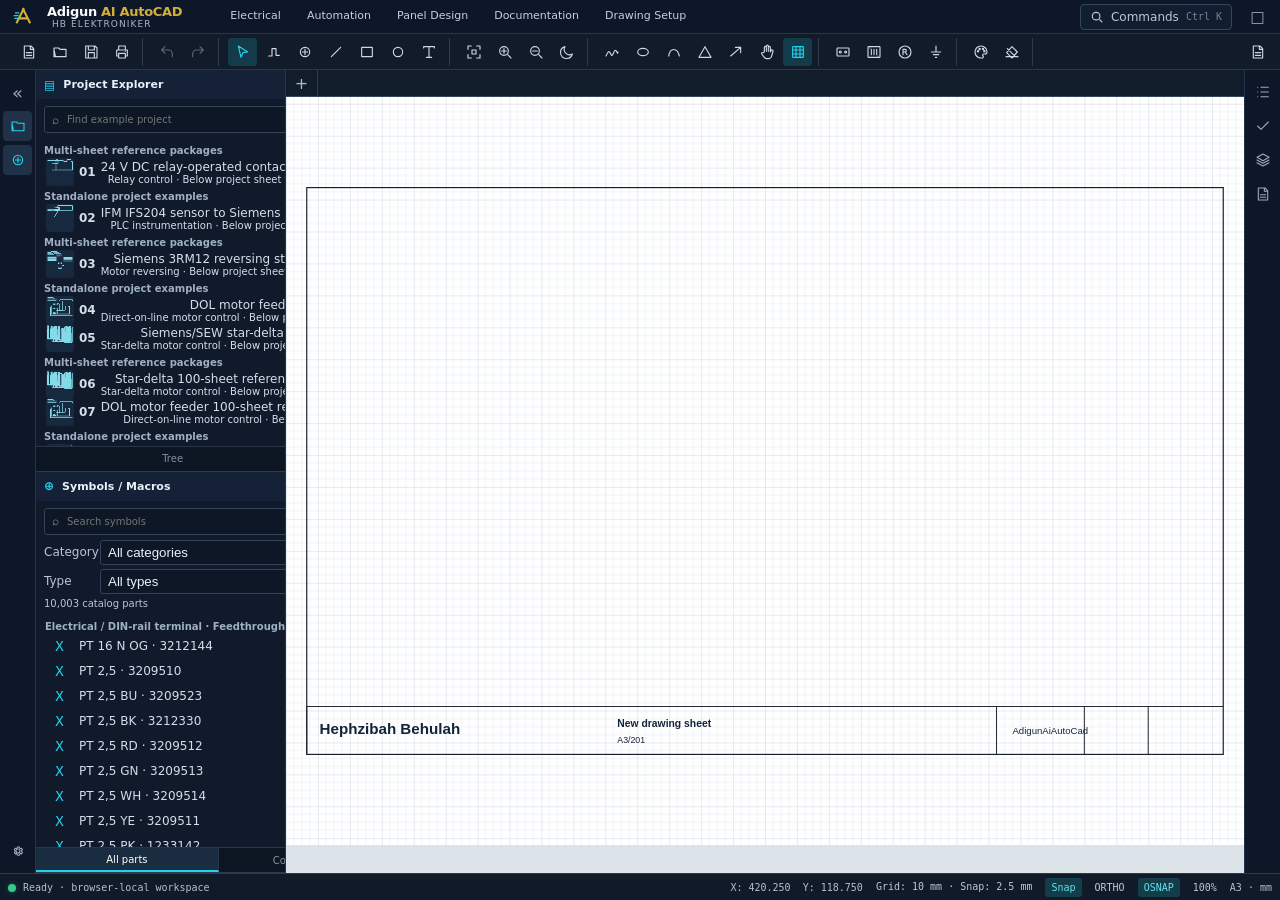
==== index.html @ 91661162 "Wire top menus to actionable CAD commands" ====
<!doctype html>
<html lang="en">
<head>
  <meta charset="utf-8">
  <meta name="viewport" content="width=device-width, initial-scale=1">
  <meta name="theme-color" content="#0b1220">
  <meta name="description" content="Adigun AI AutoCAD — an electrical engineering drawing workspace by HB Elektroniker.">
  <title>Adigun AI AutoCAD — Electrical CAD Workspace</title>
  <style>
    :root{color-scheme:dark;--navy:#0b1220;--navy-2:#111c2d;--navy-3:#17253a;--line:#28384d;--cyan:#22d3ee;--gold:#d4af37;--paper:#fff;--ink:#17212f;--muted:#78869a;--panel:#101a2a;--panel-2:#142136;--focus:#67e8f9;--shadow:0 12px 36px #02061766;font-family:Inter,ui-sans-serif,system-ui,-apple-system,"Segoe UI",sans-serif;font-size:12px}
    *{box-sizing:border-box}html,body{height:100%;margin:0;overflow:hidden}body{background:var(--navy);color:#e9f2fa}button,input{font:inherit}button{color:inherit;border:0;background:none;cursor:pointer}button:focus-visible,input:focus-visible,[tabindex]:focus-visible{outline:2px solid var(--focus);outline-offset:2px}button:disabled{cursor:not-allowed;opacity:.4}.app{height:100dvh;min-height:480px;display:grid;grid-template-rows:34px 36px minmax(0,1fr) 27px;overflow:hidden;background:var(--navy)}
    .topbar{position:relative;z-index:100;display:flex;align-items:center;gap:12px;padding:0 9px 0 13px;border-bottom:1px solid #26364b;background:#0d1727;white-space:nowrap;overflow:visible}.brandmark{width:22px;height:22px;display:grid;place-items:center;flex:none}.brandmark svg{width:22px;height:22px}.brandname{font-size:13px;font-weight:720;letter-spacing:-.3px;color:#f8fafc}.brandname span{color:var(--gold)}.brand-meta{font-size:9px;color:#aab7c8;letter-spacing:.12em;text-transform:uppercase;margin-left:5px}.topnav{display:flex;align-items:stretch;height:100%;margin-left:24px;gap:2px}.topnav button{padding:0 12px;color:#c3d0df;font-size:11px;border-bottom:2px solid transparent}.topnav button:hover,.topnav button[aria-expanded="true"]{color:white;border-color:var(--cyan);background:#152337}.grow{flex:1}.search-command{display:flex;align-items:center;gap:7px;padding:5px 9px;border:1px solid #34465c;background:#111e30;border-radius:4px;color:#b9c8d8;min-width:148px;text-align:left}.search-command kbd{margin-left:auto;color:#74849a;font:10px ui-monospace,monospace}.window-control{height:26px;width:27px;border-radius:3px;color:#9dadbf;font-size:15px}.window-control:hover{background:#203148;color:white}.toolbar{display:flex;align-items:center;gap:3px;padding:0 8px;border-bottom:1px solid #29394d;background:#111b2a;overflow-x:auto;scrollbar-width:none}.toolbar::-webkit-scrollbar{display:none}.tool-group{display:flex;align-items:center;gap:2px;padding:0 6px;border-right:1px solid #2b3b50;flex:none}.tool-group:last-child{border:0}.tool{position:relative;width:29px;height:28px;border-radius:3px;display:grid;place-items:center;color:#ccd8e6;flex:none}.tool svg{width:16px;height:16px;stroke:currentColor;fill:none;stroke-width:1.7;stroke-linecap:round;stroke-linejoin:round}.tool:hover{background:#24364b;color:white}.tool[aria-pressed="true"],.tool.active{background:#143b4a;color:var(--cyan)}.tool[data-tip]:hover::after,.tool[data-tip]:focus-visible::after{content:attr(data-tip);position:absolute;z-index:20;top:32px;left:50%;transform:translateX(-50%);padding:5px 7px;background:#020817;color:white;border:1px solid #34465c;border-radius:3px;white-space:nowrap;font-size:10px;pointer-events:none}.divider{width:1px;height:20px;background:#2b3b50;margin:0 3px;flex:none}.toolbar{position:relative}.color-palette{position:fixed;z-index:220;width:250px;padding:9px;border:1px solid #3a506a;border-radius:5px;background:#101a29;box-shadow:0 14px 36px #020617aa;color:#e8f1fa}.color-palette[hidden]{display:none}.palette-head{display:flex;align-items:center;gap:5px;margin-bottom:8px}.palette-head strong{font-size:11px}.palette-mode{padding:4px 6px;border:1px solid #30445b;border-radius:3px;color:#9fb1c5;font-size:10px}.palette-mode.active{background:#133b48;border-color:#22d3ee;color:#dffbff}.palette-swatches{display:grid;grid-template-columns:repeat(8,1fr);gap:6px;padding:3px 0 8px}.palette-swatch{width:22px;height:22px;border:1px solid #718399;border-radius:3px;box-shadow:inset 0 0 0 1px #07111e}.palette-swatch:hover,.palette-swatch:focus-visible{outline:2px solid #e6edf5;outline-offset:2px}.palette-custom,.palette-fill{display:flex;align-items:center;justify-content:space-between;gap:8px;padding:5px 0;color:#b5c5d6;font-size:10px}.palette-fill{justify-content:flex-start}.palette-custom input[type=color]{width:34px;height:23px;padding:1px;border:1px solid #344960;border-radius:3px;background:#0b1220}.rail button[data-tip]:hover::after,.rail button[data-tip]:focus-visible::after{content:attr(data-tip);position:absolute;z-index:30;top:50%;left:calc(100% + 7px);transform:translateY(-50%);padding:5px 7px;background:#020817;color:#fff;border:1px solid #34465c;border-radius:3px;white-space:nowrap;font-size:10px;pointer-events:none}.rail.right button[data-tip]:hover::after,.rail.right button[data-tip]:focus-visible::after{left:auto;right:calc(100% + 7px)}
    .workspace{min-height:0;display:grid;grid-template-columns:36px minmax(210px,250px) minmax(0,1fr) 36px;overflow:hidden}.rail{background:#0d1727;display:flex;flex-direction:column;align-items:center;gap:4px;padding:7px 3px;border-right:1px solid #24344a;z-index:3}.rail.right{border-right:0;border-left:1px solid #24344a}.rail button{width:29px;height:30px;display:grid;place-items:center;border-radius:4px;color:#9cacc0;position:relative}.rail button svg{width:16px;height:16px;stroke:currentColor;fill:none;stroke-width:1.6;stroke-linecap:round;stroke-linejoin:round}.rail button:hover,.rail button[aria-pressed="true"]{background:#203248;color:var(--cyan)}.rail .rail-spacer{flex:1}.sidepanel{min-width:0;min-height:0;display:grid;grid-template-rows:minmax(230px,1.2fr) minmax(155px,.8fr);background:var(--panel);border-right:1px solid #26364b;overflow:hidden}.panel-section{min-height:0;display:flex;flex-direction:column;border-bottom:1px solid #2b3c51}.panel-head{height:29px;display:flex;align-items:center;padding:0 8px;gap:8px;background:var(--panel-2);color:#e9f2fa;font-size:11px;font-weight:640;flex:none}.panel-head .head-icon{color:var(--cyan);font-size:12px}.panel-head .grow{flex:1}.panel-head button{color:#9aabbe;padding:3px 5px}.panel-head button:hover{color:white}.panel-search{margin:7px 8px 5px;height:27px;display:flex;align-items:center;gap:6px;padding:0 7px;border:1px solid #32445a;border-radius:3px;background:#0d1726;color:#8da0b7;flex:none}.panel-search input{min-width:0;width:100%;border:0;outline:0;background:transparent;color:#e9f2fa;font-size:10px}.tree{overflow:auto;padding:2px 6px 8px;scrollbar-color:#344961 transparent;scrollbar-width:thin}.tree-row{height:22px;display:flex;align-items:center;gap:5px;padding:0 4px;border-radius:3px;color:#d4dfeb;white-space:nowrap;cursor:pointer}.tree-row:hover,.tree-row.selected{background:#1c2c41;color:#fff}.tree-row .caret{color:#72849a;font-size:9px;width:9px}.tree-row .folder{color:var(--gold)}.tree-row .file{color:#83dbea}.tree-row .detail{margin-left:auto;color:#8395aa;font:9px ui-monospace,monospace}.tree-child{padding-left:14px}.tree-grand{padding-left:29px}.panel-tabs{height:25px;display:flex;align-items:stretch;border-top:1px solid #26364b;background:#0c1522;flex:none}.panel-tabs button{flex:1;color:#8292a7;font-size:10px;border-right:1px solid #24344a}.panel-tabs button.active{color:white;background:#1a2c40;border-bottom:2px solid var(--cyan)}.symbol-list{overflow:auto;padding:3px 7px 8px}.library-group{padding:5px 2px 2px;color:#9fb0c4;font-size:10px;font-weight:600}.symbol-row{display:flex;align-items:center;gap:8px;height:25px;padding:2px 5px;color:#d2deea;border-radius:3px;cursor:pointer}.symbol-row:hover{background:#1c2c41}.symbol-glyph{width:23px;text-align:center;color:var(--cyan);font-family:ui-monospace,monospace;font-size:14px}.workspace.maximized{grid-template-columns:0 minmax(0,1fr) 0 0}.workspace.maximized .rail,.workspace.maximized .sidepanel{visibility:hidden;pointer-events:none}.editor{min-width:0;min-height:0;display:grid;grid-template-rows:27px minmax(0,1fr) 28px;position:relative;background:#dce3e9;overflow:hidden}.editor-tabs{display:flex;align-items:stretch;background:#121d2c;border-bottom:1px solid #33465b;overflow-x:auto;overflow-y:hidden;scrollbar-width:thin}.document-tab{height:27px;min-width:125px;max-width:220px;padding:0 10px;display:flex;align-items:center;gap:7px;border-right:1px solid #2c3d51;color:#a8b8ca;font-size:10px;white-space:nowrap}.document-tab[aria-current="page"]{background:#1b2b40;color:#f5f8fb;border-top:2px solid var(--cyan)}.document-tab .tab-close{margin-left:auto;color:#7f90a5;cursor:pointer;padding:0 3px;border-radius:3px}.document-tab .tab-close:hover,.document-tab .tab-close:focus-visible{color:#fff;background:#263a52;outline:none}.document-tab.add-sheet{min-width:32px;width:32px;justify-content:center;font-size:16px}.canvas-stage{position:relative;min-width:0;min-height:0;overflow:hidden;display:grid;place-items:center;padding:16px;background-color:#cbd4dd;background-image:radial-gradient(#9eaebe 0.7px,transparent .7px);background-size:10px 10px}.drawing-wrap{height:min(100%,calc((100vw - 330px)*.70));width:min(100%,calc((100vh - 145px)*1.42));aspect-ratio:1.414;max-width:100%;max-height:100%;background:white;box-shadow:0 3px 14px #1020333b;overflow:hidden;transition:background .18s}.drawing-wrap.dark-paper{background:#17202a}.drawing{width:100%;height:100%;display:block;background:white;touch-action:none;user-select:none}.dark-paper .drawing{background:#17202a}.drawing text{font-family:Arial,Helvetica,sans-serif;fill:#13243a}.dark-paper .drawing text{fill:#dce8f4}.drawing .sheet-border{fill:none;stroke:#4a835c;stroke-width:1.2}.drawing .gridline{stroke:#e7edf2;stroke-width:.55}.dark-paper .drawing .gridline{stroke:#26323c}.drawing .wire{fill:none;stroke:#ed3f38;stroke-width:2.4;stroke-linecap:square;stroke-linejoin:round}.drawing .wire-blue{fill:none;stroke:#1856b4;stroke-width:2.1}.drawing .wire-dark{fill:none;stroke:#293c53;stroke-width:2}.drawing .device-outline{fill:#fff;stroke:#2456a4;stroke-width:1.5;stroke-dasharray:5 3}.dark-paper .drawing .device-outline{fill:#1a2833}.drawing .device-label{font-size:13px;fill:#164eaa;font-weight:700}.drawing .ref-label{font-size:9px;fill:#16704a;font-weight:600}.drawing .small{font-size:8px}.drawing .tiny{font-size:6.6px}.drawing .medium{font-size:10px}.drawing .pin{font-size:7px;fill:#253951}.drawing .accent{fill:#a20c98;font-size:10px;font-weight:600}.drawing .blue{fill:#174eac;font-weight:600}.drawing .green{fill:#116b3d;font-weight:600}.drawing .junction{fill:#e13d36;stroke:white;stroke-width:.7}.drawing .rail-line{stroke:#1d3653;stroke-width:1.3;stroke-dasharray:5 3}.drawing .symbol-line{fill:none;stroke:#12243b;stroke-width:1.7}.drawing .symbol-fill{fill:white;stroke:#12243b;stroke-width:1.5}.dark-paper .drawing .symbol-fill{fill:#1b2b3c;stroke:#d4e0ed}.dark-paper .drawing .symbol-line{stroke:#d4e0ed}.drawing .construction{stroke:#a9b7c4;stroke-width:.7;stroke-dasharray:2 4}.drawing .drawing-object{cursor:pointer}.drawing .drawing-object:hover{filter:drop-shadow(0 0 2px #20b8d0)}.drawing .selected-object{filter:drop-shadow(0 0 3px #0ea5b7)}.canvas-status{height:28px;display:flex;align-items:center;gap:7px;padding:0 8px;background:#101a29;color:#b2c0d0;border-top:1px solid #2a3a4e;font:10px ui-monospace,monospace;white-space:nowrap;overflow:hidden}.ready-dot{width:8px;height:8px;border-radius:50%;background:#33cb88;box-shadow:0 0 5px #33cb8855}.canvas-status .grow{flex:1}.status-chip{height:19px;padding:3px 6px;border-radius:3px;color:#bbc9d8}.status-chip.toggle{cursor:pointer}.status-chip.toggle[aria-pressed="true"]{background:#123d49;color:#65e2f2}.status-chip:hover{background:#24364b}.rightpanel{position:absolute;right:36px;top:36px;bottom:28px;width:270px;background:#101a29ed;backdrop-filter:blur(8px);border:1px solid #30435a;box-shadow:var(--shadow);z-index:5;display:none;grid-template-rows:30px 1fr;min-height:0}.rightpanel.open{display:grid}.inspector-content{padding:10px;overflow:auto}.inspector-block{padding:8px 0;border-bottom:1px solid #29394d}.inspector-title{color:#e5eef8;font-weight:650;margin-bottom:7px}.property-row{display:flex;justify-content:space-between;gap:8px;padding:4px 0;color:#95a6ba;font-size:10px}.property-row strong{color:#d9e4ef;font-weight:500;text-align:right}.empty-selection{color:#a5b4c5;line-height:1.55}.assistant-state{display:flex;align-items:flex-start;gap:8px;padding:9px;background:#17263a;border:1px solid #30465c;border-radius:4px;line-height:1.5;color:#bdcada}.assistant-state b{color:#fff}.notice{font-size:10px;color:#8fa1b6;line-height:1.5}.toast{position:absolute;left:50%;bottom:42px;transform:translate(-50%,15px);padding:8px 12px;border-radius:4px;background:#101a29;border:1px solid #3b536d;color:#edf5fc;box-shadow:var(--shadow);z-index:9;opacity:0;pointer-events:none;transition:.16s}.toast.show{opacity:1;transform:translate(-50%,0)}dialog{padding:0;border:1px solid #40546d;border-radius:6px;background:#101a29;color:#edf5fc;box-shadow:0 18px 55px #020617b3;width:min(430px,calc(100vw - 36px));max-height:min(70vh,600px)}dialog::backdrop{background:#020617aa;backdrop-filter:blur(2px)}.dialog-head{height:40px;padding:0 13px;display:flex;align-items:center;border-bottom:1px solid #2b3e53;font-weight:650}.dialog-head .grow{flex:1}.dialog-body{padding:12px}.command-list{max-height:50vh;overflow:auto}.command-item{display:flex;align-items:center;gap:10px;width:100%;padding:9px;border-radius:4px;text-align:left;color:#d9e6f2}.command-item:hover,.command-item:focus{background:#1d2f45}.command-item kbd{margin-left:auto;color:#8295aa;font:10px ui-monospace,monospace}.dialog-footer{padding:9px 12px;border-top:1px solid #2b3e53;color:#8395a9;font-size:10px}.palette-search{width:100%;padding:9px 10px;margin-bottom:8px;background:#0a1320;border:1px solid #344960;border-radius:4px;color:white;outline:none}.sr-only{position:absolute;width:1px;height:1px;padding:0;margin:-1px;overflow:hidden;clip:rect(0,0,0,0);white-space:nowrap;border:0}.mobile-note{display:none}
    @media(max-width:850px){.topnav{margin-left:4px}.topnav button{padding:0 7px}.brand-meta{display:none}.workspace{grid-template-columns:34px 210px minmax(0,1fr) 34px}.sidepanel{grid-template-rows:minmax(210px,1.2fr) minmax(135px,.8fr)}.search-command{min-width:110px}.drawing-wrap{width:100%;height:auto}.rightpanel{right:34px}}
    @media(max-width:640px){:root{font-size:11px}.app{grid-template-rows:34px 34px minmax(0,1fr) 25px}.topnav{display:none}.brand-meta{display:inline}.workspace{grid-template-columns:0 minmax(0,1fr) 0 0}.workspace .rail,.workspace .sidepanel{visibility:hidden;pointer-events:none}.workspace .rail.left{width:0}.workspace.mobile-tools{grid-template-columns:34px minmax(0,1fr) 34px 0}.workspace.mobile-tools .rail{visibility:visible;pointer-events:auto}.workspace.mobile-tools .sidepanel{display:none}.workspace.mobile-tools .rail.right{display:none}.toolbar{padding:0 4px}.tool{width:27px}.search-command{min-width:96px;padding:4px 6px}.search-command kbd{display:none}.window-control{width:22px}.editor{grid-template-rows:26px minmax(0,1fr) 27px}.canvas-stage{padding:8px 4px;align-items:center}.drawing-wrap{width:100%;height:auto;max-height:100%;aspect-ratio:1.414}.canvas-status{padding:0 4px;gap:3px}.canvas-status .desktop-only{display:none}.rightpanel{left:34px;right:0;top:34px;width:auto}.mobile-note{display:block;position:absolute;top:6px;left:50%;transform:translateX(-50%);padding:3px 7px;background:#101a29d9;border-radius:3px;font-size:9px;color:#d6e2ed;z-index:1}}
    @media(prefers-reduced-motion:reduce){*,*::before,*::after{scroll-behavior:auto!important;transition:none!important;animation:none!important}}
    @media print{html,body,.app{height:auto;min-height:0;overflow:visible;background:white}.topbar,.toolbar,.rail,.sidepanel,.editor-tabs,.canvas-status,.toast,.rightpanel{display:none!important}.workspace{display:block}.editor{display:block;background:white}.canvas-stage{display:block;padding:0;background:white;overflow:visible}.drawing-wrap{width:100%;height:auto;max-width:none;box-shadow:none}.drawing{width:100%;height:auto}.drawing text{fill:#13243a!important}.dark-paper .drawing{background:white}.dark-paper .drawing text{fill:#13243a!important}}
  .module-menu{position:absolute;z-index:200;top:calc(100% + 1px);left:0;width:min(260px,calc(100vw - 16px));max-height:calc(100dvh - 48px);overflow-y:auto;overscroll-behavior:contain;padding:8px;border:1px solid #34465c;border-top:2px solid var(--cyan);border-radius:5px;background:#111c2d;color:#e9f2fa;box-shadow:0 14px 34px #02061799}.module-menu[hidden]{display:none}.module-menu-head{font-size:12px;font-weight:700;padding:3px 5px 8px;border-bottom:1px solid #28384d;margin-bottom:6px}.module-menu-actions{display:grid;grid-template-columns:minmax(0,1fr);gap:2px}.module-menu-actions button{display:flex;align-items:center;width:100%;min-height:34px;gap:8px;padding:6px 8px;text-align:left;border-radius:4px;color:#d7e6f2;background:#142136}.module-menu-actions button:hover,.module-menu-actions button:focus-visible{background:#203148;color:white}
  .workspace.inspector-open .editor{grid-template-columns:minmax(0,1fr)}.workspace.inspector-open .editor-tabs{grid-column:1}.workspace.inspector-open .canvas-stage{grid-column:1;display:grid;grid-template-columns:minmax(0,1fr) minmax(220px,270px);grid-template-rows:minmax(0,1fr);align-items:stretch;justify-items:stretch}.workspace.inspector-open .drawing-wrap{grid-column:1;grid-row:1;justify-self:center;align-self:center}.workspace.inspector-open .rightpanel{position:relative;inset:auto;width:auto;min-width:0;grid-column:2;grid-row:1;z-index:1;backdrop-filter:none;box-shadow:none;border-top:0;border-bottom:0}.workspace.inspector-open .rightpanel.open{display:grid}@media(max-width:850px){.workspace.inspector-open .canvas-stage{grid-template-columns:minmax(0,1fr) minmax(200px,230px)}}@media(max-width:640px){.workspace.inspector-open .canvas-stage{grid-template-columns:minmax(0,1fr);grid-template-rows:minmax(0,1fr) minmax(0,38%)}.workspace.inspector-open .rightpanel.open{grid-column:1;grid-row:2;align-self:stretch}}
  </style>
  <style>
    /* Keep sheet names and their designations inside the project tree at narrow panel widths. */
    .tree-row{min-width:0}
    .tree-row .caret,.tree-row .folder,.tree-row .file,.tree-row .detail{flex:none}
    .tree-row>span:not(.caret):not(.folder):not(.file),.tree-row>b{min-width:0;overflow:hidden;text-overflow:ellipsis}
    .tree-row .detail{margin-left:auto}
  </style>
<style>.drawing-wrap.blank-start #sheetDesign>:not(:first-child):not(#userDrawings):not(#customSheetFrame){display:none}.drawing-wrap.blank-sheet #sheetDesign>:not(:first-child):not(#userDrawings):not(#customSheetFrame){display:none}.drawing-wrap.blank-sheet #customSheetFrame{display:block!important}</style>
<style>
    .sidepanel{grid-template-rows:none;grid-auto-rows:minmax(0,1fr)}
    .sidepanel[hidden],.sidepanel .panel-section[hidden],.catalog-filters[hidden]{display:none}
    .workspace.sidebar-collapsed:not(.maximized){grid-template-columns:36px 0 minmax(0,1fr) 36px}
    .workspace.maximized .rightpanel{display:none}
    #toggleSidebar{font-size:18px}
    .catalog-filters{display:grid;gap:4px;padding:0 8px}
    .catalog-filters label{display:grid;grid-template-columns:52px minmax(0,1fr);align-items:center;gap:4px;color:#b7c6d8}
    .catalog-filters select{color:#e9f2fa;background:#0d1726;border:1px solid #32445a;border-radius:3px;padding:3px}
    .symbol-count{padding:4px 8px;margin:0;color:#b7c6d8;font-size:10px}
    .symbol-list{flex:1}
    .symbol-row{text-align:left;width:100%;min-height:25px;height:auto}
    @media(max-width:640px){
      .workspace.mobile-tools:not(.maximized){grid-template-columns:34px minmax(0,1fr) 34px}
      .workspace.mobile-tools .sidepanel:not([hidden]){display:grid;visibility:visible;pointer-events:auto;position:absolute;left:34px;top:68px;bottom:25px;width:min(245px,calc(100% - 68px));z-index:6}
      .workspace.mobile-tools.maximized .sidepanel{visibility:hidden;pointer-events:none}
    }
    .zoom-menu{position:fixed;z-index:300;display:grid;grid-template-columns:repeat(2,minmax(58px,1fr));gap:3px;padding:6px;width:142px;border:1px solid #34465c;border-radius:4px;background:#101a29;box-shadow:0 10px 25px #02061799}.zoom-menu[hidden]{display:none}.zoom-menu button{padding:6px 8px;border-radius:3px;text-align:center;color:#dbe7f3;background:#142136}.zoom-menu button:hover,.zoom-menu button:focus-visible{background:#173c4b;color:white}</style>
<style>.component-edit{box-sizing:border-box;min-width:0;width:100%;max-width:100%;background:#fff;border:1px solid #94a3b8;border-radius:4px;padding:4px 6px;color:#0b1220;font:inherit}.component-source{display:inline-block;margin-top:7px;color:#0891b2;overflow-wrap:anywhere}.component-specs{font-size:11px}</style><style>.resize-controls{pointer-events:none}.resize-outline{fill:none;stroke:#0891b2;stroke-dasharray:3 2;pointer-events:none}.resize-handle{fill:#22d3ee;stroke:#0b1220;cursor:nwse-resize;pointer-events:all}.resize-handle:focus{stroke:#fbbf24;outline:none}@media print{.resize-controls{display:none!important}}#svgPreviewDialog{width:min(900px,calc(100vw - 32px))}#svgPreviewImage{display:block;max-width:100%;max-height:68vh;margin:auto;background:white}#svgPreviewImage[hidden]{display:none}</style><style>@media screen{#canvasStage{padding:0}#drawingWrap{width:100%;height:100%;aspect-ratio:auto;box-shadow:none}#sheetBackground{fill:none}.drawing-wrap.free-drafting #customSheetFrame{display:none!important}}</style>
</head>
<body>
<svg class="sr-only" aria-hidden="true" focusable="false" xmlns="http://www.w3.org/2000/svg"><symbol id="i-file" viewBox="0 0 24 24"><path d="M5 3h10l4 4v14H5zM14 3v5h5M8 13h8M8 17h8"/></symbol><symbol id="i-folder" viewBox="0 0 24 24"><path d="M3 6h7l2 2h9v11H3zM3 8l2 10"/></symbol><symbol id="i-save" viewBox="0 0 24 24"><path d="M4 3h14l3 3v15H4zM8 3v6h9V3M8 21v-8h9v8"/></symbol><symbol id="i-print" viewBox="0 0 24 24"><path d="M7 8V3h10v5M6 18H4V9h16v9h-2M7 14h10v7H7zM17 11h.01"/></symbol><symbol id="i-undo" viewBox="0 0 24 24"><path d="M9 14 4 9l5-5M5 9h9a6 6 0 0 1 6 6v4"/></symbol><symbol id="i-redo" viewBox="0 0 24 24"><path d="m15 14 5-5-5-5M19 9h-9a6 6 0 0 0-6 6v4"/></symbol><symbol id="i-pointer" viewBox="0 0 24 24"><path d="m5 3 14 9-7 1-3 7z"/></symbol><symbol id="i-wire" viewBox="0 0 24 24"><path d="M4 18h5V7h6v10h5M4 18h.01M20 17h.01"/></symbol><symbol id="i-symbol" viewBox="0 0 24 24"><circle cx="12" cy="12" r="7"/><path d="M8 12h8M12 8v8"/></symbol><symbol id="i-line" viewBox="0 0 24 24"><path d="M5 19 19 5M5 19h.01M19 5h.01"/></symbol><symbol id="i-rect" viewBox="0 0 24 24"><rect x="4" y="5" width="16" height="14" rx=".5"/></symbol><symbol id="i-circle" viewBox="0 0 24 24"><circle cx="12" cy="12" r="7"/></symbol><symbol id="i-text" viewBox="0 0 24 24"><path d="M4 6V4h16v2M12 4v16M8 20h8"/></symbol><symbol id="i-fit" viewBox="0 0 24 24"><path d="M8 3H3v5M16 3h5v5M3 16v5h5M21 16v5h-5M9 9h6v6H9z"/></symbol><symbol id="i-zoom-in" viewBox="0 0 24 24"><circle cx="10.5" cy="10.5" r="6.5"/><path d="m16 16 5 5M10.5 7v7M7 10.5h7"/></symbol><symbol id="i-grid" viewBox="0 0 24 24"><rect x="4" y="4" width="16" height="16" rx="1"/><path d="M9 4v16M15 4v16M4 9h16M4 15h16"/></symbol><symbol id="i-layers" viewBox="0 0 24 24"><path d="m12 3 9 5-9 5-9-5zM3 12l9 5 9-5M3 16l9 5 9-5"/></symbol><symbol id="i-check" viewBox="0 0 24 24"><path d="m4 12 5 5L20 6"/></symbol><symbol id="i-list" viewBox="0 0 24 24"><path d="M9 5h11M9 12h11M9 19h11M4 5h.01M4 12h.01M4 19h.01"/></symbol><symbol id="i-settings" viewBox="0 0 24 24"><circle cx="12" cy="12" r="3"/><path d="m19.4 15 .1.1 1.2.9-1.4 2.4-1.4-.6a8 8 0 0 1-1.7 1l-.2 1.5h-2.8l-.2-1.5a8 8 0 0 1-1.7-1l-1.4.6-1.4-2.4 1.2-.9a8 8 0 0 1 0-2l-1.2-.9 1.4-2.4 1.4.6a8 8 0 0 1 1.7-1l.2-1.5h2.8l.2 1.5a8 8 0 0 1 1.7 1l1.4-.6 1.4 2.4-1.2.9a8 8 0 0 1 0 2z" transform="translate(-2 -2)"/></symbol><symbol id="i-freehand" viewBox="0 0 24 24"><path d="M3 18c3-7 4-8 6-5s2 6 4 3 3-8 5-6 2 7 3 2"/></symbol><symbol id="i-ellipse" viewBox="0 0 24 24"><ellipse cx="12" cy="12" rx="8" ry="5.5"/></symbol><symbol id="i-curve" viewBox="0 0 24 24"><path d="M4 18C6 5 17 5 20 18M4 18h.01M20 18h.01"/></symbol><symbol id="i-triangle" viewBox="0 0 24 24"><path d="m12 4 9 16H3z"/></symbol><symbol id="i-arrow" viewBox="0 0 24 24"><path d="M4 18 19 5M11 5h8v8"/></symbol><symbol id="i-pan" viewBox="0 0 24 24"><path d="M8 12V5a1.5 1.5 0 0 1 3 0v6-8a1.5 1.5 0 0 1 3 0v8-6a1.5 1.5 0 0 1 3 0v7l1-2a1.5 1.5 0 0 1 3 1l-2 7a5 5 0 0 1-5 4h-2a5 5 0 0 1-4-2l-4-5a1.5 1.5 0 0 1 2-2z"/></symbol><symbol id="i-zoom-out" viewBox="0 0 24 24"><circle cx="10.5" cy="10.5" r="6.5"/><path d="m16 16 5 5M7 10.5h7"/></symbol><symbol id="i-palette" viewBox="0 0 24 24"><path d="M12 3a9 9 0 1 0 0 18h1.5a2 2 0 0 0 1.4-3.4 1.5 1.5 0 0 1 1.1-2.6H18a3 3 0 0 0 3-3A9 9 0 0 0 12 3Z"/><circle cx="7.5" cy="11" r="1"/><circle cx="10" cy="7.5" r="1"/><circle cx="15" cy="7.5" r="1"/><circle cx="17" cy="11" r="1"/></symbol><symbol id="i-fill" viewBox="0 0 24 24"><path d="m4 13 8-9 8 8-8 9zM3 19h18M5 7l12 12"/></symbol><symbol id="i-terminal" viewBox="0 0 24 24"><rect x="3" y="6" width="18" height="12" rx="1"/><circle cx="8" cy="12" r="1.5"/><circle cx="16" cy="12" r="1.5"/></symbol><symbol id="i-plc" viewBox="0 0 24 24"><rect x="3" y="4" width="18" height="16" rx="1"/><path d="M8 8v8m4-8v8m4-8v8M6 6h.01M18 18h.01"/></symbol><symbol id="i-motor" viewBox="0 0 24 24"><circle cx="12" cy="12" r="9"/><path d="M9 16V8h3a2 2 0 0 1 0 4H9m3 0 3 4"/></symbol><symbol id="i-ground" viewBox="0 0 24 24"><path d="M12 3v9m-7 0h14m-11 4h8m-5 4h2"/></symbol></svg>
<main class="app" id="app" aria-label="Adigun AI AutoCAD workspace">
  <header class="topbar">
    <div class="brandmark" aria-hidden="true"><svg viewBox="0 0 32 32"><path d="M5 25 15 5l10 20M9 18h13" fill="none" stroke="#d4af37" stroke-width="3"/><path d="M3 10h6M1 14h7M2 18h6" stroke="#22d3ee" stroke-width="1.5"/><circle cx="15" cy="5" r="2" fill="#d4af37"/></svg></div>
    <div><div class="brandname">Adigun <span>AI AutoCAD</span></div><div class="brand-meta">HB Elektroniker</div></div>
    <nav class="topnav" aria-label="Workspace modules"><button aria-haspopup="menu" aria-expanded="false" aria-controls="moduleMenu" data-module="Electrical">Electrical</button><button aria-haspopup="menu" aria-expanded="false" aria-controls="moduleMenu" data-module="Automation">Automation</button><button aria-haspopup="menu" aria-expanded="false" aria-controls="moduleMenu" data-module="Panel Design">Panel Design</button><button aria-haspopup="menu" aria-expanded="false" aria-controls="moduleMenu" data-module="Documentation">Documentation</button><button aria-haspopup="menu" aria-expanded="false" aria-controls="moduleMenu" data-module="Drawing Setup">Drawing Setup</button></nav>
    <div class="module-menu" id="moduleMenu" hidden role="menu" aria-labelledby="moduleMenuTitle"><div class="module-menu-head" id="moduleMenuTitle">Electrical</div><div class="module-menu-actions" id="moduleMenuActions"></div></div>
    <div class="grow"></div><button class="search-command" id="openCommands" aria-label="Open command palette (Control K)"><svg width="14" height="14" viewBox="0 0 24 24" fill="none" stroke="currentColor" stroke-width="2"><circle cx="10.5" cy="10.5" r="6.5"/><path d="m16 16 5 5"/></svg><span>Commands</span><kbd>Ctrl K</kbd></button><button class="window-control" id="maximize" aria-label="Toggle compact canvas" aria-pressed="false">□</button>
  </header>
  <div class="toolbar" role="toolbar" aria-label="Drawing commands">
    <div class="tool-group"><button class="tool" data-action="new" data-tip="New project" aria-label="New project"><svg><use href="#i-file"/></svg></button><button class="tool" data-action="open" data-tip="Open project file" aria-label="Open project file"><svg><use href="#i-folder"/></svg></button><button class="tool" data-action="save" data-tip="Save project locally" aria-label="Save project locally"><svg><use href="#i-save"/></svg></button><button class="tool" data-action="print" data-tip="Print drawing" aria-label="Print drawing"><svg><use href="#i-print"/></svg></button></div>
    <div class="tool-group"><button class="tool" data-action="undo" data-tip="Undo drawing command · Ctrl Z" aria-label="Undo" disabled><svg><use href="#i-undo"/></svg></button><button class="tool" data-action="redo" data-tip="Redo drawing command · Ctrl Shift Z" aria-label="Redo" disabled><svg><use href="#i-redo"/></svg></button></div>
    <div class="tool-group" role="group" aria-label="Drawing tools"><button class="tool active" data-draw="select" data-tip="Select and move · V" aria-label="Select and move" aria-pressed="true"><svg><use href="#i-pointer"/></svg></button><button class="tool" data-draw="wire" data-tip="Draw orthogonal wire · W" aria-label="Draw wire" aria-pressed="false"><svg><use href="#i-wire"/></svg></button><button class="tool" data-draw="symbol" data-tip="Insert electrical symbol · S" aria-label="Insert symbol" aria-pressed="false"><svg><use href="#i-symbol"/></svg></button><button class="tool" data-draw="line" data-tip="Draw line · L" aria-label="Draw line" aria-pressed="false"><svg><use href="#i-line"/></svg></button><button class="tool" data-draw="rect" data-tip="Draw rectangle · R" aria-label="Draw rectangle" aria-pressed="false"><svg><use href="#i-rect"/></svg></button><button class="tool" data-draw="circle" data-tip="Draw circle · C" aria-label="Draw circle" aria-pressed="false"><svg><use href="#i-circle"/></svg></button><button class="tool" data-draw="text" data-tip="Add drawing note · T" aria-label="Add text note" aria-pressed="false"><svg><use href="#i-text"/></svg></button></div>
    <div class="tool-group"><button class="tool" data-action="fit" data-tip="Fit drawing to view · F" aria-label="Fit drawing to view"><svg><use href="#i-fit"/></svg></button><button class="tool" data-action="zoom-in" data-tip="Zoom in" aria-label="Zoom in"><svg><use href="#i-zoom-in"/></svg></button><button class="tool" data-action="zoom-out" data-tip="Zoom out" aria-label="Zoom out"><svg><use href="#i-zoom-out"/></svg></button><button class="tool" data-action="theme" data-tip="Toggle drawing paper" aria-label="Toggle drawing paper theme" aria-pressed="false"><svg viewBox="0 0 24 24"><path d="M20 15a8 8 0 0 1-11-11 9 9 0 1 0 11 11z"/></svg></button></div>
    <div class="tool-group" role="group" aria-label="Vector drawing tools"><button class="tool" data-draw="freehand" data-tip="Freehand pencil" aria-label="Freehand pencil" aria-pressed="false"><svg><use href="#i-freehand"/></svg></button><button class="tool" data-draw="ellipse" data-tip="Draw ellipse" aria-label="Draw ellipse" aria-pressed="false"><svg><use href="#i-ellipse"/></svg></button><button class="tool" data-draw="curve" data-tip="Draw Bézier curve" aria-label="Draw Bézier curve" aria-pressed="false"><svg><use href="#i-curve"/></svg></button><button class="tool" data-draw="triangle" data-tip="Draw triangle" aria-label="Draw triangle" aria-pressed="false"><svg><use href="#i-triangle"/></svg></button><button class="tool" data-draw="arrow" data-tip="Draw arrow" aria-label="Draw arrow" aria-pressed="false"><svg><use href="#i-arrow"/></svg></button><button class="tool" data-draw="pan" data-tip="Pan sheet" aria-label="Pan sheet" aria-pressed="false"><svg><use href="#i-pan"/></svg></button><button class="tool" data-toggle="grid" data-tip="Toggle drawing grid" aria-label="Toggle drawing grid" aria-pressed="true"><svg><use href="#i-grid"/></svg></button></div><div class="tool-group" role="group" aria-label="Electrical insertion tools"><button class="tool" data-insert-tool="terminal" data-tip="Insert Phoenix Contact PT 16 N OG · 3212144" aria-label="Insert Phoenix Contact PT 16 N OG feed-through terminal"><svg><use href="#i-terminal"/></svg></button><button class="tool" data-insert-tool="plc" data-tip="Insert Siemens CPU 1212C · 6ES7212-1AE40-0XB0" aria-label="Insert Siemens SIMATIC S7-1200 CPU 1212C"><svg><use href="#i-plc"/></svg></button><button class="tool" data-insert-tool="motor" data-tip="Insert SEW-EURODRIVE DRN63MS4 motor" aria-label="Insert SEW-EURODRIVE DRN63MS4 motor"><svg><use href="#i-motor"/></svg></button><button class="tool" data-insert-tool="ground" data-tip="Insert Phoenix Contact PT 2,5-PE · 3209536" aria-label="Insert Phoenix Contact PT 2,5-PE terminal"><svg><use href="#i-ground"/></svg></button></div><div class="tool-group" role="group" aria-label="Color and fill tools"><button class="tool" data-action="palette" data-tip="Open color palette" aria-label="Open color palette" aria-expanded="false"><svg><use href="#i-palette"/></svg></button><button class="tool" data-action="fill-toggle" data-tip="Toggle shape fill" aria-label="Toggle shape fill" aria-pressed="false"><svg><use href="#i-fill"/></svg></button></div><div class="grow"></div><button class="tool" data-action="export-drawing-svg" data-tip="Export drawing as SVG" aria-label="Export drawing as SVG"><svg><use href="#i-file"/></svg></button>
  </div>
  <div class="color-palette" id="colorPalette" role="dialog" aria-label="Color palette" hidden><div class="palette-head"><strong>Color palette</strong><span class="grow"></span><button type="button" class="palette-mode active" data-palette-mode="stroke" aria-pressed="true">Stroke</button><button type="button" class="palette-mode" data-palette-mode="fill" aria-pressed="false">Fill</button></div><div class="palette-swatches" id="paletteSwatches"></div><label class="palette-custom">Custom color <input id="customColor" type="color" value="#164eac" aria-label="Custom drawing color"></label><label class="palette-fill"><input id="paletteFillEnabled" type="checkbox"> Fill closed shapes</label></div>
  <div class="workspace" id="workspace">
    <aside class="rail left" aria-label="Project navigation"><button id="toggleSidebar" type="button" aria-label="Collapse sidebar" aria-expanded="true" aria-controls="sidepanel" data-tip="Collapse sidebar"><span aria-hidden="true">«</span></button><button data-tip="Project explorer" aria-label="Project explorer" aria-pressed="true" aria-controls="projectPanel" data-panel="project"><svg><use href="#i-folder"/></svg></button><button data-tip="Symbol library" aria-label="Symbol library" aria-pressed="true" aria-controls="symbolsPanel" data-panel="symbols"><svg><use href="#i-symbol"/></svg></button><div class="rail-spacer"></div><button data-tip="Workspace settings" aria-label="Workspace settings" data-action="settings"><svg><use href="#i-settings"/></svg></button></aside>
    <aside class="sidepanel" id="sidepanel" aria-label="Project and symbol panels">
      <section class="panel-section" id="projectPanel"><div class="panel-head"><span class="head-icon">▤</span><span>Project Explorer</span><span class="grow"></span><button aria-label="Collapse project explorer" id="collapseProject">−</button></div><label class="panel-search"><span>⌕</span><input id="projectSearch" type="search" placeholder="Find sheet or device" aria-label="Find sheet or device"></label><div class="tree" id="projectTree">
        <div class="tree-row selected" data-sheet="overview"><span class="caret">▾</span><span class="folder">▰</span><b>Z0010000</b><span>Control cabinet</span></div>
        <div class="tree-row tree-child"><span class="caret">▾</span><span class="folder">▰</span><b>A1</b><span>Overview</span></div>
        <div class="tree-row tree-grand" data-sheet="title"><span class="file">▱</span><span>000 · Title page</span><span class="detail">A1/000</span></div>
        <div class="tree-row tree-grand" data-sheet="contents"><span class="file">▱</span><span>001 · Contents</span><span class="detail">A1/001</span></div>
        <div class="tree-row tree-grand" data-sheet="device"><span class="file">▱</span><span>005 · Device list</span><span class="detail">A1/005</span></div>
        <div class="tree-row tree-child"><span class="caret">▾</span><span class="folder">▰</span><b>A2</b><span>Electrical</span></div>
        <div class="tree-row tree-grand" data-sheet="power"><span class="file">▱</span><span>010 · Power supply</span><span class="detail">A1/010</span></div>
        <div class="tree-row tree-grand selected" data-sheet="control"><span class="file">▱</span><span>020 · Control circuit</span><span class="detail">A1/020</span></div>
        <div class="tree-row tree-grand" data-sheet="plc"><span class="file">▱</span><span>030 · PLC / I/O</span><span class="detail">A2/030</span></div>
        <div class="tree-row tree-grand" data-sheet="drive"><span class="file">▱</span><span>040 · Drive interface</span><span class="detail">A2/040</span></div>
        <div class="tree-row tree-grand" data-sheet="safety"><span class="file">▱</span><span>050 · Safety circuit</span><span class="detail">A2/050</span></div>
        <div class="tree-row tree-child"><span class="caret">▾</span><span class="folder">▰</span><b>A3</b><span>Panel design</span></div>
        <div class="tree-row tree-grand" data-sheet="layout"><span class="file">▱</span><span>100 · Enclosure layout</span><span class="detail">A3/100</span></div>
        <div class="tree-row tree-grand" data-sheet="terminals"><span class="file">▱</span><span>120 · Terminal strip</span><span class="detail">A3/120</span></div>
        <div class="tree-row tree-grand" data-sheet="bom"><span class="file">▱</span><span>200 · Bill of materials</span><span class="detail">A3/200</span></div>
      </div><div class="tree project-library-list" id="editableExampleProjects" role="list" aria-label="Editable example projects" style="display:none"></div><div class="notice" hidden><button type="button" id="recoverBrowserDraft">Recover browser draft</button></div><div class="panel-tabs"><button class="active" data-tree-view="tree">Tree</button><button data-tree-view="list">List</button></div></section>
      <section class="panel-section" id="symbolsPanel"><div class="panel-head"><span class="head-icon">⊕</span><span>Symbols / Macros</span><span class="grow"></span><button aria-label="Search symbols" id="focusSymbols">⌕</button></div><label class="panel-search"><span>⌕</span><input id="symbolSearch" type="search" placeholder="Search symbols" aria-label="Search symbols"></label><div class="catalog-filters" id="catalogFilters"><label>Category <select id="symbolCategory" aria-label="Component category"></select></label><label>Type <select id="symbolType" aria-label="Component type"></select></label></div><p id="symbolCount" class="symbol-count" aria-live="polite"></p><div class="symbol-list" id="symbolList"></div><div class="panel-tabs" role="group" aria-label="Component collection"><button class="active" aria-pressed="true" data-symbol-view="library">All parts</button><button aria-pressed="false" data-symbol-view="common">Common parts</button><button aria-pressed="false" data-symbol-view="project">Project symbols</button></div></section>
    </aside>
    <section class="editor" aria-label="Electrical drawing editor">
      <div class="editor-tabs" id="sheetTabs" role="tablist" aria-label="Open drawing sheets"><button class="document-tab" role="tab" data-sheet="power" aria-selected="false">A1/010 · Power supply <span class="tab-close" role="button" tabindex="0" data-close-sheet="power" aria-label="Close Power supply tab">×</span></button><button class="document-tab" role="tab" data-sheet="control" aria-selected="true">A1/020 · Control circuit <span class="tab-close" role="button" tabindex="0" data-close-sheet="control" aria-label="Close Control circuit tab">×</span></button><button class="document-tab" role="tab" data-sheet="plc" aria-selected="false">A2/030 · PLC / I/O <span class="tab-close" role="button" tabindex="0" data-close-sheet="plc" aria-label="Close PLC / I/O tab">×</span></button><button class="document-tab add-sheet" id="newSheet" aria-label="Add sheet">+</button></div>
      <div class="canvas-stage" id="canvasStage"><span class="mobile-note">Viewer · rotate device for drawing detail</span><div class="drawing-wrap" id="drawingWrap"><svg class="drawing" id="drawing" xmlns="http://www.w3.org/2000/svg" role="img" aria-label="Sample electrical control cabinet schematic with PLC, relay, sensor and terminal connections" viewBox="0 0 1200 760" preserveAspectRatio="xMidYMid meet">
        <defs><pattern id="paperGrid" width="10" height="10" patternUnits="userSpaceOnUse"><path d="M10 0H0V10" class="gridline" fill="none"/></pattern></defs><rect id="viewportGrid" fill="url(#paperGrid)" pointer-events="none"/><rect id="sheetBackground" width="1200" height="760" fill="url(#paperGrid)"/><g id="sheetDesign"><g id="customSheetFrame" style="display:none"><rect x="26" y="25" width="1148" height="710" fill="none" stroke="#17212f" stroke-width="1.5"/><path d="M26 675H1174M26 675V735M890 675V735M1000 675V735M1080 675V735" fill="none" stroke="#17212f" stroke-width="1.2"/><text x="42" y="710" fill="#17212f" font-size="19" font-weight="700">Hephzibah Behulah</text><text x="415" y="701" fill="#17212f" font-size="13" font-weight="700" id="customSheetName">New drawing sheet</text><text x="415" y="721" fill="#17212f" font-size="11" id="customSheetNumber">A3/201</text><text x="910" y="710" fill="#17212f" font-size="12">AdigunAiAutoCad</text></g>
        <rect x="26" y="25" width="1148" height="710" class="sheet-border"/><path d="M98 25v14M170 25v14M242 25v14M314 25v14M386 25v14M458 25v14M530 25v14M602 25v14M674 25v14M746 25v14M818 25v14M890 25v14M962 25v14M1034 25v14M1106 25v14M98 721v14M170 721v14M242 721v14M314 721v14M386 721v14M458 721v14M530 721v14M602 721v14M674 721v14M746 721v14M818 721v14M890 721v14M962 721v14M1034 721v14M1106 721v14" class="construction"/>
        <g class="small green"><text x="92" y="20">1</text><text x="164" y="20">2</text><text x="236" y="20">3</text><text x="308" y="20">4</text><text x="380" y="20">5</text><text x="452" y="20">6</text><text x="524" y="20">7</text><text x="596" y="20">8</text><text x="668" y="20">9</text><text x="736" y="20">10</text><text x="808" y="20">11</text><text x="880" y="20">12</text><text x="952" y="20">13</text><text x="1024" y="20">14</text><text x="1096" y="20">15</text></g>
        <g class="medium green"><text x="42" y="70">L1 / 24V+</text><text x="42" y="87">L2 / 0V</text><text x="42" y="104">PE / 2K</text><text x="1092" y="70">24V+ / 10.0</text><text x="1092" y="87">0V / 10.0</text></g>
        <path d="M135 65H1090M135 82H1090" class="wire"/><path d="M135 100H1090" class="wire-dark"/><path d="M133 62l-8 3 8 3M1092 62l8 3-8 3M1092 79l8 3-8 3" fill="#ed3f38"/>
        <g class="drawing-object" data-object="fuse"><rect x="166" y="157" width="52" height="75" class="device-outline"/><path d="M183 174v40m18-40v40M182 193h20" class="symbol-line"/><text x="168" y="146" class="device-label">-F1</text><text x="174" y="246" class="small">2 A</text><text x="169" y="260" class="tiny ref-label">24V SUPPLY</text></g>
        <g class="drawing-object" data-object="relay"><rect x="326" y="172" width="72" height="83" class="device-outline"/><path d="M347 190c23 0 23 31 0 31s-23-31 0-31M376 185v18m0 10v28" class="symbol-line"/><text x="332" y="159" class="device-label">-K1</text><text x="331" y="272" class="small ref-label">24 VDC RELAY</text></g>
        <g class="drawing-object" data-object="plc"><rect x="554" y="166" width="414" height="95" class="device-outline"/><text x="565" y="156" class="device-label">+A2.0 · PLC INPUT MODULE</text><path d="M574 185v58m46-58v58m46-58v58m46-58v58m46-58v58m46-58v58m46-58v58m46-58v58" class="rail-line"/><g class="tiny blue"><text x="569" y="202">I0.0</text><text x="615" y="202">I0.1</text><text x="661" y="202">I0.2</text><text x="707" y="202">I0.3</text><text x="753" y="202">I0.4</text><text x="799" y="202">I0.5</text><text x="845" y="202">I0.6</text><text x="891" y="202">I0.7</text><text x="569" y="237">24V</text><text x="615" y="237">0V</text><text x="661" y="237">DI</text><text x="707" y="237">DI</text><text x="753" y="237">DI</text><text x="799" y="237">DI</text><text x="845" y="237">DI</text><text x="891" y="237">DI</text></g><g class="small"><text x="565" y="276">Generic 8-point digital input module · 24 V DC</text></g></g>
        <g class="drawing-object" data-object="sensor"><path d="M1010 185h64v48h-64z" class="symbol-fill"/><path d="M1021 197h14v24h-14m24-12h18" class="symbol-line"/><text x="1010" y="171" class="device-label">-B1</text><text x="1010" y="248" class="small ref-label">PROXIMITY SENSOR</text><text x="1024" y="216" class="tiny">PNP</text></g>
        <path d="M192 100V155M192 234V306H574V243M361 100V170M361 257V320H620V243M1043 82V185M1043 233V340H800V243" class="wire"/><path d="M192 306V444H574V243M361 320V444H620V243M1043 340V390H800V243" class="wire-blue"/><circle cx="192" cy="306" r="3.4" class="junction"/><circle cx="361" cy="320" r="3.4" class="junction"/><circle cx="1043" cy="340" r="3.4" class="junction"/>
        <g class="small"><text x="203" y="299">+24 VDC</text><text x="368" y="314">K1 / 13-14</text><text x="1049" y="333">I0.0</text></g>
        <text x="58" y="355" class="device-label">-X1</text><text x="58" y="370" class="small ref-label">FIELD TERMINALS</text><path d="M90 378H1050" class="rail-line"/><g class="drawing-object" data-object="terminals"><g class="symbol-fill"><rect x="162" y="367" width="45" height="29"/><rect x="262" y="367" width="45" height="29"/><rect x="362" y="367" width="45" height="29"/><rect x="462" y="367" width="45" height="29"/><rect x="562" y="367" width="45" height="29"/><rect x="662" y="367" width="45" height="29"/><rect x="762" y="367" width="45" height="29"/><rect x="862" y="367" width="45" height="29"/></g><g class="tiny blue"><text x="180" y="385">1</text><text x="280" y="385">2</text><text x="380" y="385">3</text><text x="480" y="385">4</text><text x="580" y="385">5</text><text x="680" y="385">6</text><text x="780" y="385">7</text><text x="880" y="385">8</text></g></g>
        <path d="M184 396V444M284 396V466M384 396V444M484 396V466M584 396V444M684 396V466M784 396V444M884 396V466" class="wire-blue"/>
        <g class="drawing-object" data-object="motor"><circle cx="421" cy="541" r="34" class="symbol-fill"/><text x="412" y="547" class="device-label">M</text><text x="396" y="590" class="small ref-label">-M1 · 0.37 kW</text><path d="M421 507V467H384V396M421 507V467H484V396M421 507V467H584V396" class="wire-dark"/></g>
        <g class="drawing-object" data-object="drive"><rect x="758" y="492" width="148" height="98" class="device-outline"/><path d="M775 508h114M775 515h114" class="construction"/><text x="784" y="542" class="device-label">-U1</text><text x="784" y="559" class="small">MOTOR DRIVE</text><text x="784" y="575" class="tiny ref-label">3 × 400 V · 0.37 kW</text></g>
        <path d="M906 538h61v-32h104" class="wire-dark"/><path d="M906 554h83v32h82" class="wire-dark"/><text x="989" y="494" class="small green">DE.2 / 14.4</text><text x="989" y="601" class="small green">DE.4 / 13.2</text>
        <path d="M120 640H770" class="construction"/><g class="accent"><text x="153" y="626">SENSOR INPUT · I0.0</text><text x="577" y="626">DRIVE ENABLE · Q0.2</text></g><path d="M184 466H230V619H153M884 466H812V619H770" stroke="#b122a7" stroke-width="1.3" stroke-dasharray="4 3" fill="none"/>
        <g transform="translate(783 654)"><rect width="365" height="64" fill="#fbfcfd" stroke="#8795a3" stroke-width=".8"/><path d="M0 37H365M230 0v64M296 0v64" stroke="#a8b3be" stroke-width=".8"/><text x="9" y="14" class="medium" font-weight="700">HB ELEKTRONIKER · ENGINEERING DOCUMENT</text><text x="9" y="29" class="small">Project: Control cabinet · 24 V DC field controls</text><text x="9" y="53" class="small">SHEET A1/020 · CONTROL CIRCUIT</text><text x="239" y="15" class="tiny">REVISION</text><text x="239" y="31" class="medium">A</text><text x="305" y="15" class="tiny">SCALE</text><text x="305" y="31" class="medium">NTS</text><text x="305" y="53" class="tiny">SAMPLE PROJECT</text></g>
        <g id="userDrawings" aria-label="User drawing objects"></g></g></svg></div>
      <aside class="rightpanel" id="rightPanel" aria-label="Inspector panel"><div class="panel-head"><span id="rightPanelTitle">Properties</span><span class="grow"></span><button id="closeRightPanel" aria-label="Close panel">×</button></div><div class="inspector-content" id="inspectorContent"><div class="inspector-block"><div class="inspector-title">Current sheet</div><div class="property-row"><span>Designation</span><strong id="sheetDesignation">A1/020</strong></div><div class="property-row"><span>Function</span><strong>Control circuit</strong></div><div class="property-row"><span>Format</span><strong>A3 landscape</strong></div><div class="property-row"><span>Units</span><strong>mm</strong></div></div><div class="inspector-block" id="selectionDetails"><div class="inspector-title">Selection</div><div class="empty-selection">Select an electrical object on the sheet to inspect its drawing designation.</div></div><div class="inspector-block"><div class="inspector-title">Workspace</div><div class="property-row"><span>Grid spacing</span><strong>2.50 mm</strong></div><div class="property-row"><span>Snap</span><strong>Enabled</strong></div><div class="property-row"><span>Save mode</span><strong>Browser local storage</strong></div></div></div></aside>
      <div class="toast" id="toast" role="status" aria-live="polite"></div>
      <input class="sr-only" type="file" id="openFile" accept=".svg,image/svg+xml,.json,application/json,.dxf" aria-label="Open project, SVG, or DXF drawing">
    </section>
    <aside class="rail right" aria-label="Inspector tools"><button data-tip="Properties" aria-label="Properties" aria-pressed="false" data-inspector="Properties"><svg><use href="#i-list"/></svg></button><button data-tip="Electrical checks" aria-label="Electrical checks" aria-pressed="false" data-inspector="Electrical checks"><svg><use href="#i-check"/></svg></button><button data-tip="Layers and visibility" aria-label="Layers and visibility" aria-pressed="false" data-inspector="Layers and visibility"><svg><use href="#i-layers"/></svg></button><button data-tip="Bill of materials" aria-label="Bill of materials" aria-pressed="false" data-inspector="Bill of materials"><svg><use href="#i-file"/></svg></button></aside>
  </div>
  <footer class="canvas-status"><span class="ready-dot" aria-hidden="true"></span><span id="statusText">Ready · browser-local workspace</span><span class="grow"></span><span class="desktop-only" id="coordinates">X: 420.250&nbsp; Y: 118.750</span><span class="status-chip desktop-only" id="gridSpacing">Grid</span><button class="status-chip toggle" data-toggle="snap" aria-pressed="true">Snap</button><button class="status-chip toggle" data-toggle="ortho" aria-pressed="false">ORTHO</button><button class="status-chip toggle" data-toggle="osnap" aria-pressed="true">OSNAP</button><button class="status-chip" id="zoomValue" aria-label="Current zoom" aria-haspopup="true" aria-expanded="false" title="Choose zoom level">100%</button><div id="zoomMenu" class="zoom-menu" hidden role="menu" aria-label="Zoom presets"><button data-zoom-preset="10">10%</button><button data-zoom-preset="20">20%</button><button data-zoom-preset="50">50%</button><button data-zoom-preset="100">100%</button><button data-zoom-preset="150">150%</button><button data-zoom-preset="250">250%</button><button data-zoom-preset="fit">Fit sheet</button></div><span class="desktop-only">A3 · mm</span></footer>
</main>
<dialog id="commands" aria-label="Command palette"><div class="dialog-head"><span>Command palette</span><span class="grow"></span><button id="closeCommands" aria-label="Close command palette">Esc</button></div><div class="dialog-body"><input class="palette-search" id="commandSearch" placeholder="Type a command…" aria-label="Search commands"><div class="command-list" id="commandList"></div></div><div class="dialog-footer">Use ↑ ↓ to move · Enter to run · Esc to close</div></dialog>
<dialog id="newProjectDialog" aria-label="Create project"><div class="dialog-head"><span>New project</span><span class="grow"></span><button id="closeNewProject" aria-label="Close dialog">×</button></div><div class="dialog-body"><label class="property-row" style="display:grid;gap:6px">Project or editable copy name<input id="newProjectName" class="palette-search" value="Control cabinet" maxlength="80" aria-label="Project or editable copy name"></label><button class="command-item" id="createProject"><span>＋</span><span>Create project</span></button><p class="notice">A new browser-local drawing is created on this device. No cloud account or sync service is connected.</p><div class="inspector-title" style="margin-top:12px">Blank engineering project template</div><div class="notice" id="blankProjectTemplate" aria-label="Blank engineering project template">A1 · General information<br>A2 · Electrical design<br>A3 · Panel layout and installation<br>A4 · Final documentation</div><p class="notice">Creates the project sections only. Add each editable sheet with that section’s + button.</p></div></dialog>
<dialog id="svgPreviewDialog" aria-labelledby="svgPreviewTitle">
  <div class="dialog-head"><span id="svgPreviewTitle">SVG preview</span><span class="grow"></span><form method="dialog"><button aria-label="Close SVG preview" autofocus>×</button></form></div>
  <div class="dialog-body"><p class="notice" id="svgPreviewStatus" role="status"></p><img id="svgPreviewImage" alt="" hidden></div>
</dialog>
<dialog id="sheetDialog" aria-label="Add drawing sheet"><div class="dialog-head"><span>New drawing sheet</span><span class="grow"></span><button id="closeSheetDialog" aria-label="Close dialog">×</button></div><div class="dialog-body"><p class="notice">Choose a section and drawing type.</p><label class="property-row"><span>Project section</span><select id="newSheetSection" aria-label="Project section"></select></label><button class="command-item" data-new-sheet="Power supply"><span>＋</span><span>Power supply · IEC A3</span></button><button class="command-item" data-new-sheet="Control circuit"><span>＋</span><span>Control circuit · IEC A3</span></button><button class="command-item" data-new-sheet="PLC / I/O"><span>＋</span><span>PLC / I/O · IEC A3</span></button></div></dialog>
<script src="./terminal-catalog.js"></script>
<script src="./cad-engine.js"></script>
<script src="./vendor/dxf-parser-1.1.2.js"></script>
<script src="./cad-dxf.js"></script>
<script>(()=>{
  const $=(s,root=document)=>root.querySelector(s), $$=(s,root=document)=>Array.from(root.querySelectorAll(s));
  const app=$('#app'), workspace=$('#workspace'), drawing=$('#drawing'), wrap=$('#drawingWrap'), stage=$('#canvasStage'), userDrawings=$('#userDrawings'), toast=$('#toast'), status=$('#statusText');
  const state={projectModel:null,projectName:'Control cabinet',sheet:'control',zoom:100,theme:'light',grid:true,snap:true,ortho:false,osnap:true,tool:'select',selected:null,selectedObjectIds:[],pendingComponentId:null,pendingMoveObjectId:null,objects:[],undo:[],redo:[],drawing:false,pan:null,strokeColor:'#164eac',fillColor:'#f8fafc',fillEnabled:false,layerVisibility:{connections:true,devices:true,annotations:true},view:{x:0,y:0,w:1200,h:760},sheets:[],sheetLabels:Object.create(null),crossSheetConnections:[],clipboardObject:null,sheetObjects:Object.create(null),sheetViews:Object.create(null)};
  let dirty=false,initializing=true,projectSaveHandle=null;
  let exampleSource=null;
  let wireStart=null,wirePreview=null,wireReconnection=null,wireClick=null,wireBends=[];
  const objectContextMenu=document.createElement('div');objectContextMenu.id='objectContextMenu';objectContextMenu.setAttribute('role','menu');objectContextMenu.setAttribute('aria-label','Drawing object actions');objectContextMenu.hidden=true;Object.assign(objectContextMenu.style,{position:'fixed',zIndex:'100000',minWidth:'196px',maxHeight:'min(70vh,420px)',overflowY:'auto',padding:'5px',border:'1px solid #34465e',borderRadius:'8px',background:'#101a2a',color:'#e9f2fa',boxShadow:'0 14px 34px #02061799',font:'13px Inter,system-ui,sans-serif'});document.body.append(objectContextMenu);
  function closeObjectContextMenu(){objectContextMenu.hidden=true;objectContextMenu.replaceChildren();objectContextMenu.setAttribute('aria-label','Drawing object actions');}
  function openCanvasContextMenu(event){closeObjectContextMenu();objectContextMenu.setAttribute('aria-label','Canvas actions');objectContextMenu.replaceChildren();[['select-all','Select all objects'],['invert-selection','Invert selection'],['deselect-all','Deselect all'],['paste','Paste'],['show-hidden','Show hidden objects']].forEach(function(entry){if(entry[0]==='paste'&&!state.clipboardObject)return;if(entry[0]==='show-hidden'&&!state.objects.some(function(obj){return obj.hidden;}))return;const button=document.createElement('button');button.type='button';button.dataset.canvasCommand=entry[0];button.setAttribute('role','menuitem');button.textContent=entry[1];Object.assign(button.style,{display:'block',width:'100%',padding:'8px 10px',borderRadius:'5px',textAlign:'left',color:'#e9f2fa',background:'transparent',font:'inherit',cursor:'pointer'});objectContextMenu.append(button);});if(!objectContextMenu.children.length){closeObjectContextMenu();return;}objectContextMenu.hidden=false;objectContextMenu.style.left=Math.max(4,Math.min(event.clientX,innerWidth-objectContextMenu.offsetWidth-4))+'px';objectContextMenu.style.top=Math.max(4,Math.min(event.clientY,innerHeight-objectContextMenu.offsetHeight-4))+'px';}
  function openSheetContextMenu(id,event){const label=sheetLabel(id),custom=state.sheets.some(function(sheet){return sheet.id===id;});closeObjectContextMenu();objectContextMenu.setAttribute('aria-label','Sheet actions');state.contextSheetId=id;objectContextMenu.replaceChildren();const title=document.createElement('div');title.textContent=label[0]+' · '+label[1];Object.assign(title.style,{padding:'8px 10px',fontWeight:'700',color:'#67e8f9',borderBottom:'1px solid #28384d'});objectContextMenu.append(title);[['rename','Rename sheet…'],['duplicate','Duplicate sheet'],...(custom?[['move','Move to position…'],['delete','Delete sheet']]:[])].forEach(function(entry){const button=document.createElement('button');button.type='button';button.dataset.sheetCommand=entry[0];button.setAttribute('role','menuitem');button.textContent=entry[1];Object.assign(button.style,{display:'block',width:'100%',padding:'8px 10px',borderRadius:'5px',textAlign:'left',color:entry[0]==='delete'?'#fca5a5':'#e9f2fa',background:'transparent',font:'inherit',cursor:'pointer'});button.addEventListener('mouseenter',function(){button.style.background='#21334b';});button.addEventListener('mouseleave',function(){button.style.background='transparent';});objectContextMenu.append(button);});objectContextMenu.hidden=false;objectContextMenu.style.left=Math.max(4,Math.min(event.clientX,innerWidth-objectContextMenu.offsetWidth-4))+'px';objectContextMenu.style.top=Math.max(4,Math.min(event.clientY,innerHeight-objectContextMenu.offsetHeight-4))+'px';}
  function openObjectContextMenu(obj,event){if(!state.selectedObjectIds.includes(obj.id)){const ids=obj.groupId?state.objects.filter(function(item){return item.groupId===obj.groupId;}).map(function(item){return item.id;}):[obj.id];setSelection(ids,true);}state.selected=obj.id;objectContextMenu.replaceChildren();const title=document.createElement('div');title.textContent=(obj.ref?obj.ref+' · ':'')+(obj.kind==='component-instance'?(window.AdigunCADEngine.component(obj.componentId)?.name||'Component'):obj.kind);Object.assign(title.style,{padding:'8px 10px',fontWeight:'700',color:'#67e8f9',borderBottom:'1px solid #28384d'});objectContextMenu.append(title);(state.selectedObjectIds.length>1?[['copy-selection','Copy selection'],['cut-selection','Cut selection'],['duplicate-selection','Duplicate selection'],...(state.clipboardObject?[['paste','Paste']]:[]),['group','Group selection'],...(state.objects.some(function(item){return state.selectedObjectIds.includes(item.id)&&item.groupId;})?[['ungroup','Ungroup selection']]:[]),...(selectionCanAlign()?[['align-left','Align left'],['align-center-x','Align horizontal centers'],['align-right','Align right'],['align-top','Align top'],['align-center-y','Align vertical centers'],['align-bottom','Align bottom'],['distribute-horizontal','Distribute horizontally'],['distribute-vertical','Distribute vertically']]:[]),['delete-selection','Delete selection']]:[['properties','Properties'],...(obj.kind==='component-instance'?[['rename-component','Rename component reference'],['select-layer','Select objects on same layer'],['select-type','Select all components on sheet'],['select-similar','Select similar components'],['select-connected','Select connected components'],['zoom-component','Zoom to component'],['center-component','Center component']]:[]),...(obj.kind==='wire'?[['select-wire-net','Select wires on this net']]:[]),['copy','Copy'],['cut','Cut'],...(state.clipboardObject?[['paste','Paste']]:[]),['move','Move to point…'],['rotate','Rotate 90° clockwise'],['duplicate','Duplicate'],['send-front','Bring to front'],['bring-forward','Bring forward'],['send-backward','Send backward'],['send-back','Send to back'],['lock',obj.locked?'Unlock object':'Lock object'],['hide',obj.hidden?'Show object':'Hide object'],...(obj.kind!=='component-instance'?[['flip-horizontal','Flip horizontal'],['flip-vertical','Flip vertical']]:[]),['delete','Delete']]).forEach(function(entry){const button=document.createElement('button');button.type='button';button.dataset.objectCommand=entry[0];button.setAttribute('role','menuitem');button.textContent=entry[1];Object.assign(button.style,{display:'block',width:'100%',padding:'8px 10px',borderRadius:'5px',textAlign:'left',color:entry[0]==='delete'?'#fca5a5':'#e9f2fa',background:'transparent',font:'inherit',cursor:'pointer'});button.addEventListener('mouseenter',function(){button.style.background='#21334b';});button.addEventListener('mouseleave',function(){button.style.background='transparent';});objectContextMenu.append(button);});objectContextMenu.hidden=false;objectContextMenu.style.left=Math.max(4,Math.min(event.clientX,innerWidth-objectContextMenu.offsetWidth-4))+'px';objectContextMenu.style.top=Math.max(4,Math.min(event.clientY,innerHeight-objectContextMenu.offsetHeight-4))+'px';}
  objectContextMenu.addEventListener('click',function(event){const button=event.target.closest('[data-object-command]');if(!button)return;const id=state.selected,command=button.dataset.objectCommand;closeObjectContextMenu();if(command==='copy-selection')copyObject(id);else if(command==='cut-selection')cutObject(id);else if(command==='duplicate-selection')duplicateObject(id);else if(command==='properties'){const obj=state.objects.find(function(item){return item.id===id;});if(obj){showObject(obj);openInspector('Properties');}}else if(command==='rename-component')renameComponent(id);else if(command==='select-layer')selectObjectsOnSameLayer(id);else if(command==='select-type')selectComponentsByType(id);else if(command==='select-similar')selectSimilarObjects(id);else if(command==='select-connected')selectConnectedComponents(id);else if(command==='select-wire-net')selectWireNet(id);else if(command==='zoom-component')focusObjectInView(state.objects.find(function(item){return item.id===id;}),true);else if(command==='center-component')focusObjectInView(state.objects.find(function(item){return item.id===id;}),false);else if(command==='move'){state.pendingMoveObjectId=id;state.tool='select';notify('Move mode: click the destination on the sheet · Esc to cancel.');}else if(command==='rotate')rotateObject(id);else if(command==='duplicate')duplicateObject(id);else if(command==='copy')copyObject(id);else if(command==='cut')cutObject(id);else if(command==='paste')pasteObject();else if(command==='send-front')changeObjectOrder(id,true);else if(command==='bring-forward')stepObjectOrder(id,1);else if(command==='send-backward')stepObjectOrder(id,-1);else if(command==='send-back')changeObjectOrder(id,false);else if(command==='lock')toggleObjectLock(id);else if(command==='hide')toggleObjectHidden(id);else if(command==='flip-horizontal')flipObject(id,'x');else if(command==='flip-vertical')flipObject(id,'y');else if(command==='group')groupSelection();else if(command==='ungroup')ungroupSelection();else if(command==='delete-selection')deleteSelection();else if(command==='align-left')alignSelection('left');else if(command==='align-center-x')alignSelection('center-x');else if(command==='align-right')alignSelection('right');else if(command==='align-top')alignSelection('top');else if(command==='align-center-y')alignSelection('center-y');else if(command==='align-bottom')alignSelection('bottom');else if(command==='distribute-horizontal')distributeSelection('horizontal');else if(command==='distribute-vertical')distributeSelection('vertical');else if(command==='delete')deleteObject(id);});
  objectContextMenu.addEventListener('click',function(event){const canvasButton=event.target.closest('[data-canvas-command]');if(canvasButton){const command=canvasButton.dataset.canvasCommand;closeObjectContextMenu();if(command==='select-all'){const ids=state.objects.map(function(obj){return obj.id;});setSelection(ids,true);notify(ids.length+' drawing objects selected.');}else if(command==='invert-selection')invertSelection();else if(command==='deselect-all'){setSelection([],true);notify('Selection cleared.');}else if(command==='paste')pasteObject();else if(command==='show-hidden'){pushUndo();state.objects.forEach(function(obj){obj.hidden=false;});renderObjects();persist();notify('Hidden objects are visible again.');}return;}const button=event.target.closest('[data-sheet-command]');if(!button)return;const id=state.contextSheetId,command=button.dataset.sheetCommand;closeObjectContextMenu();if(command==='rename')renameSheet(id);else if(command==='duplicate')duplicateSheet(id);else if(command==='move')moveSheetToPosition(id);else if(command==='delete')deleteSheet(id);});document.addEventListener('pointerdown',function(event){if(!objectContextMenu.hidden&&!objectContextMenu.contains(event.target)&&!(event.target.closest&&event.target.closest('[data-object]')))closeObjectContextMenu();});document.addEventListener('keydown',function(event){if(event.defaultPrevented||event.isComposing)return;if(event.key==='Escape'&&!objectContextMenu.hidden)closeObjectContextMenu();else if(event.key==='Escape'&&state.selectedObjectIds.length){setSelection([],true);}if(event.target?.closest?.('input,textarea,select,[contenteditable]:not([contenteditable=false])'))return;const modifier=event.ctrlKey||event.metaKey;const nudgeDirection={ArrowLeft:{x:-1,y:0},ArrowRight:{x:1,y:0},ArrowUp:{x:0,y:-1},ArrowDown:{x:0,y:1}}[event.key];if(nudgeDirection&&state.selectedObjectIds.length&&!modifier){event.preventDefault();const selectedIds=state.selectedObjectIds.slice();if(selectedIds.some(function(id){const obj=state.objects.find(function(item){return item.id===id;});return obj&&obj.locked;})){if(!event.repeat)notify('Unlock every selected object before moving the selection.');return;}const step=event.shiftKey?10:2.5,snapshot=drawingHistoryEntry();translateObjectSet(selectedIds,nudgeDirection.x*step,nudgeDirection.y*step);if(rejectNewComponentOverlap(snapshot,selectedIds))return;pushUndo(snapshot);renderObjects();refreshSelectedProperties();persist();return;}if(modifier&&event.key.toLowerCase()==='a'){event.preventDefault();setSelection(state.objects.map(function(obj){return obj.id;}),true);}else if(modifier&&event.key.toLowerCase()==='c'&&state.selected){event.preventDefault();copyObject(state.selected);}else if(modifier&&event.key.toLowerCase()==='x'&&state.selected){event.preventDefault();cutObject(state.selected);}else if(modifier&&event.key.toLowerCase()==='v'&&state.clipboardObject){event.preventDefault();pasteObject();}});
  $('#inspectorContent').addEventListener('click',function(event){
    const finding=event.target.closest('[data-finding-object]');
    if(!finding)return;
    const {findingSheet,findingObject}=finding.dataset;
    openInspector('Properties');
    if(!setSheet(findingSheet))return;
    const object=state.objects.find(item=>item.id===findingObject);
    if(!object)return;
    setSelection([object.id],true);
    focusObjectInView(object,true);
    showObject(object);
  });
  $('#inspectorContent').addEventListener('click',function(event){if(event.target.closest('[data-export-bom]'))exportBillOfMaterialsCsv();if(event.target.closest('[data-export-wire-list]'))exportWireListCsv();if(event.target.closest('[data-export-terminal-list]'))exportTerminalListCsv();if(event.target.closest('[data-export-plc-io]'))exportConnectionCsv('plcIoListCsv','plc-io-list','PLC I/O list');if(event.target.closest('[data-export-cable-schedule]'))exportConnectionCsv('cableScheduleCsv','cable-schedule','Cable schedule');if(event.target.closest('[data-export-device-index]'))exportConnectionCsv('deviceIndexCsv','device-index','Device index');if(event.target.closest('[data-export-sheet-index]'))exportConnectionCsv('sheetIndexCsv','sheet-index','Sheet index');if(event.target.closest('[data-export-electrical-report]'))exportElectricalReport();});
  $('#inspectorContent').addEventListener('change',function(event){const input=event.target.closest('[data-layer]');if(!input)return;const layer=input.dataset.layer;if(!Object.prototype.hasOwnProperty.call(state.layerVisibility,layer))return;state.layerVisibility[layer]=input.checked;if(!input.checked){const hiddenIds=new Set(state.objects.filter(function(obj){return drawingLayerForObject(obj)===layer;}).map(function(obj){return obj.id;}));state.selectedObjectIds=state.selectedObjectIds.filter(function(id){return !hiddenIds.has(id);});if(hiddenIds.has(state.selected))state.selected=state.selectedObjectIds[0]||null;}renderObjects();const legacyLayers={connections:'.wire,.wire-blue,.wire-dark,.cross-sheet-connector',devices:'.drawing-object[data-object]',annotations:'.accent,.small,.medium,.tiny'};drawing.querySelectorAll(legacyLayers[layer]).forEach(node=>{if(!userDrawings.contains(node))node.style.display=input.checked?'':'none';});refreshSelectedProperties();persist();notify(layer[0].toUpperCase()+layer.slice(1)+' layer '+(input.checked?'shown.':'hidden.'));});
  const sheetNames={overview:['Z0010000','Control cabinet'],title:['A1/000','Title page'],contents:['A1/001','Contents'],device:['A1/005','Device list'],power:['A1/010','Power supply'],control:['A1/020','Control circuit'],plc:['A2/030','PLC / I/O'],drive:['A2/040','Drive interface'],safety:['A2/050','Safety circuit'],layout:['A3/100','Enclosure layout'],terminals:['A3/120','Terminal strip'],bom:['A3/200','Bill of materials']};
  const symbolNames={terminal:'Terminal · 2-pin',relay:'Relay coil · K',contact:'NO contact · 13 / 14',breaker:'Protective switch',sensor:'Sensor · 3-wire',motor:'Three-phase motor',plc:'PLC I/O module · 8-point',ground:'Protective earth'};
  const symbolCatalog=window.AdigunCADEngine.catalog();
  function projectCatalogItem(symbol){
    return {id:symbol.id,componentId:symbol.id,name:symbol.name,tag:'X',family:'user-authored',category:'Project symbols',customSymbol:symbol};
  }
  function catalogItemById(id){
    const symbol=state.projectModel?.userSymbols?.find(item=>item.id===id);
    return symbol?projectCatalogItem(symbol):window.AdigunCADEngine.catalogItem(id);
  }
  function catalogItems(query=''){
    const filter=String(query).trim().toLowerCase();
    const local=(state.projectModel?.userSymbols||[]).filter(symbol=>symbol.name.toLowerCase().includes(filter))
      .map(projectCatalogItem);
    return [...local,...window.AdigunCADEngine.catalog(query)];
  }
  function catalogItemForObject(object){
    return object.customSymbol?projectCatalogItem(object.customSymbol):window.AdigunCADEngine.catalogItem(object.componentId);
  }
  function createSymbolFromSelection(){
    if(!state.projectModel){notify('Open a project to create a symbol.');return;}
    const shapes=state.objects.filter(object=>state.selectedObjectIds.includes(object.id));
    if(!shapes.length||shapes.some(object=>!['line','rect','circle'].includes(object.kind)||object.rotation||object.flipX||object.flipY)){
      notify('Select straight lines, rectangles, or circles without rotation to define a symbol.');return;
    }
    const bounds=shapes.map(objectBounds).reduce((a,b)=>({left:Math.min(a.left,b.left),right:Math.max(a.right,b.right),top:Math.min(a.top,b.top),bottom:Math.max(a.bottom,b.bottom)}));
    const center={x:(bounds.left+bounds.right)/2,y:(bounds.top+bounds.bottom)/2};
    const name=window.prompt('Project symbol name');
    if(name===null)return;
    const terminals=window.prompt('Terminals relative to the selection center (mm). Enter number,x,y for each, separated by semicolons.');
    if(terminals===null)return;
    const pins=terminals.split(';').map(spec=>{
      const [number,x,y,...extra]=spec.split(',').map(value=>value.trim());
      return extra.length||!x||!y?null:{number,x:Number(x),y:Number(y)};
    });
    const geometry=shapes.map(shape=>({kind:shape.kind,x:(shape.kind==='line'?shape.x1:shape.x)-center.x,
      y:(shape.kind==='line'?shape.y1:shape.y)-center.y,x2:shape.x2-center.x,y2:shape.y2-center.y}));
    const symbol={id:'user-symbol-'+crypto.randomUUID(),name:name.trim(),geometry,pins};
    if(!window.AdigunCADEngine.customSymbolDefinition(symbol)){notify('Enter a name and unique terminal numbers with valid X/Y coordinates.');return;}
    pushUndo();
    (state.projectModel.userSymbols??=[]).push(symbol);
    renderSymbolSidebar();
    persist();
    notify('Saved '+symbol.name+' to Project symbols.');
  }
  for(const symbol of symbolCatalog)symbolNames[symbol.id]=symbol.name;
  const menuCommands=[['Copy source example sheet link','copy-example-link',''],['Save project locally','save','Ctrl S'],['Save project as…','save-as','Ctrl Shift S'],['Open project or drawing','open','Ctrl O'],['Export print frame as SVG','export-svg',''],['Export full drawing as SVG','export-drawing-svg',''],['Export selection as SVG','export-selection-svg',''],['Export region as SVG','export-region-svg',''],['Export current sheet as DXF','export-dxf',''],['Print drawing','print','Ctrl P'],['Print project set','print-project-set',''],['Fit drawing to view','fit','F'],['Fit selection','fit-selection',''],['Fit print frame','fit-frame',''],['Go to origin','origin',''],['Toggle print frame','print-frame',''],['Toggle dark drawing paper','theme',''],['Toggle compact canvas','maximize',''],['Insert electrical symbol','symbol-picker','S'],['Create project symbol from selection','create-project-symbol',''],['Draw distance dimension','dimension',''],['Show object properties','inspector','']];
  function notify(message){toast.textContent=message;toast.classList.add('show');clearTimeout(notify.timer);notify.timer=setTimeout(()=>toast.classList.remove('show'),2600);status.textContent=message;}
  function persist(){if(initializing)return;dirty=true;scheduleBrowserDraft();}
  function projectTitleBlockHeight(height){return Math.min(62,height*.21);}
  function activeCanvasSize(){const sheet=state.projectModel&&state.projectModel.sheets.find(function(item){return item.id===state.sheet;});return sheet?{width:sheet.paperWidthMm||420,height:sheet.paperHeightMm||297}:{width:1200,height:760};}
  function applyProjectSheetFormat(resetView){const sheet=state.projectModel&&state.projectModel.sheets.find(function(item){return item.id===state.sheet;});if(!sheet)return;let dimensions;try{dimensions=window.AdigunCADEngine.setProjectSheetPaperFormat(sheet,sheet.paperSize||'A3',sheet.orientation||'landscape');}catch(error){notify('Sheet format was not changed: '+error.message);return;}const width=dimensions.width,height=dimensions.height,background=$('#sheetBackground'),frame=$('#customSheetFrame');if(background){background.setAttribute('width',String(width));background.setAttribute('height',String(height));}if(frame){const rect=frame.querySelector(':scope > rect'),outline=frame.querySelector(':scope > path'),texts=frame.querySelectorAll(':scope > text');if(rect)setFrameBounds(frame,sheet,width,height);if(outline)outline.setAttribute('d','M10 '+(height-60)+'H'+(width-10)+'M10 '+(height-60)+'V'+(height-10)+'M'+(width-140)+' '+(height-60)+'V'+(height-10)+'M'+(width-95)+' '+(height-60)+'V'+(height-10)+'M'+(width-50)+' '+(height-60)+'V'+(height-10));if(texts[0]){texts[0].setAttribute('x','20');texts[0].setAttribute('y',String(height-14));texts[0].setAttribute('font-size','4.5');}const sheetName=$('#customSheetName'),sheetNumber=$('#customSheetNumber');if(sheetName){sheetName.setAttribute('x',String(width-135));sheetName.setAttribute('y',String(height-53));sheetName.setAttribute('font-size','3.5');}if(sheetNumber){sheetNumber.setAttribute('x',String(width-135));sheetNumber.setAttribute('y',String(height-43));sheetNumber.setAttribute('font-size','3.2');}if(texts[3]){texts[3].setAttribute('x',String(width-62));texts[3].setAttribute('y',String(height-14));texts[3].setAttribute('font-size','3');}}if(resetView||!state.view||!Number.isFinite(state.view.w)){state.view={x:0,y:0,w:width,h:height};}state.sheetViews[sheet.id]=state.view;applyView();applyProjectDrawingTransform(resetView);renderProjectTitleBlock();}
  function setZoom(value){state.zoom=Math.max(10,Math.min(500,Math.round(value/5)*5));$('#zoomValue').textContent=`${state.zoom}%`;const size=activeCanvasSize(),scale=100/state.zoom;const w=size.width*scale,h=size.height*scale,cx=state.view.x+state.view.w/2,cy=state.view.y+state.view.h/2;state.view={x:cx-w/2,y:cy-h/2,w,h};applyView();persist();}
  let printingSheet=false,spacePan=false,guideDrag=null;
  const draftingRulers=document.createElementNS('http://www.w3.org/2000/svg','g');
  draftingRulers.id='draftingRulers';
  draftingRulers.setAttribute('pointer-events','none');
  draftingRulers.setAttribute('aria-hidden','true');
  drawing.append(draftingRulers);
  function currentDraftingSheet(){return state.projectModel?.sheets.find(item=>item.id===state.sheet);}
  function setFrameBounds(frame,sheet,width,height){
    const margins=window.AdigunCADEngine.projectSheetMargins(sheet);
    const border=frame?.querySelector(':scope > rect');
    if(!border)return;
    for(const [attribute,value] of [['x',margins.left],['y',margins.top],['width',width-margins.left-margins.right],['height',height-margins.top-margins.bottom]])border.setAttribute(attribute,value);
  }
  function snapInterval(){return currentDraftingSheet()?.snapIntervalMm??2.5;}
  function displayUnit(){return currentDraftingSheet()?.displayUnits==='in'?'in':'mm';}
  function displayUnitScale(){return displayUnit()==='in'?25.4:1;}
  function updateDraftingGrid(view,sheet){
    const transform=state.drawingTransform||{scale:1,x:0,y:0};
    const base=(sheet?.gridIntervalMm??10)*transform.scale;
    const pixel=view.w/Math.max(1,drawing.clientWidth);
    const minor=base*4**Math.max(0,Math.ceil(Math.log(5*pixel/base)/Math.log(4))),major=minor*4;
    const pattern=$('#paperGrid');
    pattern.setAttribute('width',major);
    pattern.setAttribute('height',major);
    pattern.setAttribute('x',transform.x);
    pattern.setAttribute('y',transform.y);
    const lines=[1,2,3].map(index=>'M'+minor*index+' 0V'+major+'M0 '+minor*index+'H'+major).join('');
    pattern.innerHTML='<path d="'+lines+'" stroke="#e7edf2" stroke-width="'+0.65*pixel+'" fill="none"/>'
      +'<path d="M'+major+' 0H0V'+major+'" stroke="#ccd8e4" stroke-width="'+pixel+'" fill="none"/>';
    $('#gridSpacing').textContent='Grid: '+(sheet?.gridIntervalMm??10)+' mm · Snap: '+snapInterval()+' mm';
  }
  function renderDraftingRulers(view){
    if(printingSheet||!state.sheet||!drawing.clientWidth){draftingRulers.replaceChildren();return;}
    const pixel=view.w/drawing.clientWidth;
    const band=19*pixel,transform=state.drawingTransform||{scale:1,x:0,y:0};
    const unit=displayUnitScale();
    const rawStep=66*pixel/(transform.scale*unit);
    const power=10**Math.floor(Math.log10(rawStep));
    const step=([1,2,5,10].find(value=>value*power>=rawStep)||10)*power;
    let markup='';
    const savedGuides=currentDraftingSheet()?.guides||[];
    const guides=savedGuides.map((guide,index)=>index===guideDrag?.index?guideDrag:guide);
    if(guideDrag&&guideDrag.index===undefined)guides.push(guideDrag);
    for(const guide of guides){
      if(guide.hidden)continue;
      const at=guide.position*transform.scale+transform[guide.axis];
      const route=guide.axis==='x'?'M'+at+' '+view.y+'v'+view.h:'M'+view.x+' '+at+'h'+view.w;
      markup+='<path d="'+route+'" stroke="#0891b2" stroke-width="'+pixel+'" stroke-dasharray="'+5*pixel+' '+4*pixel+'"/>';
    }
    markup+='<rect data-guide-ruler="y" pointer-events="all" x="'+view.x+'" y="'+view.y+'" width="'+view.w+'" height="'+band+'" fill="#e9f0f5"/>'
      +'<rect data-guide-ruler="x" pointer-events="all" x="'+view.x+'" y="'+(view.y+band)+'" width="'+band+'" height="'+(view.h-band)+'" fill="#e9f0f5"/>';
    const mark=(horizontal,axisStart,axisLength,offset)=>{
      const spacing=step*transform.scale*unit;
      const first=Math.ceil((axisStart+band-offset)/spacing);
      const last=Math.floor((axisStart+axisLength-offset)/spacing);
      for(let index=first;index<=last;index+=1){
        const tick=index*step,at=offset+index*spacing,label=Number(tick.toPrecision(10));
        const path=horizontal?'M'+at+' '+(view.y+band)+'v'+(-4*pixel):'M'+(view.x+band)+' '+at+'h'+(-4*pixel);
        const x=horizontal?at+2*pixel:view.x+11*pixel,y=horizontal?view.y+11*pixel:at-2*pixel;
        markup+='<path d="'+path+'" stroke="#53677d" stroke-width="'+pixel+'"/>'
          +'<text x="'+x+'" y="'+y+'" font-size="'+9*pixel+'"'+(horizontal?'':' transform="rotate(-90 '+x+' '+y+')"')+'>'+label+'</text>';
      }
    };
    mark(true,view.x,view.w,transform.x);
    mark(false,view.y,view.h,transform.y);
    guides.forEach((guide,index)=>{
      if(guide.hidden||index>=savedGuides.length)return;
      const at=guide.position*transform.scale+transform[guide.axis];
      const horizontal=guide.axis==='x',start=horizontal?view.x:view.y,end=start+(horizontal?view.w:view.h);
      if(at<start+band+5*pixel||at>end-5*pixel)return;
      const x=horizontal?at:view.x+band-4*pixel,y=horizontal?view.y+band-4*pixel:at;
      markup+='<rect data-guide-handle="'+index+'" pointer-events="all" x="'+(x-5*pixel)+'" y="'+(y-4*pixel)+'" width="'+10*pixel+'" height="'+8*pixel+'" rx="'+2*pixel+'" fill="'+(guide.locked?'#526477':'#06798f')+'" style="cursor:'+(guide.locked?'default':horizontal?'ew-resize':'ns-resize')+'"><title>'+ (guide.locked?'Locked guide':'Drag to move guide')+'</title></rect>';
    });
    markup+='<text x="'+(view.x+2*pixel)+'" y="'+(view.y+11*pixel)+'" font-size="'+8*pixel+'">'+displayUnit()+'</text>';
    draftingRulers.innerHTML=markup;
  }
  function applyView(){
    const view=printingSheet?state.view:window.AdigunCADEngine.viewportViewBox(state.view,drawing.clientWidth,drawing.clientHeight);
    drawing.setAttribute('viewBox',`${view.x} ${view.y} ${view.w} ${view.h}`);
    const grid=$('#viewportGrid');
    for(const [attribute,value] of [['x',view.x],['y',view.y],['width',view.w],['height',view.h]])grid.setAttribute(attribute,value);
    grid.style.display=state.grid&&!printingSheet?'':'none';
    const sheet=currentDraftingSheet();
    wrap.classList.toggle('free-drafting',!printingSheet&&sheet?.showPrintFrame===false);
    updateDraftingGrid(view,sheet);
    renderDraftingRulers(view);
    $('#zoomValue').textContent=`${state.zoom}%`;
  }
  function fitDraftingView(mode){
    const paper=activeCanvasSize();
    let view={x:0,y:0,w:paper.width,h:paper.height};
    if(mode==='origin'){
      view={...state.view,x:-state.view.w/2,y:-state.view.h/2};
    }else if(mode!=='frame'){
      const boxes=state.objects.filter(object=>drawingObjectVisible(object)
        && (mode!=='selection'||state.selectedObjectIds.includes(object.id))).map(objectBounds).filter(Boolean);
      if(!boxes.length&&mode==='selection'){notify('Select drawing objects before fitting the selection.');return;}
      if(boxes.length){
        const bounds=boxes.reduce((a,b)=>({left:Math.min(a.left,b.left),right:Math.max(a.right,b.right),top:Math.min(a.top,b.top),bottom:Math.max(a.bottom,b.bottom)}));
        const transform=state.drawingTransform||{scale:1,x:0,y:0};
        const width=Math.max(20,(bounds.right-bounds.left)*transform.scale);
        const height=Math.max(20,(bounds.bottom-bounds.top)*transform.scale);
        const pad=Math.max(width,height)*0.08;
        view={x:(bounds.left+bounds.right)*transform.scale/2+transform.x-width/2-pad,
          y:(bounds.top+bounds.bottom)*transform.scale/2+transform.y-height/2-pad,w:width+2*pad,h:height+2*pad};
      }
    }
    if(mode!=='origin')state.zoom=100;
    state.view=view;
    applyView();
    persist();
  }
  const componentFootprints=new Map();
  const footprintSurface=document.createElementNS('http://www.w3.org/2000/svg','svg');
  footprintSurface.setAttribute('aria-hidden','true');
  footprintSurface.style.cssText='position:absolute;width:0;height:0;visibility:hidden;pointer-events:none';
  document.body.append(footprintSurface);
  function componentBounds(object){
    const definition=window.AdigunCADEngine.component(object.componentId,object.customSymbol);
    const item=catalogItemForObject(object);
    if(!definition||!item)return null;
    const reference=object.ref||item.tag,key=definition.id+'\n'+reference;
    let local=componentFootprints.get(key);
    if(!local){
      const glyph=buildCatalogGlyph({id:'footprint',x:0,y:0,ref:reference},item,'#164eac',1);
      markComponentPins(glyph,definition);
      footprintSurface.append(glyph);
      try{
        const bounds=glyph.getBBox();
        local={x:bounds.x,y:bounds.y,width:bounds.width,height:bounds.height};
      }finally{glyph.remove();}
      componentFootprints.set(key,local);
    }
    const scale=object.symbolScale??1;
    const matrix=new DOMMatrix().translate(object.x,object.y).rotate(object.rotation||0).scale(scale);
    const stroke=(object.strokeWidth||1.8)*scale/2;
    const corners=[[local.x,local.y],[local.x+local.width,local.y],[local.x,local.y+local.height],[local.x+local.width,local.y+local.height]]
      .map(([x,y])=>new DOMPoint(x,y).matrixTransform(matrix));
    const left=Math.min(...corners.map(point=>point.x))-stroke,right=Math.max(...corners.map(point=>point.x))+stroke;
    const top=Math.min(...corners.map(point=>point.y))-stroke,bottom=Math.max(...corners.map(point=>point.y))+stroke;
    return {left,right,top,bottom,width:right-left,height:bottom-top,cx:(left+right)/2,cy:(top+bottom)/2};
  }
  function togglePrintFrame(){
    const sheet=state.projectModel?.sheets.find(item=>item.id===state.sheet);
    if(!sheet){notify('Open a drawing sheet first.');return;}
    sheet.showPrintFrame=sheet.showPrintFrame===false;
    applyView();
    persist();
    notify(sheet.showPrintFrame?'Print frame shown.':'Print frame hidden.');
  }
  function appendDraftingProperties(panel,sheet){
    const block=document.createElement('section');
    block.className='inspector-block';
    const guideRows=(sheet.guides||[]).map((guide,index)=>
      '<div class="property-row"><span>'+guide.axis.toUpperCase()+' guide</span>'
      +'<input type="number" aria-label="Guide '+(index+1)+' position (mm)" data-guide-position="'+index+'" value="'+guide.position+'"'+(guide.locked?' disabled':'')+'>'
      +'<button type="button" data-guide-action="locked" data-guide-index="'+index+'">'+(guide.locked?'Unlock':'Lock')+'</button>'
      +'<button type="button" data-guide-action="hidden" data-guide-index="'+index+'">'+(guide.hidden?'Show':'Hide')+'</button>'
      +'<button type="button" data-guide-action="delete" data-guide-index="'+index+'"'+(guide.locked?' disabled':'')+'>Delete</button></div>').join('');
    const margins=window.AdigunCADEngine.projectSheetMargins(sheet);
    const marginFields=Object.keys(margins).filter(edge=>['top','right','bottom','left'].includes(edge)).map(edge=>
      '<label class="property-row"><span>'+edge[0].toUpperCase()+edge.slice(1)+' margin (mm)</span><input type="number" min="0" step="any" data-paper-margin="'+edge+'" value="'+margins[edge]+'"></label>').join('');
    const customPaper=sheet.paperSize==='Custom'?[
      ['Paper width', 'width', sheet.paperWidthMm], ['Paper height', 'height', sheet.paperHeightMm]
    ].map(([label,axis,value])=>'<label class="property-row"><span>'+label+' (mm)</span><input type="number" step="any" data-custom-paper="'+axis+'" value="'+value+'"></label>').join(''):'';
    block.innerHTML='<div class="inspector-title">Drafting settings</div>'
      +'<label class="property-row"><span>Display units</span><select aria-label="Display units" data-drafting-units><option value="mm">Millimetres</option><option value="in"'+(displayUnit()==='in'?' selected':'')+'>Inches</option></select></label>'
      +'<label class="property-row"><span>Grid interval (mm)</span><input type="number" step="any" data-drafting-interval="gridIntervalMm" value="'+(sheet.gridIntervalMm??10)+'"></label>'
      +'<label class="property-row"><span>Snap interval (mm)</span><input type="number" step="any" data-drafting-interval="snapIntervalMm" value="'+snapInterval()+'"></label>'
      +'<div class="inspector-title">Guides</div><div class="property-row"><select aria-label="Guide axis" data-guide-axis><option value="x">Vertical · X</option><option value="y">Horizontal · Y</option></select>'
      +'<input type="number" step="any" aria-label="New guide position (mm)" data-new-guide-position value="0"><button type="button" data-add-guide>Add guide</button></div>'+guideRows
      +customPaper+'<div class="inspector-title">Paper margins</div>'+marginFields;
    panel.prepend(block);
  }
  function commitGuideChange(change){
    const sheet=currentDraftingSheet();
    if(!sheet)return;
    pushUndo();
    if(!sheet.guides)sheet.guides=[];
    change(sheet.guides);
    applyView();
    renderProjectMetadataEditor();
    persist();
  }
  $('#rightPanel').addEventListener('change',event=>{
    const sheet=currentDraftingSheet(),field=event.target;
    if(!sheet)return;
    const interval=field.dataset.draftingInterval;
    const value=field.valueAsNumber;
    if(field.hasAttribute('data-custom-paper')&&sheet.paperSize==='Custom'){
      const dimensions={width:sheet.paperWidthMm,height:sheet.paperHeightMm,[field.dataset.customPaper]:value};
      try{window.AdigunCADEngine.setProjectSheetPaperFormat(sheet,'Custom',sheet.orientation,dimensions);}
      catch(error){field.value=field.dataset.customPaper==='width'?sheet.paperWidthMm:sheet.paperHeightMm;notify(error.message);return;}
      applyProjectSheetFormat(false);
      const orientation=$('[data-title-metadata-field="orientation"]');
      if(orientation)orientation.value=sheet.orientation;
      persist();
    }else if(field.hasAttribute('data-paper-margin')){
      try{window.AdigunCADEngine.setProjectSheetMargin(sheet,field.dataset.paperMargin,value);}
      catch(error){renderProjectMetadataEditor();notify(error.message);return;}
      applyProjectSheetFormat(false);
      persist();
    }else if(field.hasAttribute('data-drafting-units')){
      sheet.displayUnits=field.value==='in'?'in':'mm';
      renderObjects();
      refreshSelectedProperties();
      applyView();
      persist();
    }else if(interval==='gridIntervalMm'||interval==='snapIntervalMm'){
      if(!Number.isFinite(value)||value<0.001||value>10000){renderProjectMetadataEditor();notify('Enter an interval between 0.001 and 10000 mm.');return;}
      sheet[interval]=value;
      applyView();
      persist();
    }else if(field.hasAttribute('data-guide-position')){
      const index=Number(field.dataset.guidePosition),guide=sheet.guides?.[index];
      if(guide&&!guide.locked&&Number.isFinite(value)&&guide.position!==value)commitGuideChange(guides=>{guides[index].position=value;});
    }
  });
  $('#rightPanel').addEventListener('click',event=>{
    const sheet=currentDraftingSheet(),button=event.target.closest('button');
    if(!sheet||!button)return;
    if(button.hasAttribute('data-add-guide')){
      const axis=$('[data-guide-axis]').value,position=$('[data-new-guide-position]').valueAsNumber;
      if(Number.isFinite(position))commitGuideChange(guides=>guides.push({axis,position}));
      return;
    }
    const action=button.dataset.guideAction,index=Number(button.dataset.guideIndex),guide=sheet.guides?.[index];
    if(!guide)return;
    if(action==='locked'||action==='hidden')commitGuideChange(guides=>{guides[index][action]=!guide[action];});
    else if(action==='delete'&&!guide.locked)commitGuideChange(guides=>guides.splice(index,1));
  });
  let sheetIdSequence=0;
  function sheetLabel(id){const meta=state.sheets.find(function(sheet){return sheet.id===id;});if(state.projectModel&&meta)return[meta.number,meta.name||'New sheet'];const base=sheetNames[id]||[meta?.number||id,meta?.name||id],override=state.sheetLabels[id];return override?[base[0],override]:base;}
  function ensureSheetTab(id){let tab=$$('#sheetTabs .document-tab[data-sheet]').find(function(item){return item.dataset.sheet===id;});if(tab)return tab;const label=sheetLabel(id),isCustom=!!state.sheets.find(function(sheet){return sheet.id===id;});tab=document.createElement('button');tab.type='button';tab.className='document-tab';tab.setAttribute('role','tab');tab.dataset.sheet=id;tab.dataset.generatedSheet='true';tab.setAttribute('aria-selected','false');const text=document.createElement('span');text.textContent=label[0]+' · '+label[1];const close=document.createElement('span');close.className='tab-close';close.setAttribute('role','button');close.setAttribute('tabindex','0');close.dataset.closeSheet=id;close.setAttribute('aria-label','Close '+label[1]+' tab');close.textContent='×';tab.append(text,close);$('#newSheet').before(tab);return tab;}
  function appendProjectDiagnostics(tree){
    const issues=(state.projectModel.diagnostics||[]).filter(issue=>issue?.type==='unresolved-cross-sheet-reference');
    if(!issues.length)return;
    const details=document.createElement('details'),summary=document.createElement('summary'),list=document.createElement('ul');
    details.className='notice';details.dataset.projectDiagnostics='true';
    summary.textContent='Unresolved cross-sheet references ('+issues.length+')';
    for(const issue of issues){const item=document.createElement('li');item.textContent=issue.message;list.append(item);}
    details.append(summary,list);tree.append(details);
  }
  function renderProjectSectionNavigation(){setProjectExplorerView('tree');const tree=$('#projectTree');tree.replaceChildren();const root=document.createElement('div');root.className='tree-row';root.setAttribute('aria-label',state.projectModel.name);const folder=document.createElement('span');folder.className='folder';folder.textContent='▰';const name=document.createElement('span');name.textContent=state.projectModel.name;const addSection=document.createElement('button');addSection.type='button';addSection.textContent='+';addSection.dataset.addProjectSection='true';addSection.setAttribute('aria-label','Add section');Object.assign(addSection.style,{marginLeft:'auto',width:'22px',height:'22px',padding:'0',lineHeight:'18px',border:'1px solid #44546a',borderRadius:'4px',background:'transparent',color:'inherit',cursor:'pointer'});root.append(folder,name,addSection);tree.append(root);appendProjectDiagnostics(tree);for(const section of state.projectModel.sections){const row=document.createElement('div');row.className='tree-row tree-child';row.dataset.sectionRow=section.id;const toggle=document.createElement('button');toggle.type='button';toggle.textContent=section.collapsed?'▸':'▾';toggle.dataset.toggleSection=section.id;toggle.setAttribute('aria-label',(section.collapsed?'Expand ':'Collapse ')+section.id);Object.assign(toggle.style,{width:'18px',padding:'0',border:0,background:'transparent',color:'inherit',cursor:'pointer'});const folderIcon=document.createElement('span');folderIcon.className='folder';folderIcon.textContent='▰';const code=document.createElement('b');code.textContent=section.id;const title=document.createElement('span');title.textContent=section.name;const add=document.createElement('button');add.type='button';add.textContent='+';add.dataset.addProjectSheet=section.id;add.setAttribute('aria-label','Add sheet to '+section.id);Object.assign(add.style,{marginLeft:'auto',width:'22px',height:'22px',padding:'0',lineHeight:'18px',border:'1px solid #44546a',borderRadius:'4px',background:'transparent',color:'inherit',cursor:'pointer'});row.append(toggle,folderIcon,code,title,add);tree.append(row);if(section.collapsed)continue;for(const sheet of state.projectModel.sheets.filter(function(item){return item.sectionId===section.id;})){const fileIcon=document.createElement('span');fileIcon.className='file';fileIcon.textContent='▱';const sheetRow=document.createElement('div');sheetRow.className='tree-row tree-grand';sheetRow.dataset.sheet=sheet.id;sheetRow.dataset.generatedSheet='true';sheetRow.draggable=true;sheetRow.setAttribute('aria-label',sheetLabel(sheet.id)[0]);sheetRow.title='Select to open this sheet';const sheetTitle=document.createElement('span');sheetTitle.textContent=sheetLabel(sheet.id)[0];sheetTitle.dataset.sheetName='true';const detail=document.createElement('span');detail.className='detail';detail.textContent=sheet.number;sheetRow.append(fileIcon,sheetTitle,detail);tree.append(sheetRow);}}}
function renderCustomSheetNavigation(){if(state.projectModel){$('#newSheet').hidden=true;renderProjectSectionNavigation();$$('#sheetTabs .document-tab[data-sheet]').forEach(function(el){el.remove();});state.projectModel.openTabs=state.projectModel.openTabs.filter(function(id){return state.projectModel.sheets.some(function(sheet){return sheet.id===id;});});state.projectModel.openTabs.forEach(function(id){const tab=ensureSheetTab(id);tab.dataset.generatedCustomSheet='true';});updateSheetNavigationLabels();return;}$('#newSheet').hidden=false;$$('#sheetTabs [data-generated-custom-sheet]').forEach(function(el){el.remove();});$$('#projectTree [data-generated-sheet]').forEach(function(el){el.remove();});for(const sheet of state.sheets){if(sheetNames[sheet.id])continue;const tab=ensureSheetTab(sheet.id);tab.dataset.generatedCustomSheet='true';const row=document.createElement('div');row.className='tree-row tree-grand';row.dataset.sheet=sheet.id;row.dataset.generatedSheet='true';row.draggable=true;row.setAttribute('aria-label',sheet.number+' · '+sheet.name);row.title='Right-click for sheet actions · drag to reorder';const file=document.createElement('span');file.className='file';file.textContent='▱';const title=document.createElement('span');title.textContent=sheet.number+' · '+sheet.name;const detail=document.createElement('span');detail.className='detail';detail.textContent=sheet.number;row.append(file,title,detail);$('#projectTree').append(row);}}
  function setSheet(id){const checksOpen=$('#rightPanel').classList.contains('open')&&$('#rightPanelTitle').textContent==='Electrical checks';const meta=state.sheets.find(function(sheet){return sheet.id===id;});if(!sheetNames[id]&&!meta)return false;if(state.sheet!==id){guideDrag=null;cancelRegionExport();clearWireDraft();if(state.sheet){state.sheetObjects[state.sheet]=state.objects;state.sheetViews[state.sheet]=state.view;}state.sheet=id;state.objects=state.sheetObjects[id]||[];state.sheetObjects[id]=state.objects;state.view=state.sheetViews[id]||{x:0,y:0,w:state.projectModel?(state.projectModel.sheets.find(function(sheet){return sheet.id===id;})?.paperWidthMm||420):1200,h:state.projectModel?(state.projectModel.sheets.find(function(sheet){return sheet.id===id;})?.paperHeightMm||297):760};}const label=sheetLabel(id),tab=ensureSheetTab(id);if(state.projectModel){if(!state.projectModel.openTabs.includes(id))state.projectModel.openTabs.push(id);state.projectModel.activeSheetId=id;wrap.classList.remove('blank-start');}state.selected=null;state.selectedObjectIds=[];$$('[data-sheet]').forEach(function(el){const active=el.dataset.sheet===id;if(el.classList.contains('document-tab')){el.hidden=false;el.setAttribute('aria-selected',String(active));if(active)el.setAttribute('aria-current','page');else el.removeAttribute('aria-current');}else el.classList.toggle('selected',active);});const designation=$('#sheetDesignation'),selectionDetails=$('#selectionDetails');if(designation)designation.textContent=label[0];if(selectionDetails)$('#rightPanelTitle').textContent='Properties';if(selectionDetails)selectionDetails.innerHTML='<div class="inspector-title">Selection</div><div class="empty-selection">Select an electrical object on the sheet to inspect its drawing designation.</div>';drawing.setAttribute('aria-label','Electrical drawing · '+label[1]);wrap.classList.toggle('blank-sheet',Boolean(state.projectModel)||id!=='control'||wrap.classList.contains('blank-start'));const sheetName=$('#customSheetName'),sheetNumber=$('#customSheetNumber');if(sheetName)sheetName.textContent=label[1];if(sheetNumber)sheetNumber.textContent=state.projectModel?(state.sheets.find(function(sheet){return sheet.id===id;})?.number||label[0]):label[0];if(state.projectModel)applyProjectSheetFormat(false);renderProjectTitleBlock();renderProjectMetadataEditor();applyView();renderObjects();tab.scrollIntoView({block:'nearest',inline:'nearest'});if(checksOpen)openInspector('Electrical checks');persist();return true;}
  function addSheet(name,sectionId){if(state.projectModel){let sheet;try{sheet=window.AdigunCADEngine.addProjectSheet(state.projectModel,sectionId,name,'sheet-'+Date.now()+'-'+(++sheetIdSequence));}catch(error){notify('Sheet was not added: '+error.message);return null;}sheet.showPrintFrame=false;sheet.gridIntervalMm=2.5;state.sheets=state.projectModel.sheets;state.sheetObjects[sheet.id]=[];state.sheetViews[sheet.id]={x:0,y:0,w:sheet.paperWidthMm||420,h:sheet.paperHeightMm||297};renderCustomSheetNavigation();renderProjectTitleBlock();persist();notify('New sheet added to '+sectionId+'. Select it in the sidebar to open it.');return sheet.id;}if(state.sheets.length>=200){notify('This project has reached the 200-sheet limit.');return;}const safeName=String(name||'New sheet').trim().slice(0,80)||'New sheet';const used=state.sheets.map(function(sheet){const match=/^A3\/(\d+)$/.exec(sheet.number);return match?Number(match[1]):200;});const number='A3/'+String(Math.max(200,...used)+1).padStart(3,'0'),id='custom-'+Date.now()+'-'+(++sheetIdSequence);state.sheets.push({id,name:safeName,number});state.sheetObjects[id]=[];state.sheetViews[id]={x:0,y:0,w:1200,h:760};renderCustomSheetNavigation();updateSheetNavigationLabels();setSheet(id);notify(number+' · '+safeName+' added as a blank drawing sheet.');persist();}
  function closeSheetTab(id){const tab=$$('#sheetTabs .document-tab[data-sheet]').find(function(item){return item.dataset.sheet===id;});if(!tab)return;const wasActive=id===state.sheet;tab.remove();if(state.projectModel){state.projectModel.openTabs=state.projectModel.openTabs.filter(function(item){return item!==id;});if(wasActive){const fallback=state.projectModel.openTabs[state.projectModel.openTabs.length-1];if(fallback)setSheet(fallback);else{if(state.sheet){state.sheetObjects[state.sheet]=state.objects;state.sheetViews[state.sheet]=state.view;}state.sheet=null;state.projectModel.activeSheetId=null;state.objects=[];wrap.classList.add('blank-start');renderObjects();}}persist();return;}if(wasActive){const others=$$('#sheetTabs .document-tab[data-sheet]');const fallback=others.find(function(item){return item.dataset.sheet==='control';})||others[others.length-1];setSheet(fallback?fallback.dataset.sheet:'control');}else persist();}
  function deleteSheet(id){if(state.projectModel){const sheet=state.projectModel.sheets.find(function(item){return item.id===id;});if(!sheet)return;const affected=state.crossSheetConnections.filter(function(connection){return connection.endpoints.some(function(endpoint){return endpoint.sheetId===id||endpoint.connector&&endpoint.connector.targetSheetId===id;});});const detail=affected.length?' This will leave '+affected.length+' electrical reference'+(affected.length===1?'':'s')+' unresolved and visible in diagnostics.':'';if(!window.confirm('Delete '+sheet.number+' · '+sheet.name+' and its drawing objects?'+detail))return;state.projectModel.crossSheetConnections=state.crossSheetConnections;const wasActive=state.sheet===id;if(wasActive){state.sheetObjects[id]=state.objects;state.sheetViews[id]=state.view;}window.AdigunCADEngine.deleteProjectSheet(state.projectModel,id);state.undo=[];state.redo=[];updateHistoryButtons();state.crossSheetConnections=state.projectModel.crossSheetConnections;state.sheets=state.projectModel.sheets;delete state.sheetObjects[id];delete state.sheetViews[id];if(wasActive){state.sheet=null;state.objects=[];state.projectModel.activeSheetId=null;}renderCustomSheetNavigation();if(wasActive){const fallback=state.projectModel.openTabs[state.projectModel.openTabs.length-1];if(fallback)setSheet(fallback);else{wrap.classList.add('blank-start');renderObjects();}}else renderObjects();persist();notify(sheet.number+' · '+sheet.name+' deleted.'+(affected.length?' '+affected.length+' unresolved connection diagnostic'+(affected.length===1?'':'s')+' retained.':''));return;}const sheet=state.sheets.find(function(item){return item.id===id;});if(!sheet){notify('Only project-created sheets can be deleted.');return;}if(!window.confirm('Delete '+sheet.number+' · '+sheet.name+' and all drawing objects on that sheet?'))return;state.undo=[];state.redo=[];updateHistoryButtons();if(state.sheet===id)setSheet('control');state.sheets=state.sheets.filter(function(item){return item.id!==id;});state.crossSheetConnections=state.crossSheetConnections.filter(function(connection){return connection.endpoints.every(function(endpoint){return endpoint.sheetId!==id&&(!endpoint.connector||endpoint.connector.targetSheetId!==id);});});delete state.sheetObjects[id];delete state.sheetViews[id];renderCustomSheetNavigation();if(state.sheet===id)setSheet('control');persist();notify(sheet.number+' · '+sheet.name+' deleted.');}
  function beginInlineSheetRename(id){if(!state.projectModel)return;const row=$$('#projectTree [data-sheet]').find(function(item){return item.dataset.sheet===id;});const label=row&&row.querySelector('[data-sheet-name]');if(!row||!label||row.querySelector('[data-inline-sheet-rename]'))return;const input=document.createElement('input');input.type='text';input.maxLength=80;input.value=state.projectModel.sheets.find(function(sheet){return sheet.id===id;})?.name||'';input.dataset.inlineSheetRename='true';input.setAttribute('aria-label','Rename sheet');Object.assign(input.style,{minWidth:'0',width:'100%',height:'19px',padding:'0 3px',border:'1px solid #4ba6bc',borderRadius:'3px',background:'#0d1726',color:'inherit',font:'inherit'});label.replaceWith(input);let finished=false;function finish(save){if(finished)return;finished=true;const value=input.value.trim();if(save&&value){try{window.AdigunCADEngine.renameProjectSheet(state.projectModel,id,value);}catch(error){notify('Sheet was not renamed: '+error.message);}}renderCustomSheetNavigation();updateSheetNavigationLabels();if(state.sheet===id)setSheet(id);else persist();}input.addEventListener('keydown',function(event){if(event.key==='Enter'){event.preventDefault();input.blur();}else if(event.key==='Escape'){event.preventDefault();finish(false);}});input.addEventListener('blur',function(){finish(true);});input.focus();input.select();}
  function renameSheet(id){if(state.projectModel){beginInlineSheetRename(id);return;}const label=sheetLabel(id),name=window.prompt('Rename sheet',label[1]);if(name===null)return;const safeName=name.trim().slice(0,80);if(!safeName){notify('Sheet name must contain at least one character.');return;}const custom=state.sheets.find(function(sheet){return sheet.id===id;});if(custom)custom.name=safeName;else state.sheetLabels[id]=safeName;renderCustomSheetNavigation();updateSheetNavigationLabels();if(state.sheet===id)setSheet(id);persist();notify(label[0]+' renamed to '+safeName+'.');}
  function renderProjectTitleBlock(){
  const frame=$('#customSheetFrame');
  if(!frame)return;
  let group=$('#projectTitleBlockDynamic');
  if(!group){group=document.createElementNS('http://www.w3.org/2000/svg','g');group.id='projectTitleBlockDynamic';frame.append(group);}
  group.replaceChildren();
  const legacyPath=frame.querySelector(':scope > path');
  if(legacyPath)legacyPath.setAttribute('display','none');
  frame.querySelectorAll(':scope > text').forEach(function(node){node.setAttribute('display','none');});
  if(!state.projectModel)return;
  const model=state.projectModel,meta=model.metadata||{},sheet=model.sheets.find(function(item){return item.id===state.sheet;});
  if(!sheet)return;
  const size=activeCanvasSize(),w=size.width,h=size.height,margins=window.AdigunCADEngine.projectSheetMargins(sheet);
  const boxWidth=Math.min(w-margins.left-margins.right,170,Math.max(95,w*.405)),boxHeight=Math.min(h-margins.top-margins.bottom,projectTitleBlockHeight(h));
  const x=w-margins.right-boxWidth,y=h-margins.bottom-boxHeight,fontSize=Math.min(boxHeight/13,Math.max(1.65,Math.min(2.35,h/126))),topInset=fontSize*2.2,bottomInset=fontSize*1.3,lineHeight=(boxHeight-topInset-bottomInset)/8;
  const ns='http://www.w3.org/2000/svg',box=document.createElementNS(ns,'rect');
  box.setAttribute('x',String(x));box.setAttribute('y',String(y));box.setAttribute('width',String(boxWidth));box.setAttribute('height',String(boxHeight));box.setAttribute('fill','#fff');box.setAttribute('stroke','#17212f');box.setAttribute('stroke-width','.35');box.setAttribute('data-title-block','frame');group.append(box);
  function addLine(key,value,index,bold){
    const node=document.createElementNS(ns,'text');
    node.setAttribute('x',String(x+2.4));node.setAttribute('y',String(y+topInset+index*lineHeight));node.setAttribute('fill','#17212f');node.setAttribute('font-size',String(bold?fontSize+.25:fontSize));node.setAttribute('font-family','Arial, sans-serif');node.setAttribute('data-title-block-row',key);if(bold)node.setAttribute('font-weight','700');
    node.textContent=String(value||'—').replace(/\s+/g,' ').slice(0,150);group.append(node);
    const available=boxWidth-4.8;if(node.getComputedTextLength&&node.getComputedTextLength()>available){node.setAttribute('textLength',String(available));node.setAttribute('lengthAdjust','spacingAndGlyphs');}
  }
  addLine('branding','Hephzibah Behulah · AdigunAiAutoCad',0,true);
  addLine('project','Project: '+(meta.title||model.name),1,false);
  addLine('job-manager','Job: '+(meta.jobNumber||'—')+'    Manager: '+(meta.manager||'—'),2,false);
  addLine('customer-site','Customer: '+(meta.customer||'—')+'    Site: '+(meta.site||'—'),3,false);
  addLine('sheet','Sheet: '+(sheet.number||'—')+' · '+(sheet.name||'—'),4,false);
  addLine('drawing','Drawing: '+(sheet.description||sheet.name||'—')+'    Revision: '+(sheet.revision||'—')+'    Scale: '+(sheet.scale||'—'),5,false);
  addLine('approvals','Drawn: '+(sheet.drawnBy||meta.drawnBy||meta.designer||'—')+'    Checked: '+(sheet.checkedBy||meta.checkedBy||'—')+'    Approved: '+(sheet.approvedBy||meta.approvedBy||'—'),6,false);
  addLine('date-status','Date: '+(sheet.revisionDate||meta.drawingDate||'—')+'    Status: '+(sheet.issueStatus||meta.issueStatus||'—'),7,false);
  addLine('notes','Notes: '+(sheet.notes||meta.notes||'—'),8,false);
}
  function renderProjectMetadataEditor(){let panel=$('#projectTitleBlockEditor');if(!panel){panel=document.createElement('div');panel.id='projectTitleBlockEditor';panel.className='inspector-block';const selection=$('#selectionDetails');if(!selection)return;selection.before(panel);}panel.replaceChildren();panel.hidden=!state.projectModel;if(!state.projectModel)return;const model=state.projectModel,sheet=model.sheets.find(function(item){return item.id===state.sheet;});function section(title){const heading=document.createElement('div');heading.className='inspector-title';heading.textContent=title;panel.append(heading);}function field(label,scope,key,value,disabled){const row=document.createElement('label');row.className='property-row';row.style.display='grid';row.style.gap='3px';row.textContent=label;const choices=key==='paperSize'?['A4','A3','A2','A1','A0','Custom']:key==='orientation'?['landscape','portrait']:null;const input=choices?document.createElement('select'):document.createElement('input');if(choices){choices.forEach(function(choice){const option=document.createElement('option');option.value=choice;option.textContent=choice;input.append(option);});}else input.type='text';input.value=value||'';input.disabled=!!disabled;input.dataset.titleMetadataScope=scope;input.dataset.titleMetadataField=key;input.setAttribute('aria-label',label);Object.assign(input.style,{minWidth:'0',width:'100%',height:'24px',padding:'2px 5px',border:'1px solid #32445a',borderRadius:'3px',background:'#0d1726',color:'#e9f2fa',font:'10px system-ui,sans-serif'});row.append(input);panel.append(row);}section('Project title block');const shared=model.metadata||{};[['Project title','title'],['Project / job number','jobNumber'],['Project manager','manager'],['Customer','customer'],['Installation location','site'],['Drawn by','drawnBy'],['Designer','designer'],['Checked by','checkedBy'],['Approved by','approvedBy'],['Drawing date','drawingDate'],['Issue status','issueStatus'],['Project notes','notes']].forEach(function(entry){field(entry[0],'project',entry[1],shared[entry[1]],false);});section('Current sheet');if(!sheet){const empty=document.createElement('div');empty.className='empty-selection';empty.textContent='Select a project sheet to edit its drawing title block.';panel.append(empty);return;}[['Description','description'],['Revision','revision'],['Revision date','revisionDate'],['Drawn by','drawnBy'],['Checked by','checkedBy'],['Approved by','approvedBy'],['Scale','scale'],['Paper size','paperSize'],['Orientation','orientation'],['Issue status','issueStatus'],['Sheet notes','notes']].forEach(function(entry){field(entry[0],'sheet',entry[1],sheet[entry[1]],false);});appendDraftingProperties(panel,sheet);}
  $('#inspectorContent').addEventListener('input',function(event){const input=event.target.closest('[data-title-metadata-field]');if(!input||!state.projectModel)return;const target=input.dataset.titleMetadataScope==='project'?state.projectModel.metadata:state.projectModel.sheets.find(function(sheet){return sheet.id===state.sheet;});const key=input.dataset.titleMetadataField;if(!target||key==='scale')return;if(input.dataset.titleMetadataScope==='sheet'&&(key==='paperSize'||key==='orientation')){
      try{window.AdigunCADEngine.setProjectSheetPaperFormat(target,key==='paperSize'?input.value:target.paperSize||'A3',key==='orientation'?input.value:target.orientation||'landscape');}
      catch(error){input.value=target[key]||'';notify(error.message);return;}
      applyProjectSheetFormat(true);renderProjectMetadataEditor();persist();return;
    }target[key]=input.value;if(input.dataset.titleMetadataScope==='project'&&input.dataset.titleMetadataField==='title'){state.projectModel.name=input.value||'New project';renderProjectSectionNavigation();}renderProjectTitleBlock();persist();});
  $('#inspectorContent').addEventListener('change',function(event){
    const input=event.target.closest('[data-title-metadata-field=scale]');
    const sheet=state.projectModel?.sheets.find(item=>item.id===state.sheet);
    if(!input||!sheet)return;
    try{input.value=window.AdigunCADEngine.setProjectSheetDrawingScale(sheet,input.value);}
    catch(error){input.value=sheet.scale||'';notify(error.message);return;}
    renderObjects();renderProjectTitleBlock();persist();
  });
  function updateSheetNavigationLabels(){ $$('#projectTree [data-sheet]').forEach(function(row){const label=sheetLabel(row.dataset.sheet),detail=row.querySelector('.detail'),file=row.querySelector('.file'),bold=row.querySelector('b');row.setAttribute('aria-label',label[0]+' · '+label[1]);row.title=label[0]+' · '+label[1];if(detail){detail.textContent=label[0];const title=Array.from(row.children).find(function(child){return child!==detail&&child!==file;});if(title)title.textContent=label[0]+' · '+label[1];}else if(bold){bold.textContent=label[0];const title=Array.from(row.children).find(function(child){return child.tagName==='SPAN'&&child!==file;});if(title)title.textContent=label[1];}});$$('#sheetTabs .document-tab[data-sheet]').forEach(function(tab){const label=sheetLabel(tab.dataset.sheet),text=tab.querySelector('span:not(.tab-close)');if(text)text.textContent=state.projectModel?label[0]:label[0]+' · '+label[1];});if(state.sheet){const number=sheetLabel(state.sheet)[0];const designation=$('#sheetDesignation');if(designation)designation.textContent=number;$('#customSheetNumber').textContent=number;renderObjects();}renderProjectTitleBlock();}
  function nextSheetNumber(){const used=state.sheets.map(function(sheet){const match=/^A3\/(\d+)$/.exec(sheet.number);return match?Number(match[1]):200;});return 'A3/'+String(Math.max(200,...used)+1).padStart(3,'0');}
  function duplicateSheet(id){if(state.sheets.length>=200){notify('This project has reached the 200-sheet limit.');return;}const source=state.sheets.find(function(sheet){return sheet.id===id;});const label=sheetLabel(id),copy={id:'custom-'+Date.now()+'-'+(++sheetIdSequence),name:'Copy of '+label[1],number:nextSheetNumber()};state.sheetObjects[state.sheet]=state.objects;state.sheets.splice(source?state.sheets.indexOf(source)+1:state.sheets.length,0,copy);const occupiedRefs=new Set(collectProjectObjects().filter(function(object){return object.kind==='component-instance';}).map(function(object){return object.ref;}));let nextObjectId=0;const sourceObjects=state.sheetObjects[id]||[];state.sheetObjects[copy.id]=JSON.parse(JSON.stringify(sourceObjects)).map(function(object){object.id='obj-copy-'+Date.now()+'-'+(++nextObjectId);if(object.kind==='component-instance'){const definition=window.AdigunCADEngine.component(object.componentId),prefix=definition&&definition.referencePrefix||'X';let number=1;while(occupiedRefs.has(prefix+number))number++;object.ref=prefix+number;occupiedRefs.add(object.ref);}return object;});remapCopiedWireAttachments(sourceObjects,state.sheetObjects[copy.id]);state.sheetViews[copy.id]=JSON.parse(JSON.stringify(state.sheetViews[id]||{x:0,y:0,w:1200,h:760}));renderCustomSheetNavigation();setSheet(copy.id);persist();notify(copy.number+' · '+copy.name+' duplicated with its drawing objects.');}
  function moveSheetToPosition(id){const index=state.sheets.findIndex(function(sheet){return sheet.id===id;});if(index<0){notify('Built-in sheets keep their standard engineering order; project-created sheets can be reordered.');return;}const answer=window.prompt('Move '+sheetLabel(id)[1]+' to position (1–'+state.sheets.length+')',String(index+1));if(answer===null)return;const position=Number(answer);if(!Number.isInteger(position)||position<1||position>state.sheets.length){notify('Enter a position from 1 to '+state.sheets.length+'.');return;}const moved=state.sheets.splice(index,1)[0];state.sheets.splice(position-1,0,moved);renderCustomSheetNavigation();updateSheetNavigationLabels();persist();notify(moved.name+' moved to project sheet position '+position+'.');}
  function reorderSheetBefore(sourceId,targetId){if(sourceId===targetId)return;if(state.projectModel){const target=state.projectModel.sheets.find(function(sheet){return sheet.id===targetId;});if(!target)return;const siblings=state.projectModel.sheets.filter(function(sheet){return sheet.sectionId===target.sectionId&&sheet.id!==sourceId;}).sort(function(a,b){return a.sectionOrder-b.sectionOrder;});const position=siblings.findIndex(function(sheet){return sheet.id===targetId;});try{window.AdigunCADEngine.moveProjectSheet(state.projectModel,sourceId,target.sectionId,position);}catch(error){notify('Sheet was not moved: '+error.message);return;}state.sheets=state.projectModel.sheets;renderCustomSheetNavigation();updateSheetNavigationLabels();persist();return;}const source=state.sheets.findIndex(function(sheet){return sheet.id===sourceId;}),target=state.sheets.findIndex(function(sheet){return sheet.id===targetId;});if(source<0||target<0)return;const moved=state.sheets.splice(source,1)[0];state.sheets.splice(target-(source<target?1:0),0,moved);renderCustomSheetNavigation();updateSheetNavigationLabels();persist();}
  function collectProjectObjects(){state.sheetObjects[state.sheet]=state.objects;return Object.keys(state.sheetObjects).flatMap(function(sheetId){return(state.sheetObjects[sheetId]||[]).map(function(object){return Object.assign({},object,{sheetId:sheetId});});});}

  function setTool(tool){cancelRegionExport();if(state.pendingMoveObjectId){state.pendingMoveObjectId=null;notify('Move cancelled.');}if(state.pendingComponentId&&tool!=='component-placement'){state.pendingComponentId=null;if(placementPreview){placementPreview.remove();placementPreview=null;}if($('#rightPanel').classList.contains('open')&&$('#rightPanelTitle').textContent==='Properties')openInspector('Properties');}clearWireDraft();state.tool=tool;$$('[data-draw]').forEach(b=>{const on=b.dataset.draw===tool;b.classList.toggle('active',on);b.setAttribute('aria-pressed',String(on));});drawing.style.cursor=tool==='select'?'default':tool==='pan'?'grab':'crosshair';const names={freehand:'Freehand pencil',ellipse:'Ellipse',curve:'Bézier curve',triangle:'Triangle',arrow:'Arrow',pan:'Pan'};notify(tool==='wire'?'Click a terminal to start wiring. Click another terminal to connect, or the sheet to add bends.':(names[tool]||tool[0].toUpperCase()+tool.slice(1))+' tool selected · drag on the sheet to draw.');}

  function drawingHistoryEntry(objects){
    return {sheetId:state.sheet,objects:objects||JSON.stringify(state.objects),guides:JSON.stringify(currentDraftingSheet()?.guides),userSymbols:JSON.stringify(state.projectModel?.userSymbols),links:JSON.stringify(state.crossSheetConnections),diagnostics:JSON.stringify(state.projectModel?.diagnostics||[])};
  }
  function restoreDrawingHistory(entry){
    state.objects=JSON.parse(entry.objects);
    const guideSheet=currentDraftingSheet();
    if(guideSheet&&entry.guides!==JSON.stringify(guideSheet.guides)){if(entry.guides===undefined)delete guideSheet.guides;else guideSheet.guides=JSON.parse(entry.guides);applyView();renderProjectMetadataEditor();}
    state.crossSheetConnections=JSON.parse(entry.links);
    if(state.projectModel){
      const changed=JSON.stringify(state.projectModel.diagnostics||[])!==entry.diagnostics;
      state.projectModel.crossSheetConnections=state.crossSheetConnections;
      if(entry.userSymbols!==JSON.stringify(state.projectModel.userSymbols)){if(entry.userSymbols===undefined)delete state.projectModel.userSymbols;else state.projectModel.userSymbols=JSON.parse(entry.userSymbols);renderSymbolSidebar($('#symbolSearch').value);}
      state.projectModel.diagnostics=JSON.parse(entry.diagnostics);
      if(changed)renderCustomSheetNavigation();
    }
  }
  function pushUndo(snapshot){state.undo.push(snapshot&&typeof snapshot==='object'?snapshot:drawingHistoryEntry(snapshot));if(state.undo.length>40)state.undo.shift();state.redo=[];updateHistoryButtons();}
  function updateHistoryButtons(){$('[data-action="undo"]').disabled=!state.undo.length;$('[data-action="redo"]').disabled=!state.redo.length;}
  function refreshSelectedProperties(){if(state.pendingComponentId||$('#rightPanelTitle').textContent!=='Properties'||!state.selected)return;const selected=state.objects.find(function(obj){return obj.id===state.selected;});if(selected)showObject(selected);}
  function applyDrawingHistory(from,to,message){
    const entry=from.at(-1);
    if(!entry)return;
    if(entry.sheetId!==state.sheet&&!setSheet(entry.sheetId))return;
    to.push(drawingHistoryEntry());
    restoreDrawingHistory(from.pop());
    renderObjects();
    refreshSelectedProperties();
    updateHistoryButtons();
    persist();
    if($('#rightPanel').classList.contains('open')&&$('#rightPanelTitle').textContent==='Electrical checks')openInspector('Electrical checks');
    notify(message);
  }
  function undo(){applyDrawingHistory(state.undo,state.redo,'Drawing command undone.');}
  function redo(){applyDrawingHistory(state.redo,state.undo,'Drawing command restored.');}
  let renderedWirePins=[],wirePinsSorted=false;
  function nearbyWirePin(point,radius=state.osnap?12:0){
    if(!(radius>0)||!renderedWirePins.length)return null;
    const screen=userDrawings.getScreenCTM();
    if(!screen)return null;
    const determinant=Math.abs(screen.a*screen.d-screen.b*screen.c);
    if(!determinant)return null;
    const extentX=radius*Math.hypot(screen.d,screen.c)/determinant;
    const extentY=radius*Math.hypot(screen.b,screen.a)/determinant;
    if(!wirePinsSorted){renderedWirePins.sort((a,b)=>a.x-b.x);wirePinsSorted=true;}
    let first=0,last=renderedWirePins.length;
    while(first<last){
      const middle=Math.floor((first+last)/2);
      if(renderedWirePins[middle].x<point.x-extentX)first=middle+1;else last=middle;
    }
    let nearest=null,best=radius*radius;
    for(let index=first;index<renderedWirePins.length;index++){
      const anchor=renderedWirePins[index];
      const x=anchor.x-point.x,y=anchor.y-point.y;
      if(x>extentX)break;
      if(Math.abs(y)>extentY)continue;
      const screenX=screen.a*x+screen.c*y,screenY=screen.b*x+screen.d*y;
      const distance=screenX*screenX+screenY*screenY;
      if(distance<best||distance===best&&(!nearest||anchor.order>nearest.order)){
        nearest=anchor;best=distance;
      }
    }
    return nearest;
  }
  function snapDrawingPoint(point){
    const pin=nearbyWirePin(point);
    if(pin)return pin;
    return snapObjectPoint(point);
  }
  function wirePinPoint(event){
    // Pointer capture retargets pointerup to the canvas, so inspect the actual hit.
    const marker=document.elementFromPoint(event.clientX,event.clientY)?.closest('[data-component-pin]');
    if(marker&&userDrawings.contains(marker)){
      const id=marker.closest('[data-object]')?.dataset.object;
      const component=state.objects.find(object=>object.id===id&&object.kind==='component-instance');
      if(component&&drawingObjectVisible(component)){
        const pin=window.AdigunCADEngine.worldPins(component).find(pin=>pin.id===marker.dataset.componentPin);
        if(pin)return {x:pin.x,y:pin.y,attachment:{instanceId:component.id,pinId:pin.id}};
      }
    }
    return nearbyWirePin(svgPoint(event),event.pointerType==='touch'?16:state.osnap?14:10);
  }
  let lastWirePointerEvent=null,lastWirePointerPoint=null;
  function wirePointerPoint(event){
    if(event!==lastWirePointerEvent){
      lastWirePointerEvent=event;
      lastWirePointerPoint=wirePinPoint(event)||snapObjectPoint(svgPoint(event));
    }
    return lastWirePointerPoint;
  }
  function svgViewPoint(evt){const p=drawing.createSVGPoint();p.x=evt.clientX;p.y=evt.clientY;return p.matrixTransform(drawing.getScreenCTM().inverse());}
  function svgPoint(evt){const point=svgViewPoint(evt),transform=state.drawingTransform||{scale:1,x:0,y:0};return window.AdigunCADEngine.invertDrawingTransform({x:point.x,y:point.y},transform);}
  function applyProjectDrawingTransform(forceFit){const sheet=state.projectModel&&state.projectModel.sheets.find(function(item){return item.id===state.sheet;});if(!sheet||!sheet.drawingFitToPage){const scale=window.AdigunCADEngine.projectSheetDrawingScaleFactor(sheet);state.drawingTransform={scale,x:0,y:0};if(scale===1)userDrawings.removeAttribute('transform');else userDrawings.setAttribute('transform',`scale(${scale})`);return;}let transform=sheet.drawingTransform;if(forceFit||!transform||![transform.scale,transform.x,transform.y].every(Number.isFinite)||transform.scale<=0){const bounds=state.objects.map(objectBounds).filter(Boolean).reduce(function(result,item){return result?{left:Math.min(result.left,item.left),top:Math.min(result.top,item.top),right:Math.max(result.right,item.right),bottom:Math.max(result.bottom,item.bottom)}:item;},null);if(!bounds){state.drawingTransform={scale:1,x:0,y:0};userDrawings.removeAttribute('transform');return;}const page=activeCanvasSize();transform=window.AdigunCADEngine.fitDrawingToPage(bounds,page.width,page.height,10,projectTitleBlockHeight(page.height));sheet.drawingTransform=transform;}state.drawingTransform=transform;userDrawings.setAttribute('transform',`matrix(${transform.scale} 0 0 ${transform.scale} ${transform.x} ${transform.y})`);}
  function snapObjectPoint(point){
    const grid=snapInterval(),snap={};
    const radius=state.osnap?7/Math.abs(userDrawings.getScreenCTM()?.a||1):0;
    const guides=currentDraftingSheet()?.guides||[];
    for(const axis of ['x','y']){
      const target=guides.filter(guide=>guide.axis===axis&&!guide.hidden&&Math.abs(guide.position-point[axis])<=radius)
        .sort((a,b)=>Math.abs(a.position-point[axis])-Math.abs(b.position-point[axis]))[0];
      snap[axis]=target?.position??(state.snap?Math.round(point[axis]/grid)*grid:point[axis]);
    }
    return snap;
  }
  function makeObj(kind,x,y,extra={}){const id=`obj-${Date.now()}-${Math.random().toString(36).slice(2,7)}`;return{id,kind,x:Math.round(x/5)*5,y:Math.round(y/5)*5,rotation:0,...extra};}

  function wireEndpointCoordinates(wire){
    return {x1:wire.x1,y1:wire.y1,x2:wire.x2,y2:wire.y2};
  }
  function remapOffPageWireEndpoints(wire,previous){
    if(wire.x1===previous.x1&&wire.y1===previous.y1&&wire.x2===previous.x2&&wire.y2===previous.y2)return;
    const sheetId=wire.sheetId||state.sheet;
    for(const connection of state.crossSheetConnections){
      for(const endpoint of connection.endpoints){
        if(endpoint.sheetId!==sheetId||endpoint.wireId!==wire.id)continue;
        if(endpoint.point.x===previous.x1&&endpoint.point.y===previous.y1)endpoint.point={x:wire.x1,y:wire.y1};
        else if(endpoint.point.x===previous.x2&&endpoint.point.y===previous.y2)endpoint.point={x:wire.x2,y:wire.y2};
      }
    }
  }
  function remapConnectedWireEnds(instanceId,oldPins,newPins){
    state.objects.filter(function(candidate){return candidate.kind==='wire';}).forEach(function(wire){
      const previous=wireEndpointCoordinates(wire);
      for(const [index,end] of [[1,'start'],[2,'end']]){
        const attachment=wire.pinAttachments?.[end];
        if(attachment!==undefined&&attachment?.instanceId!==instanceId)continue;
        const pinId=attachment?.pinId??oldPins.find(pin=>Math.abs(pin.x-wire['x'+index])<1e-6&&Math.abs(pin.y-wire['y'+index])<1e-6)?.id;
        const next=newPins.find(pin=>pin.id===pinId);
        if(!next)continue;
        (wire.pinAttachments??={})[end]={instanceId,pinId};
        wire['x'+index]=next.x;
        wire['y'+index]=next.y;
        if(index===1){wire.x=next.x;wire.y=next.y;}
      }
      remapOffPageWireEndpoints(wire,previous);
    });
  }
  function remapCopiedWireAttachments(sources,copies){
    const replacements=new Map(sources.map((object,index)=>[object.id,copies[index].id]));
    for(const [index,source] of sources.entries()){
      if(source.kind!=='wire'||!source.pinAttachments)continue;
      copies[index].pinAttachments=Object.fromEntries(['start','end'].map(end=>{
        const original=source.pinAttachments[end];
        const id=replacements.get(original?.instanceId);
        return [end,id?{instanceId:id,pinId:original.pinId}:null];
      }));
    }
  }
  function translateObjectGeometry(obj,dx,dy,movedIds){
    if(obj.kind==='component-instance'){
      const oldPins=window.AdigunCADEngine.worldPins(obj);
      window.AdigunCADEngine.moveInstance(obj,obj.x+dx,obj.y+dy);
      remapConnectedWireEnds(obj.id,oldPins,window.AdigunCADEngine.worldPins(obj));
      return;
    }
    const previous=obj.kind==='wire'?wireEndpointCoordinates(obj):null;
    if(previous&&obj.pinAttachments){
      for(const end of ['start','end'])if(!movedIds?.has(obj.pinAttachments[end]?.instanceId))obj.pinAttachments[end]=null;
    }
    if(Number.isFinite(obj.x))obj.x+=dx;
    if(Number.isFinite(obj.y))obj.y+=dy;
    [['x1','y1'],['x2','y2']].forEach(function(keys){if(Number.isFinite(obj[keys[0]]))obj[keys[0]]+=dx;if(Number.isFinite(obj[keys[1]]))obj[keys[1]]+=dy;});
    for(const point of obj.bends||obj.points||[]){point.x+=dx;point.y+=dy;}
    if(previous){obj.x=obj.x1;obj.y=obj.y1;remapOffPageWireEndpoints(obj,previous);}
  }
  function objectCenter(obj){
    if(Array.isArray(obj.points)&&obj.points.length){const xs=obj.points.map(function(point){return point.x;}),ys=obj.points.map(function(point){return point.y;});return{x:(Math.min.apply(null,xs)+Math.max.apply(null,xs))/2,y:(Math.min.apply(null,ys)+Math.max.apply(null,ys))/2};}
    if(Number.isFinite(obj.x1)&&Number.isFinite(obj.y1)&&Number.isFinite(obj.x2)&&Number.isFinite(obj.y2))return{x:(obj.x1+obj.x2)/2,y:(obj.y1+obj.y2)/2};
    return{x:Number(obj.x)||0,y:Number(obj.y)||0};
  }
  function rotateObject(id,degrees=90){
    const obj=state.objects.find(function(item){return item.id===id;});
    if(!obj||obj.locked)return;
    const snapshot=drawingHistoryEntry();
    if(obj.kind==='component-instance'){
      const oldPins=window.AdigunCADEngine.worldPins(obj);
      window.AdigunCADEngine.rotateInstance(obj,degrees);
      remapConnectedWireEnds(obj.id,oldPins,window.AdigunCADEngine.worldPins(obj));
    }else if(['wire','line','arrow','curve'].includes(obj.kind)&&Number.isFinite(obj.x1)&&Number.isFinite(obj.y1)&&Number.isFinite(obj.x2)&&Number.isFinite(obj.y2)){
      const center=objectCenter(obj),rotate=function(x,y){return{x:center.x-(y-center.y),y:center.y+(x-center.x)};},a=rotate(obj.x1,obj.y1),b=rotate(obj.x2,obj.y2);
      const previous=wireEndpointCoordinates(obj);
      obj.x1=a.x;obj.y1=a.y;obj.x2=b.x;obj.y2=b.y;if(obj.kind==='wire'){if(obj.pinAttachments)obj.pinAttachments={start:null,end:null};if(obj.bends)obj.bends=obj.bends.map(point=>rotate(point.x,point.y));obj.x=a.x;obj.y=a.y;remapOffPageWireEndpoints(obj,previous);}
    }else if(obj.kind==='freehand'&&Array.isArray(obj.points)){
      const center=objectCenter(obj);obj.points=obj.points.map(function(point){return{x:center.x-(point.y-center.y),y:center.y+(point.x-center.x)};});
    }else obj.rotation=((obj.rotation||0)+90)%360;
    if(rejectNewComponentOverlap(snapshot,[id],'Rotation'))return;
    pushUndo(snapshot);renderObjects();persist();refreshSelectedProperties();
    notify(obj.kind==='component-instance'?'Symbol rotation set to '+obj.rotation+'°.':'Selected object rotated 90°.');
  }
  function updateObjectCoordinate(id,axis,value){
    const obj=state.objects.find(function(item){return item.id===id;});
    if(!obj||obj.locked||!['x','y'].includes(axis))return;
    const next=Number(value);
    if(!Number.isFinite(next))return;
    const current=Number(obj.kind==='wire'?obj[axis+'1']:obj[axis])||0,delta=next-current;
    if(Math.abs(delta)<1e-9)return;
    const snapshot=drawingHistoryEntry();translateObjectGeometry(obj,axis==='x'?delta:0,axis==='y'?delta:0);
    if(rejectNewComponentOverlap(snapshot,[id]))return;
    pushUndo(snapshot);renderObjects();persist();refreshSelectedProperties();notify('Object position updated.');
  }
  function selectionCanAlign(){return state.selectedObjectIds.length>1&&state.selectedObjectIds.every(function(id){const obj=state.objects.find(function(item){return item.id===id;});return obj&&obj.kind!=='wire';});}
  function objectBounds(obj){if(obj?.kind==='component-instance')return componentBounds(obj);if(obj&&obj.kind==='circle'){const radius=Math.max(2,Math.hypot(obj.x2-obj.x,obj.y2-obj.y));return{left:obj.x-radius,right:obj.x+radius,top:obj.y-radius,bottom:obj.y+radius,width:radius*2,height:radius*2,cx:obj.x,cy:obj.y};}const xs=[],ys=[];[['x','y'],['x1','y1'],['x2','y2']].forEach(function(pair){if(Number.isFinite(obj[pair[0]])&&Number.isFinite(obj[pair[1]])){xs.push(obj[pair[0]]);ys.push(obj[pair[1]]);}});(obj.bends||obj.points||[]).forEach(function(point){if(Number.isFinite(point.x)&&Number.isFinite(point.y)){xs.push(point.x);ys.push(point.y);}});if(!xs.length)return null;const left=Math.min.apply(null,xs),right=Math.max.apply(null,xs),top=Math.min.apply(null,ys),bottom=Math.max.apply(null,ys);return{left:left,right:right,top:top,bottom:bottom,width:right-left,height:bottom-top,cx:(left+right)/2,cy:(top+bottom)/2};}
  function focusObjectInView(obj,zoomToFit){const source=objectBounds(obj);if(!source){notify('This object has no navigable drawing bounds.');return;}const transform=state.drawingTransform||{scale:1,x:0,y:0};const bounds={width:source.width*transform.scale,height:source.height*transform.scale,cx:source.cx*transform.scale+transform.x,cy:source.cy*transform.scale+transform.y};if(zoomToFit){const page=activeCanvasSize(),width=Math.max(30,bounds.width*1.5),height=Math.max(30,bounds.height*1.5),fitZoom=Math.min(500,page.width*100/width,page.height*100/height);state.zoom=Math.max(10,Math.floor(fitZoom/5)*5);const viewWidth=page.width*100/state.zoom,viewHeight=page.height*100/state.zoom;state.view={x:bounds.cx-viewWidth/2,y:bounds.cy-viewHeight/2,w:viewWidth,h:viewHeight};}else state.view={...state.view,x:bounds.cx-state.view.w/2,y:bounds.cy-state.view.h/2};applyView();persist();notify(zoomToFit?'Zoomed to drawing object.':'Drawing object centered in view.');}
  function applyGraphicDeltas(deltas,message){if(!selectionCanAlign())return;const changed=Object.keys(deltas).filter(function(id){return Math.abs(deltas[id].x)>1e-7||Math.abs(deltas[id].y)>1e-7;});if(!changed.length){notify('The selected geometry is already arranged that way.');return;}const snapshot=drawingHistoryEntry();changed.forEach(function(id){const obj=state.objects.find(function(item){return item.id===id;});if(obj)translateObjectGeometry(obj,deltas[id].x,deltas[id].y);});if(rejectNewComponentOverlap(snapshot,changed))return;pushUndo(snapshot);renderObjects();persist();notify(message);}
  function alignSelection(edge){if(!selectionCanAlign()){notify('Align applies to selected objects except wires, which must be routed separately.');return;}const anchor=objectBounds(state.objects.find(function(obj){return obj.id===state.selected;}));if(!anchor)return;const deltas={};state.selectedObjectIds.forEach(function(id){const bounds=objectBounds(state.objects.find(function(obj){return obj.id===id;}));if(!bounds)return;let dx=0,dy=0;if(edge==='left')dx=anchor.left-bounds.left;else if(edge==='center-x')dx=anchor.cx-bounds.cx;else if(edge==='right')dx=anchor.right-bounds.right;else if(edge==='top')dy=anchor.top-bounds.top;else if(edge==='center-y')dy=anchor.cy-bounds.cy;else if(edge==='bottom')dy=anchor.bottom-bounds.bottom;deltas[id]={x:dx,y:dy};});applyGraphicDeltas(deltas,'Selected geometry aligned.');}
  function distributeSelection(axis){if(!selectionCanAlign()){notify('Distribute applies to selected objects except wires, which must be routed separately.');return;}const horizontal=axis==='horizontal',items=state.selectedObjectIds.map(function(id){return{id:id,bounds:objectBounds(state.objects.find(function(obj){return obj.id===id;}))};}).filter(function(item){return item.bounds;}).sort(function(a,b){return horizontal?a.bounds.left-b.bounds.left:a.bounds.top-b.bounds.top;});if(items.length<3){notify('Select at least three drawing objects to distribute.');return;}const extent=horizontal?items[items.length-1].bounds.right-items[0].bounds.left:items[items.length-1].bounds.bottom-items[0].bounds.top,totalSize=items.reduce(function(sum,item){return sum+(horizontal?item.bounds.width:item.bounds.height);},0),gap=(extent-totalSize)/(items.length-1),deltas={};if(gap< -1e-7){notify('Move the outer objects farther apart before distributing this selection.');return;}let cursor=horizontal?items[0].bounds.right+gap:items[0].bounds.bottom+gap;items.slice(1,-1).forEach(function(item){const position=horizontal?item.bounds.left:item.bounds.top,delta=cursor-position;deltas[item.id]=horizontal?{x:delta,y:0}:{x:0,y:delta};cursor+=(horizontal?item.bounds.width:item.bounds.height)+gap;});applyGraphicDeltas(deltas,horizontal?'Selected geometry distributed horizontally.':'Selected geometry distributed vertically.');}
  function setComponentReference(object,value){
    const ref=String(value).trim().slice(0,32);
    if(object.locked||ref===object.ref)return;
    if(!ref){notify('Component reference cannot be blank.');return;}
    const used=collectProjectObjects().some(item=>item.kind==='component-instance'&&item.id!==object.id&&item.ref.toLowerCase()===ref.toLowerCase());
    if(used){notify('That component reference is already used in this project.');return;}
    pushUndo();
    const previous=object.ref,sheetId=object.sheetId||state.sheet;
    object.ref=ref;
    state.crossSheetConnections.forEach(connection=>connection.endpoints.forEach(endpoint=>{
      const target=endpoint.connector;
      if(target?.targetSheetId===sheetId&&target.targetRef===previous)target.targetRef=ref;
    }));
    renderObjects();persist();notify('Component reference changed to '+ref+'.');
  }
  function renameComponent(id){
    const object=state.objects.find(item=>item.id===id&&item.kind==='component-instance');
    if(!object||object.locked)return;
    const value=window.prompt('Rename component reference',object.ref);
    if(value===null)return;
    setComponentReference(object,value);showObject(object);
  }
  function handleObjectDoubleClick(event,id){if(state.tool!=='select')return;event.preventDefault();event.stopPropagation();const current=state.objects.find(function(item){return item.id===id;});if(!current)return;setSelection([current.id],true);openInspector('Properties');}
  function drawingObjectVisible(obj){return !obj.hidden&&state.layerVisibility[drawingLayerForObject(obj)]!==false;}
  function drawingLayerForObject(obj){if(['connections','devices','annotations'].includes(obj.layer))return obj.layer;if(obj.kind==='wire')return 'connections';if(obj.kind==='component-instance'||['terminal','relay','contact','breaker','sensor','motor','plc','ground'].includes(obj.kind))return 'devices';return 'annotations';}
  function dimensionLabel(obj){
    const distance=Math.hypot(obj.x2-obj.x1,obj.y2-obj.y1)/displayUnitScale();
    return Number(distance.toFixed(3))+' '+displayUnit();
  }
  function buildDimension(obj,stroke,width){
    const svg='http://www.w3.org/2000/svg',group=document.createElementNS(svg,'g');
    const line=document.createElementNS(svg,'path'),label=document.createElementNS(svg,'text');
    const {x1,y1,x2,y2}=obj,span=Math.hypot(x2-x1,y2-y1)||1;
    const tx=(y2-y1)*4/span,ty=(x1-x2)*4/span;
    line.setAttribute('d',`M${x1} ${y1}L${x2} ${y2}M${x1-tx} ${y1-ty}L${x1+tx} ${y1+ty}M${x2-tx} ${y2-ty}L${x2+tx} ${y2+ty}`);
    line.setAttribute('stroke',stroke);
    line.setAttribute('stroke-width',width);
    line.setAttribute('fill','none');
    label.setAttribute('x',(x1+x2)/2);
    label.setAttribute('y',(y1+y2)/2-6);
    label.setAttribute('text-anchor','middle');
    label.setAttribute('font-size','8');
    label.setAttribute('fill',stroke);
    label.textContent=dimensionLabel(obj);
    group.setAttribute('class','drawing-object'+(state.selectedObjectIds.includes(obj.id)||obj.id===state.selected?' selected-object':''));
    group.append(line,label);
    return group;
  }
  function selectObjectsOnSameLayer(id){const target=state.objects.find(function(item){return item.id===id;});if(!target)return;const layer=drawingLayerForObject(target),ids=state.objects.filter(function(item){return drawingLayerForObject(item)===layer;}).map(function(item){return item.id;});setSelection(ids,true);notify(ids.length+' objects on the '+layer+' layer selected.');}
  function selectComponentsByType(id){const target=state.objects.find(function(item){return item.id===id&&item.kind==='component-instance';});if(!target)return;const ids=state.objects.filter(function(item){return item.kind==='component-instance';}).map(function(item){return item.id;});setSelection(ids,true);notify(ids.length+' components selected on this sheet.');}
  function selectSimilarObjects(id){const target=state.objects.find(function(item){return item.id===id;});if(!target)return;const ids=state.objects.filter(function(item){return target.kind==='component-instance'?item.kind==='component-instance'&&item.componentId===target.componentId:item.kind===target.kind;}).map(function(item){return item.id;});setSelection(ids,true);notify(ids.length+' similar '+(target.kind==='component-instance'?'components':'objects')+' selected.');}
  function selectConnectedComponents(id){const target=state.objects.find(function(item){return item.id===id&&item.kind==='component-instance';});if(!target)return;const report=window.AdigunCADEngine.analyze(state.objects),hasAnalysisErrors=report.errors.length>0,pins=new Set(window.AdigunCADEngine.worldPins(target).map(function(pin){return pin.id;})),nets=report.nets.filter(function(net){return net.pins.some(function(pin){return pin.instanceId===id&&pins.has(pin.pinId);});}),ids=new Set([id]);nets.forEach(function(net){net.pins.forEach(function(pin){ids.add(pin.instanceId);});});setSelection(Array.from(ids),true);notify(ids.size+' components in the selected component’s direct electrical nets selected.'+(hasAnalysisErrors?' Drawing analysis also reports '+report.errors.length+' error(s); resolve them before relying on complete connectivity.':''));}
  function selectWireNet(id){
    const report=window.AdigunCADEngine.analyze(state.objects);
    const net=report.nets.find(item=>item.wireIds.includes(id));
    if(!net){notify('No electrical net was found for this wire.');return;}
    const wireIds=new Set(net.wireIds);
    const selection=state.objects.filter(object=>wireIds.has(object.id)&&drawingObjectVisible(object)).map(object=>object.id);
    setSelection(selection,true);
    refreshSelectedProperties();
    notify(selection.length+' wire segments on this net selected on the current sheet.');
  }
  function setSelection(ids,render){const available=new Set(state.objects.map(function(obj){return obj.id;}));state.selectedObjectIds=Array.from(new Set(ids)).filter(function(id){return available.has(id);});state.selected=state.selectedObjectIds[state.selectedObjectIds.length-1]||null;if(render!==false)renderObjects();}
  function invertSelection(){const selected=new Set(state.selectedObjectIds),ids=state.objects.filter(function(obj){return !obj.hidden&&!selected.has(obj.id);}).map(function(obj){return obj.id;});setSelection(ids,true);notify('Selection inverted. '+ids.length+' visible objects selected.');}
  function toggleSelection(id){const selected=new Set(state.selectedObjectIds);if(selected.has(id))selected.delete(id);else selected.add(id);setSelection(Array.from(selected),true);}
  function groupSelection(){if(state.selectedObjectIds.length<2){notify('Select at least two objects to group.');return;}pushUndo();const groupId='group-'+Date.now()+'-'+Math.random().toString(36).slice(2,7);state.selectedObjectIds.forEach(function(id){const obj=state.objects.find(function(item){return item.id===id;});if(obj)obj.groupId=groupId;});renderObjects();persist();notify(state.selectedObjectIds.length+' objects grouped.');}
  function ungroupSelection(){const ids=new Set(state.selectedObjectIds),groups=new Set(state.objects.filter(function(obj){return ids.has(obj.id)&&obj.groupId;}).map(function(obj){return obj.groupId;}));if(!groups.size){notify('The selection has no grouped objects.');return;}pushUndo();state.objects.forEach(function(obj){if(groups.has(obj.groupId))delete obj.groupId;});renderObjects();persist();notify('Selected group ungrouped.');}
  function deleteSelection(){return removeDrawingObjects(state.selectedObjectIds);}
  function translateObjectSet(ids,dx,dy){const selected=new Set(ids),objects=state.objects.filter(function(obj){return selected.has(obj.id);});objects.filter(function(obj){return obj.kind!=='component-instance';}).forEach(function(obj){translateObjectGeometry(obj,dx,dy,selected);});objects.filter(function(obj){return obj.kind==='component-instance';}).forEach(function(obj){translateObjectGeometry(obj,dx,dy);});}
  function beginObjectDrag(obj,point,pointerId){
    if(!state.selectedObjectIds.includes(obj.id)){const ids=obj.groupId?state.objects.filter(function(item){return item.groupId===obj.groupId;}).map(function(item){return item.id;}):[obj.id];setSelection(ids,true);}
    if(state.selectedObjectIds.some(function(id){const item=state.objects.find(function(entry){return entry.id===id;});return item&&item.locked;})){notify('Unlock every selected object before moving the selection.');return;}
    state.selected=obj.id;
    objectDrag={id:obj.id,ids:state.selectedObjectIds.slice(),snapshot:drawingHistoryEntry(),pointerStart:point,origin:{x:Number(obj.kind==='wire'?obj.x1:obj.x)||0,y:Number(obj.kind==='wire'?obj.y1:obj.y)||0},moved:false};
    drawing.style.cursor='grabbing';drawing.setPointerCapture(pointerId);
    showObject(obj);
  }
  function removeDrawingObjects(ids){
    const selection=new Set(ids),removed=state.objects.filter(object=>selection.has(object.id));
    if(!removed.length)return false;
    if(removed.some(object=>object.locked)){notify('Unlock the selected objects before deleting them.');return false;}
    pushUndo();
    const project=state.projectModel||{sheets:state.sheets};
    project.crossSheetConnections=state.crossSheetConnections;
    const affected=window.AdigunCADEngine.detachDeletedDrawingObjects(project,state.sheet,removed);
    state.crossSheetConnections=project.crossSheetConnections;
    state.objects=state.objects.filter(object=>!selection.has(object.id));
    for(const wire of state.objects.filter(object=>object.kind==='wire'&&object.pinAttachments)){
      for(const end of ['start','end'])if(selection.has(wire.pinAttachments[end]?.instanceId))wire.pinAttachments[end]=null;
    }
    setSelection(state.selectedObjectIds.filter(id=>!selection.has(id)),false);
    if(affected&&state.projectModel)renderCustomSheetNavigation();
    if($('#rightPanelTitle').textContent==='Electrical checks')openInspector('Electrical checks');
    else if(!state.selected){
      const details=$('#selectionDetails');
      if(details)details.innerHTML='<div class="inspector-title">Selection</div><div class="empty-selection">Select an electrical object on the sheet to inspect its drawing designation.</div>';
    }
    renderObjects();refreshSelectedProperties();persist();
    notify(removed.length+' drawing object'+(removed.length===1?'':'s')+' deleted.'+(affected?' Review unresolved cross-sheet references.':'')+' Undo is available.');
    return true;
  }
  function deleteObject(id){return removeDrawingObjects([id]);}
  function duplicateObject(id){copyObject(id);pasteObject();}
  function copyObject(id){const ids=state.selectedObjectIds.includes(id)&&state.selectedObjectIds.length>1?state.selectedObjectIds:[id],selected=ids.map(function(objectId){return state.objects.find(function(obj){return obj.id===objectId;});}).filter(Boolean);if(!selected.length)return;state.clipboardObject=JSON.parse(JSON.stringify(selected));notify(selected.length+' object'+(selected.length===1?'':'s')+' copied.');}
  function cutObject(id){copyObject(id);if(state.selectedObjectIds.includes(id)&&state.selectedObjectIds.length>1)deleteSelection();else deleteObject(id);}
  function pasteObject(){if(!state.clipboardObject){notify('Clipboard is empty.');return;}const sources=Array.isArray(state.clipboardObject)?state.clipboardObject:[state.clipboardObject],copies=JSON.parse(JSON.stringify(sources)),counts=new Map();copies.forEach(function(obj){if(obj.groupId)counts.set(obj.groupId,(counts.get(obj.groupId)||0)+1);});const groupMap=new Map(),occupiedRefs=new Set(collectProjectObjects().filter(function(obj){return obj.kind==='component-instance';}).map(function(obj){return obj.ref;})),stamp=Date.now();copies.forEach(function(copy,index){copy.id='obj-paste-'+stamp+'-'+index+'-'+Math.random().toString(36).slice(2,7);if(copy.groupId&&counts.get(copy.groupId)>1){if(!groupMap.has(copy.groupId))groupMap.set(copy.groupId,'group-paste-'+stamp+'-'+groupMap.size);copy.groupId=groupMap.get(copy.groupId);}else delete copy.groupId;if(copy.kind==='component-instance'){const definition=window.AdigunCADEngine.component(copy.componentId),prefix=definition&&definition.referencePrefix||'X';let number=1;while(occupiedRefs.has(prefix+number))number++;copy.ref=prefix+number;occupiedRefs.add(copy.ref);copy.x+=50;copy.y+=50;}else translateObjectGeometry(copy,50,50);});remapCopiedWireAttachments(sources,copies);pushUndo();state.objects.push.apply(state.objects,copies);state.selectedObjectIds=copies.map(function(obj){return obj.id;});state.selected=state.selectedObjectIds[state.selectedObjectIds.length-1]||null;renderObjects();persist();refreshSelectedProperties();notify(copies.length+' object'+(copies.length===1?'':'s')+' pasted 50 mm right and down.');}
  function changeObjectOrder(id,front){const index=state.objects.findIndex(function(obj){return obj.id===id;});if(index<0)return;pushUndo();const obj=state.objects.splice(index,1)[0];if(front)state.objects.push(obj);else state.objects.unshift(obj);renderObjects();persist();notify(front?'Object brought to front.':'Object sent to back.');}
  function stepObjectOrder(id,direction){const index=state.objects.findIndex(function(obj){return obj.id===id;}),target=index+direction;if(index<0)return;if((direction!==1&&direction!==-1)||target<0||target>=state.objects.length){notify(direction>0?'Object is already at the front.':'Object is already at the back.');return;}pushUndo();if(!window.AdigunCADEngine.reorderObject(state.objects,id,direction))return;renderObjects();persist();notify(direction>0?'Object brought forward.':'Object sent backward.');}
  function toggleObjectLock(id){const obj=state.objects.find(function(item){return item.id===id;});if(!obj)return;pushUndo();obj.locked=!obj.locked;renderObjects();persist();notify(obj.locked?'Object locked.':'Object unlocked.');}
  function toggleObjectHidden(id){const obj=state.objects.find(function(item){return item.id===id;});if(!obj)return;pushUndo();obj.hidden=!obj.hidden;renderObjects();persist();notify(obj.hidden?'Object hidden. Right-click the blank canvas to show hidden objects.':'Object shown.');}
  function flipObject(id,axis){const obj=state.objects.find(function(item){return item.id===id;});if(!obj||obj.kind==='component-instance')return;pushUndo();if(axis==='x')obj.flipX=!obj.flipX;else obj.flipY=!obj.flipY;renderObjects();persist();notify(axis==='x'?'Object flipped horizontally.':'Object flipped vertically.');}
  function finishObjectMove(id,point){const obj=state.objects.find(function(item){return item.id===id;});if(!obj)return;const destination=snapObjectPoint(point),dx=destination.x-(Number(obj.x)||0),dy=destination.y-(Number(obj.y)||0);state.pendingMoveObjectId=null;if(Math.abs(dx)<1e-6&&Math.abs(dy)<1e-6){notify('Object is already at that point.');return;}const snapshot=drawingHistoryEntry();translateObjectGeometry(obj,dx,dy);if(rejectNewComponentOverlap(snapshot,[id]))return;pushUndo(snapshot);state.selected=id;renderObjects();persist();refreshSelectedProperties();notify('Object moved to the selected point.');}
  function buildCatalogGlyph(obj,item,stroke,width){const ns='http://www.w3.org/2000/svg',g=document.createElementNS(ns,'g');g.setAttribute('transform','translate('+obj.x+' '+obj.y+') rotate('+(obj.rotation||0)+') scale('+(obj.symbolScale??1)+')');g.setAttribute('stroke',stroke);g.setAttribute('stroke-width',width);g.setAttribute('stroke-linecap','round');g.setAttribute('stroke-linejoin','round');g.setAttribute('fill','none');g.setAttribute('class','drawing-object '+(obj.id===state.selected?'selected-object':''));const add=function(tag,a){const e=document.createElementNS(ns,tag);Object.keys(a||{}).forEach(k=>e.setAttribute(k,String(a[k])));g.append(e);return e;},line=function(a,b,c,d){return add('path',{d:'M'+a+' '+b+'L'+c+' '+d});},path=function(d){return add('path',{d:d});},rect=function(x,y,w,h){return add('rect',{x:x,y:y,width:w,height:h});},circle=function(x,y,r){return add('circle',{cx:x,cy:y,r:r});},label=function(v,x,y,z){const t=add('text',{x:x||0,y:y||4,'text-anchor':'middle','font-size':z||9,fill:stroke,stroke:'none','font-family':'Arial, sans-serif','font-weight':'600'});t.textContent=v;};switch(item.family){case'user-authored':{const symbol=obj.customSymbol||item.customSymbol;for(const shape of symbol.geometry){if(shape.kind==='line')line(shape.x,shape.y,shape.x2,shape.y2);else if(shape.kind==='rect')rect(Math.min(shape.x,shape.x2),Math.min(shape.y,shape.y2),Math.abs(shape.x2-shape.x),Math.abs(shape.y2-shape.y));else circle(shape.x,shape.y,Math.hypot(shape.x2-shape.x,shape.y2-shape.y));}for(const pin of symbol.pins){circle(pin.x,pin.y,3);label(pin.number,pin.x,pin.y-6,6);}break;}case'contactor':
        line(-120,-25,-97,-25);line(-120,25,-97,25);circle(-120,-25,2.6);circle(-120,25,2.6);
        rect(-97,-18,28,36);path('M-91 -8a4 8 0 0 1 8 0a4 8 0 0 1 8 0');label('24 V DC',-83,-23,6);
        path('M-40 -32V32').setAttribute('stroke-dasharray','3 3');
        const contactPair=function(x,first,second,normallyClosed){line(x,-55,x,-15);line(x,15,x,55);circle(x,-15,2.6);circle(x,15,2.6);if(normallyClosed)line(x,-15,x,15);else line(x,-15,x+10,6);label(first,x,-65,7);label(second,x,69,7);};
        contactPair(-50,'1/L1','2/T1',false);contactPair(0,'3/L2','4/T2',false);contactPair(50,'5/L3','6/T3',false);contactPair(100,'13','14',false);contactPair(145,'21','22',true);
        label('A1',-120,-32,7);label('A2',-120,35,7);label('KM',-83,4,10);
        break;case'motor-starter-reversing':{
          const definition=window.AdigunCADEngine.component(item.id);
          rect(-82,-86,164,172);
          label('SIRIUS 3RM1',0,-42,10);
          label('Reversing starter',0,-23,8);
          label(obj.ref||item.tag,0,10,11);
          for(const pin of definition.symbol.pins){
            const side=Math.abs(pin.x)===120;
            line(pin.x,pin.y,side?Math.sign(pin.x)*82:pin.x,side?pin.y:Math.sign(pin.y)*86);
            circle(pin.x,pin.y,2.6);
            label(pin.localNumber,side?Math.sign(pin.x)*100:pin.x,pin.y-5,7);
          }
          g.dataset.object=obj.id;
          return g;
        }
        case'three-phase-capacitor': {
          const engine=window.AdigunCADEngine;
          const capacitor=engine.component(item.id);
          const geometry=engine.deltaCapacitorGeometry(capacitor);
          for(const segment of geometry.segments)line(...segment);
          for(const marker of geometry.circles)circle(...marker);
          for(const pin of capacitor.symbol.pins)label(pin.localNumber,pin.x,pin.y+(pin.y>30?10:-5),7);
          break;
        }
        case'nh-fuse-base': {
          const engine=window.AdigunCADEngine;
          const holder=engine.component(item.id);
          const geometry=engine.nhFuseBaseGeometry(holder);
          for(const segment of geometry.segments)line(...segment);
          for(const marker of geometry.circles)circle(...marker);
          for(const pin of holder.symbol.pins)label(pin.localNumber,pin.x,pin.y+(pin.y<0?-5:8),5.5);
          break;
        }
        case'cylindrical-fuse-holder': {
          const holder=window.AdigunCADEngine.component(item.id);
          for(let index=0;index<holder.symbol.pins.length;index+=2){
            const [top,bottom]=holder.symbol.pins.slice(index,index+2);
            rect(top.x-7,-12,14,24);
            line(top.x,top.y,top.x,-12);line(bottom.x,12,bottom.x,bottom.y);
            circle(top.x,-10,1.6);circle(bottom.x,10,1.6);
            label(top.localNumber,top.x+8,top.y+4,6);label(bottom.localNumber,bottom.x+8,bottom.y-2,6);
          }
          break;
        }
        case'semiconductor-fuse-link':
        case'knife-blade-fuse-link':
        case'medium-voltage-fuse-link':
        case'bottle-fuse-link':
        case'cylindrical-fuse-link': {
          const fuse=window.AdigunCADEngine.component(item.id);
          const geometry=window.AdigunCADEngine.fuseLinkGeometry(obj,fuse);
          for(const segment of geometry.segments)line(...segment);
          for(const mark of geometry.circles)circle(...mark);
          label(fuse.specifications.nominalCurrent.value+' A',0,-11,7);
          if(fuse.electricalFunctions?.indicatorContacts)
            for(const pin of fuse.symbol.pins.slice(2))label(pin.localNumber,pin.x,pin.y+8,7);
          break;
        }
        case'rotary-cam-switch': {
          const engine=window.AdigunCADEngine;
          const part=engine.component(item.id);
          const geometry=engine.camSwitchGeometry(obj,part);
          for(const segment of geometry.segments)line(...segment);
          for(const marker of geometry.circles)circle(...marker);
          for(const pin of part.symbol.pins)label(pin.localNumber,pin.x,pin.y<0?-40:44,7);
          break;
        }
        case'modular-step-relay':
        case'industrial-motor-contactor':
        case'modular-contactor': {
          const engine=window.AdigunCADEngine;
          const part=engine.component(item.id);
          const geometry=engine.coilAndContactGeometry(obj,part);
          for(const segment of geometry.segments)line(...segment);
          for(const marker of geometry.circles)circle(...marker);
          for(const pin of part.symbol.pins){
            label(pin.manufacturerMarking||pin.localNumber,pin.x,pin.y<0?-41:46,7);
          }
          break;
        }
        case'surge-protective-device': {
          const engine=window.AdigunCADEngine;
          const device=engine.component(item.id);
          if(device.specifications.surgeTechnology){
            const geometry=engine.modularSurgeGeometry(device);
            for(const segment of geometry.segments)line(...segment);
            for(const marker of geometry.circles)circle(...marker);
            for(const pin of device.symbol.pins)label(pin.localNumber,pin.x,pin.y+(pin.y===-56?-5:9),6);
            break;
          }
          if(device.specifications.localDisconnector){
            const geometry=engine.overheadSurgeArresterGeometry(device);
            for(const segment of geometry.segments)line(...segment);
            for(const marker of geometry.circles)circle(...marker);
            label('L',0,-49,7);label('PE',0,54,7);
            break;
          }
          const pins=new Map(device.symbol.pins.map(pin=>[pin.id,pin]));
          const {surgeBranches,remoteChangeover}=device.electricalFunctions;
          const earth=device.symbol.pins.filter(pin=>pin.id.startsWith('pe'));
          for(const branch of surgeBranches){
            const from=pins.get(branch.from),to=pins.get(branch.to);
            const isGasTube=branch.technology==='Gas discharge tube';
            const top=isGasTube?17:-24,bottom=top+14;
            line(from.x,from.y,from.x,top);
            if(isGasTube){
              circle(from.x,top+7,7);
              line(from.x-4,top+5,from.x+4,top+5);
              line(from.x-4,top+9,from.x+4,top+9);
            }else{
              rect(from.x-4,top,8,14);
              line(from.x-7,bottom,from.x+7,top);
            }
            const busY=to.id.startsWith('pe')?34:3;
            line(from.x,bottom,from.x,busY);
            line(from.x,busY,to.x,busY);
            label(from.localNumber,from.x,-49,7);
          }
          for(const pin of earth){
            line(earth[0].x,34,pin.x,34);
            line(pin.x,34,pin.x,pin.y);
          }
          label(earth[0].localNumber==='PEN'?'PEN':'PE',0,54,7);
          if(remoteChangeover){
            for(const [index,id] of [remoteChangeover.normallyClosed,remoteChangeover.common,remoteChangeover.normallyOpen].entries()){
              const pin=pins.get(id);
              line(51,pin.y,pin.x,pin.y);
              circle(51,pin.y,1.8);
              label(pin.localNumber,pin.x,pin.y-5,6);
              if(index===1)line(51,pin.y,46,pin.y-15);
            }
          }
          break;
        }
        case'single-phase-transformer': {
          const engine=window.AdigunCADEngine;
          const transformer=engine.component(item.id);
          const geometry=engine.transformerGeometry(transformer);
          for(const segment of geometry.segments)line(...segment);
          for(const marker of geometry.circles)circle(...marker);
          for(const pin of transformer.symbol.pins)label(pin.manufacturerMarking,pin.x,pin.y+(pin.y<0?-5:9),7);
          break;
        }
        case'molded-case-circuit-breaker': {
          const engine=window.AdigunCADEngine;
          const breaker=engine.component(item.id);
          const geometry=engine.moldedCaseBreakerGeometry(breaker);
          for(const segment of geometry.segments)line(...segment);
          for(const marker of geometry.circles)circle(...marker);
          label(breaker.specifications.nominalCurrent.value+' A',0,-53,7);
          for(const pin of breaker.symbol.pins)label(pin.localNumber,pin.x,pin.y+(pin.y<0?-4:9),6);
          break;
        }
        case'residual-current-switch':
        case'residual-current-circuit-breaker':
        case'miniature-circuit-breaker': {
          const breaker=window.AdigunCADEngine.component(item.id);
          const rating=breaker.specifications;
          label(rating.tripCurve?rating.tripCurve.value+rating.nominalCurrent.value:rating.nominalCurrent.value+' A',0,-53,7);
          if(rating.ratedResidualCurrent){
            label(rating.residualCurrentType.value+' · '+rating.ratedResidualCurrent.value+' mA'
              +(rating.arcFaultDetection?.value?' · AFDD':''),0,59,7);
          }
          const positionGeometry=breaker.electricalFunctions?.switchingSequence
            ? window.AdigunCADEngine.etimatBreakerGeometry(obj,breaker) : null;
          if(positionGeometry){
            for(const segment of positionGeometry.segments)line(...segment);
            for(const marker of positionGeometry.circles)circle(...marker);
          }
          const hasFactoryLeads=breaker.symbol.pins.some(pin=>pin.id==='lead-FE-white');
          const switchedPinCount=hasFactoryLeads?2:breaker.symbol.pins.length;
          for(let index=0;index<switchedPinCount;index+=2){
            const [top,bottom]=breaker.symbol.pins.slice(index,index+2);
            if(!positionGeometry){
              line(top.x,top.y,top.x,-12);line(bottom.x,12,bottom.x,bottom.y);
              circle(top.x,top.y,2.6);circle(bottom.x,bottom.y,2.6);
              circle(top.x,-12,2);circle(bottom.x,12,2);
              line(bottom.x,12,bottom.x+9,-7);
            }
            label((top.manufacturerMarking||top.localNumber)+(top.polarity||''),top.x,top.y-4,6);
            label((bottom.manufacturerMarking||bottom.localNumber)+(bottom.polarity||''),bottom.x,bottom.y+9,6);
          }
          if(hasFactoryLeads){
            const [, , neutral, blueLead, earthLead]=breaker.symbol.pins;
            if(!positionGeometry){
              line(neutral.x,neutral.y,blueLead.x,blueLead.y);
              rect(earthLead.x-8,-7,16,14);
              line(earthLead.x,7,earthLead.x,earthLead.y);
            }
            label('IΔ',earthLead.x,3,7);
            for(const pin of [neutral,blueLead,earthLead]){
              if(!positionGeometry)circle(pin.x,pin.y,2.6);
              label(pin.manufacturerMarking,pin.x,pin.y+(pin.y<0?-4:9),6);
            }
          }else if(breaker.symbol.pins.length>2){
            const first=breaker.symbol.pins[0],last=breaker.symbol.pins.at(-1);
            add('path',{d:'M'+(first.x+10)+' 0H'+(last.x+10),'stroke-dasharray':'3 3'}).setAttribute('aria-hidden','true');
          }
          break;
        }
        case'relay-module': {
        const relay=window.AdigunCADEngine.component(item.id);
        line(-70,-20,-42,-20);line(-70,20,-42,20);circle(-70,-20,2.6);circle(-70,20,2.6);
        rect(-42,-18,28,36);label('K',-28,4,12);const coil=relay.specifications.nominalCoilVoltage;label(coil.value+' '+coil.unit,-28,-23,6);
        if(relay.symbol.internalConnections.length){
          const pins=new Map(relay.symbol.pins.map(pin=>[pin.id,pin]));
          for(const [first,second] of relay.symbol.internalConnections){
            const a=pins.get(first),b=pins.get(second);
            line(a.x,a.y,b.x,b.y);
            for(const pin of [a,b]){
              circle(pin.x,pin.y,2.6);
              label(pin.localNumber,pin.x,pin.y+(pin.y<0?-5:9),7);
            }
          }
          const {common,normallyClosed,normallyOpen}=relay.electricalFunctions.changeoverContact;
          const a=pins.get(common),b=pins.get(normallyClosed),c=pins.get(normallyOpen);
          line(a.x,15,b.x,-15);
          for(const [x,y] of [[a.x,15],[b.x,-15],[c.x,-15]])circle(x,y,2.6);
          add('path',{d:'M-5 0H16','stroke-dasharray':'3 3'}).setAttribute('aria-hidden','true');
          label('A2'+(relay.symbol.pins.find(pin=>pin.id==='coil-a2')?.polarity||''),-70,-25,7);label('A1'+(relay.symbol.pins.find(pin=>pin.id==='coil-a1')?.polarity||''),-70,31,7);
          break;
        }
        const contacts=relay.electricalFunctions.changeoverContacts||relay.electricalFunctions.normallyOpenContacts
          ||relay.electricalFunctions.normallyClosedContacts||[relay.electricalFunctions.changeoverContact];
        const halfSpan=Math.max(...relay.symbol.pins.map(pin=>Math.abs(pin.y)));
        const mechanical=add('path',{d:'M-5 '+(-halfSpan)+'V'+halfSpan,'stroke-dasharray':'3 3'});mechanical.setAttribute('aria-hidden','true');
        for(const contact of contacts){
          const [common,closed,open]=[contact.common,contact.normallyClosed,contact.normallyOpen]
            .map(id=>relay.symbol.pins.find(pin=>pin.id===id));
          for(const [pin,innerX,labelOffset] of [[common,28,-5],[closed,50,-5],[open,50,9]]){
            if(!pin)continue;
            line(pin.x,pin.y,innerX,pin.y);circle(pin.x,pin.y,2.6);circle(innerX,pin.y,2.6);
            label(pin.localNumber,pin.x,pin.y+labelOffset,7);
          }
          if(closed)line(28,common.y,50,closed.y);
          else line(28,common.y,46,open.y-8);
        }
        label('A2'+(relay.symbol.pins.find(pin=>pin.id==='coil-a2')?.polarity||''),-70,-25,7);label('A1'+(relay.symbol.pins.find(pin=>pin.id==='coil-a1')?.polarity||''),-70,31,7);
        }
        break;case'power-supply-ac-dc':{rect(-55,-58,110,116);label('SITOP PSU100C',0,-24,8);label('24 V DC · 2.5 A',0,1,8);label('AC/DC',0,21,7);const supplyPins=window.AdigunCADEngine.component(item.id).symbol.pins;supplyPins.forEach(function(pin){const left=pin.x<0,x=pin.x,y=pin.y;line(x,y,left?-55:55,y);circle(x,y,2.6);const t=add('text',{x:left?x-5:x+5,y:y+2,'text-anchor':left?'end':'start','font-size':6,fill:stroke,stroke:'none','font-family':'Arial, sans-serif'});t.textContent=pin.localNumber;});label(obj.ref||'PS',0,82,7);break;}case'plc-cpu':{rect(-90,-140,180,280);label('SIMATIC S7-1200',0,-118,10);label('CPU 1212C',0,-103,9);label('DC / DC / DC',0,-88,7);const plcPins=window.AdigunCADEngine.component(item.id).symbol.pins;plcPins.forEach(function(pin){const left=pin.x<0,x=pin.x,y=pin.y;line(x,y,left?-90:90,y);circle(x,y,2.2);const t=add('text',{x:left?x-5:x+5,y:y+2,'text-anchor':left?'end':'start','font-size':5.4,fill:stroke,stroke:'none','font-family':'Arial, sans-serif'});t.textContent=pin.localNumber+' '+pin.name;});label(obj.ref||'A1',0,157,8);break;}case'sensor-inductive-pnp':{rect(-31,-22,62,44);path('M-19 8L-8 -8L3 8Z');line(3,0,19,0);label('IFS204',0,-30,7);label('4 mm',0,17,6);const sensorPins=window.AdigunCADEngine.component(item.id).symbol.pins;sensorPins.forEach(function(pin){line(pin.x,pin.y,pin.x<0?-31:31,pin.y);circle(pin.x,pin.y,2.4);const labelX=pin.x<0?pin.x-5:pin.x+5,t=add('text',{x:labelX,y:pin.y+2,'text-anchor':pin.x<0?'end':'start','font-size':6,fill:stroke,stroke:'none','font-family':'Arial, sans-serif'});t.textContent=pin.localNumber+' '+pin.name;});label(obj.ref||'B1',0,40,7);break;}case'sensor-pressure-analog':{rect(-42,-47,84,94,3);label('PN2070',0,-24,8);label('0–400 bar',0,-7,6);label('OUT2 · analog',0,9,5);label('OUT1 / IO-Link',0,24,5);const pressurePins=window.AdigunCADEngine.component(item.id).symbol.pins;pressurePins.forEach(function(pin){line(pin.x,pin.y,pin.x<0?-42:42,pin.y);circle(pin.x,pin.y,2.4);const labelX=pin.x<0?pin.x-5:pin.x+5,t=add('text',{x:labelX,y:pin.y+2,'text-anchor':pin.x<0?'end':'start','font-size':6,fill:stroke,stroke:'none','font-family':'Arial, sans-serif'});t.textContent=pin.localNumber;});label(obj.ref||'B1',0,64,7);break;}case'protective-earth-terminal':{rect(-15,-11,30,22);const pins=window.AdigunCADEngine.component(item.id).symbol.pins;for(const pin of pins){line(pin.x,pin.y,pin.x<0?-15:15,pin.y);circle(pin.x,pin.y,3);}label('PE',0,3,6);line(0,11,0,18);line(-10,18,10,18);line(-6,22,6,22);line(-2,26,2,26);break;}case'disconnect-terminal':{const geometry=window.AdigunCADEngine.disconnectTerminalGeometry(obj);geometry.segments.forEach(segment=>line(...segment));geometry.circles.forEach(mark=>circle(...mark));label('1',-35,-7,6);label('2',35,-7,6);label(obj.ref||'X',0,17,7);break;}case'feedthrough-terminal':{
  const def=window.AdigunCADEngine.component(item.id);
  const pins=def.symbol.pins;
  if(def.symbol.internalConnections.some(group=>group.length>2)){
    rect(-22,-20,44,40);
    line(0,-13,0,13);
    for(const pin of pins){line(pin.x,pin.y,0,pin.y);circle(pin.x,pin.y,3);label(pin.localNumber,pin.x,pin.y-6,6);}
    for(const y of new Set(pins.map(pin=>pin.y)))circle(0,y,2);
    label(def.model,0,-25,6);
    label(obj.ref||item.tag,0,34,7);
    break;
  }
  const levels=new Set(pins.map(pin=>pin.y));for(const y of levels){rect(-15,y-10,30,20);label(levels.size===1?def.model:String([...levels].indexOf(y)+1),0,y+3,6);}for(const pin of def.symbol.pins){line(pin.x,pin.y,pin.x<0?-15:15,pin.y);circle(pin.x,pin.y,3);label(pin.localNumber,pin.x,pin.y-8,6);}
  label(obj.ref||item.tag,0,levels.size===3?48:34,7);
  break;}case'passive':line(-27,0,-18,0);line(18,0,27,0);if(obj.symbolId.indexOf('capacitor')===0){line(-5,-12,-5,12);line(5,-12,5,12);}else if(obj.symbolId==='inductor')path('M-18 0a4 7 0 0 1 8 0a4 7 0 0 1 8 0a4 7 0 0 1 8 0');else path('M-18 0l5-8 6 16 6-16 6 16 6-8');break;case'contact':line(-27,0,-8,0);line(8,0,27,0);circle(-7,0,2);circle(7,0,2);path('M-5 -2L5 -11');if(obj.symbolId.indexOf('-nc')>=0)line(-11,-13,11,-13);break;case'breaker':line(-27,0,-11,0);line(11,0,27,0);rect(-11,-13,22,26);path('M-7 7L7 -7');circle(-7,7,2);circle(7,-7,2);break;case'coil':line(-27,0,-19,0);line(19,0,27,0);path('M-19 0a5 9 0 0 1 10 0a5 9 0 0 1 10 0a5 9 0 0 1 10 0');break;case'pushbutton':{const normallyOpen=window.AdigunCADEngine.component(item.id)?.electricalFunctions?.pushButton?.normalContactState==='open';line(-55,0,-12,0);line(12,0,55,0);circle(-10,0,2.5);circle(10,0,2.5);if(normallyOpen){path('M-8 -2L8 -14');line(0,-24,0,-16);}else{line(-8,-1,8,-1);line(0,-2,0,-24);}rect(-8,-31,16,5);break;}case'motor-protection-breaker':case'motor-overload-relay':{const xs=[-50,0,50],linePins=['1/L1','3/L2','5/L3'],loadPins=['2/T1','4/T2','6/T3'];xs.forEach(function(x,index){line(x,-90,x,-34);circle(x,-34,2.6);path('M'+x+' -34L'+(x+12)+' -14');circle(x,-14,2.6);line(x,-14,x,30);path('M'+x+' 30L'+(x-5)+' 36L'+(x+5)+' 42L'+(x-5)+' 48L'+x+' 54');line(x,54,x,90);label(linePins[index],x-16,-67,5.5);label(loadPins[index],x-16,82,5.5);label('I>',x+17,47,6);});const link=path('M-50 0H50');link.setAttribute('stroke-dasharray','3 3');break;}case'star-delta-timer':{rect(-48,-34,96,68,4);label('Y / Δ',0,-17,9);circle(-22,8,10);path('M-22 8L-22 1M-22 8L-16 11');label('3–60 s',17,10,7);line(-48,-19,-75,-25);line(-48,19,-75,25);line(48,-19,75,-25);line(48,0,75,0);line(48,19,75,25);label('17',62,-29,5);label('18',62,-4,5);label('28',62,23,5);break;}case'motor-induction':circle(0,0,28);label('M',0,-3,10);label('3~',0,11,7);line(-50,-60,-50,-28);line(0,-60,0,-28);line(50,-60,50,-28);line(-50,28,-50,60);line(0,28,0,60);line(50,28,50,60);line(28,0,60,0);label('U1',-70,-50,6);label('V1',0,-74,6);label('W1',70,-50,6);label('U2',-70,50,6);label('V2',0,74,6);label('W2',70,50,6);label('PE',70,-4,6);break;case'motor':case'fan':circle(0,0,18);if(item.family==='fan')path('M0 -3C-13 -20 -16 -7 -3 -1M3 0C20 -11 11 -18 1 -3M0 3C13 20 16 7 3 1M-3 0C-20 11 -11 18 -1 3');else label(obj.symbolId==='generator'?'G':obj.symbolId.indexOf('1ph')>=0?'1~':obj.symbolId.indexOf('-dc')>=0?'DC':'M',0,4,10);break;case'source':circle(0,0,17);label(obj.symbolId==='ac-source'?'~':obj.symbolId==='battery'?'−':'+',0,4,12);break;case'ground':line(0,-18,0,0);line(-14,0,14,0);line(-9,5,9,5);line(-4,10,4,10);break;case'diode':line(-27,0,-11,0);line(11,0,27,0);path('M-11 -11L11 0L-11 11Z');line(12,-12,12,12);break;case'transformer':line(-27,0,-18,0);line(18,0,27,0);path('M-18 0a5 7 0 0 1 10 0a5 7 0 0 1 10 0');path('M-18 7a5 7 0 0 1 10 0a5 7 0 0 1 10 0');line(3,-15,3,15);break;case'valve':rect(-25,-13,25,26);rect(0,-13,25,26);path('M-20 0L-5 -8L-5 8Z');path('M5 0L20 -8L20 8Z');line(-18,13,-18,21);line(0,13,0,21);line(18,13,18,21);break;case'cylinder':rect(-20,-11,38,22);line(-8,-11,-8,11);line(18,0,28,0);line(-20,-17,-20,-11);line(-20,11,-20,17);break;case'pump':circle(0,0,17);path('M-8 -9L10 0L-8 9Z');line(-27,0,-17,0);line(17,0,27,0);break;case'gauge':circle(0,0,17);path('M-10 7A12 12 0 0 1 10 7');line(0,5,6,-7);break;case'filter':path('M-20 -14L20 -14L7 0V14H-7V0Z');line(0,14,0,21);break;case'gear':circle(0,0,15);circle(0,0,5);for(let n=0;n<8;n++){const a=n*Math.PI/4;line(Math.cos(a)*15,Math.sin(a)*15,Math.cos(a)*21,Math.sin(a)*21);}break;case'antenna':line(0,18,0,-5);path('M-8 -5Q0 -14 8 -5M-14 -9Q0 -24 14 -9');line(-9,19,9,19);break;case'probe':case'sensor':rect(-18,-11,27,22);line(9,0,26,0);path('M-18 -7L-27 0L-18 7');break;case'tank':rect(-18,-12,36,26);path('M-18 -12Q0 -22 18 -12M-18 14Q0 23 18 14');line(0,-22,0,-12);break;case'heat':rect(-19,-15,38,30);path('M-13 10L-5 -10M-5 10L3 -10M3 10L11 -10');line(-27,0,-19,0);line(19,0,27,0);break;case'pipe':line(-27,0,-10,0);line(10,0,27,0);path('M-10 -13L10 0L-10 13Z');break;case'shaft':line(-27,0,27,0);line(-20,-7,-20,7);line(20,-7,20,7);if(obj.symbolId==='coupling')rect(-7,-8,14,16);break;case'belt':line(-22,-10,22,-10);line(-22,10,22,10);circle(-22,0,7);circle(22,0,7);break;case'spring':path('M-27 0L-22 0L-18 -9L-12 9L-6 -9L0 9L6 -9L12 9L18 -9L22 0L27 0');break;case'turbine':circle(0,0,17);path('M0 -15L5 -3L16 0L5 3L0 15L-5 3L-16 0L-5 -3Z');line(-27,0,-17,0);line(17,0,27,0);break;case'propeller':circle(0,0,4);path('M0 -4Q-8 -25 0 -27Q8 -25 4 -4M4 0Q25 -8 27 0Q25 8 4 4M0 4Q8 25 0 27Q-8 25 -4 4M-4 0Q-25 8 -27 0Q-25 -8 -4 -4');break;case'lamp':circle(0,0,13);path('M-8 -8L8 8M8 -8L-8 8');line(-27,0,-13,0);line(13,0,27,0);break;default:rect(-23,-15,46,30);line(-23,-8,-28,-8);line(-23,0,-28,0);line(-23,8,-28,8);line(23,-8,28,-8);line(23,0,28,0);line(23,8,28,8);label(item.tag,0,4,8);}if(!['motor-induction','plc-cpu','sensor-inductive-pnp','sensor-pressure-analog','power-supply-ac-dc','feedthrough-terminal'].includes(item.family))label(obj.ref||item.tag,0,item.family==='contactor'?90:item.family==='motor-protection-breaker'?108:34,7);g.dataset.object=obj.id;return g;}
  function markComponentPins(glyph,definition){
    const existing=new Map([...glyph.querySelectorAll('circle')].map(circle=>[
      circle.getAttribute('cx')+','+circle.getAttribute('cy'),circle
    ]));
    const namespace='http://www.w3.org/2000/svg';
    for(const pin of definition.symbol.pins){
      const key=pin.x+','+pin.y;
      let marker=existing.get(key);
      if(!marker){
        marker=document.createElementNS(namespace,'circle');
        marker.setAttribute('cx',pin.x);
        marker.setAttribute('cy',pin.y);
        marker.setAttribute('r','2.6');
        glyph.append(marker);
      }
      marker.dataset.componentPin=pin.id;
      marker.setAttribute('pointer-events','all');
      const title=document.createElementNS(namespace,'title');
      title.textContent=pin.localNumber+' · '+pin.name+(pin.socketPosition?' · Socket position '+pin.socketPosition:'');
      marker.append(title);
    }
  }
  function insertCatalogSymbol(id,quick=false){
    const item=catalogItemById(id);
    if(!item)return;
    if(placementPreview){placementPreview.remove();placementPreview=null;}
    state.pendingComponentId=id;
    state.pendingPanelEnvelope=false;
    setTool('component-placement');
    if(quick&&state.sheet){
      const point=findQuickInsertPoint(item);
      if(point&&finishComponentPlacement(point))return;
    }
    openInspector('Properties');
    notify('Place '+item.name+' · move the pointer and click the sheet · Esc to cancel.');
  }
  function findQuickInsertPoint(item){
    const viewport=drawing.getBoundingClientRect();
    if(viewport.width<=48||viewport.height<=48)return null;
    const topLeft=svgPoint({clientX:viewport.left+30,clientY:viewport.top+30});
    const bottomRight=svgPoint({clientX:viewport.right-12,clientY:viewport.bottom-12});
    const symbol={componentId:item.componentId,customSymbol:item.customSymbol,ref:nextComponentReference(item.tag),x:0,y:0,rotation:0};
    const footprint=componentBounds(symbol);
    if(!footprint)return null;
    const occupied=state.objects.filter(object=>object.kind==='component-instance'||object.physicalRepresentationId).map(objectBounds);
    const centerX=(topLeft.x+bottomRight.x-footprint.left-footprint.right)/2;
    const centerY=(topLeft.y+bottomRight.y-footprint.top-footprint.bottom)/2;
    for(let ring=0;ring<=12;ring+=1){
      for(let row=-ring;row<=ring;row+=1){
        for(let column=-ring;column<=ring;column+=1){
          if(Math.max(Math.abs(row),Math.abs(column))!==ring)continue;
          const point=snapObjectPoint({x:centerX+column*(footprint.width+5),y:centerY+row*(footprint.height+5)});
          const bounds={left:point.x+footprint.left,right:point.x+footprint.right,top:point.y+footprint.top,bottom:point.y+footprint.bottom};
          if(bounds.left<topLeft.x||bounds.top<topLeft.y||bounds.right>bottomRight.x||bounds.bottom>bottomRight.y)continue;
          if(!occupied.some(other=>componentBoundsOverlap(bounds,other)))return point;
        }
      }
    }
    return null;
  }
  function nextComponentReference(prefix){
    const used=new Set(collectProjectObjects().filter(object=>object.kind==='component-instance')
      .map(object=>object.ref.toUpperCase()));
    let number=1;
    while(used.has((prefix+number).toUpperCase()))number++;
    return prefix+number;
  }
  function pendingPanelEnvelope(item,id,point){
    if(!state.pendingPanelEnvelope)return null;
    return window.AdigunCADEngine.createPanelEnvelope(item.componentId,id,point.x,point.y);
  }
  function updatePlacementPreview(point){
    const id=state.pendingComponentId,item=catalogItemById(id);
    if(!item)return;
    const location=snapObjectPoint(point);
    if(!placementPreview?.isConnected){
      const envelope=pendingPanelEnvelope(item,'placement-preview',location);
      if(envelope){
        placementPreview=document.createElementNS('http://www.w3.org/2000/svg','rect');
        placementPreview.setAttribute('width',envelope.x2-envelope.x1);
        placementPreview.setAttribute('height',envelope.y2-envelope.y1);
        placementPreview.setAttribute('fill','none');
        placementPreview.setAttribute('transform','translate('+location.x+' '+location.y+')');
      }else{
        placementPreview=buildCatalogGlyph({id:'placement-preview',x:location.x,y:location.y,ref:nextComponentReference(item.tag)},item,'#164eac',1.8);
      }
      placementPreview.removeAttribute('data-object');
      placementPreview.setAttribute('data-component-preview','');
      placementPreview.setAttribute('opacity','0.55');
      placementPreview.setAttribute('pointer-events','none');
      userDrawings.append(placementPreview);
    }else placementPreview.setAttribute('transform','translate('+location.x+' '+location.y+')');
    const conflict=componentPlacementConflict(item,location);
    placementPreview.setAttribute('stroke',conflict?'#b42318':'#164eac');
    placementPreview.dataset.placementBlocked=String(Boolean(conflict));
  }
  function componentPlacementConflict(item,point){
    const envelope=pendingPanelEnvelope(item,'placement-preview',point);
    const bounds=objectBounds(envelope||{kind:'component-instance',componentId:item.componentId,customSymbol:item.customSymbol,ref:nextComponentReference(item.tag),x:point.x,y:point.y,rotation:0});
    return state.objects.find(function(object){
      if(object.kind!=='component-instance'&&!object.physicalRepresentationId)return false;
      return componentBoundsOverlap(bounds,objectBounds(object));
    });
  }
  function componentBoundsOverlap(a,b){
    return a&&b&&a.left<b.right&&a.right>b.left&&a.top<b.bottom&&a.bottom>b.top;
  }
  function rejectNewComponentOverlap(snapshot,ids,action='Move',quiet=false){
    const moved=new Set(ids);
    const parts=state.objects.filter(object=>object.kind==='component-instance');
    const movedParts=parts.filter(object=>moved.has(object.id));
    if(!movedParts.length)return false;
    const before=new Map(JSON.parse(snapshot.objects).filter(object=>object.kind==='component-instance')
      .map(object=>[object.id,objectBounds(object)]));
    const after=new Map(parts.map(object=>[object.id,objectBounds(object)]));
    for(const object of movedParts){
      const conflict=parts.find(other=>other.id!==object.id&&componentBoundsOverlap(after.get(object.id),after.get(other.id))
        &&!componentBoundsOverlap(before.get(object.id),before.get(other.id)));
      if(conflict){
        if(quiet)return true;
        restoreDrawingHistory(snapshot);
        renderObjects();
        refreshSelectedProperties();
        notify(action+' would overlap '+conflict.ref+'. Original geometry restored.');
        return true;
      }
    }
    return false;
  }
  function finishObjectDrag(){
    const drag=objectDrag;
    objectDrag=null;
    drawing.style.cursor='default';
    if(!drag.moved){
      if(drag.ids.length===1&&state.objects.some(object=>object.id===drag.id&&['component-instance','wire'].includes(object.kind))){
        openInspector('Properties');
      }
      return;
    }
    if(JSON.stringify(state.objects)===drag.snapshot.objects)return;
    if(rejectNewComponentOverlap(drag.snapshot,drag.ids))return;
    pushUndo(drag.snapshot);
    persist();
    refreshSelectedProperties();
    notify('Object moved. Connected component pins and wire ends were preserved.');
  }
  function finishComponentPlacement(point){
    const item=catalogItemById(state.pendingComponentId);
    if(!item)return false;
    const location=snapObjectPoint(point);
    const conflict=componentPlacementConflict(item,location);
    if(conflict){
      updatePlacementPreview(point);
      notify('Placement overlaps '+(conflict.ref||conflict.manufacturerPartNumber)+'. Choose a clear position.');
      return false;
    }
    const ref=nextComponentReference(item.tag);
    state.pendingComponentId=null;
    if(placementPreview){placementPreview.remove();placementPreview=null;}
    pushUndo();
    const envelope=pendingPanelEnvelope(item,crypto.randomUUID(),location);
    const instance=envelope||window.AdigunCADEngine.createInstance(item.componentId,location.x,location.y,ref,item.customSymbol);
    state.pendingPanelEnvelope=false;
    state.objects.push(instance);
    state.tool='select';
    $$('[data-draw]').forEach(x=>{const on=x.dataset.draw==='select';x.classList.toggle('active',on);x.setAttribute('aria-pressed',String(on));});
    drawing.style.cursor='default';
    setSelection([instance.id],true);
    openInspector('Properties');
    persist();
    notify(envelope?item.name+' panel outline placed.':item.name+' '+ref+' placed with verified pins and part data.');
    return true;
  }
  function cancelComponentPlacement(){
    if(!state.pendingComponentId)return false;
    setTool('select');
    notify('Component placement cancelled.');
    return true;
  }
  function showCatalogPage(host,items,renderItems){
    const pageSize=80;
    function show(offset){
      host.replaceChildren();
      renderItems(items.slice(offset,offset+pageSize));
      if(items.length<=pageSize)return;
      const navigation=document.createElement("div");
      navigation.className="panel-tabs";
      navigation.setAttribute("role","group");
      navigation.setAttribute("aria-label","Component results");
      for(const [label,start,disabled] of [
        ["Previous",offset-pageSize,offset===0],["Next",offset+pageSize,offset+pageSize>=items.length]
      ]){
        const button=document.createElement("button");
        button.type="button";button.textContent=label;button.disabled=disabled;
        button.addEventListener("click",()=>{show(start);host.scrollTop=0;host.querySelector("button")?.focus();});
        navigation.append(button);
      }
      host.append(navigation);
    }
    show(0);
  }
  const nativeSidebarParts = symbolCatalog;
  const sidebarFamilies = Map.groupBy(nativeSidebarParts, item => item.family);
  const commonSidebarIds = new Set();
  // Start with standard cabinet parts, then include representative variants across each family.
  for(const id of [
    'phoenix-contact-3209510', 'phoenix-contact-3209536', 'phoenix-contact-3210567',
    'siemens-sitop-psu100c-6ep1332-5ba00', 'siemens-6es7212-1ae40-0xb0',
    'phoenix-contact-2966171', 'schneider-electric-lc1d09bd', 'siemens-3ru2126-4ab0',
    'siemens-3rv2011-1ja10', 'schneider-electric-xb5aa31', 'schneider-electric-xb5aa42',
    'schneider-electric-xb5avb3', 'ifm-ifs204', 'ifm-pn2070'
  ]){
    if(window.AdigunCADEngine.catalogItem(id))commonSidebarIds.add(id);
  }
  const commonCandidates = [...sidebarFamilies.values()].map(parts => parts.filter(part => !commonSidebarIds.has(part.id)));
  for(let index=0;commonSidebarIds.size<100 && commonCandidates.some(parts=>parts.length>index);index++){
    for(const parts of commonCandidates){
      if(parts[index])commonSidebarIds.add(parts[index].id);
      if(commonSidebarIds.size===100)break;
    }
  }
  let symbolView='library';
  const categoryLabel=category=>category.replace(' · Verified ', ' / ').replace(/^([A-Za-z]+ \/ )([a-z])/,(_,prefix,initial)=>prefix+initial.toUpperCase());
  const typeLabel=family=>family.replaceAll('-', ' ').replace(/^./,letter=>letter.toUpperCase());
  function setCatalogOptions(select, values, label, display){
    const selected=select.value;
    select.replaceChildren(new Option(label,''));
    for(const value of [...new Set(values)].sort((a,b)=>display(a).localeCompare(display(b)))){
      select.add(new Option(display(value),value));
    }
    select.value=[...select.options].some(option=>option.value===selected)?selected:'';
  }
  function renderSymbolSidebar(query){
    const host=$("#symbolList");
    const category=$("#symbolCategory"),type=$("#symbolType");
    const all=symbolView==='common'?nativeSidebarParts.filter(item=>commonSidebarIds.has(item.id)):nativeSidebarParts;
    setCatalogOptions(category,all.map(item=>item.category),'All categories',categoryLabel);
    const categoryParts=category.value?all.filter(item=>item.category===category.value):all;
    setCatalogOptions(type,categoryParts.map(item=>item.family),'All types',typeLabel);
    $("#catalogFilters").hidden=symbolView==='project';
    const filter=String(query??$("#symbolSearch").value).trim();
    let results=catalogItems(filter).filter(item=>{
      const project=item.category==='Project symbols';
      if(symbolView==='project')return project;
      if(project)return symbolView==='library'&&!category.value&&!type.value;
      return (symbolView!=='common'||commonSidebarIds.has(item.id))
        && (!category.value||item.category===category.value)
        && (!type.value||item.family===type.value);
    });
    if(category.value||type.value||symbolView==='common'){
      results.sort((a,b)=>a.category.localeCompare(b.category)||a.family.localeCompare(b.family));
    }
    const allParts=symbolView==='library'&&!filter&&!category.value&&!type.value;
    const count=allParts?nativeSidebarParts.length:results.length;
    const label=symbolView==='project'?'project symbols':symbolView==='common'?'common parts':'catalog parts';
    $("#symbolCount").textContent=count.toLocaleString('en-US')+' '+label;
    showCatalogPage(host,results,items=>{
      let group="";
      for(const item of items){
        const heading=item.family?categoryLabel(item.category)+' · '+typeLabel(item.family):item.category;
        if(heading!==group){
          group=heading;
          const head=document.createElement("div");
          head.className="library-group";head.textContent=group;host.append(head);
        }
        const button=document.createElement("button");
        button.className="symbol-row";button.draggable=true;button.dataset.insert=item.id;
        const glyph=document.createElement("span");
        glyph.className="symbol-glyph";glyph.textContent=item.tag.slice(0,3);
        const label=document.createElement("span");label.textContent=item.name;
        button.append(glyph,label);host.append(button);
      }
      if(!items.length){
        const empty=document.createElement("div");
        empty.className="library-group";
        empty.textContent=symbolView==='project'&&!filter?'No project symbols. Use Create project symbol from selection to add one.':'No parts match the current filters.';
        host.append(empty);
      }
    });
  }
  function componentHoverDescription(obj,definition){const lines=[(obj.ref||'Component')+' · '+definition.name,'Manufacturer: '+definition.manufacturer,'Model: '+definition.model,'Part no.: '+definition.manufacturerPartNumber,'Position: X '+Number(obj.x).toFixed(2)+' mm, Y '+Number(obj.y).toFixed(2)+' mm','Rotation: '+(Number(obj.rotation)||0)+'°','Pins: '+definition.symbol.pins.map(function(pin){return pin.localNumber+' '+pin.name;}).join(' · ')];Object.keys(obj.properties||{}).forEach(function(name){const value=obj.properties[name];if(typeof value==='string'&&value.trim())lines.push(name+': '+value.trim());else if(typeof value==='number'&&Number.isFinite(value))lines.push(name+': '+value);});return lines.join('\n');}
  function canResizeObject(obj){
    if(!obj||obj.locked)return false;
    if(obj.kind==='component-instance')return Boolean(objectBounds(obj));
    return ['rect','ellipse','triangle','circle'].includes(obj.kind)
      && [obj.x,obj.y,obj.x2,obj.y2].every(Number.isFinite)&&!(Number(obj.rotation)||obj.flipX||obj.flipY);
  }
  function resizeCornerPoint(bounds,corner){return{x:corner.endsWith('w')?bounds.left:bounds.right,y:corner.startsWith('n')?bounds.top:bounds.bottom};}
  function setSymbolScale(object,scale){
    const engine=window.AdigunCADEngine;
    const oldPins=engine.worldPins(object);
    object.symbolScale=scale;
    remapConnectedWireEnds(object.id,oldPins,engine.worldPins(object));
  }
  function resizeAtCorner(object,corner,point){
    if(object.kind!=='component-instance')return window.AdigunCADEngine.resizeGraphicObject(object,corner,point);
    const handle=resizeCornerPoint(objectBounds(object),corner);
    const dx=handle.x-object.x,dy=handle.y-object.y;
    const projection=((point.x-object.x)*dx+(point.y-object.y)*dy)/(dx*dx+dy*dy);
    const scale=Math.round(Math.max(0.25,Math.min(4,(object.symbolScale??1)*projection))*1000)/1000;
    if(!Number.isFinite(scale)||scale===(object.symbolScale??1))return false;
    setSymbolScale(object,scale);
    return true;
  }
  function appendComponentRotationHandle(group,object,bounds,radius){
    const namespace='http://www.w3.org/2000/svg';
    const stem=document.createElementNS(namespace,'line');
    const y=bounds.top-radius*3;
    stem.setAttribute('x1',object.x);
    stem.setAttribute('x2',object.x);
    stem.setAttribute('y1',bounds.top);
    stem.setAttribute('y2',y);
    stem.setAttribute('stroke','#0891b2');
    stem.setAttribute('pointer-events','none');
    const handle=document.createElementNS(namespace,'circle');
    handle.setAttribute('class','resize-handle');
    handle.style.cursor='pointer';
    handle.setAttribute('cx',object.x);
    handle.setAttribute('cy',y);
    handle.setAttribute('r',radius);
    handle.setAttribute('data-rotation-handle',object.id);
    handle.setAttribute('role','button');
    handle.setAttribute('tabindex','0');
    handle.setAttribute('aria-label','Rotate '+object.ref+' 90° clockwise');
    handle.addEventListener('pointerdown',event=>event.stopPropagation());
    handle.addEventListener('click',event=>{event.stopPropagation();rotateObject(object.id);});
    handle.addEventListener('keydown',event=>{
      if(event.key!=='Enter'&&event.key!==' ')return;
      event.preventDefault();
      event.stopPropagation();
      rotateObject(object.id);
      userDrawings.querySelector('[data-rotation-handle]')?.focus();
    });
    group.append(stem,handle);
  }
  function renderResizeHandles(){const old=userDrawings.querySelector('.resize-controls');if(old)old.remove();if(state.tool!=='select'||state.selectedObjectIds.length!==1)return;const obj=state.objects.find(function(item){return item.id===state.selectedObjectIds[0];});if(!canResizeObject(obj)||!drawingObjectVisible(obj))return;const bounds=objectBounds(obj);if(!bounds)return;const group=document.createElementNS('http://www.w3.org/2000/svg','g');group.setAttribute('class','resize-controls');group.setAttribute('role','group');group.setAttribute('aria-label','Selected shape resize handles');const scale=state.view.w/Math.max(1,drawing.clientWidth),radius=6*scale,outline=document.createElementNS('http://www.w3.org/2000/svg','rect');outline.setAttribute('class','resize-outline');outline.setAttribute('x',bounds.left);outline.setAttribute('y',bounds.top);outline.setAttribute('width',Math.max(1,bounds.width));outline.setAttribute('height',Math.max(1,bounds.height));outline.setAttribute('stroke-width',scale);outline.setAttribute('stroke-dasharray',(3*scale)+' '+(2*scale));group.append(outline);['nw','ne','sw','se'].forEach(function(corner){const point=resizeCornerPoint(bounds,corner),handle=document.createElementNS('http://www.w3.org/2000/svg','circle');handle.setAttribute('class','resize-handle');handle.setAttribute('cx',point.x);handle.setAttribute('cy',point.y);handle.setAttribute('r',radius);handle.setAttribute('stroke-width',Math.max(.8,scale));handle.setAttribute('data-resize-handle',corner);handle.setAttribute('data-resize-object',obj.id);handle.setAttribute('role','button');handle.setAttribute('tabindex','0');handle.setAttribute('focusable','true');handle.setAttribute('aria-label','Resize '+obj.kind+' from '+({nw:'top left',ne:'top right',sw:'bottom left',se:'bottom right'})[corner]);handle.addEventListener('keydown',function(event){const delta={ArrowLeft:{x:-1,y:0},ArrowRight:{x:1,y:0},ArrowUp:{x:0,y:-1},ArrowDown:{x:0,y:1}}[event.key];if(!delta)return;event.preventDefault();event.stopPropagation();const current=state.objects.find(function(item){return item.id===obj.id;});if(!canResizeObject(current))return;const currentBounds=objectBounds(current),origin=resizeCornerPoint(currentBounds,corner),step=event.shiftKey?20:4,snapshot=drawingHistoryEntry(),point={x:origin.x+delta.x*step,y:origin.y+delta.y*step},next=current.kind==='component-instance'?point:snapObjectPoint(point);if(!resizeAtCorner(current,corner,next)||rejectNewComponentOverlap(snapshot,[current.id],'Resize'))return;if(snapshot.objects===JSON.stringify(state.objects))return;pushUndo(snapshot);renderObjects();persist();refreshSelectedProperties();const nextHandle=Array.from(userDrawings.querySelectorAll('[data-resize-handle]')).find(function(item){return item.dataset.resizeObject===obj.id&&item.dataset.resizeHandle===corner;});if(nextHandle)nextHandle.focus();});group.append(handle);});if(obj.kind==='component-instance')appendComponentRotationHandle(group,obj,bounds,radius);userDrawings.append(group);}
  function beginObjectResize(obj,handle,event){
    const corner=handle.dataset.resizeHandle;
    if(!canResizeObject(obj)||!['nw','ne','sw','se'].includes(corner))return;
    const snapshot=drawingHistoryEntry();
    const pointer=svgPoint(event),origin=resizeCornerPoint(objectBounds(obj),corner);
    resizeDrag={id:obj.id,corner,snapshot,lastValid:snapshot,offset:{x:origin.x-pointer.x,y:origin.y-pointer.y}};
    drawing.style.cursor=corner==='nw'||corner==='se'?'nwse-resize':'nesw-resize';
    drawing.setPointerCapture(event.pointerId);
  }
  function updateObjectResize(point){
    if(!resizeDrag)return;
    const drag=resizeDrag;
    restoreDrawingHistory(drag.snapshot);
    const obj=state.objects.find(item=>item.id===drag.id);
    const target={x:point.x+drag.offset.x,y:point.y+drag.offset.y};
    const next=obj?.kind==='component-instance'?target:snapObjectPoint(target);
    if(!obj||!resizeAtCorner(obj,drag.corner,next)||rejectNewComponentOverlap(drag.snapshot,[drag.id],'Resize',true)){
      restoreDrawingHistory(drag.lastValid);
    }else{
      drag.lastValid=drawingHistoryEntry();
    }
    renderObjects();
  }
  function finishObjectResize(event){
    if(!resizeDrag)return;
    const drag=resizeDrag;
    updateObjectResize(svgPoint(event));
    resizeDrag=null;
    drawing.style.cursor='default';
    if(drag.lastValid.objects===drag.snapshot.objects)return;
    pushUndo(drag.snapshot);
    persist();
    refreshSelectedProperties();
    notify('Object resized. Undo is available.');
  }
  function renderObjects(){renderedWirePins=[];wirePinsSorted=false;userDrawings.replaceChildren();applyProjectDrawingTransform();for(const obj of state.objects){let el;const stroke=obj.stroke||'#164eac',fill=obj.fill||'none',width=obj.strokeWidth||1.8;if(['wire','line','arrow','curve','freehand'].includes(obj.kind)){el=document.createElementNS('http://www.w3.org/2000/svg','path');let d;if(obj.kind==='wire')d=wirePath(obj);else if(obj.kind==='curve'){const cx=(obj.x1+obj.x2)/2,cy=Math.min(obj.y1,obj.y2)-Math.max(22,Math.abs(obj.x2-obj.x1)*.22);d=`M${obj.x1} ${obj.y1} Q${cx} ${cy} ${obj.x2} ${obj.y2}`;}else if(obj.kind==='freehand')d=(obj.points||[]).map((p,i)=>`${i?'L':'M'}${p.x} ${p.y}`).join(' ');else if(obj.kind==='arrow'){const a=Math.atan2(obj.y2-obj.y1,obj.x2-obj.x1),len=10,p1={x:obj.x2-len*Math.cos(a-Math.PI/6),y:obj.y2-len*Math.sin(a-Math.PI/6)},p2={x:obj.x2-len*Math.cos(a+Math.PI/6),y:obj.y2-len*Math.sin(a+Math.PI/6)};d=`M${obj.x1} ${obj.y1}L${obj.x2} ${obj.y2}M${p1.x} ${p1.y}L${obj.x2} ${obj.y2}L${p2.x} ${p2.y}`;}else d=`M${obj.x1} ${obj.y1}L${obj.x2} ${obj.y2}`;el.setAttribute('d',d);el.setAttribute('class',`drawing-object ${state.selectedObjectIds.includes(obj.id)||obj.id===state.selected?'selected-object':''}`);el.setAttribute('fill','none');el.setAttribute('stroke',stroke);el.setAttribute('stroke-width',width);el.setAttribute('stroke-linecap','round');el.setAttribute('stroke-linejoin','round');}
        else if(obj.kind==='rect'||obj.kind==='ellipse'||obj.kind==='triangle'){const x=Math.min(obj.x,obj.x2),y=Math.min(obj.y,obj.y2),w=Math.max(2,Math.abs(obj.x2-obj.x)),h=Math.max(2,Math.abs(obj.y2-obj.y));if(obj.kind==='triangle'){el=document.createElementNS('http://www.w3.org/2000/svg','polygon');el.setAttribute('points',`${x+w/2},${y} ${x+w},${y+h} ${x},${y+h}`);}else{el=document.createElementNS('http://www.w3.org/2000/svg',obj.kind);if(obj.kind==='rect'){el.setAttribute('x',x);el.setAttribute('y',y);el.setAttribute('width',w);el.setAttribute('height',h);}else{el.setAttribute('cx',(x+x+w)/2);el.setAttribute('cy',(y+y+h)/2);el.setAttribute('rx',w/2);el.setAttribute('ry',h/2);}}el.setAttribute('fill',fill);el.setAttribute('stroke',stroke);el.setAttribute('stroke-width',width);el.setAttribute('class',`drawing-object ${state.selectedObjectIds.includes(obj.id)||obj.id===state.selected?'selected-object':''}`);}
        else if(obj.kind==='circle'){el=document.createElementNS('http://www.w3.org/2000/svg','circle');el.setAttribute('cx',obj.x);el.setAttribute('cy',obj.y);el.setAttribute('r',Math.max(2,Math.hypot(obj.x2-obj.x,obj.y2-obj.y)));el.setAttribute('fill',fill);el.setAttribute('stroke',stroke);el.setAttribute('stroke-width',width);el.setAttribute('class',`drawing-object ${state.selectedObjectIds.includes(obj.id)||obj.id===state.selected?'selected-object':''}`);}
        else if(obj.kind==='component-instance'){const validation=window.AdigunCADEngine.validateInstance(obj);if(!validation.valid)continue;const item=catalogItemForObject(obj);if(!item)continue;el=buildCatalogGlyph(obj,item,stroke,width);markComponentPins(el,validation.definition);if(drawingObjectVisible(obj)){for(const pin of window.AdigunCADEngine.worldPins(obj)){renderedWirePins.push({x:pin.x,y:pin.y,order:renderedWirePins.length,attachment:{instanceId:obj.id,pinId:pin.id}});}}const description=componentHoverDescription(obj,validation.definition),title=document.createElementNS('http://www.w3.org/2000/svg','title');title.textContent=description;el.insertBefore(title,el.firstChild);el.setAttribute('aria-label',description);}
        else if(obj.kind==='dimension'){el=buildDimension(obj,stroke,width);}
        else if(obj.kind==='text'){el=document.createElementNS('http://www.w3.org/2000/svg','text');el.setAttribute('x',obj.x);el.setAttribute('y',obj.y);el.setAttribute('font-size',Number.isFinite(obj.fontSize)&&obj.fontSize>0?obj.fontSize:12);el.setAttribute('fill',stroke);el.setAttribute('class',`drawing-object ${state.selectedObjectIds.includes(obj.id)||obj.id===state.selected?'selected-object':''}`);el.textContent=obj.text;}
        else {el=document.createElementNS('http://www.w3.org/2000/svg','g');el.setAttribute('transform',`translate(${obj.x} ${obj.y}) rotate(${obj.rotation||0})`);el.setAttribute('class',`drawing-object ${state.selectedObjectIds.includes(obj.id)||obj.id===state.selected?'selected-object':''}`);const shape=document.createElementNS('http://www.w3.org/2000/svg',obj.kind==='motor'?'circle':'rect');if(obj.kind==='motor'){shape.setAttribute('cx','0');shape.setAttribute('cy','0');shape.setAttribute('r','18');}else{shape.setAttribute('x','-21');shape.setAttribute('y','-14');shape.setAttribute('width','42');shape.setAttribute('height','28');}shape.setAttribute('fill','#fff');shape.setAttribute('stroke',stroke);shape.setAttribute('stroke-width','1.5');el.append(shape);const t=document.createElementNS('http://www.w3.org/2000/svg','text');t.setAttribute('x','0');t.setAttribute('y','4');t.setAttribute('text-anchor','middle');t.setAttribute('font-size','9');t.setAttribute('fill',stroke);t.textContent=({terminal:'X1',relay:'K2',contact:'13/14',breaker:'F2',sensor:'B2',motor:'M2',plc:'I1',ground:'PE'})[obj.kind]||'DEV';el.append(t);}
        if(obj.rotation&&obj.kind!=='component-instance'){const center=objectCenter(obj);el.setAttribute('transform','rotate('+obj.rotation+' '+center.x+' '+center.y+')');}el.dataset.object=obj.id;el.dataset.layer=drawingLayerForObject(obj);el.addEventListener('click',e=>{if(state.tool==='select'){e.stopPropagation();const current=state.objects.find(function(item){return item.id===obj.id;});if(current){state.selected=current.id;renderObjects();showObject(current);}}});el.addEventListener('dblclick',e=>handleObjectDoubleClick(e,obj.id));if(!drawingObjectVisible(obj))el.style.display='none';if(obj.lineType==='dashed')el.setAttribute('stroke-dasharray','8 5');else if(obj.lineType==='dotted')el.setAttribute('stroke-dasharray','1 4');if(obj.locked)el.dataset.locked='true';if(obj.flipX||obj.flipY){const center=objectCenter(obj);el.setAttribute('transform',`translate(${obj.flipX?center.x*2:0} ${obj.flipY?center.y*2:0}) scale(${obj.flipX?-1:1} ${obj.flipY?-1:1})`);}userDrawings.append(el);}renderCrossSheetConnectors();renderResizeHandles();}

  function renderCrossSheetConnectors(){
    const graphics=window.AdigunCADEngine.crossSheetConnectors({sheets:state.sheets,crossSheetConnections:state.crossSheetConnections},state.sheet);
    graphics.forEach(function(connector){
      const sign=connector.direction==='left'?-1:1,x=connector.point.x,y=connector.point.y,end=x+sign*18;
      const group=document.createElementNS('http://www.w3.org/2000/svg','g');
      const destination=connector.targetSheetNumber+(connector.targetRef?' · '+connector.targetRef:'');
      group.setAttribute('class','cross-sheet-connector');group.dataset.layer='connections';group.setAttribute('role','link');group.setAttribute('tabindex','0');group.setAttribute('aria-label','Open '+destination+' · '+connector.name);group.style.cursor='pointer';if(state.layerVisibility.connections===false)group.style.display='none';
      group.addEventListener('pointerdown',function(event){if(event.button!==0||state.tool!=='select'||wireReconnection||wireReroute||regionExport)return;event.preventDefault();event.stopPropagation();openCrossSheetConnector(connector);});
      group.addEventListener('click',function(event){if(event.detail!==0)return;event.stopPropagation();openCrossSheetConnector(connector);});
      group.addEventListener('keydown',function(event){if(event.key==='Enter'||event.key===' '){event.preventDefault();event.stopPropagation();openCrossSheetConnector(connector);}});
      const hitArea=document.createElementNS('http://www.w3.org/2000/svg','path');
      hitArea.setAttribute('d','M'+x+' '+y+'H'+end+'M'+(end-sign*6)+' '+(y-5)+'L'+end+' '+y+'L'+(end-sign*6)+' '+(y+5));hitArea.setAttribute('fill','none');hitArea.setAttribute('stroke','transparent');hitArea.setAttribute('stroke-width','14');hitArea.setAttribute('pointer-events','stroke');group.append(hitArea);
      const path=document.createElementNS('http://www.w3.org/2000/svg','path');
      path.setAttribute('d','M'+x+' '+y+'H'+end+'M'+(end-sign*6)+' '+(y-5)+'L'+end+' '+y+'L'+(end-sign*6)+' '+(y+5));path.setAttribute('fill','none');path.setAttribute('stroke','#164eac');path.setAttribute('stroke-width','2');path.setAttribute('stroke-linecap','round');path.setAttribute('stroke-linejoin','round');path.style.pointerEvents='none';group.append(path);
      const anchor=sign<0?'end':'start',labelX=end+sign*7;
      [[destination,y-5,10],[connector.name,y+10,9]].forEach(function(line){const text=document.createElementNS('http://www.w3.org/2000/svg','text');text.setAttribute('x',labelX);text.setAttribute('y',line[1]);text.setAttribute('text-anchor',anchor);text.setAttribute('font-size',String(line[2]));text.setAttribute('font-weight','600');text.setAttribute('fill','#164eac');text.textContent=line[0];group.append(text);});
      userDrawings.append(group);
    });
  }
  function openCrossSheetConnector(connector){
    if(!setSheet(connector.targetSheetId))return;
    if(!connector.targetRef){
      notify('Opened '+connector.targetSheetNumber+' from '+connector.name+'.');
      return;
    }
    const target=state.objects.find(function(object){return object.kind==='component-instance'&&object.ref===connector.targetRef;});
    if(!target)return;
    setSelection([target.id],true);
    openInspector('Properties');
    notify('Opened '+connector.targetSheetNumber+' · '+connector.targetRef+' from '+connector.name+'.');
  }
  const componentPropertyLabels={terminalStrip:'Terminal strip',position:'Position',marking:'Marking',comment:'Comment',
    overloadSettingA:'Overload setting (A)',delaySeconds:'Transition time (s)',sensingTarget:'Sensing target',
    processPoint:'Process point',signalConfigurationNote:'Signal configuration note',knifePosition:'Knife position',switchingStep:'Switching step'};
  function componentPropertyFields(object,definition){
    return Object.entries(definition.instanceProperties).map(function([name,rule]){
      if(rule.type==='choice'){
        const fieldLabel=name==='switchingStep'
          ? (definition.electricalFunctions?.indicatorContacts?'Indicator state':({'rotary-cam-switch':'Selector position','industrial-motor-contactor':'Coil state',
              'miniature-circuit-breaker':'Breaker position','residual-current-circuit-breaker':'Breaker position','modular-contactor':definition.specifications.manualOverride?.value?'Control position':'Coil state'}[definition.family]||componentPropertyLabels[name]))
          : componentPropertyLabels[name]||name;
        const value=object.properties[name]??rule.default;
        const options=Object.entries(rule.choices).map(([id,label])=>
          '<option value="'+escapeHtml(id)+'"'+(id===value?' selected':'')+'>'+escapeHtml(label)+'</option>').join('');
        return '<label class="property-row"><span>'+escapeHtml(fieldLabel)+'</span>'
          +'<select class="component-edit" aria-label="'+escapeHtml(fieldLabel)+'" data-component-property="'+escapeHtml(name)+'" data-component-object="'+escapeHtml(object.id)+'"'
          +(object.locked?' disabled':'')+'>'+options+'</select></label>';
      }
      const attributes=rule.type==='number'
        ? 'type="number" min="'+escapeHtml(rule.minimum)+'" max="'+escapeHtml(rule.maximum)+'" step="'+escapeHtml(rule.step||'any')+'"'
        : 'maxlength="'+escapeHtml(rule.maximumLength)+'"';
      return '<label class="property-row"><span>'+escapeHtml(componentPropertyLabels[name]||name)+'</span>'
        +'<input class="component-edit" data-component-property="'+escapeHtml(name)+'" data-component-object="'+escapeHtml(object.id)
        +'" value="'+escapeHtml(object.properties[name]??rule.default)+'" '+attributes+(object.locked?' disabled':'')+'></label>';
    }).join('');
  }
  function escapeHtml(value){return String(value==null?'':value).replace(/[&<>"']/g,function(ch){return {'&':'&amp;','<':'&lt;','>':'&gt;','"':'&quot;',"'":'&#39;'}[ch];});}
  function drawingAppearanceFields(object){
    const attrs=' data-style-object="'+escapeHtml(object.id)+'"'+(object.locked?' disabled':'');
    function options(label,key,choices,value){
      return '<label class="property-row"><span>'+label+'</span><select data-drawing-style="'+key+'"'+attrs+'>'
        +choices.map(([id,name])=>'<option value="'+id+'"'+(id===value?' selected':'')+'>'+name+'</option>').join('')+'</select></label>';
    }
    const layer=options('Layer','layer',[['connections','Connections'],['devices','Devices'],['annotations','Annotations']],drawingLayerForObject(object));
    const color=/^#[0-9a-f]{6}$/i.test(object.stroke||'')?object.stroke:'#164eac';
    const colorField='<label class="property-row"><span>Color</span><input type="color" data-drawing-style="stroke"'+attrs+' value="'+escapeHtml(color)+'"></label>';
    if(object.kind==='text')return layer+colorField;
    const strokeWidth='<label class="property-row"><span>Line weight</span><input type="number" min="0.1" max="20" step="0.1" data-drawing-style="strokeWidth"'+attrs+' value="'+escapeHtml(object.strokeWidth||1.8)+'"></label>';
    const lineType=options('Line type','lineType',[['solid','Solid'],['dashed','Dashed'],['dotted','Dotted']],object.lineType||'solid');
    return layer+colorField+strokeWidth+lineType;
  }
    function showObject(obj){
    const host=$('#selectionDetails');
    if(!host){openInspector('Properties');return showObject(obj);}
    const def=obj.kind==='component-instance'?window.AdigunCADEngine.component(obj.componentId,obj.customSymbol):null;
    if(!def){
      host.innerHTML='<div class="inspector-title">Drawing object · '+escapeHtml(symbolNames[obj.symbolId]||symbolNames[obj.kind]||obj.kind)+'</div>'+drawingAppearanceFields(obj)
        +'<label class="property-row"><span>X (mm)</span><input type="number" step="2.5" data-object-coordinate="x" data-object-id="'+escapeHtml(obj.id)+'" value="'+escapeHtml(obj.kind==='wire'?obj.x1:obj.x)+'"></label>'
        +'<label class="property-row"><span>Y (mm)</span><input type="number" step="2.5" data-object-coordinate="y" data-object-id="'+escapeHtml(obj.id)+'" value="'+escapeHtml(obj.kind==='wire'?obj.y1:obj.y)+'"></label>'
        +(obj.physicalRepresentationId?'<div class="property-row"><span>Panel outline · Order code</span><strong>'+escapeHtml(obj.manufacturerPartNumber)+'</strong></div>':'')
        +(obj.kind==='dimension'?'<div class="property-row"><span>Measured distance</span><strong>'+dimensionLabel(obj)+'</strong></div>'+['x1','y1','x2','y2'].map(key=>'<label class="property-row"><span>'+key.toUpperCase()+' (mm)</span><input type="number" step="any" data-dimension-coordinate="'+key+'" data-object-id="'+escapeHtml(obj.id)+'" value="'+obj[key]+'"'+(obj.locked?' disabled':'')+'></label>').join(''):'')
        +(obj.kind==='text'?'<label class="property-row"><span>Text</span><input maxlength="120" data-object-text="'+escapeHtml(obj.id)+'" value="'+escapeHtml(obj.text||'')+'"></label>':'')
        +(obj.kind==='wire'?[['Potential','potential'],['Wire number','wireNumber'],['Cable ID','cableId'],['Core ID','coreId']].map(function(entry){
          return '<label class="property-row"><span>'+entry[0]+'</span><input maxlength="80" data-wire-property="'+entry[1]
            +'" data-object-id="'+escapeHtml(obj.id)+'" value="'+escapeHtml(obj[entry[1]]||'')+'"'+(obj.locked?' disabled':'')+'></label>';
        }).join(''):'')
        +(obj.kind==='wire'&&!obj.locked?['start','end'].map(function(end){
          return '<button type="button" class="command-item" data-reconnect-wire="'+escapeHtml(obj.id)+'" data-wire-end="'+end+'">Reconnect '+end+'</button>';
        }).join(''):'')
        +(obj.kind==='wire'&&!obj.locked?'<button type="button" class="command-item" data-reroute-wire="'+escapeHtml(obj.id)+'">'+(wireReroute===obj.id?'Apply wire route':'Reroute wire')+'</button>':'')
        +'<div class="property-row"><span>Rotation</span><strong>'+escapeHtml((obj.rotation||0)+'°')+'</strong></div>'
        +'<button class="command-item" data-rotate-object="'+escapeHtml(obj.id)+'"><span>↻</span><span>Rotate 90° clockwise</span></button>'
        +'<div class="property-row"><span>Object ID</span><strong>'+escapeHtml(obj.id.slice(0,13))+'</strong></div>'
        +'<button class="command-item" data-delete-object="'+escapeHtml(obj.id)+'"><span>⌫</span><span>Remove selected drawing object</span><kbd>Delete</kbd></button>';
      return;
    }
    const spec=def.specifications;
    const source=def.sources[0];
    const rows=def.family==='user-authored'?[]:def.family==='pushbutton' ? [['Operator profile',spec.operatorProfile.value],['Actuation',spec.operatorType.value],['Contact',spec.contactComposition.value],['Terminal pair',spec.terminalDesignation.value],['Connection',spec.terminalConnection.value],['Mounting diameter',spec.mountingDiameter.value+' '+spec.mountingDiameter.unit],['Positive opening',spec.positiveOpening.value?'Yes':'No']] : def.family==='lamp'
      ? [['Rated supply',spec.ratedSupplyVoltage.value+' '+spec.ratedSupplyVoltage.unit],['Light source',spec.lightSource.value],['Mounting diameter',spec.mountingDiameter.value+' '+spec.mountingDiameter.unit],['Connection',spec.terminalConnection.value]]
      : def.family==='three-phase-capacitor'
      ? [['Configuration',spec.configuration.value],['Winding',spec.winding.value],
        ['Rated voltage',spec.nominalVoltage.value+' V AC'],['Rated frequency',spec.frequency.value+' Hz'],
        ['Reactive power',spec.reactivePower.value+' kVAr'],['Capacitance',spec.phaseCapacitance.value+' µF per branch'],
        ['Line current',spec.lineCurrent.value+' A'],['Phase terminals',spec.terminalType.value],
        ['Dimensions','Ø '+spec.dimensions.width.value+' × '+spec.dimensions.height.value+' mm']]
      : def.family==='nh-fuse-base'
      ? [['Fuse size',spec.cartridgeSize.value],['Poles',String(spec.poles.value)],
        ['Terminal options',spec.terminalOptions.value],['Covers',spec.coverConfiguration.value],
        ['Rated current',spec.nominalCurrent.value+' A'],['Rated voltage',spec.nominalVoltage.value+' V AC'],
        ['Fuse power limit',spec.fusePowerLimit.value+' W'],['Ingress protection',spec.ingressProtection.value],
        ['Mounting',spec.mountingMethod.value],
        ['Dimensions',spec.dimensions.width.value+' × '+spec.dimensions.height.value+' × '+spec.dimensions.depth.value+' mm']]
      : def.family==='cylindrical-fuse-holder'
      ? [['Poles',String(spec.poles.value)],['Cartridge size',spec.cartridgeSize.value+' '+spec.cartridgeSize.unit],
        ['Rated current',spec.nominalCurrent.value+' '+spec.nominalCurrent.unit],['Rated voltage',spec.nominalVoltage.value+' '+spec.nominalVoltage.unit],
        ['Fuse power limit per pole',spec.fusePowerLimit.value+' '+spec.fusePowerLimit.unit],
        ['Indicator',spec.indicator.value],['Adapter',spec.adapter.value?'Yes':'No'],['Mounting',spec.mountingMethod.value]]
      : def.family==='medium-voltage-fuse-link'
      ? [['IEC fitting length',spec.cartridgeSize.value+' '+spec.cartridgeSize.unit],['Utilization category',spec.utilizationCategory.value],
        ['Rated current',spec.nominalCurrent.value+' '+spec.nominalCurrent.unit],['Rated voltage',spec.nominalVoltage.value+' '+spec.nominalVoltage.unit],
        ['Breaking capacity',spec.ratedBreakingCapacity.value+' '+spec.ratedBreakingCapacity.unit],
        ['Minimum breaking current',spec.minimumBreakingCurrent.value+' '+spec.minimumBreakingCurrent.unit],
        ['Striker force',spec.strikerForce.value+' '+spec.strikerForce.unit],['Temperature limiter',spec.thermalStriker.value?'Yes':'No']]
      : def.family==='semiconductor-fuse-link'||def.family==='cylindrical-fuse-link'||def.family==='knife-blade-fuse-link'||def.family==='bottle-fuse-link'
      ? [['Cartridge size',[spec.cartridgeSize.value,spec.cartridgeSize.unit].filter(Boolean).join(' ')],['Utilization category',spec.utilizationCategory.value],
        ...(spec.insulatedGrippingLugs?[['Insulated gripping lugs','Yes']]:[]),
        ...(spec.contactThread?[['Contact thread',spec.contactThread.value]]:[]),
        ...(spec.indicator?[['Indicator',spec.indicator.value]]:[]),
        ...(spec.coverMaterial?[['Cover material',spec.coverMaterial.value]]:[]),
        ...(spec.productBrand?[['Product brand',spec.productBrand.value]]:[]),
        ...(spec.terminationStyle?[['Terminations',spec.terminationStyle.value]]:[]),
        ...(spec.indicatorContactCurrent?[['Indicator contact rating',spec.indicatorContactCurrent.value+' A · '+spec.indicatorContactVoltage.value+' V AC']]:[]),
        ...(spec.ratedTransformerPower?[['Rated transformer power',spec.ratedTransformerPower.value+' '+spec.ratedTransformerPower.unit]]:[]),
        ...(spec.ratedDcTimeConstant?[['Rated DC time constant',spec.ratedDcTimeConstant.value+' '+spec.ratedDcTimeConstant.unit]]:[]),
        ...(spec.fuseBase?[['Fuse base',spec.fuseBase.value]]:[]),
        ...(spec.ratedDcVoltage?[['Rated DC voltage',spec.ratedDcVoltage.value+' '+spec.ratedDcVoltage.unit]]:[]),
        ...(spec.ratedDcBreakingCapacity?[['DC breaking capacity',spec.ratedDcBreakingCapacity.value+' '+spec.ratedDcBreakingCapacity.unit]]:[]),
        ...(spec.gaugeContactDiameter?[['Gauge contact diameter',spec.gaugeContactDiameter.value+' '+spec.gaugeContactDiameter.unit]]:[]),
        ['Rated current',spec.nominalCurrent.value+' '+spec.nominalCurrent.unit],['Rated voltage',spec.nominalVoltage.value+' '+spec.nominalVoltage.unit],
        [spec.nominalVoltage.unit==='V DC'?'DC breaking capacity':'Breaking capacity',spec.ratedBreakingCapacity.value+' '+spec.ratedBreakingCapacity.unit]]
      : def.family==='rotary-cam-switch'
      ? [['Poles',String(spec.poleCount.value)],['Selector sequence',spec.selectorPositions.value],
        ['Rated current',spec.ratedCurrent.value+' A'],
        ['Maximum operating voltage',spec.maximumOperatingVoltage.value+' V AC'],
        ['Mounting',spec.mountingMethod.value],['Padlockable in off position',spec.lockableOff.value?'Yes':'No'],
        ['Dimensions',spec.dimensions.width.value+' × '+spec.dimensions.height.value+' × '+spec.dimensions.depth.value+' mm']]
      : def.family==='modular-step-relay'
      ? [['Coil voltage',spec.nominalCoilVoltage.value+' '+spec.nominalCoilVoltage.unit],
        ['Rated contact current',spec.ratedContactCurrent.value+' A'],['Contact material',spec.contactMaterial.value],
        ['Switching steps',String(spec.stepCount.value)],['Mounting',spec.mountingMethod.value]]
      : def.family==='industrial-motor-contactor'
      ? [['Contact configuration',spec.contactConfiguration.value],
        ['Coil voltage',spec.nominalCoilVoltage.value+' '+spec.nominalCoilVoltage.unit],
        ...(spec.coilFrequency?[['Coil frequency',spec.coilFrequency.value+' '+spec.coilFrequency.unit]]:[]),
        ['AC-1 rated current',spec.ac1RatedCurrent.value+' '+spec.ac1RatedCurrent.unit],
        ['AC-3 rated current',spec.ac3RatedCurrent.value+' '+spec.ac3RatedCurrent.unit],
        ['AC-3 rated power',spec.ac3RatedPower.value+' '+spec.ac3RatedPower.unit],
        ['Rated operational voltage',spec.ratedOperationalVoltage.value+' '+spec.ratedOperationalVoltage.unit],
        ['Dimensions',spec.dimensions.width.value+' × '+spec.dimensions.height.value+' × '+spec.dimensions.depth.value+' mm']]
      : def.family==='modular-contactor'&&spec.nominalCoilVoltage
      ? [['Contact configuration',spec.contactConfiguration.value],
        ['Coil voltage',spec.nominalCoilVoltage.value+' '+spec.nominalCoilVoltage.unit],
        ['AC-1 rated current',spec.ratedContactCurrent.value+' A'],
        ['Rated operational voltage',spec.ratedOperationalVoltage.value+' V AC'],
        ['Mounting',spec.mountingMethod.value],
        ['Dimensions',spec.dimensions.width.value+' × '+spec.dimensions.height.value+' × '+spec.dimensions.depth.value+' mm']]
      : def.family==='modular-contactor'
      ? [['Contact configuration',spec.contactConfiguration.value],['Rated contact current',spec.ratedContactCurrent.value+' A'],
        ['AC coil voltage',spec.coilVoltageAC.value+' V AC'],['DC coil voltage',spec.coilVoltageDC.value+' V DC'],
        ['Contact material',spec.contactMaterial.value],['Option',spec.option.value],
        ...(spec.mirrorContact?[['Mirror contact','Yes']]:[]),['Mounting',spec.mountingMethod.value]]
      : def.family==='surge-protective-device'
      ? [['Protection class',spec.protectionClass.value],['Configuration',spec.protectionConfiguration.value],
        ['Continuous AC voltage',spec.continuousAcVoltage.value+' '+spec.continuousAcVoltage.unit],
        ['Nominal discharge current',spec.nominalDischargeCurrent.value+' '+spec.nominalDischargeCurrent.unit],
        ['Maximum discharge current',spec.maximumDischargeCurrent.value+' '+spec.maximumDischargeCurrent.unit],
        ...(spec.surgeTechnology?[['Line branch technology',spec.surgeTechnology.value]]:[]),
        ...(spec.voltageProtectionLevel?[['Voltage protection level',spec.voltageProtectionLevel.value+' '+spec.voltageProtectionLevel.unit]]:[]),
        ...(spec.lineConnection?[['Line connection',spec.lineConnection.value],['Earth connection',spec.earthConnection.value]]:[]),
        ...(spec.earthLeadLength?[['Earth lead length',spec.earthLeadLength.value+' '+spec.earthLeadLength.unit]]:[]),
        ...(spec.localDisconnector?[['Local disconnector',spec.localDisconnector.value?'Fitted':'None']]:[]),
        ...(spec.impulseCurrent?[['Impulse current',spec.impulseCurrent.value+' '+spec.impulseCurrent.unit]]:[]),
        ['Remote signalling',spec.remoteSignalling.value?'Changeover contact':'None'],['Mounting',spec.mountingMethod.value]]
      : def.family==='residual-current-switch'
      ? [['Rated current',spec.nominalCurrent.value+' '+spec.nominalCurrent.unit],['Rated AC voltage',spec.nominalVoltage.value+' V'],
        ['Residual-current type',spec.residualCurrentType.value],['Rated residual current',spec.ratedResidualCurrent.value+' mA'],
        ['Conditional short-circuit current',spec.conditionalShortCircuitCurrent.value+' kA'],
        ['Switched poles',String(spec.poleCount.value)],['Neutral position',spec.neutralPosition.value],
        ...(spec.tripIndication?[['Trip indication',spec.tripIndication.value]]:[]),
        ...(spec.systemVoltageDesignation?[['System voltage designation',spec.systemVoltageDesignation.value+' V']]:[]),
        ['Mounting',spec.mountingMethod.value],['Built-in depth',spec.builtInDepth.value+' mm']]
      : def.family==='single-phase-transformer'
      ? [['Transformer',spec.transformerClassification.value],['Primary voltage',spec.primaryVoltage.value+' '+spec.primaryVoltage.unit],
        ...(spec.primaryCorrectionTaps?[['Primary correction taps',spec.primaryCorrectionTaps.value+' '+spec.primaryCorrectionTaps.unit]]:[]),
        ['Secondary voltage',spec.secondaryVoltage.value+' '+spec.secondaryVoltage.unit],
        ['Secondary windings',spec.secondaryWindingArrangement.value],
        ['Apparent power',spec.apparentPower.value+' '+spec.apparentPower.unit],
        ['Thermal class',spec.insulationThermalClass.value],['Enclosure',spec.enclosureRating.value],
        ['Mounting',spec.mountingMethod.value],
        ['Dimensions',spec.dimensions.width.value+' × '+spec.dimensions.height.value+' × '+spec.dimensions.depth.value+' mm']]
      : def.family==='molded-case-circuit-breaker'
      ? [['Poles',String(spec.poleCount.value)],['Frame current',spec.ratedFrameCurrent.value+' '+spec.ratedFrameCurrent.unit],
        ['Rated current',spec.nominalCurrent.value+' '+spec.nominalCurrent.unit],['Rated voltage',spec.nominalVoltage.value+' '+spec.nominalVoltage.unit],
        ...(spec.ratedDcVoltage?[['Rated DC voltage',spec.ratedDcVoltage.value+' '+spec.ratedDcVoltage.unit]]:[]),
        ['Ultimate breaking capacity (Icu)',spec.ratedBreakingCapacity.value+' '+spec.ratedBreakingCapacity.unit],
        ['Service breaking capacity (Ics)',spec.ratedServiceBreakingCapacity.value+' '+spec.ratedServiceBreakingCapacity.unit],
        ...(spec.ratedBreakingCapacityAt415?[['Icu/Ics at 415 V AC',spec.ratedBreakingCapacityAt415.value+' kA']]:[]),
        ...(spec.thermalAdjustment?[['Thermal adjustment',spec.thermalAdjustment.value],['Magnetic adjustment',spec.magneticAdjustment.value]]:[]),
        ...(spec.connectionMethod?[['Connection',spec.connectionMethod.value]]:[]),
        ['Dimensions',spec.dimensions.width.value+' × '+spec.dimensions.height.value+' × '+spec.dimensions.depth.value+' mm']]
      : def.family==='miniature-circuit-breaker'||def.family==='residual-current-circuit-breaker'
      ? [['Rated current',spec.nominalCurrent.value+' '+spec.nominalCurrent.unit],['Rated voltage',spec.nominalVoltage.value+' '+spec.nominalVoltage.unit],
        ['Trip curve',spec.tripCurve.value],['Breaking capacity',spec.ratedBreakingCapacity.value+' '+spec.ratedBreakingCapacity.unit],
        ['Protected poles',String(spec.protectedPoles.value)],['Switched neutral',spec.switchedNeutral.value?'Yes':'No'],
        ...(spec.terminalPolarity?[['Terminal polarity',spec.terminalPolarity.value]]:[]),
        ...(spec.connectionMethod?[['Connection',spec.connectionMethod.value]]:[]),
        ...(spec.ratedResidualCurrent?[['Residual current',spec.ratedResidualCurrent.value+' '+spec.ratedResidualCurrent.unit],['Residual release type',spec.residualCurrentType.value]]:[]),
        ...(spec.trippingDelay?[['Trip delay',spec.trippingDelay.value]]:[]),
        ...(spec.arcFaultDetection?[['Arc-fault detection','Yes']]:[]),
        ...(spec.supplyConnection?[['Supply connection',spec.supplyConnection.value]]:[]),
        ['Mounting',spec.mountingMethod.value]]
      : def.family==='motor-protection-breaker'
      ? [['Frame size',spec.frameSize.value],['Trip class',spec.overloadTripClass.value+' '+spec.overloadTripClass.unit],['Adjustable overload release',spec.adjustableOverloadRelease.minimum+'–'+spec.adjustableOverloadRelease.maximum+' '+spec.adjustableOverloadRelease.unit],['Instantaneous N-release',spec.instantaneousShortCircuitRelease.value+' '+spec.instantaneousShortCircuitRelease.unit],['Main poles',spec.mainPoleCount.value],['Rated operational voltage',spec.ratedOperationalVoltage.minimum+'–'+spec.ratedOperationalVoltage.maximum+' '+spec.ratedOperationalVoltage.unit],['Connection',spec.connectionMethod.value]]
      : def.family==='motor-overload-relay'
      ? [['Frame size',spec.frameSize.value],['Trip class',spec.overloadTripClass.value+' '+spec.overloadTripClass.unit],['Adjustable overload release',spec.adjustableOverloadRelease.minimum+'–'+spec.adjustableOverloadRelease.maximum+' '+spec.adjustableOverloadRelease.unit],['Main poles',spec.mainPoleCount.value],['Reset',spec.resetMode.value],['Connection',spec.connectionMethod.value]]
      : def.family==='star-delta-timer'
      ? [['Function',spec.function.value],['Outputs',spec.outputContacts.value],['Time range',spec.timeRangeSeconds.minimum+'–'+spec.timeRangeSeconds.maximum+' '+spec.timeRangeSeconds.unit],['Control supply',spec.controlSupply.minimum+'–'+spec.controlSupply.maximum+' '+spec.controlSupply.unit],['Changeover delay',spec.changeoverDelay.value+' '+spec.changeoverDelay.unit],['Connection',spec.connectionMethod.value]]
      : def.family==='protective-earth-terminal'
      ? [['Connection count',spec.connectionCount.value],['Rated cross-section',spec.ratedCrossSection.value+' '+spec.ratedCrossSection.unit],['Conductor range',spec.rigidConductorRange.minimum+'–'+spec.rigidConductorRange.maximum+' '+spec.rigidConductorRange.unit],['Connection',spec.connectionMethod.value],['Product standard',spec.productStandard.value],['Grounding foot',spec.groundingFoot.value?'Yes':'No'],['Mounting rails',spec.mountingRails.value.join(' · ')],['Color',spec.color.value]]
      : ['feedthrough-terminal','disconnect-terminal'].includes(def.family)
      ? [['Rated voltage',spec.nominalVoltage.value+' '+spec.nominalVoltage.unit],['Rated current',spec.nominalCurrent.value+' '+spec.nominalCurrent.unit],['Rated cross-section',spec.ratedCrossSection.value+' '+spec.ratedCrossSection.unit],['Conductor range',spec.rigidConductorRange.minimum+'–'+spec.rigidConductorRange.maximum+' '+spec.rigidConductorRange.unit],['Dimensions',spec.dimensions.width.value+' × '+spec.dimensions.height.value+' × '+spec.dimensions.depthOnNS35_7_5.value+' mm (NS 35/7.5)']]
      : def.family==='contactor'
      ? [['Main contacts',spec.poles.value],['AC-3 rated current',spec.ac3RatedCurrent.value+' '+spec.ac3RatedCurrent.unit],['AC-3 rated voltage',spec.ac3RatedOperationalVoltage.value+' '+spec.ac3RatedOperationalVoltage.unit],['Coil voltage',spec.nominalCoilVoltage.value+' '+spec.nominalCoilVoltage.unit],['Auxiliary contacts',spec.auxiliaryContactComposition.value],['Coil suppressor',spec.coilSuppressor.value],['Dimensions',spec.dimensions.width.value+' × '+spec.dimensions.height.value+' × '+spec.dimensions.depth.value+' mm']]
      : def.family==='motor-starter-reversing'
      ? [['Rated voltage',spec.maximumRatedOperationalVoltage.value+' '+spec.maximumRatedOperationalVoltage.unit],['Motor power at 400 V',spec.ratedMotorPowerAt400V.value+' '+spec.ratedMotorPowerAt400V.unit],['Adjustable current',spec.adjustableRatedOperationalCurrent.minimum+'–'+spec.adjustableRatedOperationalCurrent.maximum+' '+spec.adjustableRatedOperationalCurrent.unit],['Control supply',spec.controlSupplyVoltage.value+' '+spec.controlSupplyVoltage.unit],['Connection',spec.connectionMethod.value]]
      : def.family==='power-supply-ac-dc'
      ? [['AC input range',spec.acInputVoltage.minimum+'–'+spec.acInputVoltage.maximum+' '+spec.acInputVoltage.unit],['DC input range',spec.dcInputVoltage.minimum+'–'+spec.dcInputVoltage.maximum+' '+spec.dcInputVoltage.unit],['Rated output',spec.outputVoltage.value+' '+spec.outputVoltage.unit],['Rated output current',spec.ratedOutputCurrent.value+' '+spec.ratedOutputCurrent.unit],['Input terminals',spec.inputConnections.value],['Output terminals',spec.outputConnections.value]]
      : def.family==='plc-cpu'
      ? [['Digital inputs',spec.onboardDigitalInputs.value+' × 24 V DC'],['Digital outputs',spec.onboardDigitalOutputs.value+' × 24 V DC transistor'],['Analog inputs',spec.onboardAnalogInputs.value+' × 0–10 V DC'],['Supply',spec.supplyVoltage.minimum+'–'+spec.supplyVoltage.maximum+' '+spec.supplyVoltage.unit],['Program/data memory',spec.programDataMemory.value+' '+spec.programDataMemory.unit]]
      : def.family==='sensor-inductive-pnp'
      ? [['Output',spec.outputFunction.value],['Sensing range',spec.nominalSensingRange.value+' '+spec.nominalSensingRange.unit],['Supply',spec.operatingVoltage.minimum+'–'+spec.operatingVoltage.maximum+' '+spec.operatingVoltage.unit],['Maximum output current',spec.maximumOutputCurrent.value+' '+spec.maximumOutputCurrent.unit],['Connector',spec.connection.value],['Protection',spec.protection.value]]
      : def.family==='sensor-pressure-analog'
      ? [['Measuring range',spec.measuringRange.minimum+'–'+spec.measuringRange.maximum+' '+spec.measuringRange.unit],['Supply',spec.operatingVoltage.minimum+'–'+spec.operatingVoltage.maximum+' '+spec.operatingVoltage.unit],['Current consumption',spec.currentConsumption.value+' '+spec.currentConsumption.unit],['Process connection',spec.processConnection.value],['Electrical connection',spec.electricalConnection.value]]
      : def.family==='motor-induction'
      ? [['Frame',spec.frame.value],['Rated output',spec.ratedOutputPower.value+' '+spec.ratedOutputPower.unit],['Rated current at 400 V / 50 Hz',spec.ratedLineCurrentAt400V50Hz.value+' '+spec.ratedLineCurrentAt400V50Hz.unit],['Rated voltage',spec.ratedVoltage.value],['Frequency',spec.ratedFrequency.value+' '+spec.ratedFrequency.unit],['Rated speed',spec.ratedSpeed.value+' '+spec.ratedSpeed.unit],['Mounting',spec.mountingMethod.value],['Connection',spec.supplyConnectionAt400V.value]]
      : def.family==='relay-module'&&spec.ratedContactCurrent
      ? [['Coil nominal voltage',spec.nominalCoilVoltage.value+' '+spec.nominalCoilVoltage.unit],
        ['Contact configuration',(spec.normallyOpenContactCount||spec.normallyClosedContactCount||spec.changeoverContactCount).value+' '+(spec.normallyOpenContactCount||spec.normallyClosedContactCount||spec.changeoverContactCount).unit],
        ...(spec.normallyClosedRatedCurrent
          ? [['Normally open contact rating',spec.normallyOpenRatedCurrent.value+' '+spec.normallyOpenRatedCurrent.unit],
             ['Normally closed contact rating',spec.normallyClosedRatedCurrent.value+' '+spec.normallyClosedRatedCurrent.unit]]
          : [['Catalog contact current',spec.ratedContactCurrent.value+' '+spec.ratedContactCurrent.unit]]),
        ...(spec.socketContactCurrentLimit ? [['Socket current limit',spec.socketContactCurrentLimit.value+' '+spec.socketContactCurrentLimit.unit]] : []),
        ['Contact material',spec.contactMaterial.value],
        ...(spec.enclosureVersion ? [['Enclosure',spec.enclosureVersion.value]] : []),
        ...(spec.environmentalProtection ? [['Environmental protection',spec.environmentalProtection.value]] : []),
        ...(spec.options ? [['Options',spec.options.value]] : []),
        ...(spec.mountingMethod ? [['Mounting',spec.mountingMethod.value]] : []),
        ...(spec.coilPolarity ? [['Coil polarity',spec.coilPolarity.value]] : []),
        ...(spec.contactConstruction ? [['Contact construction',spec.contactConstruction.value]] : []),
        ...(spec.minimumContactGap ? [['Minimum contact gap',spec.minimumContactGap.value+' '+spec.minimumContactGap.unit]] : []),
        ...(spec.coilContactSeparator ? [['Coil/contact insulation',spec.coilContactSeparator.value]] : []),
        ...(spec.terminalPinLength ? [['Terminal pin length',spec.terminalPinLength.value+' '+spec.terminalPinLength.unit]] : []),
        ...(spec.contactPinPitch ? [['Contact pin pitch',spec.contactPinPitch.value+' '+spec.contactPinPitch.unit]] : []),
        ...(spec.coilOperation ? [['Coil operation',spec.coilOperation.value],['Minimum set/reset pulse',spec.minimumSetResetPulse.value+' '+spec.minimumSetResetPulse.unit]] : []),
        ...(spec.socketWiringAbove10A ? [['Socket wiring above 10 A',spec.socketWiringAbove10A.value]] : []),
        ['Dimensions',spec.dimensions.width.value+' × '+spec.dimensions.height.value+' × '+spec.dimensions.depth.value+' mm']]
      : [['Coil nominal voltage',spec.nominalCoilVoltage.value+' '+spec.nominalCoilVoltage.unit],['Coil input range at 20 °C',spec.coilInputRangeAt20C.minimum+'–'+spec.coilInputRangeAt20C.maximum+' '+spec.coilInputRangeAt20C.unit],['Contact configuration',spec.changeoverContactCount.value+' '+spec.changeoverContactCount.unit],['Limiting continuous current',spec.limitingContinuousCurrent.value+' '+spec.limitingContinuousCurrent.unit],['Maximum switching voltage',spec.maximumSwitchingVoltage.value+' '+spec.maximumSwitchingVoltage.unit],['Screw conductor range',spec.rigidConductorRange.minimum+'–'+spec.rigidConductorRange.maximum+' '+spec.rigidConductorRange.unit],['Dimensions',spec.dimensions.width.value+' × '+spec.dimensions.height.value+' × '+spec.dimensions.depth.value+' mm']];
    const specRows=rows.map(function(row){return '<div class="property-row"><span>'+escapeHtml(row[0])+'</span><strong>'+escapeHtml(row[1])+'</strong></div>';}).join('');
    const pinSummary=def.symbol.pins.map(function(pin){return pin.localNumber+' '+pin.name;}).join(' · ');
    const behaviorNote=def.electricalFunctions?(def.electricalFunctions.simulationNote||(def.electricalFunctions.changeoverContact&&def.electricalFunctions.changeoverContact.simulation)||(def.electricalFunctions.output&&def.electricalFunctions.output.simulation)):'Pin connectivity follows the manufacturer circuit diagram.';
    host.innerHTML='<div class="inspector-title">'+(def.family==='user-authored'?'Project symbol · ':'Verified component · ')+escapeHtml(def.model)+'</div>'+drawingAppearanceFields(obj)
    
      +'<div class="property-row"><span>Part number</span><strong>'+escapeHtml(def.manufacturerPartNumber)+'</strong></div>'
      +specRows
      +'<div class="property-row"><span>External terminals</span><strong>'+escapeHtml(def.symbol.pins.length+' · '+pinSummary)+'</strong></div>'
      +'<label class="property-row"><span>Rotation</span><select data-symbol-rotation="'+escapeHtml(obj.id)+'"'+(obj.locked?' disabled':'')+'>'+[0,90,180,270].map(degrees=>'<option value="'+degrees+'"'+(obj.rotation===degrees?' selected':'')+'>'+degrees+'°</option>').join('')+'</select></label>'
      +'<label class="property-row"><span>Symbol scale</span><input type="number" min="0.25" max="4" step="0.05" data-symbol-scale="'+escapeHtml(obj.id)+'" value="'+(obj.symbolScale??1)+'"'+(obj.locked?' disabled':'')+'></label>'
      +'<div class="property-row"><span>Symbol size (mm)</span><strong>'+Number((def.symbol.width*(obj.symbolScale??1)).toFixed(2))+' × '+Number((def.symbol.height*(obj.symbolScale??1)).toFixed(2))+'</strong></div>'
      +'<label class="property-row"><span>X (mm)</span><input type="number" step="2.5" data-object-coordinate="x" data-object-id="'+escapeHtml(obj.id)+'" value="'+escapeHtml(obj.x)+'"></label>'
      +'<label class="property-row"><span>Y (mm)</span><input type="number" step="2.5" data-object-coordinate="y" data-object-id="'+escapeHtml(obj.id)+'" value="'+escapeHtml(obj.y)+'"></label>'
      +'<button class="command-item" data-rotate-object="'+escapeHtml(obj.id)+'"><span>↻</span><span>Rotate 90° clockwise</span></button>'
      +'<label class="property-row"><span>Reference</span><input class="component-edit" data-component-property="ref" data-component-object="'+escapeHtml(obj.id)+'" maxlength="32" value="'+escapeHtml(obj.ref)+'"></label>'
      +componentPropertyFields(obj,def)
      +(source?'<a class="component-source" href="'+escapeHtml(source.url)+'" target="_blank" rel="noopener noreferrer">Manufacturer source · '+escapeHtml(source.retrievedAt)+'</a>':'')
      +'<p class="notice component-specs">'+escapeHtml(def.family==='user-authored'?'Project-defined geometry and terminal anchors.':[def.symbol.numberingNote,behaviorNote,'Manufacturer ratings remain read-only.'].filter(Boolean).join(' '))+'</p>'
      +'<button class="command-item" data-delete-object="'+escapeHtml(obj.id)+'"><span>⌫</span><span>Remove verified component</span><kbd>Delete</kbd></button>';
  }
  let activeComponentEdit=null;
  $('#inspectorContent').addEventListener('change',function(event){
    const field=event.target.closest('[data-symbol-rotation]');
    if(!field)return;
    const object=state.objects.find(item=>item.id===field.dataset.symbolRotation);
    const degrees=Number(field.value);
    if(object&&[0,90,180,270].includes(degrees)&&degrees!==object.rotation)rotateObject(object.id,degrees-object.rotation);
  });
  $('#inspectorContent').addEventListener('change',function(event){
    const field=event.target.closest('[data-symbol-scale]');
    if(!field)return;
    const object=state.objects.find(item=>item.id===field.dataset.symbolScale);
    if(!object||object.locked)return;
    const current=object.symbolScale??1,scale=field.valueAsNumber;
    if(!Number.isFinite(scale)||scale<0.25||scale>4){
      field.value=current;
      notify('Symbol scale must be between 0.25 and 4.');
      return;
    }
    if(scale===current)return;
    const snapshot=drawingHistoryEntry();
    setSymbolScale(object,scale);
    if(rejectNewComponentOverlap(snapshot,[object.id],'Resize'))return;
    pushUndo(snapshot);
    renderObjects();
    refreshSelectedProperties();
    persist();
  });
  $('#inspectorContent').addEventListener('focusin',function(e){
    const field=e.target.closest('[data-component-property]');
    if(field)activeComponentEdit={field:field,snapshot:JSON.stringify(state.objects),historyRecorded:false};
  });
  $('#inspectorContent').addEventListener('focusout',function(e){
    if(activeComponentEdit&&activeComponentEdit.field===e.target)activeComponentEdit=null;
  });
  $('#inspectorContent').addEventListener('input',function(e){
    const field=e.target.closest('[data-component-property]');
    if(!field)return;
    const obj=state.objects.find(function(item){return item.id===field.dataset.componentObject;});
    if(!obj||obj.kind!=='component-instance')return;
    const name=field.dataset.componentProperty;
    if(name==='ref'||obj.locked)return;
    const rule=window.AdigunCADEngine.component(obj.componentId)?.instanceProperties[name];
    if(!rule)return;
    const currentValue=obj.properties[name]??rule.default;
    let nextValue;
    if(rule.type==='number'){
      nextValue=field.value===''?null:field.valueAsNumber;
      if(nextValue!==null&&(!Number.isFinite(nextValue)||nextValue<rule.minimum||nextValue>rule.maximum)){
        field.setCustomValidity('Enter a setting from '+rule.minimum+' to '+rule.maximum+'.');
        return;
      }
      field.setCustomValidity('');
    }else if(rule.type==='choice'){
      if(!Object.hasOwn(rule.choices,field.value))return;
      nextValue=field.value;
    }else nextValue=field.value.slice(0,rule.maximumLength);
    if(Object.is(currentValue,nextValue))return;
    if(!activeComponentEdit||activeComponentEdit.field!==field)activeComponentEdit={field:field,snapshot:JSON.stringify(state.objects),historyRecorded:false};
    if(!activeComponentEdit.historyRecorded){pushUndo(activeComponentEdit.snapshot);activeComponentEdit.historyRecorded=true;}
    obj.properties[name]=nextValue;
    renderObjects();
    persist();
  });

  $('#inspectorContent').addEventListener('change',function(event){
    const field=event.target.closest('[data-component-property=ref]');
    if(!field)return;
    const object=state.objects.find(item=>item.id===field.dataset.componentObject&&item.kind==='component-instance');
    if(!object)return;
    setComponentReference(object,field.value);field.value=object.ref;
  });

  let drawStart=null,freehandPoints=null,placementPreview=null,objectDrag=null,resizeDrag=null,selectionBox=null;
  let wirePinIndicator=null,wireReroute=null,regionExport=false;
  function showWirePin(pin){
    if(!pin?.attachment){wirePinIndicator?.remove();return;}
    const screen=userDrawings.getScreenCTM();
    if(!screen||!screen.a)return;
    if(!wirePinIndicator?.isConnected){
      wirePinIndicator=document.createElementNS('http://www.w3.org/2000/svg','circle');
      wirePinIndicator.setAttribute('data-wire-preview','');
      wirePinIndicator.setAttribute('data-wire-pin-target','');
      wirePinIndicator.setAttribute('fill','none');
      wirePinIndicator.setAttribute('stroke','#007e92');
      wirePinIndicator.setAttribute('stroke-width','2');
      wirePinIndicator.setAttribute('vector-effect','non-scaling-stroke');
      wirePinIndicator.setAttribute('pointer-events','none');
      userDrawings.append(wirePinIndicator);
    }
    wirePinIndicator.setAttribute('cx',pin.x);
    wirePinIndicator.setAttribute('cy',pin.y);
    wirePinIndicator.setAttribute('r',7/Math.abs(screen.a));
    wirePinIndicator.dataset.wirePinTarget=pin.attachment.pinId;
  }
  function clearWireDraft(){
    const rerouting=wireReroute!==null;
    wireReroute=null;
    wireStart=null;
    wireClick=null;
    wireBends=[];
    wireReconnection=null;
    if(wirePreview)wirePreview.remove();
    wirePreview=null;
    showWirePin(null);
    if(rerouting)refreshSelectedProperties();
  }
  function cancelRegionExport(){
    if(!regionExport)return;
    regionExport=false;
    cancelSelectionBox();
    drawing.style.cursor='default';
  }
  function wirePath(wire){
    return window.AdigunCADEngine.wireRoutePoints(wire).map((point,index)=>(index?'L':'M')+point.x+' '+point.y).join('');
  }
  function drawingObjectAtPointer(event){
    const hit=event.target.closest?.('[data-object]');
    if(hit)return state.objects.find(object=>object.id===hit.dataset.object);
    if(state.tool!=='select'||event.target.closest?.('.cross-sheet-connector,.resize-controls,[data-guide-ruler]'))return;
    const scale=userDrawings.getScreenCTM()?.a;
    if(!scale)return;
    const point=svgPoint(event),tolerance=5/Math.abs(scale);
    for(let index=state.objects.length-1;index>=0;index--){
      const wire=state.objects[index];
      if(wire.kind!=='wire'||!drawingObjectVisible(wire))continue;
      const route=window.AdigunCADEngine.wireRoutePoints(wire);
      const matches=route.some((end,index)=>{
        if(index===0)return false;
        const start=route[index-1];
        const dx=Math.max(Math.min(start.x,end.x)-point.x,point.x-Math.max(start.x,end.x),0);
        const dy=Math.max(Math.min(start.y,end.y)-point.y,point.y-Math.max(start.y,end.y),0);
        return Math.hypot(dx,dy)<=tolerance;
      });
      if(matches)return wire;
    }
  }
  function previewWire(start,end,color,bends){
    if(!wirePreview?.isConnected){
      wirePreview=document.createElementNS('http://www.w3.org/2000/svg','path');
      wirePreview.setAttribute('fill','none');
      wirePreview.setAttribute('stroke-dasharray','5 3');
      wirePreview.setAttribute('pointer-events','none');
      wirePreview.setAttribute('data-wire-preview','');
      userDrawings.append(wirePreview);
    }
    wirePreview.setAttribute('stroke',color);
    wirePreview.setAttribute('d',wirePath({x1:start.x,y1:start.y,x2:end.x,y2:end.y,bends}));
  }
  function previewWireReroute(wire,point){
    const bends=point?[...wireBends,point]:wireBends;
    previewWire({x:wire.x1,y:wire.y1},{x:wire.x2,y:wire.y2},wire.stroke||state.strokeColor,bends.length?bends:undefined);
  }
  function finishWireReroute(){
    const wire=state.objects.find(object=>object.id===wireReroute);
    if(wire&&!wire.locked&&JSON.stringify(wire.bends||[])!==JSON.stringify(wireBends)){
      pushUndo();
      if(wireBends.length)wire.bends=wireBends.slice();else delete wire.bends;
      renderObjects();
      persist();
      notify('Wire route updated.');
    }
    clearWireDraft();
    drawing.style.cursor='default';
  }
  function finishWire(end,bends=wireBends.length?wireBends:undefined){
    if(!wireStart)return;
    if(!bends?.length&&Math.hypot(end.x-wireStart.x,end.y-wireStart.y)<1e-7)return;
    const wire=makeStyledObject('wire',wireStart,end,bends?{bends:bends.slice()}:{});
    wire.pinAttachments={start:wireStart.attachment||null,end:end.attachment||null};
    pushUndo();
    state.objects.push(wire);
    clearWireDraft();
    renderObjects();
    persist();
    notify('Wire added to the active sheet.');
  }
  function handleWirePointerUp(event,origin){
    const click=wireClick;
    wireClick=null;
    const clicked=click&&Math.hypot(event.clientX-click.x,event.clientY-click.y)<(event.pointerType==='touch'?10:6);
    const terminal=clicked?click.pin||wirePinPoint(event):wirePinPoint(event);
    const end=terminal||snapDrawingPoint(svgPoint(event));
    if(!wireStart){
      const start=clicked&&terminal?terminal:origin;
      wireStart={...start,fromPin:Boolean(start.attachment)};
      if(clicked){
        showWirePin(wireStart);
        notify(wireStart.fromPin?'Click a terminal to connect, or click the sheet to add a bend.':'Click another point to finish the wire.');
        return;
      }
    }else if(clicked&&wireStart.fromPin&&!terminal){
      const previous=wireBends.at(-1)||wireStart;
      if(Math.hypot(end.x-previous.x,end.y-previous.y)<1e-7)return;
      wireBends.push(end);
      previewWire(wireStart,end,state.strokeColor,wireBends);
      notify('Bend added. Click another bend or a terminal. Enter finishes an open end.');
      return;
    }
    finishWire(end);
  }
  function reconnectWireAt(next){
    const {id,end}=wireReconnection;
    const wire=state.objects.find(object=>object.id===id);
    if(!wire||wire.locked){clearWireDraft();return;}
    const index=end==='start'?1:2,other=index===1?2:1;
    if(next.x===wire['x'+other]&&next.y===wire['y'+other]){
      notify('Pick a different point for this wire end.');
      return;
    }
    const previous=wireEndpointCoordinates(wire);
    const oldAttachment=wire.pinAttachments?.[end];
    if(previous['x'+index]!==next.x||previous['y'+index]!==next.y||oldAttachment?.instanceId!==next.attachment?.instanceId||oldAttachment?.pinId!==next.attachment?.pinId){
      pushUndo();
      wire['x'+index]=next.x;
      wire['y'+index]=next.y;
      (wire.pinAttachments??={})[end]=next.attachment||null;
      if(index===1){wire.x=next.x;wire.y=next.y;}
      remapOffPageWireEndpoints(wire,previous);
      persist();
    }
    clearWireDraft();
    drawing.style.cursor='default';
    renderObjects();
    refreshSelectedProperties();
    notify('Wire endpoint updated.');
  }
  function beginSelectionBox(event){const point=svgPoint(event),rect=document.createElementNS('http://www.w3.org/2000/svg','rect');rect.setAttribute('class','selection-window');rect.setAttribute('fill','#22d3ee22');rect.setAttribute('stroke','#22d3ee');rect.setAttribute('stroke-width','1.5');rect.setAttribute('stroke-dasharray','6 4');rect.setAttribute('pointer-events','none');userDrawings.append(rect);selectionBox={start:point,rect:rect,screenX:event.clientX,screenY:event.clientY,extend:event.shiftKey||event.ctrlKey||event.metaKey};drawing.setPointerCapture(event.pointerId);}
  function updateSelectionBox(point){if(!selectionBox)return;const x=Math.min(selectionBox.start.x,point.x),y=Math.min(selectionBox.start.y,point.y);selectionBox.rect.setAttribute('x',x);selectionBox.rect.setAttribute('y',y);selectionBox.rect.setAttribute('width',Math.abs(point.x-selectionBox.start.x));selectionBox.rect.setAttribute('height',Math.abs(point.y-selectionBox.start.y));}
  function finishSelectionBox(event){if(!selectionBox)return;const box=selectionBox,p=svgPoint(event),left=Math.min(box.start.x,p.x),right=Math.max(box.start.x,p.x),top=Math.min(box.start.y,p.y),bottom=Math.max(box.start.y,p.y);box.rect.remove();selectionBox=null;if(regionExport){
    if(Math.abs(event.clientX-box.screenX)<3||Math.abs(event.clientY-box.screenY)<3){notify('Drag a rectangle with width and height.');return;}
    cancelRegionExport();
    const {scale,x,y}=state.drawingTransform||{scale:1,x:0,y:0};
    exportSvg('region',{x:left*scale+x,y:top*scale+y,w:(right-left)*scale,h:(bottom-top)*scale});
    return;
  }const found=state.objects.filter(function(obj){if(!drawingObjectVisible(obj))return false;const bounds=objectBounds(obj);return bounds&&bounds.right>=left&&bounds.left<=right&&bounds.bottom>=top&&bounds.top<=bottom;}).map(function(obj){return obj.id;});setSelection(box.extend?state.selectedObjectIds.concat(found):found,true);}
  function cancelSelectionBox(){if(!selectionBox)return;selectionBox.rect.remove();selectionBox=null;}
  function makeStyledObject(kind,a,b,extra={}){return makeObj(kind,a.x,a.y,{...(kind==='wire'?{x:a.x,y:a.y}:{}),x1:a.x,y1:a.y,x2:b.x,y2:b.y,stroke:state.strokeColor,fill:state.fillEnabled?state.fillColor:'none',...extra});}
  drawing.addEventListener('contextmenu',e=>{const obj=drawingObjectAtPointer(e);e.preventDefault();if(obj)openObjectContextMenu(obj,e);else openCanvasContextMenu(e);});
  $('#projectTree').addEventListener('contextmenu',function(event){const row=event.target.closest('[data-sheet]');if(!row)return;event.preventDefault();openSheetContextMenu(row.dataset.sheet,event);});
  $('#projectTree').addEventListener('dragstart',function(event){const row=event.target.closest('[data-generated-sheet]');if(!row)return;event.dataTransfer.setData('text/adigun-sheet',row.dataset.sheet);event.dataTransfer.effectAllowed='move';});
  $('#projectTree').addEventListener('dragover',function(event){if(event.target.closest('[data-generated-sheet],[data-section-row]')){event.preventDefault();event.dataTransfer.dropEffect='move';}});
  $('#projectTree').addEventListener('drop',function(event){
    const row=event.target.closest('[data-generated-sheet]'),sectionRow=event.target.closest('[data-section-row]');
    if(!row&&!sectionRow)return;
    const source=event.dataTransfer.getData('text/adigun-sheet');
    if(!source)return;
    event.preventDefault();
    if(row){reorderSheetBefore(source,row.dataset.sheet);return;}
    if(!state.projectModel||!state.projectModel.sheets.some(sheet=>sheet.id===source))return;
    try{window.AdigunCADEngine.moveProjectSheet(state.projectModel,source,sectionRow.dataset.sectionRow);}
    catch(error){notify('Sheet was not moved: '+error.message);return;}
    state.sheets=state.projectModel.sheets;renderCustomSheetNavigation();updateSheetNavigationLabels();persist();
  });
  drawing.addEventListener('pointerdown',e=>{const handle=e.target.closest?.('[data-guide-handle]');if(handle&&e.button===0&&!spacePan&&!e.altKey&&!regionExport){
    const index=Number(handle.dataset.guideHandle),guide=currentDraftingSheet()?.guides?.[index];
    if(guide&&!guide.locked){guideDrag={...guide,index,offset:guide.position-svgPoint(e)[guide.axis]};drawing.setPointerCapture(e.pointerId);}
    e.preventDefault();return;
  }const ruler=e.target.closest?.('[data-guide-ruler]');if(ruler&&e.button===0&&!spacePan&&!e.altKey&&currentDraftingSheet()){const axis=ruler.dataset.guideRuler;guideDrag={axis,position:svgPoint(e)[axis]};drawing.setPointerCapture(e.pointerId);e.preventDefault();return;}if(e.button===0&&!objectContextMenu.hidden)closeObjectContextMenu();if(e.button===2){const obj=drawingObjectAtPointer(e);e.preventDefault();if(obj)openObjectContextMenu(obj,e);else openCanvasContextMenu(e);return;}if(wireReroute&&e.button===0&&!e.altKey&&!spacePan){e.preventDefault();const wire=state.objects.find(object=>object.id===wireReroute);if(!wire||wire.locked){clearWireDraft();return;}const point=snapObjectPoint(svgPoint(e));const previous=wireBends.at(-1)||{x:wire.x1,y:wire.y1};if(Math.hypot(point.x-previous.x,point.y-previous.y)>1e-7&&Math.hypot(point.x-wire.x2,point.y-wire.y2)>1e-7)wireBends.push(point);previewWireReroute(wire);return;}if(wireReconnection&&e.button===0&&!e.altKey&&!spacePan){e.preventDefault();reconnectWireAt(wirePointerPoint(e));return;}if(state.pendingMoveObjectId&&!spacePan){if(e.button===0){e.preventDefault();finishObjectMove(state.pendingMoveObjectId,svgPoint(e));}return;}if(e.button===1||e.altKey||spacePan||state.tool==='pan'){state.pan={x:e.clientX,y:e.clientY,view:{...state.view},unitsPerPixel:1/drawing.getScreenCTM().a};drawing.style.cursor='grabbing';drawing.setPointerCapture(e.pointerId);return;}if(e.button===0&&regionExport){e.preventDefault();beginSelectionBox(e);return;}if(e.button===0&&state.tool==='select'){const handle=e.target.closest&&e.target.closest('[data-resize-handle]');if(handle){const obj=state.objects.find(function(item){return item.id===handle.dataset.resizeObject;});if(obj&&state.selectedObjectIds.length===1){e.preventDefault();beginObjectResize(obj,handle,e);return;}}}if(state.pendingComponentId){if(e.button===0){e.preventDefault();finishComponentPlacement(svgPoint(e));}return;}if(state.tool==='select'){const obj=drawingObjectAtPointer(e);if(obj){e.preventDefault();if(e.shiftKey||e.ctrlKey||e.metaKey){toggleSelection(obj.id);return;}if(!state.selectedObjectIds.includes(obj.id)){const ids=obj.groupId?state.objects.filter(function(item){return item.groupId===obj.groupId;}).map(function(item){return item.id;}):[obj.id];setSelection(ids,true);}if(obj.locked){state.selected=obj.id;showObject(obj);notify('Object is locked. Right-click to unlock it.');}else beginObjectDrag(obj,svgPoint(e),e.pointerId);}else{e.preventDefault();beginSelectionBox(e);return;}return;}if(state.tool==='wire'){const pin=wirePinPoint(e);wireClick={x:e.clientX,y:e.clientY,pin};drawStart=wireStart||pin||snapDrawingPoint(svgPoint(e));}else drawStart=state.tool==='freehand'?svgPoint(e):snapDrawingPoint(svgPoint(e));if(state.tool==='freehand')freehandPoints=[drawStart];drawing.setPointerCapture(e.pointerId);});
  drawing.addEventListener('pointerup',e=>{if(guideDrag){const {axis,index,offset=0}=guideDrag,position=svgPoint(e)[axis]+offset;guideDrag=null;if(index===undefined)commitGuideChange(guides=>guides.push({axis,position}));else if(Math.abs(position-currentDraftingSheet().guides[index].position)>1e-7)commitGuideChange(guides=>{guides[index].position=position;});else applyView();return;}if(state.pan){state.pan=null;drawing.style.cursor=state.tool==='pan'?'grab':'crosshair';return;}if(resizeDrag){finishObjectResize(e);return;}if(objectDrag){finishObjectDrag();return;}if(selectionBox){finishSelectionBox(e);return;}if(!drawStart)return;const a=drawStart;drawStart=null;if(state.tool==='wire'){handleWirePointerUp(e,a);return;}const end=state.tool==='freehand'?svgPoint(e):snapDrawingPoint(svgPoint(e));let obj;if(state.tool==='freehand'){freehandPoints.push(end);if(freehandPoints.length<2){freehandPoints=null;return;}pushUndo();obj=makeObj('freehand',a.x,a.y,{points:freehandPoints.map(p=>({x:p.x,y:p.y})),stroke:state.strokeColor,fill:'none'});freehandPoints=null;}else if(state.tool==='dimension'){clearWireDraft();if(a.x===end.x&&a.y===end.y){notify('Drag between two distinct points to create a dimension.');return;}pushUndo();obj=makeStyledObject('dimension',a,end,{x:a.x,y:a.y});}else if(['wire','line','arrow','curve'].includes(state.tool)){pushUndo();obj=makeStyledObject(state.tool,a,end);}else if(['rect','circle','ellipse','triangle'].includes(state.tool)){pushUndo();obj=makeStyledObject(state.tool,a,end);}else if(state.tool==='text'){const text=prompt('Drawing note text:','Field note');if(!text){notify('Text note cancelled.');return;}pushUndo();obj=makeObj('text',a.x,a.y,{text:text.slice(0,120),stroke:state.strokeColor});}else if(state.tool==='symbol'){openSymbolPicker();return;}if(obj){state.objects.push(obj);renderObjects();persist();notify(`${obj.kind} added to ${sheetNames[state.sheet]?.[0]||'the active sheet'}.`);}});
  drawing.addEventListener('pointermove',e=>{if(guideDrag){guideDrag.position=svgPoint(e)[guideDrag.axis]+(guideDrag.offset||0);applyView();return;}if(state.pan){const dx=(e.clientX-state.pan.x)*state.pan.unitsPerPixel,dy=(e.clientY-state.pan.y)*state.pan.unitsPerPixel;state.view.x=state.pan.view.x-dx;state.view.y=state.pan.view.y-dy;applyView();}else if(resizeDrag){updateObjectResize(svgPoint(e));}else if(objectDrag){const current=svgPoint(e),location=snapObjectPoint({x:objectDrag.origin.x+current.x-objectDrag.pointerStart.x,y:objectDrag.origin.y+current.y-objectDrag.pointerStart.y}),dx=location.x-objectDrag.origin.x,dy=location.y-objectDrag.origin.y;if(objectDrag.moved||Math.abs(dx)>1e-6||Math.abs(dy)>1e-6){restoreDrawingHistory(objectDrag.snapshot);translateObjectSet(objectDrag.ids||[objectDrag.id],dx,dy);objectDrag.moved=true;renderObjects();const moved=state.objects.find(function(item){return item.id===objectDrag.id;});showObject(moved);}}else if(selectionBox){updateSelectionBox(svgPoint(e));}else if(state.pendingComponentId){updatePlacementPreview(svgPoint(e));}else if(freehandPoints&&drawStart){const p=svgPoint(e),last=freehandPoints[freehandPoints.length-1];if(Math.hypot(p.x-last.x,p.y-last.y)>2)freehandPoints.push(p);}else{const p=svgPoint(e);const cursor=state.tool==='wire'?wirePointerPoint(e):p;$('#coordinates').textContent=`X: ${(cursor.x/displayUnitScale()).toFixed(3)}  Y: ${(cursor.y/displayUnitScale()).toFixed(3)} ${displayUnit()}${cursor.x!==p.x||cursor.y!==p.y?' · Snapped':''}`;}});
  drawing.addEventListener('pointermove',e=>{
    if(state.pan||e.altKey)return;
    const start=wireStart||drawStart;
    if(state.tool==='dimension'&&drawStart)previewWire(drawStart,snapDrawingPoint(svgPoint(e)),state.strokeColor,[]);
    if(state.tool==='wire'){
      const next=wirePointerPoint(e);
      if(start)previewWire(start,next,state.strokeColor,wireBends.length?wireBends:undefined);
      showWirePin(next);
    }
    if(wireReroute){
      const wire=state.objects.find(object=>object.id===wireReroute);
      if(wire)previewWireReroute(wire,snapObjectPoint(svgPoint(e)));
    }
    if(wireReconnection){
      const wire=state.objects.find(object=>object.id===wireReconnection.id);
      if(!wire)return;
      const next=wirePointerPoint(e);
      showWirePin(next);
      const first=wireReconnection.end==='start';
      previewWire(first?next:{x:wire.x1,y:wire.y1},first?{x:wire.x2,y:wire.y2}:next,wire.stroke||state.strokeColor,wire.bends);
    }
  });
  drawing.addEventListener('pointerleave',()=>showWirePin(null));
  drawing.addEventListener('pointercancel',()=>{if(guideDrag){guideDrag=null;applyView();}drawStart=null;clearWireDraft();cancelRegionExport();cancelSelectionBox();if(resizeDrag){restoreDrawingHistory(resizeDrag.snapshot);resizeDrag=null;renderObjects();refreshSelectedProperties();drawing.style.cursor='default';}if(objectDrag){restoreDrawingHistory(objectDrag.snapshot);objectDrag=null;renderObjects();refreshSelectedProperties();drawing.style.cursor='default';}if(state.pendingComponentId)cancelComponentPlacement();});
  drawing.addEventListener('wheel',e=>{e.preventDefault();const unitsPerPixel=1/drawing.getScreenCTM().a,shift=e.shiftKey,deltaX=e.deltaX||(shift?e.deltaY:0),deltaY=shift?0:e.deltaY;if(deltaX!==0||shift){state.view.x+=deltaX*unitsPerPixel;state.view.y+=deltaY*unitsPerPixel;applyView();persist();return;}const anchor=svgViewPoint(e),oldView=state.view,requestedZoom=state.zoom*Math.pow(1.1,-e.deltaY/100),nextZoom=Math.max(10,Math.min(500,Math.round(requestedZoom/5)*5));if(nextZoom===state.zoom)return;state.view=window.AdigunCADEngine.zoomViewAt(oldView,anchor,state.zoom/nextZoom);state.zoom=nextZoom;applyView();persist();},{passive:false});
  function printProjectSet(onlySheetId){
    const sheets=(state.projectModel?.sheets||[]).filter(sheet=>!onlySheetId||sheet.id===onlySheetId);
    if(!sheets.length){notify('Open a project with sheets to print a set.');return;}
    if($('#projectPrintSet'))return;
    const source={sheet:state.sheet,objects:state.objects,selected:state.selected,selectedObjectIds:state.selectedObjectIds};
    const pack=document.createElement('div');
    pack.id='projectPrintSet';
    const style=document.createElement('style');
    const pageRules=[];
    try{
      state.selected=null;
      state.selectedObjectIds=[];
      sheets.forEach(function(sheet,index){
        state.sheet=sheet.id;
        state.objects=sheet.id===source.sheet?source.objects:(state.sheetObjects[sheet.id]||[]);
        const transform=sheet.drawingTransform;
        try{renderObjects();renderProjectTitleBlock();}
        finally{if(transform===undefined)delete sheet.drawingTransform;else sheet.drawingTransform=transform;}
        const {width,height}=activeCanvasSize();
        const pageName='adigunSheet'+index;
        pageRules.push('@page '+pageName+'{size:'+width+'mm '+height+'mm;margin:0}');
        const page=document.createElement('section');
        page.dataset.printSheet=sheet.id;
        page.style.page=pageName;
        const svg=drawing.cloneNode(true);
        svg.querySelectorAll('#sheetDesign > *').forEach(node=>{if(!['sheetBackground','customSheetFrame','userDrawings'].includes(node.id))node.remove();});
        svg.querySelectorAll('#viewportGrid,#draftingRulers,.resize-controls,[data-wire-preview],[data-component-preview],.selection-window').forEach(node=>node.remove());
        const background=svg.querySelector('#sheetBackground');
        background.setAttribute('width',String(width));
        background.setAttribute('height',String(height));
        background.setAttribute('fill','#fff');
        const frame=svg.querySelector('#customSheetFrame');
        frame.style.display='block';
        setFrameBounds(frame,sheet,width,height);
        svg.removeAttribute('class');
        svg.removeAttribute('style');
        svg.setAttribute('width',width+'mm');
        svg.setAttribute('height',height+'mm');
        svg.setAttribute('viewBox','0 0 '+width+' '+height);
        svg.querySelectorAll('[id]').forEach(node=>node.removeAttribute('id'));
        svg.removeAttribute('id');
        page.append(svg);
        pack.append(page);
      });
    }catch(error){notify('Could not prepare the project print set: '+error.message);return;}
    finally{
      Object.assign(state,source);
      renderObjects();
      renderProjectTitleBlock();
    }
    style.textContent='#projectPrintSet{display:none}@media print{body.print-project-set>:not(#projectPrintSet){display:none!important}'+
      'body.print-project-set{margin:0;padding:0}#projectPrintSet{display:block}#projectPrintSet section{break-after:page;break-inside:avoid}'+
      '#projectPrintSet section:last-child{break-after:auto}#projectPrintSet svg{display:block;max-width:none}'+pageRules.join('')+'}';
    document.head.append(style);
    document.body.append(pack);
    document.body.classList.add('print-project-set');
    function cleanup(){pack.remove();style.remove();document.body.classList.remove('print-project-set');}
    window.addEventListener('afterprint',cleanup,{once:true});
    try{window.print();}catch(error){window.removeEventListener('afterprint',cleanup);cleanup();notify('Printing failed: '+error.message);}
  }
  function printActiveSheet(){
    if(!currentDraftingSheet()){notify('Open a project sheet before printing.');return;}
    if(confirmFrameClipping(draftObjectBounds(),activeCanvasSize()))printProjectSet(state.sheet);
  }
  function prepareProjectSave(silent){const payload={product:'AdigunAiAutoCad',project:state.projectModel?state.projectModel.name:(state.projectName||'Untitled electrical project'),projectModel:state.projectModel?Object.assign({},state.projectModel,{activeSheetId:state.sheet,openTabs:state.projectModel.openTabs.slice(),crossSheetConnections:state.crossSheetConnections}):null,savedAt:new Date().toISOString(),activeSheet:state.sheet,theme:state.theme,layerVisibility:{...state.layerVisibility},zoom:state.zoom,view:state.view,sheetViews:state.sheetViews,objects:collectProjectObjects(),sheets:state.sheets,sheetLabels:state.sheetLabels,crossSheetConnections:state.crossSheetConnections};let serialized;try{serialized=window.AdigunCADEngine.serializeProject(payload);}catch(error){if(!silent)notify('Project was not saved: '+error.message);return null;}const fileBase=(state.projectModel?state.projectModel.name:(state.projectName||'Adigun-AutoCAD-project')).replace(/[<>:"/\\|?*\x00-\x1f]/g,'-').replace(/\s+/g,'-').slice(0,80)||'Adigun-AutoCAD-project';return{serialized,fileName:fileBase+'.adigun.json'};}
    function downloadProjectFile(saved){const blob=new Blob([saved.serialized],{type:'application/json'});const a=document.createElement('a');a.href=URL.createObjectURL(blob);a.download=saved.fileName;a.click();setTimeout(()=>URL.revokeObjectURL(a.href),1000);dirty=false;notify('Project downloaded with verified component data. Reopen it with Open project file.');}
    async function saveLocal(){const saved=prepareProjectSave();if(!saved)return;if(projectSaveHandle){try{const writable=await projectSaveHandle.createWritable();await writable.write(saved.serialized);await writable.close();dirty=false;notify('Project saved locally to '+projectSaveHandle.name+'.');}catch(error){notify('Project was not saved: '+error.message);}return;}downloadProjectFile(saved);}
    async function saveProjectAs(){const saved=prepareProjectSave();if(!saved)return;if(typeof window.showSaveFilePicker!=='function'){downloadProjectFile(saved);return;}try{const handle=await window.showSaveFilePicker({suggestedName:saved.fileName,types:[{description:'Adigun AI AutoCAD project',accept:{'application/json':['.adigun.json']}}]});const writable=await handle.createWritable();await writable.write(saved.serialized);await writable.close();projectSaveHandle=handle;dirty=false;notify('Project saved locally as '+handle.name+'.');}catch(error){if(error&&error.name==='AbortError')return;notify('Project was not saved: '+error.message);}}
  function exportBillOfMaterialsCsv(){try{const csv=window.AdigunCADEngine.billOfMaterialsCsv(state.projectModel?collectProjectObjects():state.objects),blob=new Blob([csv],{type:'text/csv;charset=utf-8'}),url=URL.createObjectURL(blob),anchor=document.createElement('a');anchor.href=url;anchor.download='adigun-ai-autocad-bom-'+new Date().toISOString().slice(0,10)+'.csv';document.body.append(anchor);anchor.click();anchor.remove();setTimeout(function(){URL.revokeObjectURL(url);},1000);notify('BOM CSV exported with manufacturer sources and retrieval dates.');}catch(error){notify(error.message||'BOM CSV export failed.');}}
  function exportWireListCsv(){try{const csv=window.AdigunCADEngine.wireListCsv(state.projectModel?electricalProject():state.objects),blob=new Blob([csv],{type:'text/csv;charset=utf-8'}),url=URL.createObjectURL(blob),anchor=document.createElement('a');anchor.href=url;anchor.download='adigun-ai-autocad-wire-list-'+new Date().toISOString().slice(0,10)+'.csv';document.body.append(anchor);anchor.click();anchor.remove();setTimeout(function(){URL.revokeObjectURL(url);},1000);notify('Wire list CSV exported from authored model geometry.');}catch(error){notify(error.message||'Wire list CSV export failed.');}}
  function retainSelectedDrawingObjects(geometry,selected){
    for(const node of [...geometry.children])if(!selected.has(node.dataset.object))node.remove();
  }
  function draftObjectBounds(selected){
    const geometry=userDrawings.cloneNode(true);
    geometry.removeAttribute('id');
    geometry.removeAttribute('transform');
    geometry.querySelectorAll('.resize-controls,.selection-window,[data-wire-preview],[data-component-preview]').forEach(node=>node.remove());
    if(selected)retainSelectedDrawingObjects(geometry,selected);
    footprintSurface.append(geometry);
    try{
      const box=geometry.getBBox(), transform=state.drawingTransform||{scale:1,x:0,y:0};
      return {x:box.x*transform.scale+transform.x,y:box.y*transform.scale+transform.y,w:box.width*transform.scale,h:box.height*transform.scale};
    }finally{geometry.remove();}
  }
  function confirmFrameClipping(bounds,paper){
    const clips=(bounds.w>0||bounds.h>0)&&(bounds.x<0||bounds.y<0||bounds.x+bounds.w>paper.width||bounds.y+bounds.h>paper.height);
    return !clips||window.confirm('Objects extend outside the print frame and will be clipped. Continue with frame-only output?');
  }
  function exportSvg(mode='frame',region){
    const selected=mode==='selection'?new Set(state.objects.filter(object=>
      (state.selectedObjectIds.includes(object.id)||object.id===state.selected)&&drawingObjectVisible(object)).map(object=>object.id)):null;
    if(selected&&!selected.size){notify('Select visible drawing objects to export.');return;}
    const paper=activeCanvasSize(),bounds=region||draftObjectBounds(selected);
    if(mode==='frame'&&!confirmFrameClipping(bounds,paper))return;
    if(mode==='drawing'&&!state.objects.some(drawingObjectVisible)){notify('There is no visible drawing geometry to export.');return;}
    const clone=drawing.cloneNode(true);
    clone.querySelectorAll('#viewportGrid,#draftingRulers,.resize-controls,.selection-window,[data-wire-preview],[data-component-preview]').forEach(node=>node.remove());
    clone.querySelectorAll('.selected-object').forEach(node=>node.classList.remove('selected-object'));
    const native=state.projectModel||state.sheet!=='control'||wrap.classList.contains('blank-start');
    if(native||selected||region)clone.querySelectorAll('#sheetDesign > *').forEach(node=>{if(!['userDrawings','customSheetFrame'].includes(node.id))node.remove();});
    if(selected)retainSelectedDrawingObjects(clone.querySelector('#userDrawings'),selected);
    const frame=clone.querySelector('#customSheetFrame');
    const background=clone.querySelector('#sheetBackground');
    const margin=4;
    const view=region||(mode!=='frame'?{x:bounds.x-margin,y:bounds.y-margin,w:bounds.w+2*margin,h:bounds.h+2*margin}:{x:0,y:0,w:paper.width,h:paper.height});
    if(region)clone.setAttribute('overflow','hidden');
    if(mode!=='frame'){frame?.remove();background?.remove();}
    else if(frame&&native){frame.style.display='block';if(background)background.setAttribute('fill','#fff');}
    clone.setAttribute('width',view.w+'mm');
    clone.setAttribute('height',view.h+'mm');
    clone.setAttribute('viewBox',[view.x,view.y,view.w,view.h].join(' '));
    clone.setAttribute('xmlns','http://www.w3.org/2000/svg');
    clone.removeAttribute('role');
    clone.removeAttribute('aria-label');
    const xml=new XMLSerializer().serializeToString(clone);
    const blob=new Blob(['<?xml version="1.0" encoding="UTF-8"?>\n',xml],{type:'image/svg+xml'});
    const anchor=document.createElement('a');
    anchor.href=URL.createObjectURL(blob);
    const name=String(sheetLabel(state.sheet)[0]||'sheet').replace(/[^a-z0-9_.-]/gi,'-');
    anchor.download=name+'-'+mode+'.svg';
    anchor.click();
    setTimeout(()=>URL.revokeObjectURL(anchor.href),1000);
    notify(region?'Drawing region SVG exported.':mode==='selection'?'Selected geometry SVG exported.':mode==='drawing'?'Full drawing SVG exported.':'Print frame SVG exported.');
  }
  function beginRegionExport(){
    if(!currentDraftingSheet()){notify('Open a drawing sheet to export a region.');return;}
    setTool('select');
    regionExport=true;
    drawing.style.cursor='crosshair';
    notify('Drag a rectangle to export that region as SVG. Esc cancels.');
  }
  const openSidebarPanels = new Set(['project', 'symbols']);
  let sidebarExpanded = !matchMedia('(max-width:640px)').matches;
  function syncSidebar(){
    const visible = sidebarExpanded && openSidebarPanels.size > 0;
    $('#sidepanel').hidden = !visible;
    workspace.classList.toggle('sidebar-collapsed', !visible);
    const toggle = $('#toggleSidebar');
    const label = visible ? 'Collapse sidebar' : 'Expand sidebar';
    toggle.setAttribute('aria-expanded', String(visible));
    toggle.setAttribute('aria-label', label);
    toggle.dataset.tip = label;
    toggle.firstElementChild.textContent = visible ? '«' : '»';
    for(const id of ['project', 'symbols']){
      const open = visible && openSidebarPanels.has(id);
      $('#' + id + 'Panel').hidden = !open;
      $('[data-panel="' + id + '"]').setAttribute('aria-pressed', String(open));
    }
  }
  function showSidebarPanel(id){
    sidebarExpanded=true;
    openSidebarPanels.add(id);
    syncSidebar();
  }
  function toggleCompactCanvas(){
    const compact=workspace.classList.toggle('maximized');
    $('#maximize').setAttribute('aria-pressed',String(compact));
  }
  function applyDrawingTheme(){
    const dark=state.theme==='dark';
    wrap.classList.toggle('dark-paper',dark);
    drawing.style.background=dark?'#17202a':'#fff';
    $('[data-action="theme"]').setAttribute('aria-pressed',String(dark));
  }
  function openDraftingSettings(){
    openInspector('Properties');
    const gridInterval=$('[data-drafting-interval="gridIntervalMm"]');
    if(gridInterval)gridInterval.focus();
    else notify('Open a drawing sheet to edit its drafting settings.');
  }
  function openAddSheetDialog(){
    if(!state.projectModel){notify('Create or open a project before adding a sheet.');return;}
    const sections=state.projectModel.sections;
    const selection=$('#newSheetSection');
    selection.replaceChildren(...sections.map(section=>new Option(section.id+' · '+section.name,section.id)));
    const preferred=currentDraftingSheet()?.sectionId||'A2';
    if(sections.some(section=>section.id===preferred))selection.value=preferred;
    $('#sheetDialog').showModal();
  }
  function selectPanel(id){

    if(!sidebarExpanded){
      openSidebarPanels.clear();
      openSidebarPanels.add(id);
      sidebarExpanded = true;
    } else if(openSidebarPanels.has(id)){
      openSidebarPanels.delete(id);
    } else {
      openSidebarPanels.add(id);
    }
    syncSidebar();
  }
  async function exportDxf(){
    try{
      const result=await window.AdigunDXF.exportDrawing(state.objects.filter(drawingObjectVisible));
      const url=URL.createObjectURL(new Blob([result.text],{type:'application/dxf'}));
      const anchor=document.createElement('a');
      const name=String(sheetLabel(state.sheet)[0]||'drawing').replace(/[^a-z0-9_.-]/gi,'-');
      anchor.href=url;
      anchor.download=name+'.dxf';
      anchor.click();
      setTimeout(()=>URL.revokeObjectURL(url),1000);
      notify(result.unsupported.length?'DXF exported. Skipped: '+result.unsupported.join(', '):'DXF drawing exported.');
    }catch(error){notify('DXF export failed: '+error.message);}
  }
  function electricalProject(){
    const engine=window.AdigunCADEngine;
    return {format:engine.projectFormat,version:engine.projectVersion,
      componentSchemaVersion:engine.componentSchemaVersion,netSchemaVersion:engine.netSchemaVersion,
      project:state.projectModel.name,projectModel:state.projectModel,
      sheets:state.sheets,objects:collectProjectObjects(),crossSheetConnections:state.crossSheetConnections};
  }
  function currentElectricalReport(){
    return window.AdigunCADEngine.projectElectricalReport(electricalProject());
  }
  function exportTerminalListCsv(){
    exportConnectionCsv('terminalListCsv','terminal-list','Terminal list');
  }
  function exportConnectionCsv(method,fileName,label){
    try{
      const csv=window.AdigunCADEngine[method](electricalProject());
      const url=URL.createObjectURL(new Blob([csv],{type:'text/csv;charset=utf-8'}));
      const anchor=document.createElement('a');
      anchor.href=url;
      anchor.download='adigun-electrical-'+fileName+'.csv';
      anchor.click();
      setTimeout(()=>URL.revokeObjectURL(url),1000);
      notify(label+' CSV exported.');
    }catch(error){notify(error.message||label+' CSV export failed.');}
  }
  function exportElectricalReport(){
    if(!state.projectModel)return;
    const report=currentElectricalReport();
    const blob=new Blob([JSON.stringify(report,null,2)],{type:'application/json'});
    const anchor=document.createElement('a'),url=URL.createObjectURL(blob);
    anchor.href=url;anchor.download='adigun-electrical-checks.json';anchor.click();
    setTimeout(()=>URL.revokeObjectURL(url),1000);
    notify('Electrical check report downloaded.');
  }
  function projectConnectivityPanel(){
    if(!state.projectModel)return '';
    const report=currentElectricalReport();
    const heading='<div class="inspector-block"><div class="inspector-title">Project connectivity</div>'
      +'<button type="button" class="command-item" data-export-electrical-report>Download electrical check report</button>'
      +'<button type="button" class="command-item" data-export-terminal-list'+(report.analysisComplete?'':' disabled')+'>Export terminal list CSV</button>'
      +'<button type="button" class="command-item" data-export-plc-io'+(report.analysisComplete?'':' disabled')+'>Export PLC I/O list CSV</button>'
      +'<button type="button" class="command-item" data-export-device-index>Export device index CSV</button>'
      +'<button type="button" class="command-item" data-export-sheet-index>Export sheet index CSV</button>'
      +'<button type="button" class="command-item" data-export-cable-schedule'+(report.analysisComplete?'':' disabled')+'>Export cable schedule CSV</button>';
    if(!report.analysisComplete)return heading+'<p class="notice">'+report.analysisErrors.map(escapeHtml).join('<br>')+'</p></div>';
    const numbers=new Map(report.sheets.map(sheet=>[sheet.id,sheet.number||sheet.name||sheet.id]));
    const findings=report.findings.map(function(finding){
      const title=escapeHtml(finding.severity.toUpperCase()+' · '+finding.ruleId+' · '+finding.message);
      const locations=finding.locations.map(function(location){
        const name=(numbers.get(location.sheetId)||location.sheetId)+' · '+(location.ref||location.objectId)
          +(location.pinNumber?':'+location.pinNumber:'')+(location.potential?' · '+location.potential:'')
          +(location.point?' · ('+location.point.x+', '+location.point.y+')':'');
        return '<button type="button" class="command-item" data-finding-sheet="'+escapeHtml(location.sheetId)
          +'" data-finding-object="'+escapeHtml(location.objectId)+'">'+escapeHtml(name)+'</button>';
      }).join('');
      return '<details class="notice"'+(finding.severity==='error'?' open':'')+'><summary>'+title+'</summary>'
        +'<p>'+escapeHtml(finding.suggestedFix)+'</p>'+locations+'</details>';
    }).join('');
    return heading+'<div class="property-row"><span>Project-wide nets</span><strong>'+report.summary.projectNets+'</strong></div>'
      +'<div class="property-row"><span>Resolved cross-sheet links</span><strong>' +report.summary.resolvedCrossSheetLinks+'</strong></div>'
      +'<div class="property-row"><span>Unresolved wire endpoints</span><strong>'+report.summary.unresolvedWireEndpoints+'</strong></div>'
      +'<div class="property-row"><span>Project geometry errors</span><strong>'+report.summary.geometryErrors+'</strong></div>'
      +crossSheetLinkControls(numbers)+findings+crossSheetConnectionForm(report.openEndpoints,numbers)+'</div>';
  }
  function crossSheetLinkControls(numbers){
    const rows=state.crossSheetConnections.filter(link=>link.endpoints.some(endpoint=>endpoint.sheetId===state.sheet)).map(function(link){
      const destinations=[...new Set(link.endpoints.filter(endpoint=>endpoint.sheetId!==state.sheet)
        .map(endpoint=>numbers.get(endpoint.sheetId)||endpoint.sheetId))];
      return '<div class="property-row"><span>'+escapeHtml(link.name+' · '+destinations.join(', '))+'</span>'
        +'<button type="button" class="command-item" data-remove-cross-sheet-link="'+escapeHtml(link.id)
        +'" aria-label="'+escapeHtml('Remove '+link.name+' link to '+destinations.join(', '))+'">Remove link</button></div>';
    });
    return rows.length?'<details class="notice"><summary>Cross-sheet links on this sheet</summary>'+rows.join('')+'</details>':'';
  }
  function crossSheetConnectionForm(openEndpoints,numbers){
    const options=endpoints=>endpoints.map(function(endpoint){
      const name=numbers.get(endpoint.sheetId)+' · '+endpoint.wireId+' ('+endpoint.point.x+', '+endpoint.point.y+')';
      return '<option value="'+escapeHtml(JSON.stringify(endpoint))+'">'+escapeHtml(name)+'</option>';
    }).join('');
    const current=options(openEndpoints.filter(endpoint=>endpoint.sheetId===state.sheet));
    const other=options(openEndpoints.filter(endpoint=>endpoint.sheetId!==state.sheet));
    if(!current||!other)return '';
    return '<form data-cross-sheet-form><div class="inspector-title">Connect wire ends across sheets</div>'
      +'<label class="property-row"><span>This sheet</span><select name="from" required><option value="">Select wire end</option>'+current+'</select></label>'
      +'<label class="property-row"><span>Other sheet</span><select name="to" required><option value="">Select wire end</option>'+other+'</select></label>'
      +'<label class="property-row"><span>Connection name</span><input name="name" maxlength="80" required></label>'
      +'<button type="submit" class="command-item">Link wire ends</button></form>';
  }
  $('#inspectorContent').addEventListener('submit',function(event){
    const form=event.target.closest('[data-cross-sheet-form]');
    if(!form)return;
    event.preventDefault();
    const values=new FormData(form);
    const name=String(values.get('name')||'').trim();
    if(!name){notify('Enter a connection name.');return;}
    const endpoints=['from','to'].map(key=>JSON.parse(values.get(key)));
    const project=electricalProject();
    const connection={id:crypto.randomUUID(),name,endpoints:endpoints.map(function(endpoint,index){
      const wire=project.objects.find(object=>object.id===endpoint.wireId&&object.sheetId===endpoint.sheetId);
      const direction=wire&&endpoint.point.x===Math.min(wire.x1,wire.x2)&&wire.x1!==wire.x2?'left':'right';
      return {...endpoint,connector:{direction,targetSheetId:endpoints[1-index].sheetId}};
    })};
    const links=state.crossSheetConnections.concat(connection);
    const analysis=window.AdigunCADEngine.analyzeProject({...project,crossSheetConnections:links});
    if(!analysis.valid){notify(analysis.errors[0]||'Could not link these wire ends.');return;}
    commitCrossSheetLinks(links,'Linked '+name+' across sheets.');
  });
  $('#inspectorContent').addEventListener('click',function(event){
    const button=event.target.closest('[data-remove-cross-sheet-link]');
    if(!button||!state.projectModel)return;
    const link=state.crossSheetConnections.find(link=>link.id===button.dataset.removeCrossSheetLink);
    if(!link)return;
    commitCrossSheetLinks(state.crossSheetConnections.filter(item=>item.id!==link.id),
      'Removed '+link.name+' link. Wire ends are available to reconnect.');
  });
  function commitCrossSheetLinks(links,message){
    pushUndo();
    state.crossSheetConnections=links;
    state.projectModel.crossSheetConnections=links;
    renderObjects();
    persist();
    openInspector('Electrical checks');
    notify(message);
  }
  $('#inspectorContent').addEventListener('input',function(event){
    if(!event.target.matches('[data-wire-list-search]'))return;
    const terms=event.target.value.trim().toLowerCase().split(/\s+/).filter(Boolean);
    let matches=0;
    for(const row of this.querySelectorAll('[data-wire-list-row]')){
      row.hidden=!terms.every(term=>row.dataset.wireListRow.includes(term));
      if(!row.hidden)matches++;
    }
    this.querySelector('[data-wire-list-empty]').hidden=matches>0;
  });
  function openInspector(name){
    $('#rightPanelTitle').textContent=name;
    $('#rightPanel').classList.add('open');
    workspace.classList.add('inspector-open');
    $$('[data-inspector]').forEach(b=>b.setAttribute('aria-pressed',String(b.dataset.inspector===name)));
    const panel=$('#inspectorContent');
    if(name==='Electrical checks'){
      const report=window.AdigunCADEngine.analyze(state.objects);
      const wireReport=window.AdigunCADEngine.wireList(state.projectModel?electricalProject():state.objects);
      const findings=[];
      if(report.openEndpointCount)findings.push(report.openEndpointCount+' open wire endpoints.');
      if(report.unconnectedPinCount)findings.push(report.unconnectedPinCount+' component pins are not connected to a wire.');
      for(const issue of report.errors)findings.push(issue.message);
      const details=report.wireCount===0&&report.componentCount===0
        ? '<p class="notice">No authored wires or verified component instances are available on this sheet.</p>'
        : report.wireCount===0
          ? '<p class="notice">Verified component pins are loaded. Add authored wires to evaluate their connectivity.</p>'
        : findings.length
          ? '<div class="assistant-state"><span style="color:#f0bd4b">●</span><span><b>Review required</b><br>'+findings.map(escapeHtml).join('<br>')+'</span></div>'
          : '<div class="assistant-state"><span style="color:#73e6f4">●</span><span><b>No wire geometry issues found</b><br>Connectivity is based on authored wire endpoints and orthogonal bends.</span></div>';
      const visibleWires=new Set(state.objects.filter(object=>object.kind==='wire'&&drawingObjectVisible(object)).map(object=>object.id));
      const wireRows=wireReport.rows.filter(row=>!state.projectModel||row.sheetId===state.sheet).map(function(row){
        const pins=row.netPinRefs.length?row.netPinRefs.join(', '):'No verified component pins are attached to this net.';
        const cable=[row.cableId,row.coreId].filter(Boolean).join(':');
        const identifiers=[row.wireNumber,row.potential].filter(Boolean).join(' · ');
        const keywords=[row.wireId,row.netId,cable,identifiers,...row.netPinRefs].join(' ').toLowerCase();
        return '<div class="inspector-block" data-wire-list-row="'+escapeHtml(keywords)+'"><div class="property-row"><span>'+escapeHtml(row.wireId)+' · '+escapeHtml(row.netId)
          +(cable?' · '+escapeHtml(cable):'')+'</span><strong>'+row.lengthMm.toFixed(3)+' mm</strong></div>'
          +'<div class="notice">'+(identifiers?escapeHtml(identifiers)+'<br>':'')+'Start '+row.startX+', '+row.startY+' · End '+row.endX+', '+row.endY+'<br>Net pins: '+escapeHtml(pins)+'</div>'
          +'<button type="button" class="command-item" data-finding-sheet="'+escapeHtml(state.sheet)+'" data-finding-object="'+escapeHtml(row.wireId)+'"'
          +(visibleWires.has(row.wireId)?'':' disabled title="Show the wire or its layer to locate it."')
          +' aria-label="Locate wire '+escapeHtml(row.wireId)+'">Locate wire</button></div>';
      }).join('');
      const wireErrors=wireReport.errors.length
        ? '<p class="notice">Wire list export unavailable: '+wireReport.errors.map(escapeHtml).join('<br>')+'</p>'
        : '';
      panel.innerHTML=projectConnectivityPanel()+'<div class="inspector-block"><div class="inspector-title">Electrical checks · current sheet</div>'
        +'<div class="property-row"><span>Authored wires</span><strong>'+report.wireCount+'</strong></div>'
        +'<div class="property-row"><span>Verified components</span><strong>'+report.componentCount+'</strong></div>'
        +'<div class="property-row"><span>Component pins</span><strong>'+report.componentPinCount+'</strong></div>'
        +'<div class="property-row"><span>Connected pins</span><strong>'+report.connectedPinCount+'</strong></div>'
        +'<div class="property-row"><span>Unconnected pins</span><strong>'+report.unconnectedPinCount+'</strong></div>'
        +'<div class="property-row"><span>Connected nets</span><strong>'+report.netCount+'</strong></div>'
        +'<div class="property-row"><span>Open endpoints</span><strong>'+report.openEndpointCount+'</strong></div>'
        +'<div class="property-row"><span>Geometry errors</span><strong>'+report.geometryErrorCount+'</strong></div>'
        +details+'<p class="notice">This report checks source-backed component pins and authored wire geometry only. It does not evaluate electrical suitability, standards compliance, or safety.</p></div>'
        +'<div class="inspector-block"><div class="inspector-title">Wire list · authored model geometry</div>'
        +(wireRows?'<label class="property-row"><span>Find wires</span><input type="search" data-wire-list-search></label>'
          +'<p class="notice" role="status" data-wire-list-empty hidden>No wires match this search on the current sheet.</p>'+wireRows
          :'<p class="notice">No authored wire segments are available in the project model.</p>')
        +wireErrors
        +'<button type="button" data-export-wire-list '+(!wireReport.valid||!wireReport.rows.length?'disabled ':'')+'style="border:1px solid var(--line);padding:4px 8px;border-radius:5px;background:var(--navy-3);font:inherit;color:inherit;white-space:nowrap">Export wire list CSV</button>'
        +'<p class="notice">Lengths follow the editor’s orthogonal route geometry. Pin references identify exact connected component pins; no wire numbers are inferred.</p></div>';
    }else if(name==='Bill of materials'){
      const report=window.AdigunCADEngine.billOfMaterials(state.projectModel?collectProjectObjects():state.objects);
      let rows='';
      report.rows.forEach(function(row){rows+='<div class="inspector-block"><div class="inspector-title">'+escapeHtml(row.description)+'</div><div class="property-row"><span>Manufacturer</span><strong>'+escapeHtml(row.manufacturer)+'</strong></div><div class="property-row"><span>Model</span><strong>'+escapeHtml(row.model)+'</strong></div><div class="property-row"><span>Part number</span><strong>'+escapeHtml(row.partNumber)+'</strong></div><div class="property-row"><span>Quantity</span><strong>'+row.quantity+'</strong></div><div class="property-row"><span>References</span><strong>'+escapeHtml(row.references.join(', '))+'</strong></div><div class="property-row"><span>Source retrieved</span><strong>'+escapeHtml(row.sourceRetrievedAt)+'</strong></div><div class="property-row"><span>Source revision</span><strong>'+escapeHtml(row.sourceDocumentRevision||row.sourceRevisionNote)+'</strong></div><a class="component-source" href="'+escapeHtml(row.sourceUrl)+'" target="_blank" rel="noopener noreferrer">Manufacturer product data</a></div>';});
      const problems=report.errors.length?'<p class="notice">BOM export is blocked until component provenance is valid: '+escapeHtml(report.errors.join(' '))+'</p>':'';
      panel.innerHTML='<div class="inspector-block"><div style="display:flex;align-items:center;justify-content:space-between;gap:8px"><div class="inspector-title">'+(report.valid?'Verified bill of materials':'Bill of materials · validation failed')+'</div><button type="button" data-export-bom style="border:1px solid var(--line);padding:4px 8px;border-radius:5px;background:var(--navy-3);font:inherit;color:inherit;white-space:nowrap">Export CSV</button></div>'+(rows||'<p class="notice">No verified components have been placed in this project yet.</p>')+problems+'</div>';
    }else if(name==='Layers and visibility'){
      panel.innerHTML='<div class="inspector-block"><div class="inspector-title">Drawing layers</div><label class="property-row"><span>Connections</span><input type="checkbox" '+(state.layerVisibility.connections?'checked ':'')+'data-layer="connections"></label><label class="property-row"><span>Devices</span><input type="checkbox" '+(state.layerVisibility.devices?'checked ':'')+'data-layer="devices"></label><label class="property-row"><span>Annotations</span><input type="checkbox" '+(state.layerVisibility.annotations?'checked ':'')+'data-layer="annotations"></label></div>';
    }else{
      panel.innerHTML='<div class="inspector-block"><div class="inspector-title">Current sheet</div><div class="property-row"><span>Designation</span><strong id="sheetDesignation">A1/020</strong></div><div class="property-row"><span>Function</span><strong>Control circuit</strong></div><div class="property-row"><span>Format</span><strong>A3 landscape</strong></div><div class="property-row"><span>Units</span><strong>mm</strong></div></div><div class="inspector-block" id="selectionDetails"><div class="inspector-title">Selection</div><div class="empty-selection">Select an electrical object on the sheet to inspect its drawing designation.</div></div><div class="inspector-block"><div class="inspector-title">Workspace</div><div class="property-row"><span>Save mode</span><strong>Browser local storage</strong></div></div>';
    }
    if(name!=='Properties')return;
    if(state.projectModel)renderProjectMetadataEditor();
    const pending=state.pendingComponentId&&catalogItemById(state.pendingComponentId);
    const selected=state.objects.find(obj=>obj.id===state.selected);
    const details=$('#selectionDetails');
    if(pending||selected){panel.prepend(details);panel.scrollTop=0;}
    if(pending){
      const definition=window.AdigunCADEngine.component(pending.componentId,pending.customSymbol);
      const pins=definition.symbol.pins.map(pin=>pin.localNumber+' '+pin.name).join(' · ');
      const envelope=definition.physicalRepresentations?.find(view=>view.view==='panel-front-envelope');
      details.innerHTML='<div class="inspector-title">'+escapeHtml(definition.name)+'</div>'
        +(definition.manufacturerPartNumber?'<div class="property-row"><span>Order code</span><strong>'+escapeHtml(pending.name)+'</strong></div>':'')
        +'<div class="property-row"><span>Terminals</span><strong>'+escapeHtml(pins)+'</strong></div>'
        +(envelope?'<label class="property-row"><span>Place panel outline ('+envelope.width+' × '+envelope.height+' mm)</span><input type="checkbox" data-place-panel-outline'+(state.pendingPanelEnvelope?' checked':'')+'></label>':'')
        +(state.pendingPanelEnvelope?'<p class="notice">Click the sheet to place the manufacturer-dimensioned outline.</p>':'<p class="notice">Place this component on the sheet to edit its instance properties.</p>');
    }else if(selected)showObject(selected);
  }
  function openSymbolPicker(){
    if(workspace.classList.contains('maximized'))toggleCompactCanvas();
    showSidebarPanel('symbols');
    $('#symbolSearch').focus();
  }
  function browsePlcComponents(){
    openSymbolPicker();
    $('#symbolSearch').value='';
    $('[data-symbol-view="library"]').click();
    const plc=catalogItemById(insertionShortcuts.plc);
    $('#symbolCategory').value=plc.category;
    renderSymbolSidebar();
    $('#symbolType').value=plc.family;
    renderSymbolSidebar();
  }
  function createPalette(){
    const list=$('#commandList');
    list.replaceChildren();
    for(const [name,action,key] of menuCommands){
      if(action==='copy-example-link'&&!sourceExampleSheetUrl())continue;
      const button=document.createElement('button');
      button.className='command-item';
      button.dataset.search=name.toLowerCase();
      button.innerHTML=`<span>⌘</span><span>${name}</span>${key?`<kbd>${key}</kbd>`:''}`;
      button.addEventListener('click',()=>{
        $('#commands').close();
        if(action==='inspector')openInspector('Properties');
        else runAction(action);
      });
      list.append(button);
    }
  }
  function runAction(action){switch(action){case'copy-example-link':void copySourceExampleSheetLink();break;case'save':saveLocal();break;case'save-as':saveProjectAs();break;case'open':$('#openFile').click();break;case'print':printActiveSheet();break;case'print-project-set':printProjectSet();break;case'undo':undo();break;case'redo':redo();break;case'fit':fitDraftingView('drawing');break;case'fit-selection':fitDraftingView('selection');break;case'fit-frame':fitDraftingView('frame');break;case'origin':fitDraftingView('origin');break;case'print-frame':togglePrintFrame();break;case'zoom-in':setZoom(state.zoom+10);break;case'zoom-out':setZoom(state.zoom-10);break;case'theme':state.theme=state.theme==='light'?'dark':'light';applyDrawingTheme();persist();notify(`Drawing paper set to ${state.theme} mode.`);break;case'maximize':toggleCompactCanvas();break;case'export-svg':exportSvg();break;case'export-drawing-svg':exportSvg('drawing');break;case'export-selection-svg':exportSvg('selection');break;case'export-region-svg':beginRegionExport();break;case'export-dxf':void exportDxf();break;case'symbol-picker':openSymbolPicker();break;case'create-project-symbol':createSymbolFromSelection();break;case'dimension':setTool('dimension');break;case'settings':openDraftingSettings();break;case'new':$('#newProjectDialog').showModal();break;case'palette':toggleColorPalette();break;case'fill-toggle':setShapeFill(!state.fillEnabled);break;}}
  function setShapeFill(enabled){
    const fill=enabled?state.fillColor:'none';
    const targets=state.objects.filter(object=>state.selectedObjectIds.includes(object.id)&&drawingObjectVisible(object)
      && ['rect','circle','ellipse','triangle'].includes(object.kind));
    if(targets.some(object=>object.locked)){
      $('#paletteFillEnabled').checked=state.fillEnabled;
      notify('Unlock the selected shapes before changing their fill.');
      return;
    }
    const changed=targets.filter(object=>(object.fill||'none')!==fill);
    if(changed.length){
      pushUndo();
      for(const object of changed)object.fill=fill;
      renderObjects();
      refreshSelectedProperties();
    }
    state.fillEnabled=enabled;
    $('#fillEnabledTool').setAttribute('aria-pressed',String(enabled));
    $('#paletteFillEnabled').checked=enabled;
    persist();
    notify(enabled?'Shape fill enabled.':'Shape fill disabled.');
  }
  const paletteColors=['#111827','#164eac','#ed3f38','#22d3ee','#16864a','#a20c98','#d4af37','#f97316','#f8fafc','#78869a','#7c3aed','#000000'];
  let paletteMode='stroke',paletteCloseTimer=0;
  function renderPalette(){const host=$('#paletteSwatches');host.replaceChildren();for(const color of paletteColors){const b=document.createElement('button');b.type='button';b.className='palette-swatch';b.style.background=color;b.dataset.color=color;b.title=color;b.setAttribute('aria-label',(paletteMode==='stroke'?'Set stroke ':'Set fill ')+color);host.append(b);}$('#customColor').value=paletteMode==='stroke'?state.strokeColor:state.fillColor;$$('[data-palette-mode]').forEach(b=>{const on=b.dataset.paletteMode===paletteMode;b.classList.toggle('active',on);b.setAttribute('aria-pressed',String(on));});}
  function positionColorPalette(){const trigger=$('[data-action="palette"]'),rect=trigger.getBoundingClientRect(),width=250,height=170;$('#colorPalette').style.left=Math.max(8,Math.min(rect.left,innerWidth-width-8))+'px';$('#colorPalette').style.top=Math.max(8,Math.min(rect.bottom+2,innerHeight-height-8))+'px';}
  function toggleColorPalette(force){const panel=$('#colorPalette'),button=$('[data-action="palette"]'),open=force===undefined?panel.hidden:force;if(!open){panel.hidden=true;button.setAttribute('aria-expanded','false');return;}if(paletteCloseTimer)clearTimeout(paletteCloseTimer);paletteCloseTimer=0;renderPalette();panel.hidden=false;button.setAttribute('aria-expanded','true');positionColorPalette();}
  function closeColorPalette(){if(paletteCloseTimer)clearTimeout(paletteCloseTimer);paletteCloseTimer=0;toggleColorPalette(false);}
  function applyPaletteColor(color){
    const field=paletteMode==='stroke'?'stroke':'fill';
    const selected=new Set(state.selectedObjectIds.length?state.selectedObjectIds:[state.selected]);
    const targets=state.objects.filter(object=>selected.has(object.id)&&drawingObjectVisible(object)
      &&(field==='stroke'||['rect','circle','ellipse','triangle'].includes(object.kind)));
    if(targets.some(object=>object.locked)){
      notify('Unlock the selected objects before changing their color.');
      return;
    }
    const changed=targets.filter(object=>object[field]!==color);
    if(changed.length){
      pushUndo();
      for(const object of changed)object[field]=color;
      persist();
      renderObjects();
      refreshSelectedProperties();
    }
    if(field==='stroke')state.strokeColor=color;
    else{
      state.fillColor=color;
      state.fillEnabled=true;
      $('#fillEnabledTool').setAttribute('aria-pressed','true');
      $('#paletteFillEnabled').checked=true;
    }
    renderPalette();
    notify((field==='stroke'?'Stroke':'Fill')+' color set to '+color+'.');
  }
  function schedulePaletteClose(e){if(e.pointerType&&e.pointerType!=='mouse'&&e.pointerType!=='pen')return;if(paletteCloseTimer)clearTimeout(paletteCloseTimer);paletteCloseTimer=setTimeout(()=>closeColorPalette(),180);}
  function cancelPaletteClose(){if(paletteCloseTimer)clearTimeout(paletteCloseTimer);paletteCloseTimer=0;}

  const moduleMenu=$('#moduleMenu'),moduleMenuActions=$('#moduleMenuActions');
  let activeModuleTrigger=null;
  const moduleCommands={
    'Electrical':[
      ['Project Explorer',()=>showSidebarPanel('project')],
      ['Component Library',openSymbolPicker],
      ['Electrical Checks',()=>openInspector('Electrical checks')]
    ],
    'Automation':[
      ['Browse PLC Components',browsePlcComponents],
      ['Export PLC I/O List',()=>exportConnectionCsv('plcIoListCsv','plc-io-list','PLC I/O list')]
    ],
    'Panel Design':[
      ['Add Sheet',openAddSheetDialog],
      ['Properties',()=>openInspector('Properties')],
      ['Layers and Visibility',()=>openInspector('Layers and visibility')]
    ],
    'Documentation':[
      ['Bill of Materials',()=>openInspector('Bill of materials')],
      ['Export Wire List CSV',exportWireListCsv],
      ['Print Project Set',()=>printProjectSet()]
    ],
    'Drawing Setup':[
      ['Drafting Settings',openDraftingSettings],
      ['Fit Print Frame',()=>runAction('fit-frame')],
      ['Toggle Print Frame',togglePrintFrame]
    ]
  };
  function closeModuleMenu(restoreFocus=false){
    const trigger=activeModuleTrigger;
    moduleMenu.hidden=true;
    activeModuleTrigger=null;
    if(!trigger)return;
    trigger.setAttribute('aria-expanded','false');
    if(restoreFocus)trigger.focus();
  }
  function openModuleMenu(trigger){
    const name=trigger.dataset.module;
    if(!moduleMenu.hidden && activeModuleTrigger===trigger)return;
    closeModuleMenu();
    activeModuleTrigger=trigger;
    $$('[data-module]').forEach(button=>button.setAttribute('aria-expanded',String(button===trigger)));
    $('#moduleMenuTitle').textContent=name;
    moduleMenuActions.replaceChildren();
    for(const [label,action] of moduleCommands[name]){
      const button=document.createElement('button');
      button.type='button';
      button.setAttribute('role','menuitem');
      button.textContent=label;
      button.addEventListener('click',()=>{closeModuleMenu(true);action();});
      moduleMenuActions.append(button);
    }
    moduleMenu.hidden=false;
    const anchor=(moduleMenu.offsetParent||moduleMenu.parentElement).getBoundingClientRect();
    const triggerRect=trigger.getBoundingClientRect();
    moduleMenu.style.left=Math.max(8,Math.min(triggerRect.left-anchor.left,anchor.width-moduleMenu.offsetWidth-8))+'px';
  }
  $$('[data-module]').forEach(button=>{
    button.addEventListener('click',()=>{
      if(activeModuleTrigger===button)closeModuleMenu();
      else openModuleMenu(button);
    });
    button.addEventListener('keydown',event=>{
      if(event.key==='ArrowDown'){
        event.preventDefault();
        openModuleMenu(button);
        moduleMenuActions.firstElementChild?.focus();
      } else if(event.key==='Escape'&&activeModuleTrigger===button){
        event.stopPropagation();
        closeModuleMenu(true);
      }
    });
  });
  moduleMenu.addEventListener('keydown',event=>{
    if(event.key==='Escape'){
      event.stopPropagation();
      closeModuleMenu(true);
      return;
    }
    if(!['ArrowDown','ArrowUp','Home','End'].includes(event.key))return;
    event.preventDefault();
    const items=[...moduleMenuActions.children];
    const index=items.indexOf(document.activeElement);
    const next=event.key==='Home'?0:event.key==='End'?items.length-1:
      (index+(event.key==='ArrowDown'?1:-1)+items.length)%items.length;
    items[next]?.focus();
  });
  document.addEventListener('pointerdown',e=>{if(moduleMenu.hidden||moduleMenu.contains(e.target)||e.target.closest('[data-module]'))return;closeModuleMenu();});
  document.querySelectorAll('dialog').forEach(d=>d.addEventListener('click',e=>{if(e.target===d)d.close();}));
  $$('[data-tip]').forEach(b=>{b.title=b.dataset.tip;});
  $$('[data-action]').forEach(b=>b.addEventListener('click',()=>runAction(b.dataset.action)));
  $$('[data-draw]').forEach(b=>b.addEventListener('click',()=>{if(b.dataset.draw==='symbol')openSymbolPicker();else setTool(b.dataset.draw);}));
  const insertionShortcuts={
    terminal:'phoenix-contact-3212144',
    plc:'siemens-6es7212-1ae40-0xb0',
    motor:'sew-eurodrive-drn63ms4',
    ground:'phoenix-contact-3209536'
  };
  $$('[data-insert-tool]').forEach(button=>button.addEventListener('click',()=>{
    insertCatalogSymbol(insertionShortcuts[button.dataset.insertTool]);
  }));

  $('#paletteFillEnabled').checked=state.fillEnabled;
  $('#paletteFillEnabled').addEventListener('change',event=>setShapeFill(event.target.checked));
  $$('[data-palette-mode]').forEach(b=>b.addEventListener('click',()=>{paletteMode=b.dataset.paletteMode;renderPalette();}));
  $('#paletteSwatches').addEventListener('click',e=>{const b=e.target.closest('[data-color]');if(b)applyPaletteColor(b.dataset.color);});
  $('#customColor').addEventListener('change',e=>applyPaletteColor(e.target.value));
  $('[data-action="palette"]').addEventListener('pointerenter',cancelPaletteClose);
  $('[data-action="palette"]').addEventListener('pointerleave',schedulePaletteClose);
  $('#colorPalette').addEventListener('pointerenter',cancelPaletteClose);
  $('#colorPalette').addEventListener('pointerleave',schedulePaletteClose);
  document.addEventListener('pointerdown',e=>{const button=$('[data-action="palette"]'),panel=$('#colorPalette');if(!panel.hidden&&!panel.contains(e.target)&&!button.contains(e.target))closeColorPalette();});

  $$('[data-panel]').forEach(b=>b.addEventListener('click',()=>selectPanel(b.dataset.panel)));
  $$('[data-inspector]').forEach(b=>b.addEventListener('click',()=>openInspector(b.dataset.inspector)));

  $$('[data-toggle]').forEach(b=>b.addEventListener('click',()=>{const key=b.dataset.toggle;state[key]=!state[key];b.setAttribute('aria-pressed',String(state[key]));if(key==='grid')applyView();persist();notify(`${key.toUpperCase()} ${state[key]?'on':'off'}.`);}));
  $('#toggleSidebar').addEventListener('click',()=>{
    sidebarExpanded = $('#sidepanel').hidden;
    if(sidebarExpanded && !openSidebarPanels.size)openSidebarPanels.add('project');
    syncSidebar();
  });
  $('#collapseProject').addEventListener('click',()=>selectPanel('project'));$('#focusSymbols').addEventListener('click',()=>$('#symbolSearch').focus());$('#closeRightPanel').addEventListener('click',()=>{$('#rightPanel').classList.remove('open');workspace.classList.remove('inspector-open');});$('#maximize').addEventListener('click',toggleCompactCanvas);$('#newSheet').addEventListener('click',openAddSheetDialog);
  $('#zoomValue').addEventListener('click',function(){const menu=$('#zoomMenu'),open=menu.hidden;menu.hidden=!open;$('#zoomValue').setAttribute('aria-expanded',String(open));if(open){const r=$('#zoomValue').getBoundingClientRect();menu.style.left=Math.max(8,Math.min(innerWidth-150,r.left))+'px';menu.style.bottom=(innerHeight-r.top+5)+'px';}});
  $('#zoomMenu').addEventListener('click',function(e){const b=e.target.closest('[data-zoom-preset]');if(!b)return;$('#zoomMenu').hidden=true;$('#zoomValue').setAttribute('aria-expanded','false');if(b.dataset.zoomPreset==='fit')runAction('fit');else setZoom(Number(b.dataset.zoomPreset));});
  document.addEventListener('click',function(e){if(!e.target.closest('#zoomMenu')&&!e.target.closest('#zoomValue')){$('#zoomMenu').hidden=true;$('#zoomValue').setAttribute('aria-expanded','false');}});
  $('#openCommands').addEventListener('click',()=>{createPalette();$('#commands').showModal();$('#commandSearch').focus();});$('#closeCommands').addEventListener('click',()=>$('#commands').close());$('#closeNewProject').addEventListener('click',()=>$('#newProjectDialog').close());$('#closeSheetDialog').addEventListener('click',()=>$('#sheetDialog').close());
  $('#commandSearch').addEventListener('input',e=>$('.command-item',$('#commandList')).forEach(b=>b.hidden=!b.dataset.search.includes(e.target.value.toLowerCase())));
  $('#projectSearch').addEventListener('input',e=>{if($('#editableExampleProjects').style.display!=='none'){renderEditableExampleProjects(e.target.value);return;}$$('.tree-row',$('#projectTree')).forEach(row=>row.hidden=!row.textContent.toLowerCase().includes(e.target.value.toLowerCase()));});
  $('#projectTree').addEventListener('dblclick',function(event){const name=event.target.closest('[data-sheet-name]');const row=name&&name.closest('[data-sheet]');if(row&&state.projectModel){event.preventDefault();event.stopPropagation();beginInlineSheetRename(row.dataset.sheet);}});
  $('#projectTree').addEventListener('click',e=>{const addSheetButton=e.target.closest('[data-add-project-sheet]');if(addSheetButton){e.preventDefault();e.stopPropagation();addSheet('',addSheetButton.dataset.addProjectSheet);return;}const addSectionButton=e.target.closest('[data-add-project-section]');if(addSectionButton&&state.projectModel){e.preventDefault();e.stopPropagation();window.AdigunCADEngine.addProjectSection(state.projectModel,'Additional section','');renderCustomSheetNavigation();persist();return;}const toggle=e.target.closest('[data-toggle-section]');if(toggle&&state.projectModel){const section=state.projectModel.sections.find(item=>item.id===toggle.dataset.toggleSection);if(section){section.collapsed=!section.collapsed;renderProjectSectionNavigation();persist();}return;}const row=e.target.closest('[data-sheet]');if(row){if(state.projectModel){state.projectModel.activeSheetId=row.dataset.sheet;wrap.classList.remove('blank-start');}setSheet(row.dataset.sheet);}});$('#sheetTabs').addEventListener('click',e=>{const close=e.target.closest('[data-delete-sheet],[data-close-sheet]');if(close){e.preventDefault();e.stopPropagation();if(close.dataset.deleteSheet)deleteSheet(close.dataset.deleteSheet);else closeSheetTab(close.dataset.closeSheet);return;}const tab=e.target.closest('.document-tab[data-sheet]');if(tab)setSheet(tab.dataset.sheet);});$('#sheetTabs').addEventListener('keydown',e=>{const close=e.target.closest('[data-delete-sheet],[data-close-sheet]');if(close&&(e.key==='Enter'||e.key===' ')){e.preventDefault();if(close.dataset.deleteSheet)deleteSheet(close.dataset.deleteSheet);else closeSheetTab(close.dataset.closeSheet);}});
  $('#symbolList').addEventListener('click',e=>{const b=e.target.closest('[data-insert]');if(b)insertCatalogSymbol(b.dataset.insert,e.shiftKey);});
  let draggedSymbol=null;
  $('#symbolList').addEventListener('dragstart',event=>{
    const row=event.target.closest('[data-insert]');
    if(!row||!state.sheet||!event.dataTransfer){event.preventDefault();return;}
    draggedSymbol={id:row.dataset.insert,sheet:state.sheet};
    event.dataTransfer.setData('application/x-adigun-symbol',draggedSymbol.id);
    event.dataTransfer.effectAllowed='copy';
    insertCatalogSymbol(draggedSymbol.id);
  });
  function acceptsSymbolDrop(){
    return draggedSymbol&&draggedSymbol.sheet===state.sheet&&draggedSymbol.id===state.pendingComponentId;
  }
  drawing.addEventListener('dragover',event=>{
    if(!acceptsSymbolDrop())return;
    event.preventDefault();
    event.dataTransfer.dropEffect='copy';
    updatePlacementPreview(svgPoint(event));
  });
  drawing.addEventListener('drop',event=>{
    if(!acceptsSymbolDrop())return;
    event.preventDefault();
    draggedSymbol=null;
    finishComponentPlacement(svgPoint(event));
  });
  $('#symbolList').addEventListener('dragend',()=>{
    if(draggedSymbol&&draggedSymbol.id===state.pendingComponentId)cancelComponentPlacement();
    draggedSymbol=null;
  });
  $('#symbolSearch').addEventListener('input',e=>renderSymbolSidebar(e.target.value));
  $('#symbolCategory').addEventListener('change',()=>renderSymbolSidebar());
  $('#symbolType').addEventListener('change',()=>renderSymbolSidebar());

  $('#rightPanel').addEventListener('click',e=>{const rotate=e.target.closest('[data-rotate-object]');if(rotate){rotateObject(rotate.dataset.rotateObject);return;}const remove=e.target.closest('[data-delete-object]');if(remove)deleteObject(remove.dataset.deleteObject);});
  $('#inspectorContent').addEventListener('change',function(event){
    const field=event.target.closest('[data-drawing-style]');
    if(!field)return;
    const object=state.objects.find(item=>item.id===field.dataset.styleObject);
    const key=field.dataset.drawingStyle;
    if(!object||object.locked)return;
    const value=key==='strokeWidth'?Number(field.value):field.value;
    const valid={layer:()=>Object.hasOwn(state.layerVisibility,value),stroke:()=>/^#[0-9a-f]{6}$/i.test(value),
      strokeWidth:()=>Number.isFinite(value)&&value>=0.1&&value<=20,lineType:()=>['solid','dashed','dotted'].includes(value)};
    if(!Object.hasOwn(valid,key)||!valid[key]()){showObject(object);return;}
    if(object[key]===value)return;
    pushUndo();object[key]=value;
    if(!drawingObjectVisible(object))setSelection(state.selectedObjectIds.filter(id=>id!==object.id),false);
    renderObjects();refreshSelectedProperties();persist();
  });
  $('#inspectorContent').addEventListener('click',function(event){
    const route=event.target.closest('[data-reroute-wire]');
    if(route){
      const wire=state.objects.find(object=>object.id===route.dataset.rerouteWire&&object.kind==='wire');
      if(!wire||wire.locked)return;
      if(wireReroute===wire.id){finishWireReroute();return;}
      setTool('select');
      wireReroute=wire.id;
      drawing.style.cursor='crosshair';
      refreshSelectedProperties();
      previewWireReroute(wire);
      notify('Click to set bends. Press Enter or Apply wire route to finish. Esc cancels.');
      return;
    }
    const button=event.target.closest('[data-reconnect-wire]');
    if(!button)return;
    setTool('select');
    wireReconnection={id:button.dataset.reconnectWire,end:button.dataset.wireEnd};
    drawing.style.cursor='crosshair';
    notify('Choose a new '+wireReconnection.end+' point · Esc to cancel.');
  });
  $('#inspectorContent').addEventListener('change',function(event){
    const outline=event.target.closest('[data-place-panel-outline]');
    if(outline&&state.pendingComponentId){
      state.pendingPanelEnvelope=outline.checked;
      placementPreview?.remove();
      placementPreview=null;
      openInspector('Properties');
      $('#selectionDetails [data-place-panel-outline]')?.focus();
      return;
    }
    const coordinate=event.target.closest('[data-dimension-coordinate]');
    if(coordinate){
      const object=state.objects.find(item=>item.id===coordinate.dataset.objectId&&item.kind==='dimension');
      if(!object||object.locked)return;
      const key=coordinate.dataset.dimensionCoordinate,value=coordinate.valueAsNumber;
      const updated={...object,[key]:value};
      if(!Number.isFinite(value)||(updated.x1===updated.x2&&updated.y1===updated.y2)){
        coordinate.value=object[key];notify('A dimension needs two distinct points.');return;
      }
      if(value===object[key])return;
      pushUndo();object[key]=value;object.x=object.x1;object.y=object.y1;
      renderObjects();refreshSelectedProperties();persist();return;
    }
    const field=event.target.closest('[data-wire-property]');
    if(!field)return;
    const key=field.dataset.wireProperty;
    if(!['potential','wireNumber','cableId','coreId'].includes(key))return;
    const wire=state.objects.find(item=>item.id===field.dataset.objectId&&item.kind==='wire');
    if(!wire||wire.locked)return;
    const value=field.value.trim().slice(0,80);
    field.value=value;
    if(value===(wire[key]||''))return;
    pushUndo();
    if(value)wire[key]=value;else delete wire[key];
    persist();
  });
  $('#inspectorContent').addEventListener('change',e=>{const coordinate=e.target.closest('[data-object-coordinate]');if(coordinate){updateObjectCoordinate(coordinate.dataset.objectId,coordinate.dataset.objectCoordinate,coordinate.value);return;}const textField=e.target.closest('[data-object-text]');if(textField){const obj=state.objects.find(function(item){return item.id===textField.dataset.objectText;});if(!obj||obj.kind!=='text')return;const next=textField.value.slice(0,120);if(next===obj.text)return;pushUndo();obj.text=next;renderObjects();persist();refreshSelectedProperties();notify('Drawing text updated.');}});
  $$('[data-new-sheet]').forEach(button=>button.addEventListener('click',()=>{
    if(addSheet(button.dataset.newSheet,$('#newSheetSection').value)){
      $('#sheetDialog').close();
      showSidebarPanel('project');
    }
  }));
  function setProjectExplorerView(view){const list=view==='list',tree=$('#projectTree'),projects=$('#editableExampleProjects');if(!tree||!projects)return;tree.style.display=list?'none':'';projects.style.display=list?'block':'none';$$('[data-tree-view]').forEach(function(button){button.classList.toggle('active',button.dataset.treeView===(list?'list':'tree'));});const search=$('#projectSearch');search.placeholder=list?'Find example project':'Find sheet or device';search.setAttribute('aria-label',search.placeholder);}
  let exampleCatalogRequest=null,exampleValidationRequest=null,exampleSearchGeneration=0;
  async function loadExampleResource(path,decode){
    const url=new URL(path,document.baseURI);
    if(url.origin!==location.origin)throw new Error('Example resource must use the editor origin.');
    const cache=await window.caches?.open('adigun-example-library-v1').catch(()=>null);
    let response;
    try{
      response=await fetch(url);
      if(!response.ok)throw new Error('Example request returned '+response.status+'.');
    }catch(error){
      const saved=await cache?.match(url).catch(()=>null);
      if(!saved)throw error;
      return decode(saved);
    }
    const saved=cache?response.clone():null;
    const result=await decode(response);
    if(saved)await cache.put(url,saved).catch(()=>{});
    return result;
  }
  function loadExampleCatalog(){
    if(!exampleCatalogRequest){
      exampleCatalogRequest=loadExampleResource('examples/real-projects/library.json',async response=>{
        const catalog=await response.json();
        if(!Array.isArray(catalog.projects))throw new Error('Example catalog does not contain a project list.');
        return catalog;
      }).catch(error=>{exampleCatalogRequest=null;throw error;});
    }
    return exampleCatalogRequest;
  }
  function loadExampleValidation(){
    if(!exampleValidationRequest){
      exampleValidationRequest=loadExampleResource('docs/reports/project-library-validation.json',async response=>{
          const report=await response.json();
          if(report.schemaVersion!==1||!Array.isArray(report.projects))throw new Error('Invalid example validation report.');
          return new Map(report.projects.map(project=>[project.id,project]));
        }).catch(()=>{exampleValidationRequest=null;return new Map();});
    }
    return exampleValidationRequest;
  }
  function isEditableExample(entry){
    return typeof entry.path==='string' && /^examples\/real-projects\/[a-z0-9-]+\.adigun\.json$/.test(entry.path);
  }
  async function openEditableExample(entry,{sheetId=null,atStartup=false}={}){
    const source=await loadExampleResource(entry.path,async response=>{
      const parsed=window.AdigunCADEngine.parseProject(await response.text());
      if(!parsed.valid)throw new Error(parsed.errors.join(' '));
      return parsed.project;
    });
    const copyName=('Copy of '+String(source.project||entry.title)).slice(0,80);
    const uniqueId='example-copy-'+Date.now().toString(36)+'-'+Math.random().toString(36).slice(2,10);
    const copy=window.AdigunCADEngine.copyExampleProject(source,uniqueId,copyName);
    if(atStartup&&(state.projectModel||state.sheet||dirty))return;
    if(sheetId){
      if(!copy.sheets.some(sheet=>sheet.id===sheetId))throw new Error('The linked sheet is not in this example.');
      copy.activeSheet=sheetId;
    }
    openNativeProject(copy,entry.path);
    exampleSource={model:state.projectModel,id:entry.id,sheets:new Set(source.sheets.map(sheet=>sheet.id))};
    notify('Opened an independent editable copy. Save it locally under your project name when ready.');
  }
  function sourceExampleSheetUrl(){
    if(!exampleSource||exampleSource.model!==state.projectModel||!exampleSource.sheets.has(state.sheet))return null;
    const url=new URL(location.pathname,location.origin);
    url.searchParams.set('example',exampleSource.id);
    url.searchParams.set('sheet',state.sheet);
    return url.href;
  }
  async function copySourceExampleSheetLink(){
    const url=sourceExampleSheetUrl();
    if(!url)return;
    try{
      await navigator.clipboard.writeText(url);
      notify('Source example sheet link copied.');
    }catch{
      window.prompt('Copy the source example sheet link',url);
    }
  }
  async function openLinkedExample(){
    const query=new URLSearchParams(location.search);
    const exampleId=query.get('example');
    if(!exampleId)return;
    try{
      const catalog=await loadExampleCatalog();
      const entry=catalog.projects.find(project=>project.id===exampleId&&isEditableExample(project));
      if(!entry)throw new Error('The linked example is not in Project Explorer.');
      await openEditableExample(entry,{sheetId:query.get('sheet'),atStartup:true});
    }catch(error){
      notify('Example link could not be opened: '+error.message);
    }
  }
  function renderExamplePreview(preview){
    if(typeof preview?.segments!=='string'||!preview.segments)return null;
    const canvas=document.createElement('canvas');
    canvas.width=112;
    canvas.height=112;
    canvas.style.cssText='width:28px;height:28px;flex:none;background:#17293e;border-radius:3px';
    canvas.setAttribute('aria-hidden','true');
    const context=canvas.getContext('2d');
    if(!context)return null;
    context.strokeStyle='#83dbea';
    context.lineWidth=3;
    context.translate(6,6);
    context.beginPath();
    for(const segment of preview.segments.split(' ')){
      const [x1,y1,x2,y2]=segment.split(',').map(Number);
      context.moveTo(x1,y1);
      context.lineTo(x2,y2);
    }
    context.stroke();
    return canvas;
  }
  async function renderEditableExampleProjects(query){
    const host=$('#editableExampleProjects');
    if(!host)return;
    const generation=++exampleSearchGeneration;
    const terms=String(query||'').trim().toLowerCase().split(/\s+/).filter(Boolean);
    const statusRow=document.createElement('div');
    statusRow.className='notice';
    statusRow.textContent='Loading editable project examples…';
    host.replaceChildren(statusRow);
    try{
      const [catalog,validations]=await Promise.all([loadExampleCatalog(),loadExampleValidation()]);
      if(generation!==exampleSearchGeneration)return;
      host.replaceChildren();
      let group='';
      catalog.projects.forEach((entry,index)=>{
        if(!isEditableExample(entry))return;
        const validation=validations.get(entry.id);
        const metrics=validation?.path===entry.path?validation.metrics:null;
        const sheets=Number.isInteger(metrics?.sheetCount)?metrics.sheetCount+' '+(metrics.sheetCount===1?'sheet':'sheets'):'';
        const status=metrics?(validation.status==='passed'?'Model checks passed':'Model checks require review'):'Validation unavailable';
        const complexity=metrics?[metrics.componentCount+' components',metrics.wireCount+' wire segments'].join(' · '):'';
        const connectedSheets=Number.isInteger(metrics?.connectedSheetCount)?metrics.connectedSheetCount+' electrically connected sheets':'';
        const scaleStatus=metrics&&typeof validation.releaseScale?.qualified==='boolean'
          ?(validation.releaseScale.qualified?'Meets project sheet targets':'Below project sheet targets'):'';
        const keywords=[entry.title,entry.role,entry.id,entry.topologyId,entry.domain,entry.standardProfile,sheets,connectedSheets,status,scaleStatus,complexity].join(' ').toLowerCase();
        if(!terms.every(term=>keywords.includes(term)))return;
        const nextGroup=entry.role==='multi-sheet-reference-package'?'Multi-sheet reference packages':'Standalone project examples';
        if(nextGroup!==group){
          group=nextGroup;
          const heading=document.createElement('div');
          heading.className='library-group';
          heading.textContent=group;
          host.append(heading);
        }
        const button=document.createElement('button');
        button.type='button';
        button.className='tree-row project-example-row';
        button.setAttribute('role','listitem');
        button.dataset.exampleProject=entry.id;
        button.setAttribute('aria-label','Open '+entry.title+' as an editable copy');
        const description=[entry.domain,entry.standardProfile,sheets,connectedSheets,complexity,status,scaleStatus].filter(Boolean).join(' · ');
        button.setAttribute('aria-description',description);
        button.title=description;
        const preview=metrics?renderExamplePreview(validation.wirePreview):null;
        if(preview)button.style.height='auto';
        const number=document.createElement('b');
        number.textContent=String(index+1).padStart(2,'0');
        const title=document.createElement('span');
        title.className='project-example-title';
        title.textContent=entry.title;
        const metadata=document.createElement('small');
        metadata.style.display='block';
        metadata.textContent=[entry.domain,scaleStatus].filter(Boolean).join(' · ');
        if(metadata.textContent)title.append(metadata);
        const detail=document.createElement('span');
        detail.className='detail';
        detail.textContent=sheets?sheets+(validation.status==='passed'?' ✓':' !'):'Copy';
        if(preview)button.append(preview);
        button.append(number,title,detail);
        button.addEventListener('click',async()=>{
          button.disabled=true;
          try{await openEditableExample(entry);}
          catch(error){notify('Example copy could not be opened: '+error.message);button.disabled=false;}
        });
        host.append(button);
      });
      if(!host.querySelector('[data-example-project]')){
        statusRow.textContent='No editable project examples match this search.';
        host.append(statusRow);
      }
    }catch(error){statusRow.textContent='Example catalog could not be loaded: '+error.message;}
  }
  const browserDraftKey='adigun-native-draft-v1';
  let browserDraftTimer=null,browserDraftPending=false;
  function scheduleBrowserDraft(){
    if(!state.projectModel)return;
    browserDraftPending=true;
    clearTimeout(browserDraftTimer);
    browserDraftTimer=setTimeout(flushBrowserDraft,500);
  }
  function flushBrowserDraft(){
    if(!browserDraftPending)return;
    browserDraftPending=false;
    clearTimeout(browserDraftTimer);
    const snapshot=prepareProjectSave(true);
    if(!snapshot)return;
    try{localStorage.setItem(browserDraftKey,snapshot.serialized);}catch{return;}
    showBrowserDraft();
  }
  function readBrowserDraft(){
    try{return localStorage.getItem(browserDraftKey);}catch{return null;}
  }
  function showBrowserDraft(){
    $('#recoverBrowserDraft').parentElement.hidden=!readBrowserDraft();
  }
  function recoverBrowserDraft(){
    const text=readBrowserDraft();
    if(!text)return;
    const parsed=window.AdigunCADEngine.parseProject(text);
    if(!parsed.valid||!parsed.project.projectModel){notify('The browser draft could not be opened.');return;}
    if(dirty&&!window.confirm('Open the browser draft in place of the current project?'))return;
    openNativeProject(parsed.project,'Recovered project.adigun.json');
    dirty=true;
    notify('Browser draft recovered. Use Save As to write a project file.');
  }
  function openNativeProject(payload,fileName){
    flushBrowserDraft();
    initializing=true;
    try{projectSaveHandle=null;state.projectName=typeof payload.project==='string'?payload.project:(fileName.replace(/\.adigun\.json$/i,'')||'Untitled electrical project');state.crossSheetConnections=Array.isArray(payload.crossSheetConnections)?payload.crossSheetConnections:[];state.projectModel=payload.projectModel&&typeof payload.projectModel.id==='string'&&Array.isArray(payload.projectModel.sections)&&Array.isArray(payload.projectModel.sheets)?payload.projectModel:null;state.undo=[];state.redo=[];state.selectedObjectIds=[];state.sheets=state.projectModel?state.projectModel.sheets:payload.sheets.filter(x=>x&&typeof x.id==='string'&&typeof x.name==='string'&&typeof x.number==='string');state.sheetLabels=payload.sheetLabels&&typeof payload.sheetLabels==='object'?Object.assign(Object.create(null),payload.sheetLabels):Object.create(null);state.sheet=(sheetNames[payload.activeSheet]||state.sheets.some(x=>x.id===payload.activeSheet))?payload.activeSheet:(state.projectModel?null:'control');if(state.projectModel){state.projectModel.openTabs=Array.isArray(state.projectModel.openTabs)?state.projectModel.openTabs.filter(id=>state.sheets.some(sheet=>sheet.id===id)):[];if(state.sheet&&!state.projectModel.openTabs.includes(state.sheet))state.projectModel.openTabs.push(state.sheet);state.projectModel.activeSheetId=state.sheet;}state.sheetObjects=Object.create(null);state.sheetViews=Object.assign(Object.create(null),payload.sheetViews&&typeof payload.sheetViews==='object'?payload.sheetViews:{});state.zoom=Number.isFinite(payload.zoom)?Math.max(10,Math.min(500,payload.zoom)):100;state.view=payload.view&&[payload.view.x,payload.view.y,payload.view.w,payload.view.h].every(Number.isFinite)?payload.view:{x:0,y:0,w:1200,h:760};const projectSheetIds=new Set(state.sheets.map(sheet=>sheet.id));for(const object of payload.objects){const target=object.sheetId&&(sheetNames[object.sheetId]||projectSheetIds.has(object.sheetId))?object.sheetId:state.sheet;(state.sheetObjects[target]||(state.sheetObjects[target]=[])).push(object);}state.objects=state.sheetObjects[state.sheet]||[];state.sheetObjects[state.sheet]=state.objects;const activeView=state.sheetViews[state.sheet];if(activeView&&[activeView.x,activeView.y,activeView.w,activeView.h].every(Number.isFinite))state.view=activeView;else state.sheetViews[state.sheet]=state.view;state.theme=payload.theme==='dark'?'dark':'light';state.layerVisibility={connections:payload.layerVisibility?.connections!==false,devices:payload.layerVisibility?.devices!==false,annotations:payload.layerVisibility?.annotations!==false};wrap.classList.add('blank-start');applyDrawingTheme();renderCustomSheetNavigation();renderObjects();applyView();setSheet(state.sheet);renderSymbolSidebar($('#symbolSearch').value);dirty=false;}
    finally{initializing=false;}
  }
  const svgPreviewDialog=$('#svgPreviewDialog'), svgPreviewImage=$('#svgPreviewImage');
  let svgPreviewUrl=null;
  function releaseSvgPreview(){
    svgPreviewImage.removeAttribute('src');
    svgPreviewImage.hidden=true;
    if(svgPreviewUrl)URL.revokeObjectURL(svgPreviewUrl);
    svgPreviewUrl=null;
  }
  svgPreviewDialog.addEventListener('close',releaseSvgPreview);
  svgPreviewImage.addEventListener('load',()=>{if(svgPreviewDialog.open&&svgPreviewUrl)svgPreviewImage.hidden=false;});
  svgPreviewImage.addEventListener('error',()=>{if(svgPreviewDialog.open&&svgPreviewUrl){releaseSvgPreview();$('#svgPreviewStatus').textContent='This SVG could not be displayed.';}});
  function previewSvg(text,fileName){
    const doc=new DOMParser().parseFromString(text,'image/svg+xml');
    const root=doc.documentElement;
    if(doc.getElementsByTagNameNS('*','parsererror').length||root.localName!=='svg'||root.namespaceURI!=='http://www.w3.org/2000/svg'){
      notify('Choose a valid SVG drawing.');return;
    }
    const viewBox=root.getAttribute('viewBox');
    if(viewBox!==null){
      const values=viewBox.trim().split(/[ ,]+/).map(Number);
      if(values.length!==4||values.some(value=>!Number.isFinite(value))||values[2]<=0||values[3]<=0){notify('SVG needs a valid viewBox with a positive width and height.');return;}
    }
    releaseSvgPreview();
    svgPreviewUrl=URL.createObjectURL(new Blob([text],{type:'image/svg+xml'}));
    $('#svgPreviewStatus').textContent=fileName+' · Read-only SVG';
    svgPreviewImage.alt=fileName;
    if(!svgPreviewDialog.open)svgPreviewDialog.showModal();
    svgPreviewImage.src=svgPreviewUrl;
  }
  $('#createProject').addEventListener('click',()=>{flushBrowserDraft();projectSaveHandle=null;const name=$('#newProjectName').value.trim().slice(0,80)||'New project';const id='project-'+Date.now()+'-'+Math.random().toString(36).slice(2,8);state.projectModel=window.AdigunCADEngine.createProjectModel(id,name);renderSymbolSidebar($('#symbolSearch').value);state.layerVisibility={connections:true,devices:true,annotations:true};state.projectName=name;state.sheets=state.projectModel.sheets;state.crossSheetConnections=[];state.sheetLabels=Object.create(null);state.sheetObjects=Object.create(null);state.sheetViews=Object.create(null);state.sheet=null;state.objects=[];state.view={x:0,y:0,w:1200,h:760};state.selected=null;state.selectedObjectIds=[];state.undo=[];state.redo=[];wrap.classList.add('blank-start');renderObjects();renderCustomSheetNavigation();applyView();const designation=$('#sheetDesignation');if(designation)designation.textContent='';if($('#sheetDialog').open)$('#sheetDialog').close();if($('#newProjectDialog').open)$('#newProjectDialog').close();$('#rightPanelTitle').textContent='Project';renderProjectTitleBlock();renderProjectMetadataEditor();persist();notify(name+' created with empty A1–A4 sections. Add a sheet beside a section; select it to open it.');}); $('#openFile').addEventListener('change',async e=>{const f=e.target.files[0];if(!f)return;if(f.name.toLowerCase().endsWith('.json')||f.type==='application/json'){try{const parsed=window.AdigunCADEngine.parseProject(await f.text());if(!parsed.valid){notify('Project not opened: '+parsed.errors.join(' '));e.target.value='';return;}openNativeProject(parsed.project,f.name);notify(`Project ${f.name} opened.`);}catch{notify('Project file could not be read.');}e.target.value='';return;}if(f.name.toLowerCase().endsWith('.dxf')){try{if(f.size>5_000_000)throw new Error('DXF exceeds the 5 MB local import limit.');const name=f.name.slice(0,-4).trim().slice(0,80)||'Imported DXF';const id='dxf-'+crypto.randomUUID();const result=window.AdigunDXF.importDrawing(await f.text(),name,id);openNativeProject(result.project,f.name);notify(result.unsupported.length?'DXF opened. Skipped: '+result.unsupported.join(', '):'DXF opened as editable drawing geometry.');}catch(error){notify('DXF not opened: '+error.message);}finally{e.target.value='';}return;}if(f.type!=='image/svg+xml'&&!f.name.toLowerCase().endsWith('.svg')){notify('Open accepts Adigun project JSON, SVG, or DXF drawings.');e.target.value='';return;}if(f.size>5_000_000){notify('SVG exceeds the 5 MB local import limit.');e.target.value='';return;}previewSvg(await f.text(),f.name);e.target.value='';});
  function handleDeleteShortcut(event){if(event.key!=='Delete'&&event.key!=='Backspace')return false;const editable=event.target&&event.target.closest&&event.target.closest('input,textarea,select,[contenteditable="true"]');if(editable)return false;const selectedIds=state.selectedObjectIds||[];if(!selectedIds.length&&!state.selected)return false;event.preventDefault();if(selectedIds.length>1)deleteSelection();else deleteObject(state.selected||selectedIds[0]);return true;}
  document.addEventListener('keydown',e=>{if(e.defaultPrevented||e.isComposing||svgPreviewDialog.open)return;if(e.key==='Escape'&&state.pendingMoveObjectId){e.preventDefault();state.pendingMoveObjectId=null;notify('Move cancelled.');return;}if(e.key==='Escape'&&!moduleMenu.hidden){e.preventDefault();closeModuleMenu(true);return;}if(e.key==='Escape'&&objectDrag){e.preventDefault();restoreDrawingHistory(objectDrag.snapshot);objectDrag=null;renderObjects();refreshSelectedProperties();drawing.style.cursor='default';return;}if(e.key==='Enter'&&wireReroute&&!e.target.closest?.('input,textarea,button,select,[contenteditable]')){e.preventDefault();finishWireReroute();return;}if(e.key==='Enter'&&wireStart&&wireBends.length&&!e.target.closest?.('input,textarea,button,select,[contenteditable]')){e.preventDefault();finishWire(wireBends.at(-1),wireBends.slice(0,-1));return;}if(e.key==='Escape'&&guideDrag){e.preventDefault();guideDrag=null;applyView();return;}if(e.key==='Escape'&&regionExport){e.preventDefault();cancelRegionExport();return;}if(e.key==='Escape'&&(wireStart||wireReconnection||wireReroute||['wire','dimension'].includes(state.tool)&&drawStart)){e.preventDefault();drawStart=null;clearWireDraft();drawing.style.cursor=state.tool==='select'?'default':'crosshair';return;}if(e.key==='Escape'&&state.pendingComponentId){e.preventDefault();cancelComponentPlacement();return;}if(e.ctrlKey&&e.key.toLowerCase()==='k'){closeModuleMenu(false);e.preventDefault();createPalette();$('#commands').showModal();$('#commandSearch').focus();return;}if(e.key==='Escape'&&$('#commands').open){$('#commands').close();return;}if(e.ctrlKey&&e.shiftKey&&e.key.toLowerCase()==='s'){e.preventDefault();saveProjectAs();return;}if(e.ctrlKey&&e.key.toLowerCase()==='s'){e.preventDefault();saveLocal();return;}if(e.ctrlKey&&e.key.toLowerCase()==='o'){e.preventDefault();$('#openFile').click();return;}if(e.ctrlKey&&e.key.toLowerCase()==='p'){e.preventDefault();printActiveSheet();return;}if(e.target?.closest('input,textarea,select,[contenteditable]:not([contenteditable=false])'))return;if(e.ctrlKey&&e.key.toLowerCase()==='z'){e.preventDefault();e.shiftKey?redo():undo();return;}if((e.key==='Delete'||e.key==='Backspace')&&handleDeleteShortcut(e))return;if(e.ctrlKey||e.metaKey||e.altKey)return;if(e.key==='f'||e.key==='F'){runAction('fit');return;}const key=e.key.toLowerCase(),tool={v:'select',w:'wire',s:'symbol',l:'line',r:'rect',c:'circle',t:'text'}[key];if(tool){e.preventDefault();tool==='symbol'?openSymbolPicker():setTool(tool);}});
  $$('[data-tree-view]').forEach(b=>b.addEventListener('click',()=>{setProjectExplorerView(b.dataset.treeView);if(b.dataset.treeView==='list')renderEditableExampleProjects($('#projectSearch').value);}));
  $$('[data-symbol-view]').forEach(button=>button.addEventListener('click',()=>{
    symbolView=button.dataset.symbolView;
    $('#symbolCategory').value='';
    $('#symbolType').value='';
    $$('[data-symbol-view]').forEach(tab=>{
      tab.classList.toggle('active',tab===button);
      tab.setAttribute('aria-pressed',String(tab===button));
    });
    renderSymbolSidebar();
  }));
  state.projectModel=null;state.projectName='';state.sheet=null;state.sheets=[];state.objects=[];state.sheetObjects=Object.create(null);state.sheetViews=Object.create(null);state.crossSheetConnections=[];const emptyProject=document.createElement('div');emptyProject.className='tree-row';emptyProject.textContent='No project open';$('#projectTree').replaceChildren(emptyProject);$$('#sheetTabs .document-tab[data-sheet]').forEach(function(tab){tab.remove();});$('#newSheet').hidden=true;const designation=$('#sheetDesignation');if(designation)designation.textContent='';wrap.classList.add('blank-start','blank-sheet');applyDrawingTheme();applyView();renderObjects();[['snap','snap'],['ortho','ortho'],['osnap','osnap']].forEach(([key])=>{const b=$(`[data-toggle="${key}"]`);b.setAttribute('aria-pressed',String(state[key]));});if(!state.grid)drawing.querySelector('rect').style.display='none';
  renderSymbolSidebar();
  setProjectExplorerView('list');
  renderEditableExampleProjects();
  if(matchMedia('(max-width:640px)').matches)workspace.classList.add('mobile-tools');
  syncSidebar();
  initializing=false;
  $('#recoverBrowserDraft').addEventListener('click',recoverBrowserDraft);
  showBrowserDraft();
  void openLinkedExample();
  if('ResizeObserver' in window)new ResizeObserver(applyView).observe(drawing);
  if('serviceWorker' in navigator){
    void navigator.serviceWorker.register(new URL('service-worker.js',document.baseURI)).catch(()=>{});
  }
  document.addEventListener('visibilitychange',()=>{if(document.hidden)flushBrowserDraft();});
  document.addEventListener('keydown',event=>{if(event.code==='Space'&&!event.defaultPrevented&&!event.target.closest?.('input,textarea,select,button,[contenteditable],dialog')){spacePan=true;event.preventDefault();}});
  document.addEventListener('keyup',event=>{if(event.code==='Space')spacePan=false;});
  window.addEventListener('blur',()=>{spacePan=false;});
  window.addEventListener('beforeunload',e=>{flushBrowserDraft();if(!dirty)return;e.preventDefault();e.returnValue='';});
})();</script>
</body>
</html>
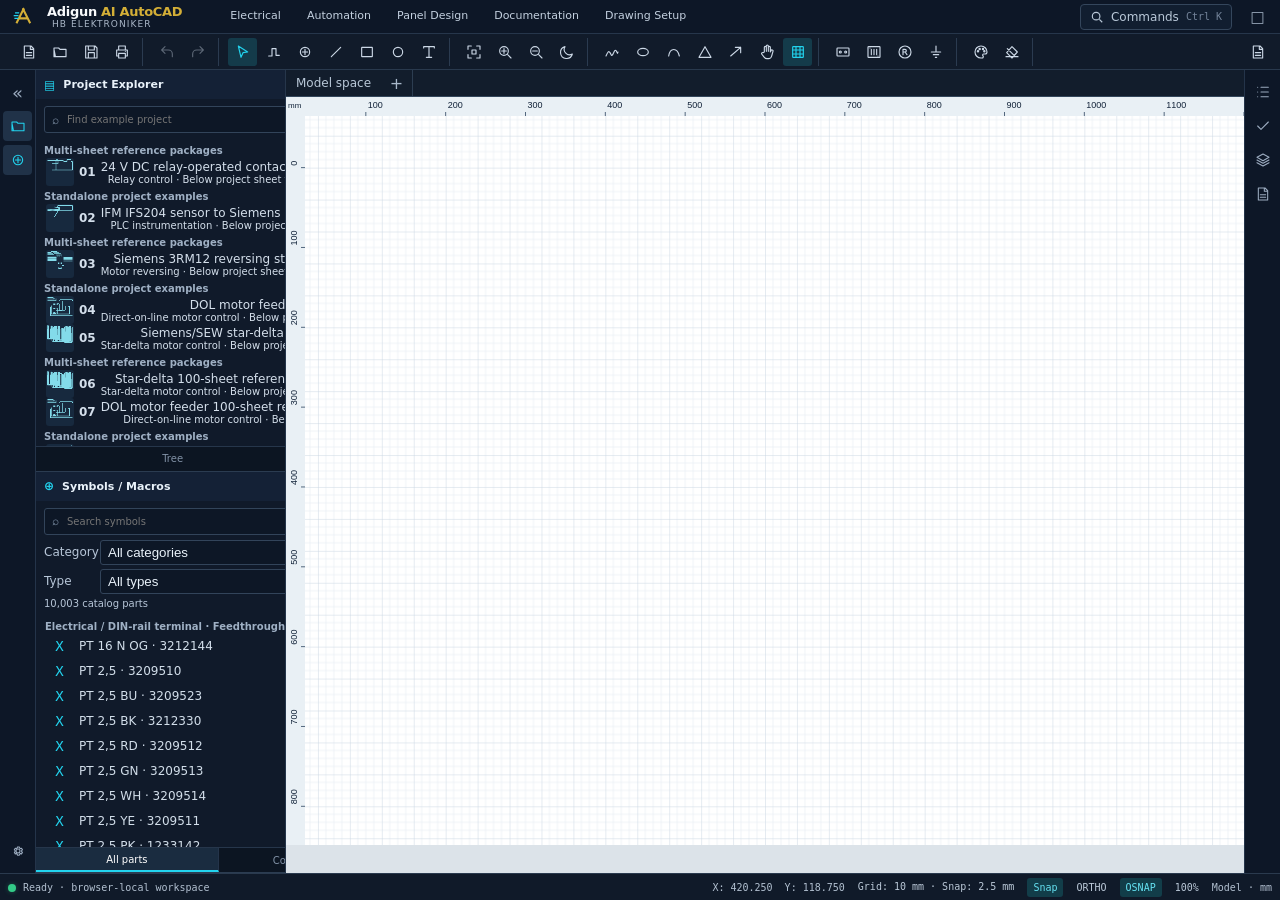
==== commit 8b7dfe69: "Keep the drafting canvas full-size and the print frame opt-in" ====
--- a/index.html
+++ b/index.html
@@ -25,7 +25,7 @@
     .tree-row>span:not(.caret):not(.folder):not(.file),.tree-row>b{min-width:0;overflow:hidden;text-overflow:ellipsis}
     .tree-row .detail{margin-left:auto}
   </style>
-<style>.drawing-wrap.blank-start #sheetDesign>:not(:first-child):not(#userDrawings):not(#customSheetFrame){display:none}.drawing-wrap.blank-sheet #sheetDesign>:not(:first-child):not(#userDrawings):not(#customSheetFrame){display:none}.drawing-wrap.blank-sheet #customSheetFrame{display:block!important}</style>
+<style>.drawing-wrap.blank-start #sheetDesign>:not(:first-child):not(#userDrawings):not(#customSheetFrame){display:none}.drawing-wrap.blank-sheet #sheetDesign>:not(:first-child):not(#userDrawings):not(#customSheetFrame){display:none}</style>
 <style>
     .sidepanel{grid-template-rows:none;grid-auto-rows:minmax(0,1fr)}
     .sidepanel[hidden],.sidepanel .panel-section[hidden],.catalog-filters[hidden]{display:none}
@@ -44,7 +44,7 @@
       .workspace.mobile-tools.maximized .sidepanel{visibility:hidden;pointer-events:none}
     }
     .zoom-menu{position:fixed;z-index:300;display:grid;grid-template-columns:repeat(2,minmax(58px,1fr));gap:3px;padding:6px;width:142px;border:1px solid #34465c;border-radius:4px;background:#101a29;box-shadow:0 10px 25px #02061799}.zoom-menu[hidden]{display:none}.zoom-menu button{padding:6px 8px;border-radius:3px;text-align:center;color:#dbe7f3;background:#142136}.zoom-menu button:hover,.zoom-menu button:focus-visible{background:#173c4b;color:white}</style>
-<style>.component-edit{box-sizing:border-box;min-width:0;width:100%;max-width:100%;background:#fff;border:1px solid #94a3b8;border-radius:4px;padding:4px 6px;color:#0b1220;font:inherit}.component-source{display:inline-block;margin-top:7px;color:#0891b2;overflow-wrap:anywhere}.component-specs{font-size:11px}</style><style>.resize-controls{pointer-events:none}.resize-outline{fill:none;stroke:#0891b2;stroke-dasharray:3 2;pointer-events:none}.resize-handle{fill:#22d3ee;stroke:#0b1220;cursor:nwse-resize;pointer-events:all}.resize-handle:focus{stroke:#fbbf24;outline:none}@media print{.resize-controls{display:none!important}}#svgPreviewDialog{width:min(900px,calc(100vw - 32px))}#svgPreviewImage{display:block;max-width:100%;max-height:68vh;margin:auto;background:white}#svgPreviewImage[hidden]{display:none}</style><style>@media screen{#canvasStage{padding:0}#drawingWrap{width:100%;height:100%;aspect-ratio:auto;box-shadow:none}#sheetBackground{fill:none}.drawing-wrap.free-drafting #customSheetFrame{display:none!important}}</style>
+<style>.drafting-context{align-self:center;padding:0 10px;color:#b9c8d8;min-width:0;overflow:hidden;text-overflow:ellipsis;white-space:nowrap}.component-edit{box-sizing:border-box;min-width:0;width:100%;max-width:100%;background:#fff;border:1px solid #94a3b8;border-radius:4px;padding:4px 6px;color:#0b1220;font:inherit}.component-source{display:inline-block;margin-top:7px;color:#0891b2;overflow-wrap:anywhere}.component-specs{font-size:11px}</style><style>.resize-controls{pointer-events:none}.resize-outline{fill:none;stroke:#0891b2;stroke-dasharray:3 2;pointer-events:none}.resize-handle{fill:#22d3ee;stroke:#0b1220;cursor:nwse-resize;pointer-events:all}.resize-handle:focus{stroke:#fbbf24;outline:none}@media print{.resize-controls{display:none!important}}#svgPreviewDialog{width:min(900px,calc(100vw - 32px))}#svgPreviewImage{display:block;max-width:100%;max-height:68vh;margin:auto;background:white}#svgPreviewImage[hidden]{display:none}</style><style>@media screen{#canvasStage{padding:0}#drawingWrap{width:100%;height:100%;aspect-ratio:auto;box-shadow:none}#sheetBackground{fill:none}}</style>
 </head>
 <body>
 <svg class="sr-only" aria-hidden="true" focusable="false" xmlns="http://www.w3.org/2000/svg"><symbol id="i-file" viewBox="0 0 24 24"><path d="M5 3h10l4 4v14H5zM14 3v5h5M8 13h8M8 17h8"/></symbol><symbol id="i-folder" viewBox="0 0 24 24"><path d="M3 6h7l2 2h9v11H3zM3 8l2 10"/></symbol><symbol id="i-save" viewBox="0 0 24 24"><path d="M4 3h14l3 3v15H4zM8 3v6h9V3M8 21v-8h9v8"/></symbol><symbol id="i-print" viewBox="0 0 24 24"><path d="M7 8V3h10v5M6 18H4V9h16v9h-2M7 14h10v7H7zM17 11h.01"/></symbol><symbol id="i-undo" viewBox="0 0 24 24"><path d="M9 14 4 9l5-5M5 9h9a6 6 0 0 1 6 6v4"/></symbol><symbol id="i-redo" viewBox="0 0 24 24"><path d="m15 14 5-5-5-5M19 9h-9a6 6 0 0 0-6 6v4"/></symbol><symbol id="i-pointer" viewBox="0 0 24 24"><path d="m5 3 14 9-7 1-3 7z"/></symbol><symbol id="i-wire" viewBox="0 0 24 24"><path d="M4 18h5V7h6v10h5M4 18h.01M20 17h.01"/></symbol><symbol id="i-symbol" viewBox="0 0 24 24"><circle cx="12" cy="12" r="7"/><path d="M8 12h8M12 8v8"/></symbol><symbol id="i-line" viewBox="0 0 24 24"><path d="M5 19 19 5M5 19h.01M19 5h.01"/></symbol><symbol id="i-rect" viewBox="0 0 24 24"><rect x="4" y="5" width="16" height="14" rx=".5"/></symbol><symbol id="i-circle" viewBox="0 0 24 24"><circle cx="12" cy="12" r="7"/></symbol><symbol id="i-text" viewBox="0 0 24 24"><path d="M4 6V4h16v2M12 4v16M8 20h8"/></symbol><symbol id="i-fit" viewBox="0 0 24 24"><path d="M8 3H3v5M16 3h5v5M3 16v5h5M21 16v5h-5M9 9h6v6H9z"/></symbol><symbol id="i-zoom-in" viewBox="0 0 24 24"><circle cx="10.5" cy="10.5" r="6.5"/><path d="m16 16 5 5M10.5 7v7M7 10.5h7"/></symbol><symbol id="i-grid" viewBox="0 0 24 24"><rect x="4" y="4" width="16" height="16" rx="1"/><path d="M9 4v16M15 4v16M4 9h16M4 15h16"/></symbol><symbol id="i-layers" viewBox="0 0 24 24"><path d="m12 3 9 5-9 5-9-5zM3 12l9 5 9-5M3 16l9 5 9-5"/></symbol><symbol id="i-check" viewBox="0 0 24 24"><path d="m4 12 5 5L20 6"/></symbol><symbol id="i-list" viewBox="0 0 24 24"><path d="M9 5h11M9 12h11M9 19h11M4 5h.01M4 12h.01M4 19h.01"/></symbol><symbol id="i-settings" viewBox="0 0 24 24"><circle cx="12" cy="12" r="3"/><path d="m19.4 15 .1.1 1.2.9-1.4 2.4-1.4-.6a8 8 0 0 1-1.7 1l-.2 1.5h-2.8l-.2-1.5a8 8 0 0 1-1.7-1l-1.4.6-1.4-2.4 1.2-.9a8 8 0 0 1 0-2l-1.2-.9 1.4-2.4 1.4.6a8 8 0 0 1 1.7-1l.2-1.5h2.8l.2 1.5a8 8 0 0 1 1.7 1l1.4-.6 1.4 2.4-1.2.9a8 8 0 0 1 0 2z" transform="translate(-2 -2)"/></symbol><symbol id="i-freehand" viewBox="0 0 24 24"><path d="M3 18c3-7 4-8 6-5s2 6 4 3 3-8 5-6 2 7 3 2"/></symbol><symbol id="i-ellipse" viewBox="0 0 24 24"><ellipse cx="12" cy="12" rx="8" ry="5.5"/></symbol><symbol id="i-curve" viewBox="0 0 24 24"><path d="M4 18C6 5 17 5 20 18M4 18h.01M20 18h.01"/></symbol><symbol id="i-triangle" viewBox="0 0 24 24"><path d="m12 4 9 16H3z"/></symbol><symbol id="i-arrow" viewBox="0 0 24 24"><path d="M4 18 19 5M11 5h8v8"/></symbol><symbol id="i-pan" viewBox="0 0 24 24"><path d="M8 12V5a1.5 1.5 0 0 1 3 0v6-8a1.5 1.5 0 0 1 3 0v8-6a1.5 1.5 0 0 1 3 0v7l1-2a1.5 1.5 0 0 1 3 1l-2 7a5 5 0 0 1-5 4h-2a5 5 0 0 1-4-2l-4-5a1.5 1.5 0 0 1 2-2z"/></symbol><symbol id="i-zoom-out" viewBox="0 0 24 24"><circle cx="10.5" cy="10.5" r="6.5"/><path d="m16 16 5 5M7 10.5h7"/></symbol><symbol id="i-palette" viewBox="0 0 24 24"><path d="M12 3a9 9 0 1 0 0 18h1.5a2 2 0 0 0 1.4-3.4 1.5 1.5 0 0 1 1.1-2.6H18a3 3 0 0 0 3-3A9 9 0 0 0 12 3Z"/><circle cx="7.5" cy="11" r="1"/><circle cx="10" cy="7.5" r="1"/><circle cx="15" cy="7.5" r="1"/><circle cx="17" cy="11" r="1"/></symbol><symbol id="i-fill" viewBox="0 0 24 24"><path d="m4 13 8-9 8 8-8 9zM3 19h18M5 7l12 12"/></symbol><symbol id="i-terminal" viewBox="0 0 24 24"><rect x="3" y="6" width="18" height="12" rx="1"/><circle cx="8" cy="12" r="1.5"/><circle cx="16" cy="12" r="1.5"/></symbol><symbol id="i-plc" viewBox="0 0 24 24"><rect x="3" y="4" width="18" height="16" rx="1"/><path d="M8 8v8m4-8v8m4-8v8M6 6h.01M18 18h.01"/></symbol><symbol id="i-motor" viewBox="0 0 24 24"><circle cx="12" cy="12" r="9"/><path d="M9 16V8h3a2 2 0 0 1 0 4H9m3 0 3 4"/></symbol><symbol id="i-ground" viewBox="0 0 24 24"><path d="M12 3v9m-7 0h14m-11 4h8m-5 4h2"/></symbol></svg>
@@ -87,7 +87,7 @@
       <section class="panel-section" id="symbolsPanel"><div class="panel-head"><span class="head-icon">⊕</span><span>Symbols / Macros</span><span class="grow"></span><button aria-label="Search symbols" id="focusSymbols">⌕</button></div><label class="panel-search"><span>⌕</span><input id="symbolSearch" type="search" placeholder="Search symbols" aria-label="Search symbols"></label><div class="catalog-filters" id="catalogFilters"><label>Category <select id="symbolCategory" aria-label="Component category"></select></label><label>Type <select id="symbolType" aria-label="Component type"></select></label></div><p id="symbolCount" class="symbol-count" aria-live="polite"></p><div class="symbol-list" id="symbolList"></div><div class="panel-tabs" role="group" aria-label="Component collection"><button class="active" aria-pressed="true" data-symbol-view="library">All parts</button><button aria-pressed="false" data-symbol-view="common">Common parts</button><button aria-pressed="false" data-symbol-view="project">Project symbols</button></div></section>
     </aside>
     <section class="editor" aria-label="Electrical drawing editor">
-      <div class="editor-tabs" id="sheetTabs" role="tablist" aria-label="Open drawing sheets"><button class="document-tab" role="tab" data-sheet="power" aria-selected="false">A1/010 · Power supply <span class="tab-close" role="button" tabindex="0" data-close-sheet="power" aria-label="Close Power supply tab">×</span></button><button class="document-tab" role="tab" data-sheet="control" aria-selected="true">A1/020 · Control circuit <span class="tab-close" role="button" tabindex="0" data-close-sheet="control" aria-label="Close Control circuit tab">×</span></button><button class="document-tab" role="tab" data-sheet="plc" aria-selected="false">A2/030 · PLC / I/O <span class="tab-close" role="button" tabindex="0" data-close-sheet="plc" aria-label="Close PLC / I/O tab">×</span></button><button class="document-tab add-sheet" id="newSheet" aria-label="Add sheet">+</button></div>
+      <div class="editor-tabs" id="sheetTabs" role="tablist" aria-label="Open drawing sheets"><button class="document-tab" role="tab" data-sheet="power" aria-selected="false">A1/010 · Power supply <span class="tab-close" role="button" tabindex="0" data-close-sheet="power" aria-label="Close Power supply tab">×</span></button><button class="document-tab" role="tab" data-sheet="control" aria-selected="true">A1/020 · Control circuit <span class="tab-close" role="button" tabindex="0" data-close-sheet="control" aria-label="Close Control circuit tab">×</span></button><button class="document-tab" role="tab" data-sheet="plc" aria-selected="false">A2/030 · PLC / I/O <span class="tab-close" role="button" tabindex="0" data-close-sheet="plc" aria-label="Close PLC / I/O tab">×</span></button><span id="draftingContext" class="drafting-context" hidden></span><button class="document-tab add-sheet" id="newSheet" aria-label="Add sheet">+</button></div>
       <div class="canvas-stage" id="canvasStage"><span class="mobile-note">Viewer · rotate device for drawing detail</span><div class="drawing-wrap" id="drawingWrap"><svg class="drawing" id="drawing" xmlns="http://www.w3.org/2000/svg" role="img" aria-label="Sample electrical control cabinet schematic with PLC, relay, sensor and terminal connections" viewBox="0 0 1200 760" preserveAspectRatio="xMidYMid meet">
         <defs><pattern id="paperGrid" width="10" height="10" patternUnits="userSpaceOnUse"><path d="M10 0H0V10" class="gridline" fill="none"/></pattern></defs><rect id="viewportGrid" fill="url(#paperGrid)" pointer-events="none"/><rect id="sheetBackground" width="1200" height="760" fill="url(#paperGrid)"/><g id="sheetDesign"><g id="customSheetFrame" style="display:none"><rect x="26" y="25" width="1148" height="710" fill="none" stroke="#17212f" stroke-width="1.5"/><path d="M26 675H1174M26 675V735M890 675V735M1000 675V735M1080 675V735" fill="none" stroke="#17212f" stroke-width="1.2"/><text x="42" y="710" fill="#17212f" font-size="19" font-weight="700">Hephzibah Behulah</text><text x="415" y="701" fill="#17212f" font-size="13" font-weight="700" id="customSheetName">New drawing sheet</text><text x="415" y="721" fill="#17212f" font-size="11" id="customSheetNumber">A3/201</text><text x="910" y="710" fill="#17212f" font-size="12">AdigunAiAutoCad</text></g>
         <rect x="26" y="25" width="1148" height="710" class="sheet-border"/><path d="M98 25v14M170 25v14M242 25v14M314 25v14M386 25v14M458 25v14M530 25v14M602 25v14M674 25v14M746 25v14M818 25v14M890 25v14M962 25v14M1034 25v14M1106 25v14M98 721v14M170 721v14M242 721v14M314 721v14M386 721v14M458 721v14M530 721v14M602 721v14M674 721v14M746 721v14M818 721v14M890 721v14M962 721v14M1034 721v14M1106 721v14" class="construction"/>
@@ -108,13 +108,13 @@
         <path d="M120 640H770" class="construction"/><g class="accent"><text x="153" y="626">SENSOR INPUT · I0.0</text><text x="577" y="626">DRIVE ENABLE · Q0.2</text></g><path d="M184 466H230V619H153M884 466H812V619H770" stroke="#b122a7" stroke-width="1.3" stroke-dasharray="4 3" fill="none"/>
         <g transform="translate(783 654)"><rect width="365" height="64" fill="#fbfcfd" stroke="#8795a3" stroke-width=".8"/><path d="M0 37H365M230 0v64M296 0v64" stroke="#a8b3be" stroke-width=".8"/><text x="9" y="14" class="medium" font-weight="700">HB ELEKTRONIKER · ENGINEERING DOCUMENT</text><text x="9" y="29" class="small">Project: Control cabinet · 24 V DC field controls</text><text x="9" y="53" class="small">SHEET A1/020 · CONTROL CIRCUIT</text><text x="239" y="15" class="tiny">REVISION</text><text x="239" y="31" class="medium">A</text><text x="305" y="15" class="tiny">SCALE</text><text x="305" y="31" class="medium">NTS</text><text x="305" y="53" class="tiny">SAMPLE PROJECT</text></g>
         <g id="userDrawings" aria-label="User drawing objects"></g></g></svg></div>
-      <aside class="rightpanel" id="rightPanel" aria-label="Inspector panel"><div class="panel-head"><span id="rightPanelTitle">Properties</span><span class="grow"></span><button id="closeRightPanel" aria-label="Close panel">×</button></div><div class="inspector-content" id="inspectorContent"><div class="inspector-block"><div class="inspector-title">Current sheet</div><div class="property-row"><span>Designation</span><strong id="sheetDesignation">A1/020</strong></div><div class="property-row"><span>Function</span><strong>Control circuit</strong></div><div class="property-row"><span>Format</span><strong>A3 landscape</strong></div><div class="property-row"><span>Units</span><strong>mm</strong></div></div><div class="inspector-block" id="selectionDetails"><div class="inspector-title">Selection</div><div class="empty-selection">Select an electrical object on the sheet to inspect its drawing designation.</div></div><div class="inspector-block"><div class="inspector-title">Workspace</div><div class="property-row"><span>Grid spacing</span><strong>2.50 mm</strong></div><div class="property-row"><span>Snap</span><strong>Enabled</strong></div><div class="property-row"><span>Save mode</span><strong>Browser local storage</strong></div></div></div></aside>
+      <aside class="rightpanel" id="rightPanel" aria-label="Inspector panel"><div class="panel-head"><span id="rightPanelTitle">Properties</span><span class="grow"></span><button id="closeRightPanel" aria-label="Close panel">×</button></div><div class="inspector-content" id="inspectorContent"><div class="inspector-block"><div class="inspector-title">Current sheet</div><div class="property-row"><span>Designation</span><strong id="sheetDesignation"></strong></div><div class="property-row"><span>Name</span><strong id="inspectorSheetName"></strong></div><div class="property-row"><span>Print format</span><strong id="inspectorSheetFormat"></strong></div><div class="property-row"><span>Display units</span><strong id="inspectorSheetUnits"></strong></div></div><div class="inspector-block" id="selectionDetails"><div class="inspector-title">Selection</div><div class="empty-selection">Select an electrical object on the sheet to inspect its drawing designation.</div></div><div class="inspector-block"><div class="inspector-title">Workspace</div><div class="property-row"><span>Grid spacing</span><strong>2.50 mm</strong></div><div class="property-row"><span>Snap</span><strong>Enabled</strong></div><div class="property-row"><span>Save mode</span><strong>Browser local storage</strong></div></div></div></aside>
       <div class="toast" id="toast" role="status" aria-live="polite"></div>
       <input class="sr-only" type="file" id="openFile" accept=".svg,image/svg+xml,.json,application/json,.dxf" aria-label="Open project, SVG, or DXF drawing">
     </section>
     <aside class="rail right" aria-label="Inspector tools"><button data-tip="Properties" aria-label="Properties" aria-pressed="false" data-inspector="Properties"><svg><use href="#i-list"/></svg></button><button data-tip="Electrical checks" aria-label="Electrical checks" aria-pressed="false" data-inspector="Electrical checks"><svg><use href="#i-check"/></svg></button><button data-tip="Layers and visibility" aria-label="Layers and visibility" aria-pressed="false" data-inspector="Layers and visibility"><svg><use href="#i-layers"/></svg></button><button data-tip="Bill of materials" aria-label="Bill of materials" aria-pressed="false" data-inspector="Bill of materials"><svg><use href="#i-file"/></svg></button></aside>
   </div>
-  <footer class="canvas-status"><span class="ready-dot" aria-hidden="true"></span><span id="statusText">Ready · browser-local workspace</span><span class="grow"></span><span class="desktop-only" id="coordinates">X: 420.250&nbsp; Y: 118.750</span><span class="status-chip desktop-only" id="gridSpacing">Grid</span><button class="status-chip toggle" data-toggle="snap" aria-pressed="true">Snap</button><button class="status-chip toggle" data-toggle="ortho" aria-pressed="false">ORTHO</button><button class="status-chip toggle" data-toggle="osnap" aria-pressed="true">OSNAP</button><button class="status-chip" id="zoomValue" aria-label="Current zoom" aria-haspopup="true" aria-expanded="false" title="Choose zoom level">100%</button><div id="zoomMenu" class="zoom-menu" hidden role="menu" aria-label="Zoom presets"><button data-zoom-preset="10">10%</button><button data-zoom-preset="20">20%</button><button data-zoom-preset="50">50%</button><button data-zoom-preset="100">100%</button><button data-zoom-preset="150">150%</button><button data-zoom-preset="250">250%</button><button data-zoom-preset="fit">Fit sheet</button></div><span class="desktop-only">A3 · mm</span></footer>
+  <footer class="canvas-status"><span class="ready-dot" aria-hidden="true"></span><span id="statusText">Ready · browser-local workspace</span><span class="grow"></span><span class="desktop-only" id="coordinates">X: 420.250&nbsp; Y: 118.750</span><span class="status-chip desktop-only" id="gridSpacing">Grid</span><button class="status-chip toggle" data-toggle="snap" aria-pressed="true">Snap</button><button class="status-chip toggle" data-toggle="ortho" aria-pressed="false">ORTHO</button><button class="status-chip toggle" data-toggle="osnap" aria-pressed="true">OSNAP</button><button class="status-chip" id="zoomValue" aria-label="Current zoom" aria-haspopup="true" aria-expanded="false" title="Choose zoom level">100%</button><div id="zoomMenu" class="zoom-menu" hidden role="menu" aria-label="Zoom presets"><button data-zoom-preset="10">10%</button><button data-zoom-preset="20">20%</button><button data-zoom-preset="50">50%</button><button data-zoom-preset="100">100%</button><button data-zoom-preset="150">150%</button><button data-zoom-preset="250">250%</button><button data-zoom-preset="fit">Fit sheet</button></div><span class="desktop-only" id="draftingMode">Model · mm</span></footer>
 </main>
 <dialog id="commands" aria-label="Command palette"><div class="dialog-head"><span>Command palette</span><span class="grow"></span><button id="closeCommands" aria-label="Close command palette">Esc</button></div><div class="dialog-body"><input class="palette-search" id="commandSearch" placeholder="Type a command…" aria-label="Search commands"><div class="command-list" id="commandList"></div></div><div class="dialog-footer">Use ↑ ↓ to move · Enter to run · Esc to close</div></dialog>
 <dialog id="newProjectDialog" aria-label="Create project"><div class="dialog-head"><span>New project</span><span class="grow"></span><button id="closeNewProject" aria-label="Close dialog">×</button></div><div class="dialog-body"><label class="property-row" style="display:grid;gap:6px">Project or editable copy name<input id="newProjectName" class="palette-search" value="Control cabinet" maxlength="80" aria-label="Project or editable copy name"></label><button class="command-item" id="createProject"><span>＋</span><span>Create project</span></button><p class="notice">A new browser-local drawing is created on this device. No cloud account or sync service is connected.</p><div class="inspector-title" style="margin-top:12px">Blank engineering project template</div><div class="notice" id="blankProjectTemplate" aria-label="Blank engineering project template">A1 · General information<br>A2 · Electrical design<br>A3 · Panel layout and installation<br>A4 · Final documentation</div><p class="notice">Creates the project sections only. Add each editable sheet with that section’s + button.</p></div></dialog>
@@ -207,7 +207,14 @@
   function projectTitleBlockHeight(height){return Math.min(62,height*.21);}
   function activeCanvasSize(){const sheet=state.projectModel&&state.projectModel.sheets.find(function(item){return item.id===state.sheet;});return sheet?{width:sheet.paperWidthMm||420,height:sheet.paperHeightMm||297}:{width:1200,height:760};}
   function applyProjectSheetFormat(resetView){const sheet=state.projectModel&&state.projectModel.sheets.find(function(item){return item.id===state.sheet;});if(!sheet)return;let dimensions;try{dimensions=window.AdigunCADEngine.setProjectSheetPaperFormat(sheet,sheet.paperSize||'A3',sheet.orientation||'landscape');}catch(error){notify('Sheet format was not changed: '+error.message);return;}const width=dimensions.width,height=dimensions.height,background=$('#sheetBackground'),frame=$('#customSheetFrame');if(background){background.setAttribute('width',String(width));background.setAttribute('height',String(height));}if(frame){const rect=frame.querySelector(':scope > rect'),outline=frame.querySelector(':scope > path'),texts=frame.querySelectorAll(':scope > text');if(rect)setFrameBounds(frame,sheet,width,height);if(outline)outline.setAttribute('d','M10 '+(height-60)+'H'+(width-10)+'M10 '+(height-60)+'V'+(height-10)+'M'+(width-140)+' '+(height-60)+'V'+(height-10)+'M'+(width-95)+' '+(height-60)+'V'+(height-10)+'M'+(width-50)+' '+(height-60)+'V'+(height-10));if(texts[0]){texts[0].setAttribute('x','20');texts[0].setAttribute('y',String(height-14));texts[0].setAttribute('font-size','4.5');}const sheetName=$('#customSheetName'),sheetNumber=$('#customSheetNumber');if(sheetName){sheetName.setAttribute('x',String(width-135));sheetName.setAttribute('y',String(height-53));sheetName.setAttribute('font-size','3.5');}if(sheetNumber){sheetNumber.setAttribute('x',String(width-135));sheetNumber.setAttribute('y',String(height-43));sheetNumber.setAttribute('font-size','3.2');}if(texts[3]){texts[3].setAttribute('x',String(width-62));texts[3].setAttribute('y',String(height-14));texts[3].setAttribute('font-size','3');}}if(resetView||!state.view||!Number.isFinite(state.view.w)){state.view={x:0,y:0,w:width,h:height};}state.sheetViews[sheet.id]=state.view;applyView();applyProjectDrawingTransform(resetView);renderProjectTitleBlock();}
-  function setZoom(value){state.zoom=Math.max(10,Math.min(500,Math.round(value/5)*5));$('#zoomValue').textContent=`${state.zoom}%`;const size=activeCanvasSize(),scale=100/state.zoom;const w=size.width*scale,h=size.height*scale,cx=state.view.x+state.view.w/2,cy=state.view.y+state.view.h/2;state.view={x:cx-w/2,y:cy-h/2,w,h};applyView();persist();}
+  function setZoom(value){
+    const next=Math.max(10,Math.min(500,Math.round(value/5)*5));
+    const center={x:state.view.x+state.view.w/2,y:state.view.y+state.view.h/2};
+    state.view=window.AdigunCADEngine.zoomViewAt(state.view,center,state.zoom/next);
+    state.zoom=next;
+    applyView();
+    persist();
+  }
   let printingSheet=false,spacePan=false,guideDrag=null;
   const draftingRulers=document.createElementNS('http://www.w3.org/2000/svg','g');
   draftingRulers.id='draftingRulers';
@@ -235,12 +242,13 @@
     pattern.setAttribute('x',transform.x);
     pattern.setAttribute('y',transform.y);
     const lines=[1,2,3].map(index=>'M'+minor*index+' 0V'+major+'M0 '+minor*index+'H'+major).join('');
-    pattern.innerHTML='<path d="'+lines+'" stroke="#e7edf2" stroke-width="'+0.65*pixel+'" fill="none"/>'
-      +'<path d="M'+major+' 0H0V'+major+'" stroke="#ccd8e4" stroke-width="'+pixel+'" fill="none"/>';
+    const dark=state.theme==='dark';
+    pattern.innerHTML='<path d="'+lines+'" stroke="'+(dark?'#24323e':'#e7edf2')+'" stroke-width="'+0.65*pixel+'" fill="none"/>'
+      +'<path d="M'+major+' 0H0V'+major+'" stroke="'+(dark?'#394b5c':'#ccd8e4')+'" stroke-width="'+pixel+'" fill="none"/>';
     $('#gridSpacing').textContent='Grid: '+(sheet?.gridIntervalMm??10)+' mm · Snap: '+snapInterval()+' mm';
   }
   function renderDraftingRulers(view){
-    if(printingSheet||!state.sheet||!drawing.clientWidth){draftingRulers.replaceChildren();return;}
+    if(printingSheet||!drawing.clientWidth){draftingRulers.replaceChildren();return;}
     const pixel=view.w/drawing.clientWidth;
     const band=19*pixel,transform=state.drawingTransform||{scale:1,x:0,y:0};
     const unit=displayUnitScale();
@@ -291,10 +299,26 @@
     for(const [attribute,value] of [['x',view.x],['y',view.y],['width',view.w],['height',view.h]])grid.setAttribute(attribute,value);
     grid.style.display=state.grid&&!printingSheet?'':'none';
     const sheet=currentDraftingSheet();
-    wrap.classList.toggle('free-drafting',!printingSheet&&sheet?.showPrintFrame===false);
+    const frameVisible=sheet?.showPrintFrame===true;
+    $('#customSheetFrame').style.display=frameVisible?'block':'none';
+    $('#draftingMode').textContent=(frameVisible?(sheet.paperSize||'A3')+' frame':'Model')+' · '+displayUnit();
+    const context=$('#draftingContext');
+    context.hidden=Boolean(state.sheet);
+    if(!state.sheet){
+      context.textContent=state.projectModel?state.projectModel.name+' · Add a sheet in Project Explorer':'Model space';
+    }
     updateDraftingGrid(view,sheet);
     renderDraftingRulers(view);
+    updateSheetInspector(sheet);
     $('#zoomValue').textContent=`${state.zoom}%`;
+  }
+  function updateSheetInspector(sheet=currentDraftingSheet()){
+    const designation=$('#sheetDesignation');
+    if(!designation)return;
+    designation.textContent=sheet?.number||'—';
+    $('#inspectorSheetName').textContent=sheet?.name||'No sheet open';
+    $('#inspectorSheetFormat').textContent=sheet?[sheet.paperSize,sheet.orientation].filter(Boolean).join(' '):'—';
+    $('#inspectorSheetUnits').textContent=displayUnit();
   }
   function fitDraftingView(mode){
     const paper=activeCanvasSize();
@@ -353,7 +377,7 @@
   function togglePrintFrame(){
     const sheet=state.projectModel?.sheets.find(item=>item.id===state.sheet);
     if(!sheet){notify('Open a drawing sheet first.');return;}
-    sheet.showPrintFrame=sheet.showPrintFrame===false;
+    sheet.showPrintFrame=sheet.showPrintFrame!==true;
     applyView();
     persist();
     notify(sheet.showPrintFrame?'Print frame shown.':'Print frame hidden.');
@@ -454,7 +478,7 @@
   function renderProjectSectionNavigation(){setProjectExplorerView('tree');const tree=$('#projectTree');tree.replaceChildren();const root=document.createElement('div');root.className='tree-row';root.setAttribute('aria-label',state.projectModel.name);const folder=document.createElement('span');folder.className='folder';folder.textContent='▰';const name=document.createElement('span');name.textContent=state.projectModel.name;const addSection=document.createElement('button');addSection.type='button';addSection.textContent='+';addSection.dataset.addProjectSection='true';addSection.setAttribute('aria-label','Add section');Object.assign(addSection.style,{marginLeft:'auto',width:'22px',height:'22px',padding:'0',lineHeight:'18px',border:'1px solid #44546a',borderRadius:'4px',background:'transparent',color:'inherit',cursor:'pointer'});root.append(folder,name,addSection);tree.append(root);appendProjectDiagnostics(tree);for(const section of state.projectModel.sections){const row=document.createElement('div');row.className='tree-row tree-child';row.dataset.sectionRow=section.id;const toggle=document.createElement('button');toggle.type='button';toggle.textContent=section.collapsed?'▸':'▾';toggle.dataset.toggleSection=section.id;toggle.setAttribute('aria-label',(section.collapsed?'Expand ':'Collapse ')+section.id);Object.assign(toggle.style,{width:'18px',padding:'0',border:0,background:'transparent',color:'inherit',cursor:'pointer'});const folderIcon=document.createElement('span');folderIcon.className='folder';folderIcon.textContent='▰';const code=document.createElement('b');code.textContent=section.id;const title=document.createElement('span');title.textContent=section.name;const add=document.createElement('button');add.type='button';add.textContent='+';add.dataset.addProjectSheet=section.id;add.setAttribute('aria-label','Add sheet to '+section.id);Object.assign(add.style,{marginLeft:'auto',width:'22px',height:'22px',padding:'0',lineHeight:'18px',border:'1px solid #44546a',borderRadius:'4px',background:'transparent',color:'inherit',cursor:'pointer'});row.append(toggle,folderIcon,code,title,add);tree.append(row);if(section.collapsed)continue;for(const sheet of state.projectModel.sheets.filter(function(item){return item.sectionId===section.id;})){const fileIcon=document.createElement('span');fileIcon.className='file';fileIcon.textContent='▱';const sheetRow=document.createElement('div');sheetRow.className='tree-row tree-grand';sheetRow.dataset.sheet=sheet.id;sheetRow.dataset.generatedSheet='true';sheetRow.draggable=true;sheetRow.setAttribute('aria-label',sheetLabel(sheet.id)[0]);sheetRow.title='Select to open this sheet';const sheetTitle=document.createElement('span');sheetTitle.textContent=sheetLabel(sheet.id)[0];sheetTitle.dataset.sheetName='true';const detail=document.createElement('span');detail.className='detail';detail.textContent=sheet.number;sheetRow.append(fileIcon,sheetTitle,detail);tree.append(sheetRow);}}}
 function renderCustomSheetNavigation(){if(state.projectModel){$('#newSheet').hidden=true;renderProjectSectionNavigation();$$('#sheetTabs .document-tab[data-sheet]').forEach(function(el){el.remove();});state.projectModel.openTabs=state.projectModel.openTabs.filter(function(id){return state.projectModel.sheets.some(function(sheet){return sheet.id===id;});});state.projectModel.openTabs.forEach(function(id){const tab=ensureSheetTab(id);tab.dataset.generatedCustomSheet='true';});updateSheetNavigationLabels();return;}$('#newSheet').hidden=false;$$('#sheetTabs [data-generated-custom-sheet]').forEach(function(el){el.remove();});$$('#projectTree [data-generated-sheet]').forEach(function(el){el.remove();});for(const sheet of state.sheets){if(sheetNames[sheet.id])continue;const tab=ensureSheetTab(sheet.id);tab.dataset.generatedCustomSheet='true';const row=document.createElement('div');row.className='tree-row tree-grand';row.dataset.sheet=sheet.id;row.dataset.generatedSheet='true';row.draggable=true;row.setAttribute('aria-label',sheet.number+' · '+sheet.name);row.title='Right-click for sheet actions · drag to reorder';const file=document.createElement('span');file.className='file';file.textContent='▱';const title=document.createElement('span');title.textContent=sheet.number+' · '+sheet.name;const detail=document.createElement('span');detail.className='detail';detail.textContent=sheet.number;row.append(file,title,detail);$('#projectTree').append(row);}}
   function setSheet(id){const checksOpen=$('#rightPanel').classList.contains('open')&&$('#rightPanelTitle').textContent==='Electrical checks';const meta=state.sheets.find(function(sheet){return sheet.id===id;});if(!sheetNames[id]&&!meta)return false;if(state.sheet!==id){guideDrag=null;cancelRegionExport();clearWireDraft();if(state.sheet){state.sheetObjects[state.sheet]=state.objects;state.sheetViews[state.sheet]=state.view;}state.sheet=id;state.objects=state.sheetObjects[id]||[];state.sheetObjects[id]=state.objects;state.view=state.sheetViews[id]||{x:0,y:0,w:state.projectModel?(state.projectModel.sheets.find(function(sheet){return sheet.id===id;})?.paperWidthMm||420):1200,h:state.projectModel?(state.projectModel.sheets.find(function(sheet){return sheet.id===id;})?.paperHeightMm||297):760};}const label=sheetLabel(id),tab=ensureSheetTab(id);if(state.projectModel){if(!state.projectModel.openTabs.includes(id))state.projectModel.openTabs.push(id);state.projectModel.activeSheetId=id;wrap.classList.remove('blank-start');}state.selected=null;state.selectedObjectIds=[];$$('[data-sheet]').forEach(function(el){const active=el.dataset.sheet===id;if(el.classList.contains('document-tab')){el.hidden=false;el.setAttribute('aria-selected',String(active));if(active)el.setAttribute('aria-current','page');else el.removeAttribute('aria-current');}else el.classList.toggle('selected',active);});const designation=$('#sheetDesignation'),selectionDetails=$('#selectionDetails');if(designation)designation.textContent=label[0];if(selectionDetails)$('#rightPanelTitle').textContent='Properties';if(selectionDetails)selectionDetails.innerHTML='<div class="inspector-title">Selection</div><div class="empty-selection">Select an electrical object on the sheet to inspect its drawing designation.</div>';drawing.setAttribute('aria-label','Electrical drawing · '+label[1]);wrap.classList.toggle('blank-sheet',Boolean(state.projectModel)||id!=='control'||wrap.classList.contains('blank-start'));const sheetName=$('#customSheetName'),sheetNumber=$('#customSheetNumber');if(sheetName)sheetName.textContent=label[1];if(sheetNumber)sheetNumber.textContent=state.projectModel?(state.sheets.find(function(sheet){return sheet.id===id;})?.number||label[0]):label[0];if(state.projectModel)applyProjectSheetFormat(false);renderProjectTitleBlock();renderProjectMetadataEditor();applyView();renderObjects();tab.scrollIntoView({block:'nearest',inline:'nearest'});if(checksOpen)openInspector('Electrical checks');persist();return true;}
-  function addSheet(name,sectionId){if(state.projectModel){let sheet;try{sheet=window.AdigunCADEngine.addProjectSheet(state.projectModel,sectionId,name,'sheet-'+Date.now()+'-'+(++sheetIdSequence));}catch(error){notify('Sheet was not added: '+error.message);return null;}sheet.showPrintFrame=false;sheet.gridIntervalMm=2.5;state.sheets=state.projectModel.sheets;state.sheetObjects[sheet.id]=[];state.sheetViews[sheet.id]={x:0,y:0,w:sheet.paperWidthMm||420,h:sheet.paperHeightMm||297};renderCustomSheetNavigation();renderProjectTitleBlock();persist();notify('New sheet added to '+sectionId+'. Select it in the sidebar to open it.');return sheet.id;}if(state.sheets.length>=200){notify('This project has reached the 200-sheet limit.');return;}const safeName=String(name||'New sheet').trim().slice(0,80)||'New sheet';const used=state.sheets.map(function(sheet){const match=/^A3\/(\d+)$/.exec(sheet.number);return match?Number(match[1]):200;});const number='A3/'+String(Math.max(200,...used)+1).padStart(3,'0'),id='custom-'+Date.now()+'-'+(++sheetIdSequence);state.sheets.push({id,name:safeName,number});state.sheetObjects[id]=[];state.sheetViews[id]={x:0,y:0,w:1200,h:760};renderCustomSheetNavigation();updateSheetNavigationLabels();setSheet(id);notify(number+' · '+safeName+' added as a blank drawing sheet.');persist();}
+  function addSheet(name,sectionId){if(state.projectModel){let sheet;try{sheet=window.AdigunCADEngine.addProjectSheet(state.projectModel,sectionId,name,'sheet-'+Date.now()+'-'+(++sheetIdSequence));}catch(error){notify('Sheet was not added: '+error.message);return null;}sheet.showPrintFrame=false;sheet.gridIntervalMm=2.5;state.sheets=state.projectModel.sheets;state.sheetObjects[sheet.id]=[];state.sheetViews[sheet.id]={x:0,y:0,w:420,h:297};renderCustomSheetNavigation();renderProjectTitleBlock();persist();notify('New sheet added to '+sectionId+'. Select it in the sidebar to open it.');return sheet.id;}if(state.sheets.length>=200){notify('This project has reached the 200-sheet limit.');return;}const safeName=String(name||'New sheet').trim().slice(0,80)||'New sheet';const used=state.sheets.map(function(sheet){const match=/^A3\/(\d+)$/.exec(sheet.number);return match?Number(match[1]):200;});const number='A3/'+String(Math.max(200,...used)+1).padStart(3,'0'),id='custom-'+Date.now()+'-'+(++sheetIdSequence);state.sheets.push({id,name:safeName,number});state.sheetObjects[id]=[];state.sheetViews[id]={x:0,y:0,w:1200,h:760};renderCustomSheetNavigation();updateSheetNavigationLabels();setSheet(id);notify(number+' · '+safeName+' added as a blank drawing sheet.');persist();}
   function closeSheetTab(id){const tab=$$('#sheetTabs .document-tab[data-sheet]').find(function(item){return item.dataset.sheet===id;});if(!tab)return;const wasActive=id===state.sheet;tab.remove();if(state.projectModel){state.projectModel.openTabs=state.projectModel.openTabs.filter(function(item){return item!==id;});if(wasActive){const fallback=state.projectModel.openTabs[state.projectModel.openTabs.length-1];if(fallback)setSheet(fallback);else{if(state.sheet){state.sheetObjects[state.sheet]=state.objects;state.sheetViews[state.sheet]=state.view;}state.sheet=null;state.projectModel.activeSheetId=null;state.objects=[];wrap.classList.add('blank-start');renderObjects();}}persist();return;}if(wasActive){const others=$$('#sheetTabs .document-tab[data-sheet]');const fallback=others.find(function(item){return item.dataset.sheet==='control';})||others[others.length-1];setSheet(fallback?fallback.dataset.sheet:'control');}else persist();}
   function deleteSheet(id){if(state.projectModel){const sheet=state.projectModel.sheets.find(function(item){return item.id===id;});if(!sheet)return;const affected=state.crossSheetConnections.filter(function(connection){return connection.endpoints.some(function(endpoint){return endpoint.sheetId===id||endpoint.connector&&endpoint.connector.targetSheetId===id;});});const detail=affected.length?' This will leave '+affected.length+' electrical reference'+(affected.length===1?'':'s')+' unresolved and visible in diagnostics.':'';if(!window.confirm('Delete '+sheet.number+' · '+sheet.name+' and its drawing objects?'+detail))return;state.projectModel.crossSheetConnections=state.crossSheetConnections;const wasActive=state.sheet===id;if(wasActive){state.sheetObjects[id]=state.objects;state.sheetViews[id]=state.view;}window.AdigunCADEngine.deleteProjectSheet(state.projectModel,id);state.undo=[];state.redo=[];updateHistoryButtons();state.crossSheetConnections=state.projectModel.crossSheetConnections;state.sheets=state.projectModel.sheets;delete state.sheetObjects[id];delete state.sheetViews[id];if(wasActive){state.sheet=null;state.objects=[];state.projectModel.activeSheetId=null;}renderCustomSheetNavigation();if(wasActive){const fallback=state.projectModel.openTabs[state.projectModel.openTabs.length-1];if(fallback)setSheet(fallback);else{wrap.classList.add('blank-start');renderObjects();}}else renderObjects();persist();notify(sheet.number+' · '+sheet.name+' deleted.'+(affected.length?' '+affected.length+' unresolved connection diagnostic'+(affected.length===1?'':'s')+' retained.':''));return;}const sheet=state.sheets.find(function(item){return item.id===id;});if(!sheet){notify('Only project-created sheets can be deleted.');return;}if(!window.confirm('Delete '+sheet.number+' · '+sheet.name+' and all drawing objects on that sheet?'))return;state.undo=[];state.redo=[];updateHistoryButtons();if(state.sheet===id)setSheet('control');state.sheets=state.sheets.filter(function(item){return item.id!==id;});state.crossSheetConnections=state.crossSheetConnections.filter(function(connection){return connection.endpoints.every(function(endpoint){return endpoint.sheetId!==id&&(!endpoint.connector||endpoint.connector.targetSheetId!==id);});});delete state.sheetObjects[id];delete state.sheetViews[id];renderCustomSheetNavigation();if(state.sheet===id)setSheet('control');persist();notify(sheet.number+' · '+sheet.name+' deleted.');}
   function beginInlineSheetRename(id){if(!state.projectModel)return;const row=$$('#projectTree [data-sheet]').find(function(item){return item.dataset.sheet===id;});const label=row&&row.querySelector('[data-sheet-name]');if(!row||!label||row.querySelector('[data-inline-sheet-rename]'))return;const input=document.createElement('input');input.type='text';input.maxLength=80;input.value=state.projectModel.sheets.find(function(sheet){return sheet.id===id;})?.name||'';input.dataset.inlineSheetRename='true';input.setAttribute('aria-label','Rename sheet');Object.assign(input.style,{minWidth:'0',width:'100%',height:'19px',padding:'0 3px',border:'1px solid #4ba6bc',borderRadius:'3px',background:'#0d1726',color:'inherit',font:'inherit'});label.replaceWith(input);let finished=false;function finish(save){if(finished)return;finished=true;const value=input.value.trim();if(save&&value){try{window.AdigunCADEngine.renameProjectSheet(state.projectModel,id,value);}catch(error){notify('Sheet was not renamed: '+error.message);}}renderCustomSheetNavigation();updateSheetNavigationLabels();if(state.sheet===id)setSheet(id);else persist();}input.addEventListener('keydown',function(event){if(event.key==='Enter'){event.preventDefault();input.blur();}else if(event.key==='Escape'){event.preventDefault();finish(false);}});input.addEventListener('blur',function(){finish(true);});input.focus();input.select();}
@@ -2450,8 +2474,9 @@
     }else if(name==='Layers and visibility'){
       panel.innerHTML='<div class="inspector-block"><div class="inspector-title">Drawing layers</div><label class="property-row"><span>Connections</span><input type="checkbox" '+(state.layerVisibility.connections?'checked ':'')+'data-layer="connections"></label><label class="property-row"><span>Devices</span><input type="checkbox" '+(state.layerVisibility.devices?'checked ':'')+'data-layer="devices"></label><label class="property-row"><span>Annotations</span><input type="checkbox" '+(state.layerVisibility.annotations?'checked ':'')+'data-layer="annotations"></label></div>';
     }else{
-      panel.innerHTML='<div class="inspector-block"><div class="inspector-title">Current sheet</div><div class="property-row"><span>Designation</span><strong id="sheetDesignation">A1/020</strong></div><div class="property-row"><span>Function</span><strong>Control circuit</strong></div><div class="property-row"><span>Format</span><strong>A3 landscape</strong></div><div class="property-row"><span>Units</span><strong>mm</strong></div></div><div class="inspector-block" id="selectionDetails"><div class="inspector-title">Selection</div><div class="empty-selection">Select an electrical object on the sheet to inspect its drawing designation.</div></div><div class="inspector-block"><div class="inspector-title">Workspace</div><div class="property-row"><span>Save mode</span><strong>Browser local storage</strong></div></div>';
-    }
+      panel.innerHTML='<div class="inspector-block"><div class="inspector-title">Current sheet</div><div class="property-row"><span>Designation</span><strong id="sheetDesignation"></strong></div><div class="property-row"><span>Name</span><strong id="inspectorSheetName"></strong></div><div class="property-row"><span>Print format</span><strong id="inspectorSheetFormat"></strong></div><div class="property-row"><span>Display units</span><strong id="inspectorSheetUnits"></strong></div></div><div class="inspector-block" id="selectionDetails"><div class="inspector-title">Selection</div><div class="empty-selection">Select an electrical object on the sheet to inspect its drawing designation.</div></div><div class="inspector-block"><div class="inspector-title">Workspace</div><div class="property-row"><span>Save mode</span><strong>Browser local storage</strong></div></div>';
+    }
+    updateSheetInspector();
     if(name!=='Properties')return;
     if(state.projectModel)renderProjectMetadataEditor();
     const pending=state.pendingComponentId&&catalogItemById(state.pendingComponentId);
@@ -2501,7 +2526,7 @@
       list.append(button);
     }
   }
-  function runAction(action){switch(action){case'copy-example-link':void copySourceExampleSheetLink();break;case'save':saveLocal();break;case'save-as':saveProjectAs();break;case'open':$('#openFile').click();break;case'print':printActiveSheet();break;case'print-project-set':printProjectSet();break;case'undo':undo();break;case'redo':redo();break;case'fit':fitDraftingView('drawing');break;case'fit-selection':fitDraftingView('selection');break;case'fit-frame':fitDraftingView('frame');break;case'origin':fitDraftingView('origin');break;case'print-frame':togglePrintFrame();break;case'zoom-in':setZoom(state.zoom+10);break;case'zoom-out':setZoom(state.zoom-10);break;case'theme':state.theme=state.theme==='light'?'dark':'light';applyDrawingTheme();persist();notify(`Drawing paper set to ${state.theme} mode.`);break;case'maximize':toggleCompactCanvas();break;case'export-svg':exportSvg();break;case'export-drawing-svg':exportSvg('drawing');break;case'export-selection-svg':exportSvg('selection');break;case'export-region-svg':beginRegionExport();break;case'export-dxf':void exportDxf();break;case'symbol-picker':openSymbolPicker();break;case'create-project-symbol':createSymbolFromSelection();break;case'dimension':setTool('dimension');break;case'settings':openDraftingSettings();break;case'new':$('#newProjectDialog').showModal();break;case'palette':toggleColorPalette();break;case'fill-toggle':setShapeFill(!state.fillEnabled);break;}}
+  function runAction(action){switch(action){case'copy-example-link':void copySourceExampleSheetLink();break;case'save':saveLocal();break;case'save-as':saveProjectAs();break;case'open':$('#openFile').click();break;case'print':printActiveSheet();break;case'print-project-set':printProjectSet();break;case'undo':undo();break;case'redo':redo();break;case'fit':fitDraftingView('drawing');break;case'fit-selection':fitDraftingView('selection');break;case'fit-frame':fitDraftingView('frame');break;case'origin':fitDraftingView('origin');break;case'print-frame':togglePrintFrame();break;case'zoom-in':setZoom(state.zoom+10);break;case'zoom-out':setZoom(state.zoom-10);break;case'theme':state.theme=state.theme==='light'?'dark':'light';applyDrawingTheme();applyView();persist();notify(`Drawing paper set to ${state.theme} mode.`);break;case'maximize':toggleCompactCanvas();break;case'export-svg':exportSvg();break;case'export-drawing-svg':exportSvg('drawing');break;case'export-selection-svg':exportSvg('selection');break;case'export-region-svg':beginRegionExport();break;case'export-dxf':void exportDxf();break;case'symbol-picker':openSymbolPicker();break;case'create-project-symbol':createSymbolFromSelection();break;case'dimension':setTool('dimension');break;case'settings':openDraftingSettings();break;case'new':$('#newProjectDialog').showModal();break;case'palette':toggleColorPalette();break;case'fill-toggle':setShapeFill(!state.fillEnabled);break;}}
   function setShapeFill(enabled){
     const fill=enabled?state.fillColor:'none';
     const targets=state.objects.filter(object=>state.selectedObjectIds.includes(object.id)&&drawingObjectVisible(object)
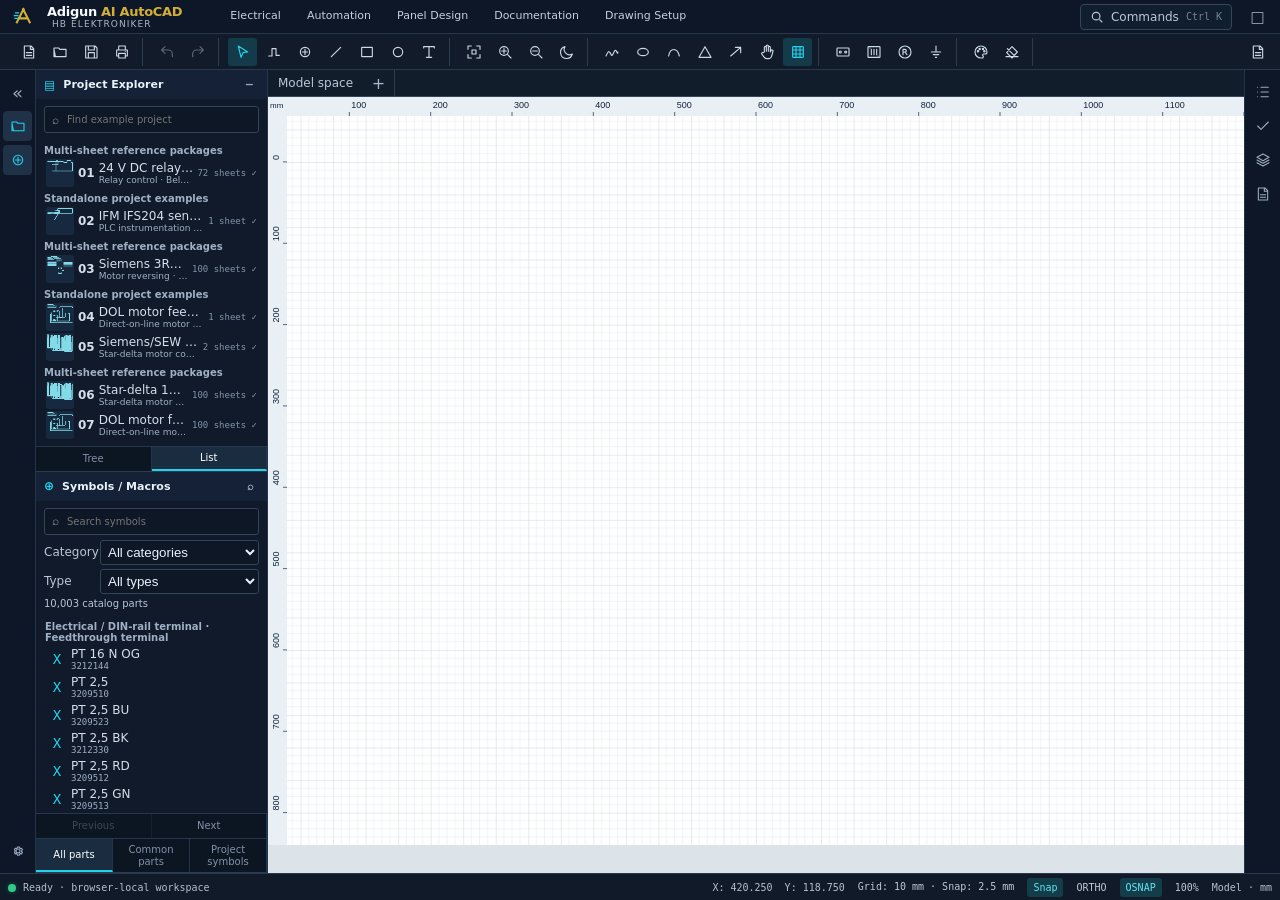
==== commit 9ed5fabc: "Dock the sidebar and keep component tabs visible" ====
--- a/index.html
+++ b/index.html
@@ -27,21 +27,47 @@
   </style>
 <style>.drawing-wrap.blank-start #sheetDesign>:not(:first-child):not(#userDrawings):not(#customSheetFrame){display:none}.drawing-wrap.blank-sheet #sheetDesign>:not(:first-child):not(#userDrawings):not(#customSheetFrame){display:none}</style>
 <style>
-    .sidepanel{grid-template-rows:none;grid-auto-rows:minmax(0,1fr)}
+    .workspace{--rail-width:36px;--sidebar-width:clamp(198px,19vw,232px);grid-template-columns:var(--rail-width) var(--sidebar-width) minmax(0,1fr) var(--rail-width)}
+    .workspace .rail.left{grid-column:1;grid-row:1}
+    .workspace .sidepanel{grid-column:2;grid-row:1}
+    .workspace .editor{grid-column:3;grid-row:1}
+    .workspace .rail.right{grid-column:4;grid-row:1}
+    .sidepanel{grid-template-columns:minmax(0,1fr);grid-template-rows:none;grid-auto-rows:minmax(0,1fr)}
     .sidepanel[hidden],.sidepanel .panel-section[hidden],.catalog-filters[hidden]{display:none}
-    .workspace.sidebar-collapsed:not(.maximized){grid-template-columns:36px 0 minmax(0,1fr) 36px}
+    .workspace.sidebar-collapsed{--sidebar-width:0px}
+    .workspace.maximized{grid-template-columns:0 0 minmax(0,1fr) 0}
     .workspace.maximized .rightpanel{display:none}
     #toggleSidebar{font-size:18px}
+    .sidepanel .panel-section,.sidepanel .tree,.sidepanel .symbol-list{min-width:0}
+    .sidepanel .tree,.sidepanel .symbol-list{min-height:0;overflow-x:hidden;overflow-y:auto}
+    .sidepanel .panel-tabs{display:grid;grid-auto-columns:minmax(0,1fr);grid-auto-flow:column}
+    .sidepanel .panel-tabs button{min-width:0;padding:3px;white-space:normal;line-height:1.15}
+    .sidepanel [aria-label="Component collection"]{height:34px}
+    #projectTree .tree-row>span:not(.folder,.file,.detail),.project-example-title,.project-example-title>span,.project-example-title small,.symbol-name,.symbol-order-code{
+      min-width:0;overflow:hidden;text-overflow:ellipsis;white-space:nowrap
+    }
+    .project-example-row{min-height:30px;height:auto;width:100%;text-align:left;gap:4px}
+    .project-example-row canvas{width:26px;height:24px;flex:none}
+    .project-example-row b{flex:none}
+    .project-example-title{flex:1;display:block}
+    .project-example-title>span{display:block}
+    .project-example-title small{color:#9fb0c4;font-size:9px}
     .catalog-filters{display:grid;gap:4px;padding:0 8px}
     .catalog-filters label{display:grid;grid-template-columns:52px minmax(0,1fr);align-items:center;gap:4px;color:#b7c6d8}
-    .catalog-filters select{color:#e9f2fa;background:#0d1726;border:1px solid #32445a;border-radius:3px;padding:3px}
+    .catalog-filters select{min-width:0;text-overflow:ellipsis;color:#e9f2fa;background:#0d1726;border:1px solid #32445a;border-radius:3px;padding:3px}
     .symbol-count{padding:4px 8px;margin:0;color:#b7c6d8;font-size:10px}
     .symbol-list{flex:1}
-    .symbol-row{text-align:left;width:100%;min-height:25px;height:auto}
+    .symbol-row{text-align:left;width:100%;min-height:27px;height:auto;gap:5px}
+    .symbol-glyph{flex:0 0 18px}
+    .symbol-label{display:grid;min-width:0;flex:1}
+    .symbol-order-code{color:#9fb0c4;font:9px ui-monospace,monospace}
+    .catalog-pages{flex:none}
     @media(max-width:640px){
-      .workspace.mobile-tools:not(.maximized){grid-template-columns:34px minmax(0,1fr) 34px}
-      .workspace.mobile-tools .sidepanel:not([hidden]){display:grid;visibility:visible;pointer-events:auto;position:absolute;left:34px;top:68px;bottom:25px;width:min(245px,calc(100% - 68px));z-index:6}
-      .workspace.mobile-tools.maximized .sidepanel{visibility:hidden;pointer-events:none}
+      .workspace.mobile-tools:not(.maximized){--rail-width:34px;--sidebar-width:min(205px,49vw);grid-template-columns:var(--rail-width) var(--sidebar-width) minmax(0,1fr) 0}
+      .workspace.mobile-tools.sidebar-collapsed{--sidebar-width:0px}
+      .workspace.mobile-tools .rail.left{width:auto}
+      .workspace.mobile-tools:not(.maximized) .sidepanel:not([hidden]){display:grid;visibility:visible;pointer-events:auto}
+      .workspace.mobile-tools.maximized .rail{visibility:hidden;pointer-events:none}
     }
     .zoom-menu{position:fixed;z-index:300;display:grid;grid-template-columns:repeat(2,minmax(58px,1fr));gap:3px;padding:6px;width:142px;border:1px solid #34465c;border-radius:4px;background:#101a29;box-shadow:0 10px 25px #02061799}.zoom-menu[hidden]{display:none}.zoom-menu button{padding:6px 8px;border-radius:3px;text-align:center;color:#dbe7f3;background:#142136}.zoom-menu button:hover,.zoom-menu button:focus-visible{background:#173c4b;color:white}</style>
 <style>.drafting-context{align-self:center;padding:0 10px;color:#b9c8d8;min-width:0;overflow:hidden;text-overflow:ellipsis;white-space:nowrap}.component-edit{box-sizing:border-box;min-width:0;width:100%;max-width:100%;background:#fff;border:1px solid #94a3b8;border-radius:4px;padding:4px 6px;color:#0b1220;font:inherit}.component-source{display:inline-block;margin-top:7px;color:#0891b2;overflow-wrap:anywhere}.component-specs{font-size:11px}</style><style>.resize-controls{pointer-events:none}.resize-outline{fill:none;stroke:#0891b2;stroke-dasharray:3 2;pointer-events:none}.resize-handle{fill:#22d3ee;stroke:#0b1220;cursor:nwse-resize;pointer-events:all}.resize-handle:focus{stroke:#fbbf24;outline:none}@media print{.resize-controls{display:none!important}}#svgPreviewDialog{width:min(900px,calc(100vw - 32px))}#svgPreviewImage{display:block;max-width:100%;max-height:68vh;margin:auto;background:white}#svgPreviewImage[hidden]{display:none}</style><style>@media screen{#canvasStage{padding:0}#drawingWrap{width:100%;height:100%;aspect-ratio:auto;box-shadow:none}#sheetBackground{fill:none}}</style>
@@ -84,7 +110,7 @@
         <div class="tree-row tree-grand" data-sheet="terminals"><span class="file">▱</span><span>120 · Terminal strip</span><span class="detail">A3/120</span></div>
         <div class="tree-row tree-grand" data-sheet="bom"><span class="file">▱</span><span>200 · Bill of materials</span><span class="detail">A3/200</span></div>
       </div><div class="tree project-library-list" id="editableExampleProjects" role="list" aria-label="Editable example projects" style="display:none"></div><div class="notice" hidden><button type="button" id="recoverBrowserDraft">Recover browser draft</button></div><div class="panel-tabs"><button class="active" data-tree-view="tree">Tree</button><button data-tree-view="list">List</button></div></section>
-      <section class="panel-section" id="symbolsPanel"><div class="panel-head"><span class="head-icon">⊕</span><span>Symbols / Macros</span><span class="grow"></span><button aria-label="Search symbols" id="focusSymbols">⌕</button></div><label class="panel-search"><span>⌕</span><input id="symbolSearch" type="search" placeholder="Search symbols" aria-label="Search symbols"></label><div class="catalog-filters" id="catalogFilters"><label>Category <select id="symbolCategory" aria-label="Component category"></select></label><label>Type <select id="symbolType" aria-label="Component type"></select></label></div><p id="symbolCount" class="symbol-count" aria-live="polite"></p><div class="symbol-list" id="symbolList"></div><div class="panel-tabs" role="group" aria-label="Component collection"><button class="active" aria-pressed="true" data-symbol-view="library">All parts</button><button aria-pressed="false" data-symbol-view="common">Common parts</button><button aria-pressed="false" data-symbol-view="project">Project symbols</button></div></section>
+      <section class="panel-section" id="symbolsPanel"><div class="panel-head"><span class="head-icon">⊕</span><span>Symbols / Macros</span><span class="grow"></span><button aria-label="Search symbols" id="focusSymbols">⌕</button></div><label class="panel-search"><span>⌕</span><input id="symbolSearch" type="search" placeholder="Search symbols" aria-label="Search symbols"></label><div class="catalog-filters" id="catalogFilters"><label>Category <select id="symbolCategory" aria-label="Component category"></select></label><label>Type <select id="symbolType" aria-label="Component type"></select></label></div><p id="symbolCount" class="symbol-count" aria-live="polite"></p><div class="symbol-list" id="symbolList"></div><div class="catalog-pages" id="catalogPages"></div><div class="panel-tabs" role="group" aria-label="Component collection"><button class="active" aria-pressed="true" data-symbol-view="library">All parts</button><button aria-pressed="false" data-symbol-view="common">Common parts</button><button aria-pressed="false" data-symbol-view="project">Project symbols</button></div></section>
     </aside>
     <section class="editor" aria-label="Electrical drawing editor">
       <div class="editor-tabs" id="sheetTabs" role="tablist" aria-label="Open drawing sheets"><button class="document-tab" role="tab" data-sheet="power" aria-selected="false">A1/010 · Power supply <span class="tab-close" role="button" tabindex="0" data-close-sheet="power" aria-label="Close Power supply tab">×</span></button><button class="document-tab" role="tab" data-sheet="control" aria-selected="true">A1/020 · Control circuit <span class="tab-close" role="button" tabindex="0" data-close-sheet="control" aria-label="Close Control circuit tab">×</span></button><button class="document-tab" role="tab" data-sheet="plc" aria-selected="false">A2/030 · PLC / I/O <span class="tab-close" role="button" tabindex="0" data-close-sheet="plc" aria-label="Close PLC / I/O tab">×</span></button><span id="draftingContext" class="drafting-context" hidden></span><button class="document-tab add-sheet" id="newSheet" aria-label="Add sheet">+</button></div>
@@ -1298,9 +1324,12 @@
   }
   function showCatalogPage(host,items,renderItems){
     const pageSize=80;
+    const footer=$("#catalogPages");
     function show(offset){
       host.replaceChildren();
+      footer.replaceChildren();
       renderItems(items.slice(offset,offset+pageSize));
+      host.scrollTop=0;
       if(items.length<=pageSize)return;
       const navigation=document.createElement("div");
       navigation.className="panel-tabs";
@@ -1311,10 +1340,10 @@
       ]){
         const button=document.createElement("button");
         button.type="button";button.textContent=label;button.disabled=disabled;
-        button.addEventListener("click",()=>{show(start);host.scrollTop=0;host.querySelector("button")?.focus();});
+        button.addEventListener("click",()=>{show(start);host.querySelector("button")?.focus();});
         navigation.append(button);
       }
-      host.append(navigation);
+      footer.append(navigation);
     }
     show(0);
   }
@@ -1384,9 +1413,23 @@
         }
         const button=document.createElement("button");
         button.className="symbol-row";button.draggable=true;button.dataset.insert=item.id;
+        button.title=item.name;
+        button.setAttribute("aria-label",item.name);
         const glyph=document.createElement("span");
         glyph.className="symbol-glyph";glyph.textContent=item.tag.slice(0,3);
-        const label=document.createElement("span");label.textContent=item.name;
+        const label=document.createElement("span");
+        label.className="symbol-label";
+        const name=document.createElement("span");
+        name.className="symbol-name";
+        const separator=item.customSymbol?-1:item.name.lastIndexOf(" · ");
+        name.textContent=separator<0?item.name:item.name.slice(0,separator);
+        label.append(name);
+        if(separator>=0){
+          const code=document.createElement("small");
+          code.className="symbol-order-code";
+          code.textContent=item.name.slice(separator+3);
+          label.append(code);
+        }
         button.append(glyph,label);host.append(button);
       }
       if(!items.length){
@@ -2205,7 +2248,8 @@
     notify('Drag a rectangle to export that region as SVG. Esc cancels.');
   }
   const openSidebarPanels = new Set(['project', 'symbols']);
-  let sidebarExpanded = !matchMedia('(max-width:640px)').matches;
+  const compactSidebarMedia=matchMedia('(max-width:640px)');
+  let sidebarExpanded = !compactSidebarMedia.matches;
   function syncSidebar(){
     const visible = sidebarExpanded && openSidebarPanels.size > 0;
     $('#sidepanel').hidden = !visible;
@@ -2983,14 +3027,16 @@
         button.setAttribute('aria-label','Open '+entry.title+' as an editable copy');
         const description=[entry.domain,entry.standardProfile,sheets,connectedSheets,complexity,status,scaleStatus].filter(Boolean).join(' · ');
         button.setAttribute('aria-description',description);
-        button.title=description;
+        button.title=entry.title+' — '+description;
         const preview=metrics?renderExamplePreview(validation.wirePreview):null;
         if(preview)button.style.height='auto';
         const number=document.createElement('b');
         number.textContent=String(index+1).padStart(2,'0');
         const title=document.createElement('span');
         title.className='project-example-title';
-        title.textContent=entry.title;
+        const name=document.createElement('span');
+        name.textContent=entry.title;
+        title.append(name);
         const metadata=document.createElement('small');
         metadata.style.display='block';
         metadata.textContent=[entry.domain,scaleStatus].filter(Boolean).join(' · ');
@@ -3099,7 +3145,11 @@
   renderSymbolSidebar();
   setProjectExplorerView('list');
   renderEditableExampleProjects();
-  if(matchMedia('(max-width:640px)').matches)workspace.classList.add('mobile-tools');
+  workspace.classList.toggle('mobile-tools',compactSidebarMedia.matches);
+  compactSidebarMedia.addEventListener('change',event=>{
+    workspace.classList.toggle('mobile-tools',event.matches);
+    syncSidebar();
+  });
   syncSidebar();
   initializing=false;
   $('#recoverBrowserDraft').addEventListener('click',recoverBrowserDraft);
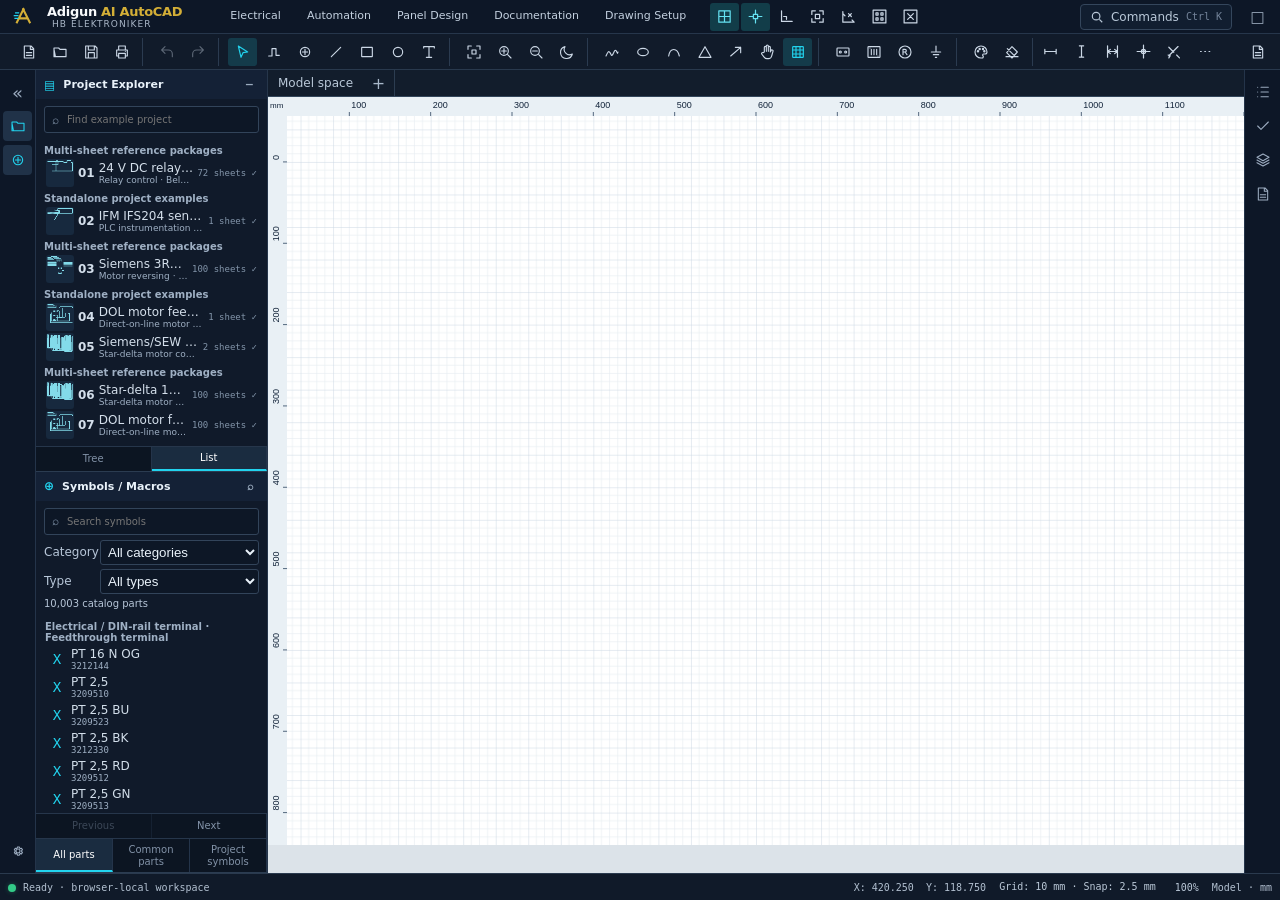
==== commit 52aae64a: "Add responsive electrical drafting tools" ====
--- a/index.html
+++ b/index.html
@@ -70,7 +70,7 @@
       .workspace.mobile-tools.maximized .rail{visibility:hidden;pointer-events:none}
     }
     .zoom-menu{position:fixed;z-index:300;display:grid;grid-template-columns:repeat(2,minmax(58px,1fr));gap:3px;padding:6px;width:142px;border:1px solid #34465c;border-radius:4px;background:#101a29;box-shadow:0 10px 25px #02061799}.zoom-menu[hidden]{display:none}.zoom-menu button{padding:6px 8px;border-radius:3px;text-align:center;color:#dbe7f3;background:#142136}.zoom-menu button:hover,.zoom-menu button:focus-visible{background:#173c4b;color:white}</style>
-<style>.drafting-context{align-self:center;padding:0 10px;color:#b9c8d8;min-width:0;overflow:hidden;text-overflow:ellipsis;white-space:nowrap}.component-edit{box-sizing:border-box;min-width:0;width:100%;max-width:100%;background:#fff;border:1px solid #94a3b8;border-radius:4px;padding:4px 6px;color:#0b1220;font:inherit}.component-source{display:inline-block;margin-top:7px;color:#0891b2;overflow-wrap:anywhere}.component-specs{font-size:11px}</style><style>.resize-controls{pointer-events:none}.resize-outline{fill:none;stroke:#0891b2;stroke-dasharray:3 2;pointer-events:none}.resize-handle{fill:#22d3ee;stroke:#0b1220;cursor:nwse-resize;pointer-events:all}.resize-handle:focus{stroke:#fbbf24;outline:none}@media print{.resize-controls{display:none!important}}#svgPreviewDialog{width:min(900px,calc(100vw - 32px))}#svgPreviewImage{display:block;max-width:100%;max-height:68vh;margin:auto;background:white}#svgPreviewImage[hidden]{display:none}</style><style>@media screen{#canvasStage{padding:0}#drawingWrap{width:100%;height:100%;aspect-ratio:auto;box-shadow:none}#sheetBackground{fill:none}}</style>
+<style>.draft-tool-strip{min-width:30px;flex:1 1 30px;display:flex;align-items:center;justify-content:flex-start;gap:2px}.draft-tool-strip button[hidden]{display:none}.draft-tool-strip .tool{flex:0 0 29px}.draft-tool-strip .tool[aria-pressed="true"]{background:#123d49;color:#65e2f2}.draft-tool-strip .tool svg{width:17px;height:17px}.draft-tools-dialog-list{padding:8px;display:grid;gap:3px}.draft-tools-dialog-list button[aria-pressed="true"]{background:#123d49}.drafting-context{align-self:center;padding:0 10px;color:#b9c8d8;min-width:0;overflow:hidden;text-overflow:ellipsis;white-space:nowrap}.component-edit{box-sizing:border-box;min-width:0;width:100%;max-width:100%;background:#fff;border:1px solid #94a3b8;border-radius:4px;padding:4px 6px;color:#0b1220;font:inherit}.component-source{display:inline-block;margin-top:7px;color:#0891b2;overflow-wrap:anywhere}.component-specs{font-size:11px}</style><style>.resize-controls{pointer-events:none}.resize-outline{fill:none;stroke:#0891b2;stroke-dasharray:3 2;pointer-events:none}.resize-handle{fill:#22d3ee;stroke:#0b1220;cursor:nwse-resize;pointer-events:all}.resize-handle:focus{stroke:#fbbf24;outline:none}@media print{.resize-controls{display:none!important}}#svgPreviewDialog{width:min(900px,calc(100vw - 32px))}#svgPreviewImage{display:block;max-width:100%;max-height:68vh;margin:auto;background:white}#svgPreviewImage[hidden]{display:none}</style><style>@media screen{#canvasStage{padding:0}#drawingWrap{width:100%;height:100%;aspect-ratio:auto;box-shadow:none}#sheetBackground{fill:none}}</style>
 </head>
 <body>
 <svg class="sr-only" aria-hidden="true" focusable="false" xmlns="http://www.w3.org/2000/svg"><symbol id="i-file" viewBox="0 0 24 24"><path d="M5 3h10l4 4v14H5zM14 3v5h5M8 13h8M8 17h8"/></symbol><symbol id="i-folder" viewBox="0 0 24 24"><path d="M3 6h7l2 2h9v11H3zM3 8l2 10"/></symbol><symbol id="i-save" viewBox="0 0 24 24"><path d="M4 3h14l3 3v15H4zM8 3v6h9V3M8 21v-8h9v8"/></symbol><symbol id="i-print" viewBox="0 0 24 24"><path d="M7 8V3h10v5M6 18H4V9h16v9h-2M7 14h10v7H7zM17 11h.01"/></symbol><symbol id="i-undo" viewBox="0 0 24 24"><path d="M9 14 4 9l5-5M5 9h9a6 6 0 0 1 6 6v4"/></symbol><symbol id="i-redo" viewBox="0 0 24 24"><path d="m15 14 5-5-5-5M19 9h-9a6 6 0 0 0-6 6v4"/></symbol><symbol id="i-pointer" viewBox="0 0 24 24"><path d="m5 3 14 9-7 1-3 7z"/></symbol><symbol id="i-wire" viewBox="0 0 24 24"><path d="M4 18h5V7h6v10h5M4 18h.01M20 17h.01"/></symbol><symbol id="i-symbol" viewBox="0 0 24 24"><circle cx="12" cy="12" r="7"/><path d="M8 12h8M12 8v8"/></symbol><symbol id="i-line" viewBox="0 0 24 24"><path d="M5 19 19 5M5 19h.01M19 5h.01"/></symbol><symbol id="i-rect" viewBox="0 0 24 24"><rect x="4" y="5" width="16" height="14" rx=".5"/></symbol><symbol id="i-circle" viewBox="0 0 24 24"><circle cx="12" cy="12" r="7"/></symbol><symbol id="i-text" viewBox="0 0 24 24"><path d="M4 6V4h16v2M12 4v16M8 20h8"/></symbol><symbol id="i-fit" viewBox="0 0 24 24"><path d="M8 3H3v5M16 3h5v5M3 16v5h5M21 16v5h-5M9 9h6v6H9z"/></symbol><symbol id="i-zoom-in" viewBox="0 0 24 24"><circle cx="10.5" cy="10.5" r="6.5"/><path d="m16 16 5 5M10.5 7v7M7 10.5h7"/></symbol><symbol id="i-grid" viewBox="0 0 24 24"><rect x="4" y="4" width="16" height="16" rx="1"/><path d="M9 4v16M15 4v16M4 9h16M4 15h16"/></symbol><symbol id="i-layers" viewBox="0 0 24 24"><path d="m12 3 9 5-9 5-9-5zM3 12l9 5 9-5M3 16l9 5 9-5"/></symbol><symbol id="i-check" viewBox="0 0 24 24"><path d="m4 12 5 5L20 6"/></symbol><symbol id="i-list" viewBox="0 0 24 24"><path d="M9 5h11M9 12h11M9 19h11M4 5h.01M4 12h.01M4 19h.01"/></symbol><symbol id="i-settings" viewBox="0 0 24 24"><circle cx="12" cy="12" r="3"/><path d="m19.4 15 .1.1 1.2.9-1.4 2.4-1.4-.6a8 8 0 0 1-1.7 1l-.2 1.5h-2.8l-.2-1.5a8 8 0 0 1-1.7-1l-1.4.6-1.4-2.4 1.2-.9a8 8 0 0 1 0-2l-1.2-.9 1.4-2.4 1.4.6a8 8 0 0 1 1.7-1l.2-1.5h2.8l.2 1.5a8 8 0 0 1 1.7 1l1.4-.6 1.4 2.4-1.2.9a8 8 0 0 1 0 2z" transform="translate(-2 -2)"/></symbol><symbol id="i-freehand" viewBox="0 0 24 24"><path d="M3 18c3-7 4-8 6-5s2 6 4 3 3-8 5-6 2 7 3 2"/></symbol><symbol id="i-ellipse" viewBox="0 0 24 24"><ellipse cx="12" cy="12" rx="8" ry="5.5"/></symbol><symbol id="i-curve" viewBox="0 0 24 24"><path d="M4 18C6 5 17 5 20 18M4 18h.01M20 18h.01"/></symbol><symbol id="i-triangle" viewBox="0 0 24 24"><path d="m12 4 9 16H3z"/></symbol><symbol id="i-arrow" viewBox="0 0 24 24"><path d="M4 18 19 5M11 5h8v8"/></symbol><symbol id="i-pan" viewBox="0 0 24 24"><path d="M8 12V5a1.5 1.5 0 0 1 3 0v6-8a1.5 1.5 0 0 1 3 0v8-6a1.5 1.5 0 0 1 3 0v7l1-2a1.5 1.5 0 0 1 3 1l-2 7a5 5 0 0 1-5 4h-2a5 5 0 0 1-4-2l-4-5a1.5 1.5 0 0 1 2-2z"/></symbol><symbol id="i-zoom-out" viewBox="0 0 24 24"><circle cx="10.5" cy="10.5" r="6.5"/><path d="m16 16 5 5M7 10.5h7"/></symbol><symbol id="i-palette" viewBox="0 0 24 24"><path d="M12 3a9 9 0 1 0 0 18h1.5a2 2 0 0 0 1.4-3.4 1.5 1.5 0 0 1 1.1-2.6H18a3 3 0 0 0 3-3A9 9 0 0 0 12 3Z"/><circle cx="7.5" cy="11" r="1"/><circle cx="10" cy="7.5" r="1"/><circle cx="15" cy="7.5" r="1"/><circle cx="17" cy="11" r="1"/></symbol><symbol id="i-fill" viewBox="0 0 24 24"><path d="m4 13 8-9 8 8-8 9zM3 19h18M5 7l12 12"/></symbol><symbol id="i-terminal" viewBox="0 0 24 24"><rect x="3" y="6" width="18" height="12" rx="1"/><circle cx="8" cy="12" r="1.5"/><circle cx="16" cy="12" r="1.5"/></symbol><symbol id="i-plc" viewBox="0 0 24 24"><rect x="3" y="4" width="18" height="16" rx="1"/><path d="M8 8v8m4-8v8m4-8v8M6 6h.01M18 18h.01"/></symbol><symbol id="i-motor" viewBox="0 0 24 24"><circle cx="12" cy="12" r="9"/><path d="M9 16V8h3a2 2 0 0 1 0 4H9m3 0 3 4"/></symbol><symbol id="i-ground" viewBox="0 0 24 24"><path d="M12 3v9m-7 0h14m-11 4h8m-5 4h2"/></symbol></svg>
@@ -80,14 +80,14 @@
     <div><div class="brandname">Adigun <span>AI AutoCAD</span></div><div class="brand-meta">HB Elektroniker</div></div>
     <nav class="topnav" aria-label="Workspace modules"><button aria-haspopup="menu" aria-expanded="false" aria-controls="moduleMenu" data-module="Electrical">Electrical</button><button aria-haspopup="menu" aria-expanded="false" aria-controls="moduleMenu" data-module="Automation">Automation</button><button aria-haspopup="menu" aria-expanded="false" aria-controls="moduleMenu" data-module="Panel Design">Panel Design</button><button aria-haspopup="menu" aria-expanded="false" aria-controls="moduleMenu" data-module="Documentation">Documentation</button><button aria-haspopup="menu" aria-expanded="false" aria-controls="moduleMenu" data-module="Drawing Setup">Drawing Setup</button></nav>
     <div class="module-menu" id="moduleMenu" hidden role="menu" aria-labelledby="moduleMenuTitle"><div class="module-menu-head" id="moduleMenuTitle">Electrical</div><div class="module-menu-actions" id="moduleMenuActions"></div></div>
-    <div class="grow"></div><button class="search-command" id="openCommands" aria-label="Open command palette (Control K)"><svg width="14" height="14" viewBox="0 0 24 24" fill="none" stroke="currentColor" stroke-width="2"><circle cx="10.5" cy="10.5" r="6.5"/><path d="m16 16 5 5"/></svg><span>Commands</span><kbd>Ctrl K</kbd></button><button class="window-control" id="maximize" aria-label="Toggle compact canvas" aria-pressed="false">□</button>
+    <div class="draft-tool-strip" id="upperDraftTools" aria-label="Drafting controls" role="group"></div><span id="draftToolsDock" hidden></span><button class="search-command" id="openCommands" aria-label="Open command palette (Control K)"><svg width="14" height="14" viewBox="0 0 24 24" fill="none" stroke="currentColor" stroke-width="2"><circle cx="10.5" cy="10.5" r="6.5"/><path d="m16 16 5 5"/></svg><span>Commands</span><kbd>Ctrl K</kbd></button><button class="window-control" id="maximize" aria-label="Toggle compact canvas" aria-pressed="false">□</button>
   </header>
   <div class="toolbar" role="toolbar" aria-label="Drawing commands">
     <div class="tool-group"><button class="tool" data-action="new" data-tip="New project" aria-label="New project"><svg><use href="#i-file"/></svg></button><button class="tool" data-action="open" data-tip="Open project file" aria-label="Open project file"><svg><use href="#i-folder"/></svg></button><button class="tool" data-action="save" data-tip="Save project locally" aria-label="Save project locally"><svg><use href="#i-save"/></svg></button><button class="tool" data-action="print" data-tip="Print drawing" aria-label="Print drawing"><svg><use href="#i-print"/></svg></button></div>
     <div class="tool-group"><button class="tool" data-action="undo" data-tip="Undo drawing command · Ctrl Z" aria-label="Undo" disabled><svg><use href="#i-undo"/></svg></button><button class="tool" data-action="redo" data-tip="Redo drawing command · Ctrl Shift Z" aria-label="Redo" disabled><svg><use href="#i-redo"/></svg></button></div>
     <div class="tool-group" role="group" aria-label="Drawing tools"><button class="tool active" data-draw="select" data-tip="Select and move · V" aria-label="Select and move" aria-pressed="true"><svg><use href="#i-pointer"/></svg></button><button class="tool" data-draw="wire" data-tip="Draw orthogonal wire · W" aria-label="Draw wire" aria-pressed="false"><svg><use href="#i-wire"/></svg></button><button class="tool" data-draw="symbol" data-tip="Insert electrical symbol · S" aria-label="Insert symbol" aria-pressed="false"><svg><use href="#i-symbol"/></svg></button><button class="tool" data-draw="line" data-tip="Draw line · L" aria-label="Draw line" aria-pressed="false"><svg><use href="#i-line"/></svg></button><button class="tool" data-draw="rect" data-tip="Draw rectangle · R" aria-label="Draw rectangle" aria-pressed="false"><svg><use href="#i-rect"/></svg></button><button class="tool" data-draw="circle" data-tip="Draw circle · C" aria-label="Draw circle" aria-pressed="false"><svg><use href="#i-circle"/></svg></button><button class="tool" data-draw="text" data-tip="Add drawing note · T" aria-label="Add text note" aria-pressed="false"><svg><use href="#i-text"/></svg></button></div>
     <div class="tool-group"><button class="tool" data-action="fit" data-tip="Fit drawing to view · F" aria-label="Fit drawing to view"><svg><use href="#i-fit"/></svg></button><button class="tool" data-action="zoom-in" data-tip="Zoom in" aria-label="Zoom in"><svg><use href="#i-zoom-in"/></svg></button><button class="tool" data-action="zoom-out" data-tip="Zoom out" aria-label="Zoom out"><svg><use href="#i-zoom-out"/></svg></button><button class="tool" data-action="theme" data-tip="Toggle drawing paper" aria-label="Toggle drawing paper theme" aria-pressed="false"><svg viewBox="0 0 24 24"><path d="M20 15a8 8 0 0 1-11-11 9 9 0 1 0 11 11z"/></svg></button></div>
-    <div class="tool-group" role="group" aria-label="Vector drawing tools"><button class="tool" data-draw="freehand" data-tip="Freehand pencil" aria-label="Freehand pencil" aria-pressed="false"><svg><use href="#i-freehand"/></svg></button><button class="tool" data-draw="ellipse" data-tip="Draw ellipse" aria-label="Draw ellipse" aria-pressed="false"><svg><use href="#i-ellipse"/></svg></button><button class="tool" data-draw="curve" data-tip="Draw Bézier curve" aria-label="Draw Bézier curve" aria-pressed="false"><svg><use href="#i-curve"/></svg></button><button class="tool" data-draw="triangle" data-tip="Draw triangle" aria-label="Draw triangle" aria-pressed="false"><svg><use href="#i-triangle"/></svg></button><button class="tool" data-draw="arrow" data-tip="Draw arrow" aria-label="Draw arrow" aria-pressed="false"><svg><use href="#i-arrow"/></svg></button><button class="tool" data-draw="pan" data-tip="Pan sheet" aria-label="Pan sheet" aria-pressed="false"><svg><use href="#i-pan"/></svg></button><button class="tool" data-toggle="grid" data-tip="Toggle drawing grid" aria-label="Toggle drawing grid" aria-pressed="true"><svg><use href="#i-grid"/></svg></button></div><div class="tool-group" role="group" aria-label="Electrical insertion tools"><button class="tool" data-insert-tool="terminal" data-tip="Insert Phoenix Contact PT 16 N OG · 3212144" aria-label="Insert Phoenix Contact PT 16 N OG feed-through terminal"><svg><use href="#i-terminal"/></svg></button><button class="tool" data-insert-tool="plc" data-tip="Insert Siemens CPU 1212C · 6ES7212-1AE40-0XB0" aria-label="Insert Siemens SIMATIC S7-1200 CPU 1212C"><svg><use href="#i-plc"/></svg></button><button class="tool" data-insert-tool="motor" data-tip="Insert SEW-EURODRIVE DRN63MS4 motor" aria-label="Insert SEW-EURODRIVE DRN63MS4 motor"><svg><use href="#i-motor"/></svg></button><button class="tool" data-insert-tool="ground" data-tip="Insert Phoenix Contact PT 2,5-PE · 3209536" aria-label="Insert Phoenix Contact PT 2,5-PE terminal"><svg><use href="#i-ground"/></svg></button></div><div class="tool-group" role="group" aria-label="Color and fill tools"><button class="tool" data-action="palette" data-tip="Open color palette" aria-label="Open color palette" aria-expanded="false"><svg><use href="#i-palette"/></svg></button><button class="tool" data-action="fill-toggle" data-tip="Toggle shape fill" aria-label="Toggle shape fill" aria-pressed="false"><svg><use href="#i-fill"/></svg></button></div><div class="grow"></div><button class="tool" data-action="export-drawing-svg" data-tip="Export drawing as SVG" aria-label="Export drawing as SVG"><svg><use href="#i-file"/></svg></button>
+    <div class="tool-group" role="group" aria-label="Vector drawing tools"><button class="tool" data-draw="freehand" data-tip="Freehand pencil" aria-label="Freehand pencil" aria-pressed="false"><svg><use href="#i-freehand"/></svg></button><button class="tool" data-draw="ellipse" data-tip="Draw ellipse" aria-label="Draw ellipse" aria-pressed="false"><svg><use href="#i-ellipse"/></svg></button><button class="tool" data-draw="curve" data-tip="Draw Bézier curve" aria-label="Draw Bézier curve" aria-pressed="false"><svg><use href="#i-curve"/></svg></button><button class="tool" data-draw="triangle" data-tip="Draw triangle" aria-label="Draw triangle" aria-pressed="false"><svg><use href="#i-triangle"/></svg></button><button class="tool" data-draw="arrow" data-tip="Draw arrow" aria-label="Draw arrow" aria-pressed="false"><svg><use href="#i-arrow"/></svg></button><button class="tool" data-draw="pan" data-tip="Pan sheet" aria-label="Pan sheet" aria-pressed="false"><svg><use href="#i-pan"/></svg></button><button class="tool" data-toggle="grid" data-tip="Toggle drawing grid" aria-label="Toggle drawing grid" aria-pressed="true"><svg><use href="#i-grid"/></svg></button></div><div class="tool-group" role="group" aria-label="Electrical insertion tools"><button class="tool" data-insert-tool="terminal" data-tip="Insert Phoenix Contact PT 16 N OG · 3212144" aria-label="Insert Phoenix Contact PT 16 N OG feed-through terminal"><svg><use href="#i-terminal"/></svg></button><button class="tool" data-insert-tool="plc" data-tip="Insert Siemens CPU 1212C · 6ES7212-1AE40-0XB0" aria-label="Insert Siemens SIMATIC S7-1200 CPU 1212C"><svg><use href="#i-plc"/></svg></button><button class="tool" data-insert-tool="motor" data-tip="Insert SEW-EURODRIVE DRN63MS4 motor" aria-label="Insert SEW-EURODRIVE DRN63MS4 motor"><svg><use href="#i-motor"/></svg></button><button class="tool" data-insert-tool="ground" data-tip="Insert Phoenix Contact PT 2,5-PE · 3209536" aria-label="Insert Phoenix Contact PT 2,5-PE terminal"><svg><use href="#i-ground"/></svg></button></div><div class="tool-group" role="group" aria-label="Color and fill tools"><button class="tool" data-action="palette" data-tip="Open color palette" aria-label="Open color palette" aria-expanded="false"><svg><use href="#i-palette"/></svg></button><button class="tool" data-action="fill-toggle" data-tip="Toggle shape fill" aria-label="Toggle shape fill" aria-pressed="false"><svg><use href="#i-fill"/></svg></button></div><div class="draft-tool-strip" id="lowerDraftTools" aria-label="Drawing and editing tools" role="group"></div><button class="tool" data-action="export-drawing-svg" data-tip="Export drawing as SVG" aria-label="Export drawing as SVG"><svg><use href="#i-file"/></svg></button>
   </div>
   <div class="color-palette" id="colorPalette" role="dialog" aria-label="Color palette" hidden><div class="palette-head"><strong>Color palette</strong><span class="grow"></span><button type="button" class="palette-mode active" data-palette-mode="stroke" aria-pressed="true">Stroke</button><button type="button" class="palette-mode" data-palette-mode="fill" aria-pressed="false">Fill</button></div><div class="palette-swatches" id="paletteSwatches"></div><label class="palette-custom">Custom color <input id="customColor" type="color" value="#164eac" aria-label="Custom drawing color"></label><label class="palette-fill"><input id="paletteFillEnabled" type="checkbox"> Fill closed shapes</label></div>
   <div class="workspace" id="workspace">
@@ -140,9 +140,9 @@
     </section>
     <aside class="rail right" aria-label="Inspector tools"><button data-tip="Properties" aria-label="Properties" aria-pressed="false" data-inspector="Properties"><svg><use href="#i-list"/></svg></button><button data-tip="Electrical checks" aria-label="Electrical checks" aria-pressed="false" data-inspector="Electrical checks"><svg><use href="#i-check"/></svg></button><button data-tip="Layers and visibility" aria-label="Layers and visibility" aria-pressed="false" data-inspector="Layers and visibility"><svg><use href="#i-layers"/></svg></button><button data-tip="Bill of materials" aria-label="Bill of materials" aria-pressed="false" data-inspector="Bill of materials"><svg><use href="#i-file"/></svg></button></aside>
   </div>
-  <footer class="canvas-status"><span class="ready-dot" aria-hidden="true"></span><span id="statusText">Ready · browser-local workspace</span><span class="grow"></span><span class="desktop-only" id="coordinates">X: 420.250&nbsp; Y: 118.750</span><span class="status-chip desktop-only" id="gridSpacing">Grid</span><button class="status-chip toggle" data-toggle="snap" aria-pressed="true">Snap</button><button class="status-chip toggle" data-toggle="ortho" aria-pressed="false">ORTHO</button><button class="status-chip toggle" data-toggle="osnap" aria-pressed="true">OSNAP</button><button class="status-chip" id="zoomValue" aria-label="Current zoom" aria-haspopup="true" aria-expanded="false" title="Choose zoom level">100%</button><div id="zoomMenu" class="zoom-menu" hidden role="menu" aria-label="Zoom presets"><button data-zoom-preset="10">10%</button><button data-zoom-preset="20">20%</button><button data-zoom-preset="50">50%</button><button data-zoom-preset="100">100%</button><button data-zoom-preset="150">150%</button><button data-zoom-preset="250">250%</button><button data-zoom-preset="fit">Fit sheet</button></div><span class="desktop-only" id="draftingMode">Model · mm</span></footer>
+  <footer class="canvas-status"><span class="ready-dot" aria-hidden="true"></span><span id="statusText">Ready · browser-local workspace</span><span class="grow"></span><span class="desktop-only" id="coordinates">X: 420.250&nbsp; Y: 118.750</span><span class="status-chip desktop-only" id="gridSpacing">Grid</span><button class="status-chip" id="zoomValue" aria-label="Current zoom" aria-haspopup="true" aria-expanded="false" title="Choose zoom level">100%</button><div id="zoomMenu" class="zoom-menu" hidden role="menu" aria-label="Zoom presets"><button data-zoom-preset="10">10%</button><button data-zoom-preset="20">20%</button><button data-zoom-preset="50">50%</button><button data-zoom-preset="100">100%</button><button data-zoom-preset="150">150%</button><button data-zoom-preset="250">250%</button><button data-zoom-preset="fit">Fit sheet</button></div><span class="desktop-only" id="draftingMode">Model · mm</span></footer>
 </main>
-<dialog id="commands" aria-label="Command palette"><div class="dialog-head"><span>Command palette</span><span class="grow"></span><button id="closeCommands" aria-label="Close command palette">Esc</button></div><div class="dialog-body"><input class="palette-search" id="commandSearch" placeholder="Type a command…" aria-label="Search commands"><div class="command-list" id="commandList"></div></div><div class="dialog-footer">Use ↑ ↓ to move · Enter to run · Esc to close</div></dialog>
+<dialog id="draftToolsDialog" aria-labelledby="draftToolsTitle"><div class="dialog-head"><span id="draftToolsTitle">More tools</span><span class="grow"></span><button id="closeDraftTools" aria-label="Close more tools">×</button></div><div class="draft-tools-dialog-list" id="draftToolsList"></div></dialog><dialog id="commands" aria-label="Command palette"><div class="dialog-head"><span>Command palette</span><span class="grow"></span><button id="closeCommands" aria-label="Close command palette">Esc</button></div><div class="dialog-body"><input class="palette-search" id="commandSearch" placeholder="Type a command…" aria-label="Search commands"><div class="command-list" id="commandList"></div></div><div class="dialog-footer">Use ↑ ↓ to move · Enter to run · Esc to close</div></dialog>
 <dialog id="newProjectDialog" aria-label="Create project"><div class="dialog-head"><span>New project</span><span class="grow"></span><button id="closeNewProject" aria-label="Close dialog">×</button></div><div class="dialog-body"><label class="property-row" style="display:grid;gap:6px">Project or editable copy name<input id="newProjectName" class="palette-search" value="Control cabinet" maxlength="80" aria-label="Project or editable copy name"></label><button class="command-item" id="createProject"><span>＋</span><span>Create project</span></button><p class="notice">A new browser-local drawing is created on this device. No cloud account or sync service is connected.</p><div class="inspector-title" style="margin-top:12px">Blank engineering project template</div><div class="notice" id="blankProjectTemplate" aria-label="Blank engineering project template">A1 · General information<br>A2 · Electrical design<br>A3 · Panel layout and installation<br>A4 · Final documentation</div><p class="notice">Creates the project sections only. Add each editable sheet with that section’s + button.</p></div></dialog>
 <dialog id="svgPreviewDialog" aria-labelledby="svgPreviewTitle">
   <div class="dialog-head"><span id="svgPreviewTitle">SVG preview</span><span class="grow"></span><form method="dialog"><button aria-label="Close SVG preview" autofocus>×</button></form></div>
@@ -392,7 +392,7 @@
       componentFootprints.set(key,local);
     }
     const scale=object.symbolScale??1;
-    const matrix=new DOMMatrix().translate(object.x,object.y).rotate(object.rotation||0).scale(scale);
+    const matrix=new DOMMatrix().translate(object.x,object.y).rotate(object.rotation||0).scale(object.mirrorX?-scale:scale,scale);
     const stroke=(object.strokeWidth||1.8)*scale/2;
     const corners=[[local.x,local.y],[local.x+local.width,local.y],[local.x,local.y+local.height],[local.x+local.width,local.y+local.height]]
       .map(([x,y])=>new DOMPoint(x,y).matrixTransform(matrix));
@@ -563,7 +563,7 @@
   function reorderSheetBefore(sourceId,targetId){if(sourceId===targetId)return;if(state.projectModel){const target=state.projectModel.sheets.find(function(sheet){return sheet.id===targetId;});if(!target)return;const siblings=state.projectModel.sheets.filter(function(sheet){return sheet.sectionId===target.sectionId&&sheet.id!==sourceId;}).sort(function(a,b){return a.sectionOrder-b.sectionOrder;});const position=siblings.findIndex(function(sheet){return sheet.id===targetId;});try{window.AdigunCADEngine.moveProjectSheet(state.projectModel,sourceId,target.sectionId,position);}catch(error){notify('Sheet was not moved: '+error.message);return;}state.sheets=state.projectModel.sheets;renderCustomSheetNavigation();updateSheetNavigationLabels();persist();return;}const source=state.sheets.findIndex(function(sheet){return sheet.id===sourceId;}),target=state.sheets.findIndex(function(sheet){return sheet.id===targetId;});if(source<0||target<0)return;const moved=state.sheets.splice(source,1)[0];state.sheets.splice(target-(source<target?1:0),0,moved);renderCustomSheetNavigation();updateSheetNavigationLabels();persist();}
   function collectProjectObjects(){state.sheetObjects[state.sheet]=state.objects;return Object.keys(state.sheetObjects).flatMap(function(sheetId){return(state.sheetObjects[sheetId]||[]).map(function(object){return Object.assign({},object,{sheetId:sheetId});});});}
 
-  function setTool(tool){cancelRegionExport();if(state.pendingMoveObjectId){state.pendingMoveObjectId=null;notify('Move cancelled.');}if(state.pendingComponentId&&tool!=='component-placement'){state.pendingComponentId=null;if(placementPreview){placementPreview.remove();placementPreview=null;}if($('#rightPanel').classList.contains('open')&&$('#rightPanelTitle').textContent==='Properties')openInspector('Properties');}clearWireDraft();state.tool=tool;$$('[data-draw]').forEach(b=>{const on=b.dataset.draw===tool;b.classList.toggle('active',on);b.setAttribute('aria-pressed',String(on));});drawing.style.cursor=tool==='select'?'default':tool==='pan'?'grab':'crosshair';const names={freehand:'Freehand pencil',ellipse:'Ellipse',curve:'Bézier curve',triangle:'Triangle',arrow:'Arrow',pan:'Pan'};notify(tool==='wire'?'Click a terminal to start wiring. Click another terminal to connect, or the sheet to add bends.':(names[tool]||tool[0].toUpperCase()+tool.slice(1))+' tool selected · drag on the sheet to draw.');}
+  function setTool(tool){editBoundary=null;cancelRegionExport();if(state.pendingMoveObjectId){state.pendingMoveObjectId=null;notify('Move cancelled.');}if(state.pendingComponentId&&tool!=='component-placement'){state.pendingComponentId=null;if(placementPreview){placementPreview.remove();placementPreview=null;}if($('#rightPanel').classList.contains('open')&&$('#rightPanelTitle').textContent==='Properties')openInspector('Properties');}clearWireDraft();state.tool=tool;syncDraftToolButtons();$$('[data-draw]').forEach(b=>{const on=b.dataset.draw===tool;b.classList.toggle('active',on);b.setAttribute('aria-pressed',String(on));});drawing.style.cursor=tool==='select'?'default':tool==='pan'?'grab':'crosshair';const names={...axisLineTools,freehand:'Freehand pencil',ellipse:'Ellipse',curve:'Bézier curve',triangle:'Triangle',arrow:'Arrow',pan:'Pan'};notify(tool==='wire'?'Click a terminal to start wiring. Click another terminal to connect, or the sheet to add bends.':tool==='junction'?'Click the crossing to join two wires.':tool==='trim'||tool==='extend'?'Pick a straight boundary, then the end of the line to '+tool+'.':(names[tool]||tool[0].toUpperCase()+tool.slice(1))+' tool selected · drag on the sheet to draw.');}
 
   function drawingHistoryEntry(objects){
     return {sheetId:state.sheet,objects:objects||JSON.stringify(state.objects),guides:JSON.stringify(currentDraftingSheet()?.guides),userSymbols:JSON.stringify(state.projectModel?.userSymbols),links:JSON.stringify(state.crossSheetConnections),diagnostics:JSON.stringify(state.projectModel?.diagnostics||[])};
@@ -753,6 +753,24 @@
     pushUndo(snapshot);renderObjects();persist();refreshSelectedProperties();
     notify(obj.kind==='component-instance'?'Symbol rotation set to '+obj.rotation+'°.':'Selected object rotated 90°.');
   }
+  function mirrorSelectedObject(){
+    const object=state.objects.find(item=>item.id===state.selected);
+    if(state.selectedObjectIds.length!==1||!object||object.locked||object.kind==='wire'){
+      notify('Select one unlocked drawing object or component to mirror.');return;
+    }
+    if(object.kind!=='component-instance'){
+      if(object.rotation||object.flipY){notify('Mirror an unrotated shape without a vertical flip, or a component symbol.');return;}
+      flipObject(object.id,'x');
+      return;
+    }
+    const snapshot=drawingHistoryEntry();
+    const engine=window.AdigunCADEngine,oldPins=engine.worldPins(object);
+    object.mirrorX=!object.mirrorX;
+    remapConnectedWireEnds(object.id,oldPins,engine.worldPins(object));
+    if(rejectNewComponentOverlap(snapshot,[object.id],'Mirror'))return;
+    pushUndo(snapshot);renderObjects();persist();refreshSelectedProperties();
+    notify('Component mirrored. Terminal attachments were preserved.');
+  }
   function updateObjectCoordinate(id,axis,value){
     const obj=state.objects.find(function(item){return item.id===id;});
     if(!obj||obj.locked||!['x','y'].includes(axis))return;
@@ -764,7 +782,7 @@
     if(rejectNewComponentOverlap(snapshot,[id]))return;
     pushUndo(snapshot);renderObjects();persist();refreshSelectedProperties();notify('Object position updated.');
   }
-  function selectionCanAlign(){return state.selectedObjectIds.length>1&&state.selectedObjectIds.every(function(id){const obj=state.objects.find(function(item){return item.id===id;});return obj&&obj.kind!=='wire';});}
+  function selectionCanAlign(){return state.selectedObjectIds.length>1&&state.selectedObjectIds.every(function(id){const obj=state.objects.find(function(item){return item.id===id;});return obj&&!obj.locked&&obj.kind!=='wire';});}
   function objectBounds(obj){if(obj?.kind==='component-instance')return componentBounds(obj);if(obj&&obj.kind==='circle'){const radius=Math.max(2,Math.hypot(obj.x2-obj.x,obj.y2-obj.y));return{left:obj.x-radius,right:obj.x+radius,top:obj.y-radius,bottom:obj.y+radius,width:radius*2,height:radius*2,cx:obj.x,cy:obj.y};}const xs=[],ys=[];[['x','y'],['x1','y1'],['x2','y2']].forEach(function(pair){if(Number.isFinite(obj[pair[0]])&&Number.isFinite(obj[pair[1]])){xs.push(obj[pair[0]]);ys.push(obj[pair[1]]);}});(obj.bends||obj.points||[]).forEach(function(point){if(Number.isFinite(point.x)&&Number.isFinite(point.y)){xs.push(point.x);ys.push(point.y);}});if(!xs.length)return null;const left=Math.min.apply(null,xs),right=Math.max.apply(null,xs),top=Math.min.apply(null,ys),bottom=Math.max.apply(null,ys);return{left:left,right:right,top:top,bottom:bottom,width:right-left,height:bottom-top,cx:(left+right)/2,cy:(top+bottom)/2};}
   function focusObjectInView(obj,zoomToFit){const source=objectBounds(obj);if(!source){notify('This object has no navigable drawing bounds.');return;}const transform=state.drawingTransform||{scale:1,x:0,y:0};const bounds={width:source.width*transform.scale,height:source.height*transform.scale,cx:source.cx*transform.scale+transform.x,cy:source.cy*transform.scale+transform.y};if(zoomToFit){const page=activeCanvasSize(),width=Math.max(30,bounds.width*1.5),height=Math.max(30,bounds.height*1.5),fitZoom=Math.min(500,page.width*100/width,page.height*100/height);state.zoom=Math.max(10,Math.floor(fitZoom/5)*5);const viewWidth=page.width*100/state.zoom,viewHeight=page.height*100/state.zoom;state.view={x:bounds.cx-viewWidth/2,y:bounds.cy-viewHeight/2,w:viewWidth,h:viewHeight};}else state.view={...state.view,x:bounds.cx-state.view.w/2,y:bounds.cy-state.view.h/2};applyView();persist();notify(zoomToFit?'Zoomed to drawing object.':'Drawing object centered in view.');}
   function applyGraphicDeltas(deltas,message){if(!selectionCanAlign())return;const changed=Object.keys(deltas).filter(function(id){return Math.abs(deltas[id].x)>1e-7||Math.abs(deltas[id].y)>1e-7;});if(!changed.length){notify('The selected geometry is already arranged that way.');return;}const snapshot=drawingHistoryEntry();changed.forEach(function(id){const obj=state.objects.find(function(item){return item.id===id;});if(obj)translateObjectGeometry(obj,deltas[id].x,deltas[id].y);});if(rejectNewComponentOverlap(snapshot,changed))return;pushUndo(snapshot);renderObjects();persist();notify(message);}
@@ -882,7 +900,7 @@
   function toggleObjectHidden(id){const obj=state.objects.find(function(item){return item.id===id;});if(!obj)return;pushUndo();obj.hidden=!obj.hidden;renderObjects();persist();notify(obj.hidden?'Object hidden. Right-click the blank canvas to show hidden objects.':'Object shown.');}
   function flipObject(id,axis){const obj=state.objects.find(function(item){return item.id===id;});if(!obj||obj.kind==='component-instance')return;pushUndo();if(axis==='x')obj.flipX=!obj.flipX;else obj.flipY=!obj.flipY;renderObjects();persist();notify(axis==='x'?'Object flipped horizontally.':'Object flipped vertically.');}
   function finishObjectMove(id,point){const obj=state.objects.find(function(item){return item.id===id;});if(!obj)return;const destination=snapObjectPoint(point),dx=destination.x-(Number(obj.x)||0),dy=destination.y-(Number(obj.y)||0);state.pendingMoveObjectId=null;if(Math.abs(dx)<1e-6&&Math.abs(dy)<1e-6){notify('Object is already at that point.');return;}const snapshot=drawingHistoryEntry();translateObjectGeometry(obj,dx,dy);if(rejectNewComponentOverlap(snapshot,[id]))return;pushUndo(snapshot);state.selected=id;renderObjects();persist();refreshSelectedProperties();notify('Object moved to the selected point.');}
-  function buildCatalogGlyph(obj,item,stroke,width){const ns='http://www.w3.org/2000/svg',g=document.createElementNS(ns,'g');g.setAttribute('transform','translate('+obj.x+' '+obj.y+') rotate('+(obj.rotation||0)+') scale('+(obj.symbolScale??1)+')');g.setAttribute('stroke',stroke);g.setAttribute('stroke-width',width);g.setAttribute('stroke-linecap','round');g.setAttribute('stroke-linejoin','round');g.setAttribute('fill','none');g.setAttribute('class','drawing-object '+(obj.id===state.selected?'selected-object':''));const add=function(tag,a){const e=document.createElementNS(ns,tag);Object.keys(a||{}).forEach(k=>e.setAttribute(k,String(a[k])));g.append(e);return e;},line=function(a,b,c,d){return add('path',{d:'M'+a+' '+b+'L'+c+' '+d});},path=function(d){return add('path',{d:d});},rect=function(x,y,w,h){return add('rect',{x:x,y:y,width:w,height:h});},circle=function(x,y,r){return add('circle',{cx:x,cy:y,r:r});},label=function(v,x,y,z){const t=add('text',{x:x||0,y:y||4,'text-anchor':'middle','font-size':z||9,fill:stroke,stroke:'none','font-family':'Arial, sans-serif','font-weight':'600'});t.textContent=v;};switch(item.family){case'user-authored':{const symbol=obj.customSymbol||item.customSymbol;for(const shape of symbol.geometry){if(shape.kind==='line')line(shape.x,shape.y,shape.x2,shape.y2);else if(shape.kind==='rect')rect(Math.min(shape.x,shape.x2),Math.min(shape.y,shape.y2),Math.abs(shape.x2-shape.x),Math.abs(shape.y2-shape.y));else circle(shape.x,shape.y,Math.hypot(shape.x2-shape.x,shape.y2-shape.y));}for(const pin of symbol.pins){circle(pin.x,pin.y,3);label(pin.number,pin.x,pin.y-6,6);}break;}case'contactor':
+  function buildCatalogGlyph(obj,item,stroke,width){const ns='http://www.w3.org/2000/svg',g=document.createElementNS(ns,'g');g.setAttribute('transform','translate('+obj.x+' '+obj.y+') rotate('+(obj.rotation||0)+') scale('+(obj.symbolScale??1)+')'+(obj.mirrorX?' scale(-1 1)':''));g.setAttribute('stroke',stroke);g.setAttribute('stroke-width',width);g.setAttribute('stroke-linecap','round');g.setAttribute('stroke-linejoin','round');g.setAttribute('fill','none');g.setAttribute('class','drawing-object '+(obj.id===state.selected?'selected-object':''));const add=function(tag,a){const e=document.createElementNS(ns,tag);Object.keys(a||{}).forEach(k=>e.setAttribute(k,String(a[k])));g.append(e);return e;},line=function(a,b,c,d){return add('path',{d:'M'+a+' '+b+'L'+c+' '+d});},path=function(d){return add('path',{d:d});},rect=function(x,y,w,h){return add('rect',{x:x,y:y,width:w,height:h});},circle=function(x,y,r){return add('circle',{cx:x,cy:y,r:r});},label=function(v,x,y,z){const t=add('text',{x:x||0,y:y||4,'text-anchor':'middle','font-size':z||9,fill:stroke,stroke:'none','font-family':'Arial, sans-serif','font-weight':'600'});t.textContent=v;if(obj.mirrorX)t.setAttribute('transform','translate('+2*(x||0)+' 0) scale(-1 1)');};switch(item.family){case'user-authored':{const symbol=obj.customSymbol||item.customSymbol;for(const shape of symbol.geometry){if(shape.kind==='line')line(shape.x,shape.y,shape.x2,shape.y2);else if(shape.kind==='rect')rect(Math.min(shape.x,shape.x2),Math.min(shape.y,shape.y2),Math.abs(shape.x2-shape.x),Math.abs(shape.y2-shape.y));else circle(shape.x,shape.y,Math.hypot(shape.x2-shape.x,shape.y2-shape.y));}for(const pin of symbol.pins){circle(pin.x,pin.y,3);label(pin.number,pin.x,pin.y-6,6);}break;}case'contactor':
         line(-120,-25,-97,-25);line(-120,25,-97,25);circle(-120,-25,2.6);circle(-120,25,2.6);
         rect(-97,-18,28,36);path('M-91 -8a4 8 0 0 1 8 0a4 8 0 0 1 8 0');label('24 V DC',-83,-23,6);
         path('M-40 -32V32').setAttribute('stroke-dasharray','3 3');
@@ -1538,7 +1556,7 @@
         else if(obj.kind==='dimension'){el=buildDimension(obj,stroke,width);}
         else if(obj.kind==='text'){el=document.createElementNS('http://www.w3.org/2000/svg','text');el.setAttribute('x',obj.x);el.setAttribute('y',obj.y);el.setAttribute('font-size',Number.isFinite(obj.fontSize)&&obj.fontSize>0?obj.fontSize:12);el.setAttribute('fill',stroke);el.setAttribute('class',`drawing-object ${state.selectedObjectIds.includes(obj.id)||obj.id===state.selected?'selected-object':''}`);el.textContent=obj.text;}
         else {el=document.createElementNS('http://www.w3.org/2000/svg','g');el.setAttribute('transform',`translate(${obj.x} ${obj.y}) rotate(${obj.rotation||0})`);el.setAttribute('class',`drawing-object ${state.selectedObjectIds.includes(obj.id)||obj.id===state.selected?'selected-object':''}`);const shape=document.createElementNS('http://www.w3.org/2000/svg',obj.kind==='motor'?'circle':'rect');if(obj.kind==='motor'){shape.setAttribute('cx','0');shape.setAttribute('cy','0');shape.setAttribute('r','18');}else{shape.setAttribute('x','-21');shape.setAttribute('y','-14');shape.setAttribute('width','42');shape.setAttribute('height','28');}shape.setAttribute('fill','#fff');shape.setAttribute('stroke',stroke);shape.setAttribute('stroke-width','1.5');el.append(shape);const t=document.createElementNS('http://www.w3.org/2000/svg','text');t.setAttribute('x','0');t.setAttribute('y','4');t.setAttribute('text-anchor','middle');t.setAttribute('font-size','9');t.setAttribute('fill',stroke);t.textContent=({terminal:'X1',relay:'K2',contact:'13/14',breaker:'F2',sensor:'B2',motor:'M2',plc:'I1',ground:'PE'})[obj.kind]||'DEV';el.append(t);}
-        if(obj.rotation&&obj.kind!=='component-instance'){const center=objectCenter(obj);el.setAttribute('transform','rotate('+obj.rotation+' '+center.x+' '+center.y+')');}el.dataset.object=obj.id;el.dataset.layer=drawingLayerForObject(obj);el.addEventListener('click',e=>{if(state.tool==='select'){e.stopPropagation();const current=state.objects.find(function(item){return item.id===obj.id;});if(current){state.selected=current.id;renderObjects();showObject(current);}}});el.addEventListener('dblclick',e=>handleObjectDoubleClick(e,obj.id));if(!drawingObjectVisible(obj))el.style.display='none';if(obj.lineType==='dashed')el.setAttribute('stroke-dasharray','8 5');else if(obj.lineType==='dotted')el.setAttribute('stroke-dasharray','1 4');if(obj.locked)el.dataset.locked='true';if(obj.flipX||obj.flipY){const center=objectCenter(obj);el.setAttribute('transform',`translate(${obj.flipX?center.x*2:0} ${obj.flipY?center.y*2:0}) scale(${obj.flipX?-1:1} ${obj.flipY?-1:1})`);}userDrawings.append(el);}renderCrossSheetConnectors();renderResizeHandles();}
+        if(obj.rotation&&obj.kind!=='component-instance'){const center=objectCenter(obj);el.setAttribute('transform','rotate('+obj.rotation+' '+center.x+' '+center.y+')');}el.dataset.object=obj.id;el.dataset.layer=drawingLayerForObject(obj);el.addEventListener('click',e=>{if(state.tool==='select'){e.stopPropagation();const current=state.objects.find(function(item){return item.id===obj.id;});if(current){state.selected=current.id;renderObjects();showObject(current);}}});el.addEventListener('dblclick',e=>handleObjectDoubleClick(e,obj.id));if(!drawingObjectVisible(obj))el.style.display='none';if(obj.lineType==='dashed')el.setAttribute('stroke-dasharray','8 5');else if(obj.lineType==='dotted')el.setAttribute('stroke-dasharray','1 4');if(obj.locked)el.dataset.locked='true';if(obj.flipX||obj.flipY){const center=objectCenter(obj);el.setAttribute('transform',`translate(${obj.flipX?center.x*2:0} ${obj.flipY?center.y*2:0}) scale(${obj.flipX?-1:1} ${obj.flipY?-1:1})`);}userDrawings.append(el);if(obj.kind==='wire'&&drawingObjectVisible(obj))appendWireJunctions(obj,stroke,width);}renderCrossSheetConnectors();renderResizeHandles();}
 
   function renderCrossSheetConnectors(){
     const graphics=window.AdigunCADEngine.crossSheetConnectors({sheets:state.sheets,crossSheetConnections:state.crossSheetConnections},state.sheet);
@@ -1945,6 +1963,30 @@
   function wirePath(wire){
     return window.AdigunCADEngine.wireRoutePoints(wire).map((point,index)=>(index?'L':'M')+point.x+' '+point.y).join('');
   }
+  function appendWireJunctions(wire,stroke,width){
+    for(const point of wire.bends||[]){
+      if(point.junction!==true)continue;
+      const connected=state.objects.some(other=>{
+        if(other===wire||other.kind!=='wire'||!drawingObjectVisible(other))return false;
+        const route=window.AdigunCADEngine.wireRoutePoints(other);
+        return route.some((end,index)=>{
+          if(index===0)return false;
+          const start=route[index-1];
+          return (start.x===end.x&&point.x===start.x&&point.y>=Math.min(start.y,end.y)&&point.y<=Math.max(start.y,end.y))
+            ||(start.y===end.y&&point.y===start.y&&point.x>=Math.min(start.x,end.x)&&point.x<=Math.max(start.x,end.x));
+        });
+      });
+      if(!connected)continue;
+      const dot=document.createElementNS('http://www.w3.org/2000/svg','circle');
+      dot.dataset.wireJunction=wire.id;
+      dot.setAttribute('cx',point.x);
+      dot.setAttribute('cy',point.y);
+      dot.setAttribute('r',Math.max(2,width*1.5));
+      dot.setAttribute('fill',stroke);
+      dot.setAttribute('pointer-events','none');
+      userDrawings.append(dot);
+    }
+  }
   function drawingObjectAtPointer(event){
     const hit=event.target.closest?.('[data-object]');
     if(hit)return state.objects.find(object=>object.id===hit.dataset.object);
@@ -2067,6 +2109,92 @@
   }const found=state.objects.filter(function(obj){if(!drawingObjectVisible(obj))return false;const bounds=objectBounds(obj);return bounds&&bounds.right>=left&&bounds.left<=right&&bounds.bottom>=top&&bounds.top<=bottom;}).map(function(obj){return obj.id;});setSelection(box.extend?state.selectedObjectIds.concat(found):found,true);}
   function cancelSelectionBox(){if(!selectionBox)return;selectionBox.rect.remove();selectionBox=null;}
   function makeStyledObject(kind,a,b,extra={}){return makeObj(kind,a.x,a.y,{...(kind==='wire'?{x:a.x,y:a.y}:{}),x1:a.x,y1:a.y,x2:b.x,y2:b.y,stroke:state.strokeColor,fill:state.fillEnabled?state.fillColor:'none',...extra});}
+  const axisLineTools={horizontal:'Horizontal line',vertical:'Vertical line'};
+  let editBoundary=null;
+  function constrainAxis(origin,end,axis){
+    const horizontal=axis==='horizontal'||(axis==='auto'&&Math.abs(end.x-origin.x)>=Math.abs(end.y-origin.y));
+    return horizontal?{x:end.x,y:origin.y}:{x:origin.x,y:end.y};
+  }
+  function editableStraightLine(object){
+    return object?.kind==='line'&&!object.locked&&!object.flipX&&!object.flipY;
+  }
+  function applyLineBoundary(tool,target,click){
+    if(!editableStraightLine(target)){notify('Pick an unlocked straight drafting line.');return;}
+    if(!editBoundary){
+      editBoundary=target.id;
+      setSelection([target.id],true);
+      notify('Boundary selected. Click the end of another line to '+tool+'.');
+      return;
+    }
+    const boundary=state.objects.find(object=>object.id===editBoundary);
+    if(!editableStraightLine(boundary)||boundary===target){notify('Pick a different straight line.');return;}
+    const ax=target.x2-target.x1,ay=target.y2-target.y1;
+    const bx=boundary.x2-boundary.x1,by=boundary.y2-boundary.y1;
+    const determinant=ax*by-ay*bx;
+    if(Math.abs(determinant)<1e-8){notify('Parallel lines have no single intersection.');return;}
+    const dx=boundary.x1-target.x1,dy=boundary.y1-target.y1;
+    const t=(dx*by-dy*bx)/determinant,u=(dx*ay-dy*ax)/determinant;
+    const start=Math.hypot(click.x-target.x1,click.y-target.y1)<Math.hypot(click.x-target.x2,click.y-target.y2);
+    const compatible=tool==='trim'?t>1e-8&&t<1-1e-8:start?t<0:t>1;
+    if(!compatible||u<0||u>1){notify('The selected end does not meet that boundary for '+tool+'.');return;}
+    const x=target.x1+t*ax,y=target.y1+t*ay;
+    pushUndo();
+    if(start)Object.assign(target,{x,y,x1:x,y1:y});
+    else Object.assign(target,{x2:x,y2:y});
+    renderObjects();persist();refreshSelectedProperties();
+    notify(tool==='trim'?'Line trimmed to the boundary.':'Line extended to the boundary.');
+  }
+  function offsetSelectedLine(){
+    const source=state.objects.find(object=>object.id===state.selected);
+    if(!editableStraightLine(source)||state.selectedObjectIds.length!==1){notify('Select one unlocked straight drafting line to offset.');return;}
+    const length=Math.hypot(source.x2-source.x1,source.y2-source.y1);
+    if(!length){notify('The selected line has no length.');return;}
+    const answer=prompt('Signed offset distance in mm (the sign chooses the side):','10');
+    if(answer===null)return;
+    const distance=Number(answer);
+    if(!Number.isFinite(distance)||distance===0){notify('Enter a finite, nonzero offset in mm.');return;}
+    const dx=-(source.y2-source.y1)*distance/length,dy=(source.x2-source.x1)*distance/length;
+    const line={...source,id:crypto.randomUUID(),x:source.x1+dx,y:source.y1+dy,
+      x1:source.x1+dx,y1:source.y1+dy,x2:source.x2+dx,y2:source.y2+dy};
+    delete line.groupId;
+    pushUndo();state.objects.push(line);setSelection([line.id],true);persist();
+    notify('Parallel line offset by '+distance+' mm.');
+  }
+  function joinWireCrossing(point){
+    const scale=Math.hypot(userDrawings.getScreenCTM().a,userDrawings.getScreenCTM().b);
+    const tolerance=8/scale;
+    const horizontal=[],vertical=[];
+    for(const wire of state.objects){
+      if(wire.kind!=='wire'||!drawingObjectVisible(wire))continue;
+      const route=window.AdigunCADEngine.wireRoutePoints(wire);
+      for(let index=1;index<route.length;index++){
+        const a=route[index-1],b=route[index];
+        if(a.x===b.x&&a.y!==b.y&&Math.abs(a.x-point.x)<=tolerance)vertical.push({wire,route,index,a,b});
+        if(a.y===b.y&&a.x!==b.x&&Math.abs(a.y-point.y)<=tolerance)horizontal.push({wire,route,index,a,b});
+      }
+    }
+    let candidate=null;
+    for(const h of horizontal){
+      for(const v of vertical){
+        if(h.wire===v.wire)continue;
+        const x=v.a.x,y=h.a.y,distance=Math.hypot(x-point.x,y-point.y);
+        if(distance>tolerance||distance>=(candidate?.distance??Infinity)
+          ||x<Math.min(h.a.x,h.b.x)||x>Math.max(h.a.x,h.b.x)
+          ||y<Math.min(v.a.y,v.b.y)||y>Math.max(v.a.y,v.b.y))continue;
+        if([h,v].some(segment=>segment.wire.bends?.some(node=>node.junction&&node.x===x&&node.y===y)))continue;
+        const interior=segment=>!segment.route.some(node=>node.x===x&&node.y===y);
+        const host=[h,v].find(segment=>!segment.wire.locked&&interior(segment));
+        if(host)candidate={host,x,y,distance};
+      }
+    }
+    if(!candidate){notify('Click the crossing of two wires with an unlocked interior segment.');return;}
+    const {host,x,y}=candidate;
+    host.route.splice(host.index,0,{x,y,junction:true});
+    const updated=host.route.filter((node,index,route)=>index===0||node.x!==route[index-1].x||node.y!==route[index-1].y).slice(1,-1);
+    pushUndo();
+    host.wire.bends=updated;
+    renderObjects();persist();notify('Wire junction added.');
+  }
   drawing.addEventListener('contextmenu',e=>{const obj=drawingObjectAtPointer(e);e.preventDefault();if(obj)openObjectContextMenu(obj,e);else openCanvasContextMenu(e);});
   $('#projectTree').addEventListener('contextmenu',function(event){const row=event.target.closest('[data-sheet]');if(!row)return;event.preventDefault();openSheetContextMenu(row.dataset.sheet,event);});
   $('#projectTree').addEventListener('dragstart',function(event){const row=event.target.closest('[data-generated-sheet]');if(!row)return;event.dataTransfer.setData('text/adigun-sheet',row.dataset.sheet);event.dataTransfer.effectAllowed='move';});
@@ -2087,13 +2215,14 @@
     const index=Number(handle.dataset.guideHandle),guide=currentDraftingSheet()?.guides?.[index];
     if(guide&&!guide.locked){guideDrag={...guide,index,offset:guide.position-svgPoint(e)[guide.axis]};drawing.setPointerCapture(e.pointerId);}
     e.preventDefault();return;
-  }const ruler=e.target.closest?.('[data-guide-ruler]');if(ruler&&e.button===0&&!spacePan&&!e.altKey&&currentDraftingSheet()){const axis=ruler.dataset.guideRuler;guideDrag={axis,position:svgPoint(e)[axis]};drawing.setPointerCapture(e.pointerId);e.preventDefault();return;}if(e.button===0&&!objectContextMenu.hidden)closeObjectContextMenu();if(e.button===2){const obj=drawingObjectAtPointer(e);e.preventDefault();if(obj)openObjectContextMenu(obj,e);else openCanvasContextMenu(e);return;}if(wireReroute&&e.button===0&&!e.altKey&&!spacePan){e.preventDefault();const wire=state.objects.find(object=>object.id===wireReroute);if(!wire||wire.locked){clearWireDraft();return;}const point=snapObjectPoint(svgPoint(e));const previous=wireBends.at(-1)||{x:wire.x1,y:wire.y1};if(Math.hypot(point.x-previous.x,point.y-previous.y)>1e-7&&Math.hypot(point.x-wire.x2,point.y-wire.y2)>1e-7)wireBends.push(point);previewWireReroute(wire);return;}if(wireReconnection&&e.button===0&&!e.altKey&&!spacePan){e.preventDefault();reconnectWireAt(wirePointerPoint(e));return;}if(state.pendingMoveObjectId&&!spacePan){if(e.button===0){e.preventDefault();finishObjectMove(state.pendingMoveObjectId,svgPoint(e));}return;}if(e.button===1||e.altKey||spacePan||state.tool==='pan'){state.pan={x:e.clientX,y:e.clientY,view:{...state.view},unitsPerPixel:1/drawing.getScreenCTM().a};drawing.style.cursor='grabbing';drawing.setPointerCapture(e.pointerId);return;}if(e.button===0&&regionExport){e.preventDefault();beginSelectionBox(e);return;}if(e.button===0&&state.tool==='select'){const handle=e.target.closest&&e.target.closest('[data-resize-handle]');if(handle){const obj=state.objects.find(function(item){return item.id===handle.dataset.resizeObject;});if(obj&&state.selectedObjectIds.length===1){e.preventDefault();beginObjectResize(obj,handle,e);return;}}}if(state.pendingComponentId){if(e.button===0){e.preventDefault();finishComponentPlacement(svgPoint(e));}return;}if(state.tool==='select'){const obj=drawingObjectAtPointer(e);if(obj){e.preventDefault();if(e.shiftKey||e.ctrlKey||e.metaKey){toggleSelection(obj.id);return;}if(!state.selectedObjectIds.includes(obj.id)){const ids=obj.groupId?state.objects.filter(function(item){return item.groupId===obj.groupId;}).map(function(item){return item.id;}):[obj.id];setSelection(ids,true);}if(obj.locked){state.selected=obj.id;showObject(obj);notify('Object is locked. Right-click to unlock it.');}else beginObjectDrag(obj,svgPoint(e),e.pointerId);}else{e.preventDefault();beginSelectionBox(e);return;}return;}if(state.tool==='wire'){const pin=wirePinPoint(e);wireClick={x:e.clientX,y:e.clientY,pin};drawStart=wireStart||pin||snapDrawingPoint(svgPoint(e));}else drawStart=state.tool==='freehand'?svgPoint(e):snapDrawingPoint(svgPoint(e));if(state.tool==='freehand')freehandPoints=[drawStart];drawing.setPointerCapture(e.pointerId);});
-  drawing.addEventListener('pointerup',e=>{if(guideDrag){const {axis,index,offset=0}=guideDrag,position=svgPoint(e)[axis]+offset;guideDrag=null;if(index===undefined)commitGuideChange(guides=>guides.push({axis,position}));else if(Math.abs(position-currentDraftingSheet().guides[index].position)>1e-7)commitGuideChange(guides=>{guides[index].position=position;});else applyView();return;}if(state.pan){state.pan=null;drawing.style.cursor=state.tool==='pan'?'grab':'crosshair';return;}if(resizeDrag){finishObjectResize(e);return;}if(objectDrag){finishObjectDrag();return;}if(selectionBox){finishSelectionBox(e);return;}if(!drawStart)return;const a=drawStart;drawStart=null;if(state.tool==='wire'){handleWirePointerUp(e,a);return;}const end=state.tool==='freehand'?svgPoint(e):snapDrawingPoint(svgPoint(e));let obj;if(state.tool==='freehand'){freehandPoints.push(end);if(freehandPoints.length<2){freehandPoints=null;return;}pushUndo();obj=makeObj('freehand',a.x,a.y,{points:freehandPoints.map(p=>({x:p.x,y:p.y})),stroke:state.strokeColor,fill:'none'});freehandPoints=null;}else if(state.tool==='dimension'){clearWireDraft();if(a.x===end.x&&a.y===end.y){notify('Drag between two distinct points to create a dimension.');return;}pushUndo();obj=makeStyledObject('dimension',a,end,{x:a.x,y:a.y});}else if(['wire','line','arrow','curve'].includes(state.tool)){pushUndo();obj=makeStyledObject(state.tool,a,end);}else if(['rect','circle','ellipse','triangle'].includes(state.tool)){pushUndo();obj=makeStyledObject(state.tool,a,end);}else if(state.tool==='text'){const text=prompt('Drawing note text:','Field note');if(!text){notify('Text note cancelled.');return;}pushUndo();obj=makeObj('text',a.x,a.y,{text:text.slice(0,120),stroke:state.strokeColor});}else if(state.tool==='symbol'){openSymbolPicker();return;}if(obj){state.objects.push(obj);renderObjects();persist();notify(`${obj.kind} added to ${sheetNames[state.sheet]?.[0]||'the active sheet'}.`);}});
-  drawing.addEventListener('pointermove',e=>{if(guideDrag){guideDrag.position=svgPoint(e)[guideDrag.axis]+(guideDrag.offset||0);applyView();return;}if(state.pan){const dx=(e.clientX-state.pan.x)*state.pan.unitsPerPixel,dy=(e.clientY-state.pan.y)*state.pan.unitsPerPixel;state.view.x=state.pan.view.x-dx;state.view.y=state.pan.view.y-dy;applyView();}else if(resizeDrag){updateObjectResize(svgPoint(e));}else if(objectDrag){const current=svgPoint(e),location=snapObjectPoint({x:objectDrag.origin.x+current.x-objectDrag.pointerStart.x,y:objectDrag.origin.y+current.y-objectDrag.pointerStart.y}),dx=location.x-objectDrag.origin.x,dy=location.y-objectDrag.origin.y;if(objectDrag.moved||Math.abs(dx)>1e-6||Math.abs(dy)>1e-6){restoreDrawingHistory(objectDrag.snapshot);translateObjectSet(objectDrag.ids||[objectDrag.id],dx,dy);objectDrag.moved=true;renderObjects();const moved=state.objects.find(function(item){return item.id===objectDrag.id;});showObject(moved);}}else if(selectionBox){updateSelectionBox(svgPoint(e));}else if(state.pendingComponentId){updatePlacementPreview(svgPoint(e));}else if(freehandPoints&&drawStart){const p=svgPoint(e),last=freehandPoints[freehandPoints.length-1];if(Math.hypot(p.x-last.x,p.y-last.y)>2)freehandPoints.push(p);}else{const p=svgPoint(e);const cursor=state.tool==='wire'?wirePointerPoint(e):p;$('#coordinates').textContent=`X: ${(cursor.x/displayUnitScale()).toFixed(3)}  Y: ${(cursor.y/displayUnitScale()).toFixed(3)} ${displayUnit()}${cursor.x!==p.x||cursor.y!==p.y?' · Snapped':''}`;}});
+  }const ruler=e.target.closest?.('[data-guide-ruler]');if(ruler&&e.button===0&&!spacePan&&!e.altKey&&currentDraftingSheet()){const axis=ruler.dataset.guideRuler;guideDrag={axis,position:svgPoint(e)[axis]};drawing.setPointerCapture(e.pointerId);e.preventDefault();return;}if(e.button===0&&!objectContextMenu.hidden)closeObjectContextMenu();if(e.button===2){const obj=drawingObjectAtPointer(e);e.preventDefault();if(obj)openObjectContextMenu(obj,e);else openCanvasContextMenu(e);return;}if(wireReroute&&e.button===0&&!e.altKey&&!spacePan){e.preventDefault();const wire=state.objects.find(object=>object.id===wireReroute);if(!wire||wire.locked){clearWireDraft();return;}const point=snapObjectPoint(svgPoint(e));const previous=wireBends.at(-1)||{x:wire.x1,y:wire.y1};if(Math.hypot(point.x-previous.x,point.y-previous.y)>1e-7&&Math.hypot(point.x-wire.x2,point.y-wire.y2)>1e-7)wireBends.push(point);previewWireReroute(wire);return;}if(wireReconnection&&e.button===0&&!e.altKey&&!spacePan){e.preventDefault();reconnectWireAt(wirePointerPoint(e));return;}if(state.pendingMoveObjectId&&!spacePan){if(e.button===0){e.preventDefault();finishObjectMove(state.pendingMoveObjectId,svgPoint(e));}return;}if(e.button===1||e.altKey||spacePan||state.tool==='pan'){state.pan={x:e.clientX,y:e.clientY,view:{...state.view},unitsPerPixel:1/drawing.getScreenCTM().a};drawing.style.cursor='grabbing';drawing.setPointerCapture(e.pointerId);return;}if(e.button===0&&regionExport){e.preventDefault();beginSelectionBox(e);return;}if(e.button===0&&state.tool==='select'){const handle=e.target.closest&&e.target.closest('[data-resize-handle]');if(handle){const obj=state.objects.find(function(item){return item.id===handle.dataset.resizeObject;});if(obj&&state.selectedObjectIds.length===1){e.preventDefault();beginObjectResize(obj,handle,e);return;}}}if(state.pendingComponentId){if(e.button===0){e.preventDefault();finishComponentPlacement(svgPoint(e));}return;}if(e.button===0&&['trim','extend','junction'].includes(state.tool)){e.preventDefault();const point=svgPoint(e);if(state.tool==='junction')joinWireCrossing(point);else applyLineBoundary(state.tool,drawingObjectAtPointer(e),point);return;}if(state.tool==='select'){const obj=drawingObjectAtPointer(e);if(obj){e.preventDefault();if(e.shiftKey||e.ctrlKey||e.metaKey){toggleSelection(obj.id);return;}if(!state.selectedObjectIds.includes(obj.id)){const ids=obj.groupId?state.objects.filter(function(item){return item.groupId===obj.groupId;}).map(function(item){return item.id;}):[obj.id];setSelection(ids,true);}if(obj.locked){state.selected=obj.id;showObject(obj);notify('Object is locked. Right-click to unlock it.');}else beginObjectDrag(obj,svgPoint(e),e.pointerId);}else{e.preventDefault();beginSelectionBox(e);return;}return;}if(state.tool==='wire'){const pin=wirePinPoint(e);wireClick={x:e.clientX,y:e.clientY,pin};drawStart=wireStart||pin||snapDrawingPoint(svgPoint(e));}else drawStart=state.tool==='freehand'?svgPoint(e):snapDrawingPoint(svgPoint(e));if(state.tool==='freehand')freehandPoints=[drawStart];drawing.setPointerCapture(e.pointerId);});
+  drawing.addEventListener('pointerup',e=>{if(guideDrag){const {axis,index,offset=0}=guideDrag,position=svgPoint(e)[axis]+offset;guideDrag=null;if(index===undefined)commitGuideChange(guides=>guides.push({axis,position}));else if(Math.abs(position-currentDraftingSheet().guides[index].position)>1e-7)commitGuideChange(guides=>{guides[index].position=position;});else applyView();return;}if(state.pan){state.pan=null;drawing.style.cursor=state.tool==='pan'?'grab':'crosshair';return;}if(resizeDrag){finishObjectResize(e);return;}if(objectDrag){finishObjectDrag();return;}if(selectionBox){finishSelectionBox(e);return;}if(!drawStart)return;const a=drawStart;drawStart=null;if(state.tool==='wire'){handleWirePointerUp(e,a);return;}let end=state.tool==='freehand'?svgPoint(e):snapDrawingPoint(svgPoint(e));const axis=axisLineTools[state.tool]?state.tool:state.tool==='line'&&state.ortho?'auto':null;if(axis){end=constrainAxis(a,end,axis);clearWireDraft();if(end.x===a.x&&end.y===a.y)return;}let obj;if(state.tool==='freehand'){freehandPoints.push(end);if(freehandPoints.length<2){freehandPoints=null;return;}pushUndo();obj=makeObj('freehand',a.x,a.y,{points:freehandPoints.map(p=>({x:p.x,y:p.y})),stroke:state.strokeColor,fill:'none'});freehandPoints=null;}else if(state.tool==='dimension'){clearWireDraft();if(a.x===end.x&&a.y===end.y){notify('Drag between two distinct points to create a dimension.');return;}pushUndo();obj=makeStyledObject('dimension',a,end,{x:a.x,y:a.y});}else if(axis||['wire','line','arrow','curve'].includes(state.tool)){pushUndo();obj=makeStyledObject(axis?'line':state.tool,a,end);}else if(['rect','circle','ellipse','triangle'].includes(state.tool)){pushUndo();obj=makeStyledObject(state.tool,a,end);}else if(state.tool==='text'){const text=prompt('Drawing note text:','Field note');if(!text){notify('Text note cancelled.');return;}pushUndo();obj=makeObj('text',a.x,a.y,{text:text.slice(0,120),stroke:state.strokeColor});}else if(state.tool==='symbol'){openSymbolPicker();return;}if(obj){state.objects.push(obj);renderObjects();persist();notify(`${obj.kind} added to ${sheetNames[state.sheet]?.[0]||'the active sheet'}.`);}});
+  drawing.addEventListener('pointermove',e=>{if(guideDrag){guideDrag.position=svgPoint(e)[guideDrag.axis]+(guideDrag.offset||0);applyView();return;}if(state.pan){const dx=(e.clientX-state.pan.x)*state.pan.unitsPerPixel,dy=(e.clientY-state.pan.y)*state.pan.unitsPerPixel;state.view.x=state.pan.view.x-dx;state.view.y=state.pan.view.y-dy;applyView();}else if(resizeDrag){updateObjectResize(svgPoint(e));}else if(objectDrag){const current=svgPoint(e),snapped=snapObjectPoint({x:objectDrag.origin.x+current.x-objectDrag.pointerStart.x,y:objectDrag.origin.y+current.y-objectDrag.pointerStart.y}),location=state.ortho?constrainAxis(objectDrag.origin,snapped,'auto'):snapped,dx=location.x-objectDrag.origin.x,dy=location.y-objectDrag.origin.y;if(objectDrag.moved||Math.abs(dx)>1e-6||Math.abs(dy)>1e-6){restoreDrawingHistory(objectDrag.snapshot);translateObjectSet(objectDrag.ids||[objectDrag.id],dx,dy);objectDrag.moved=true;renderObjects();const moved=state.objects.find(function(item){return item.id===objectDrag.id;});showObject(moved);}}else if(selectionBox){updateSelectionBox(svgPoint(e));}else if(state.pendingComponentId){updatePlacementPreview(svgPoint(e));}else if(freehandPoints&&drawStart){const p=svgPoint(e),last=freehandPoints[freehandPoints.length-1];if(Math.hypot(p.x-last.x,p.y-last.y)>2)freehandPoints.push(p);}else{const p=svgPoint(e);const cursor=state.tool==='wire'?wirePointerPoint(e):p;$('#coordinates').textContent=`X: ${(cursor.x/displayUnitScale()).toFixed(3)}  Y: ${(cursor.y/displayUnitScale()).toFixed(3)} ${displayUnit()}${cursor.x!==p.x||cursor.y!==p.y?' · Snapped':''}`;}});
   drawing.addEventListener('pointermove',e=>{
     if(state.pan||e.altKey)return;
     const start=wireStart||drawStart;
     if(state.tool==='dimension'&&drawStart)previewWire(drawStart,snapDrawingPoint(svgPoint(e)),state.strokeColor,[]);
+    if(drawStart&&(axisLineTools[state.tool]||state.tool==='line'&&state.ortho)){const axis=axisLineTools[state.tool]?state.tool:'auto';previewWire(drawStart,constrainAxis(drawStart,snapDrawingPoint(svgPoint(e)),axis),state.strokeColor,[]);}
     if(state.tool==='wire'){
       const next=wirePointerPoint(e);
       if(start)previewWire(start,next,state.strokeColor,wireBends.length?wireBends:undefined);
@@ -2186,7 +2315,7 @@
   function exportBillOfMaterialsCsv(){try{const csv=window.AdigunCADEngine.billOfMaterialsCsv(state.projectModel?collectProjectObjects():state.objects),blob=new Blob([csv],{type:'text/csv;charset=utf-8'}),url=URL.createObjectURL(blob),anchor=document.createElement('a');anchor.href=url;anchor.download='adigun-ai-autocad-bom-'+new Date().toISOString().slice(0,10)+'.csv';document.body.append(anchor);anchor.click();anchor.remove();setTimeout(function(){URL.revokeObjectURL(url);},1000);notify('BOM CSV exported with manufacturer sources and retrieval dates.');}catch(error){notify(error.message||'BOM CSV export failed.');}}
   function exportWireListCsv(){try{const csv=window.AdigunCADEngine.wireListCsv(state.projectModel?electricalProject():state.objects),blob=new Blob([csv],{type:'text/csv;charset=utf-8'}),url=URL.createObjectURL(blob),anchor=document.createElement('a');anchor.href=url;anchor.download='adigun-ai-autocad-wire-list-'+new Date().toISOString().slice(0,10)+'.csv';document.body.append(anchor);anchor.click();anchor.remove();setTimeout(function(){URL.revokeObjectURL(url);},1000);notify('Wire list CSV exported from authored model geometry.');}catch(error){notify(error.message||'Wire list CSV export failed.');}}
   function retainSelectedDrawingObjects(geometry,selected){
-    for(const node of [...geometry.children])if(!selected.has(node.dataset.object))node.remove();
+    for(const node of [...geometry.children])if(!selected.has(node.dataset.object||node.dataset.wireJunction))node.remove();
   }
   function draftObjectBounds(selected){
     const geometry=userDrawings.cloneNode(true);
@@ -2628,6 +2757,118 @@
   }
   function schedulePaletteClose(e){if(e.pointerType&&e.pointerType!=='mouse'&&e.pointerType!=='pen')return;if(paletteCloseTimer)clearTimeout(paletteCloseTimer);paletteCloseTimer=setTimeout(()=>closeColorPalette(),180);}
   function cancelPaletteClose(){if(paletteCloseTimer)clearTimeout(paletteCloseTimer);paletteCloseTimer=0;}
+
+  function toggleDraftOption(key,label){
+    state[key]=!state[key];
+    syncDraftToolButtons();
+    persist();
+    notify(label+(state[key]?' on.':' off.'));
+  }
+  function chooseDraftTool(mode){
+    if(!currentDraftingSheet()){notify('Open a drawing sheet first.');return;}
+    setTool(mode);
+  }
+  function rotateSelectedObject(){
+    const object=state.objects.find(item=>item.id===state.selected);
+    if(state.selectedObjectIds.length!==1||!object||object.locked||object.kind==='wire'){
+      notify('Select one unlocked drawing object or component to rotate.');return;
+    }
+    rotateObject(object.id);
+  }
+  const draftToolsByStrip={
+    upperDraftTools:[
+      ['snap','Snap to grid','M4 4h16v16H4zM4 12h16M12 4v16',()=>toggleDraftOption('snap','Grid snap'),()=>state.snap],
+      ['osnap','Snap to terminals','M3 12h6m6 0h6M12 3v6m0 6v6M9 9h6v6H9z',()=>toggleDraftOption('osnap','Terminal snap'),()=>state.osnap],
+      ['ortho','Ortho lock','M5 4v15h15M8 12h4v4',()=>toggleDraftOption('ortho','Ortho lock'),()=>state.ortho],
+      ['fit-selection','Fit selection','M9 4H4v5m11-5h5v5M4 15v5h5m11-5v5h-5M9 9h6v6H9z',()=>fitDraftingView('selection')],
+      ['origin','Go to origin','M4 20V5m0 15h15M4 8l3 3m10 6 3 3M12 8l4 4m0-4-4 4',()=>fitDraftingView('origin')],
+      ['select-all','Select visible objects','M3 3h18v18H3zM7 7h3v3H7zm7 0h3v3h-3zM7 14h3v3H7zm7 0h3v3h-3z',()=>setSelection(state.objects.filter(drawingObjectVisible).map(object=>object.id),true)],
+      ['deselect','Clear selection','M3 3h18v18H3zM8 8l8 8m0-8-8 8',()=>setSelection([],true)]
+    ],
+    lowerDraftTools:[
+      ['horizontal','Horizontal line','M4 12h16M4 9v6m16-6v6',()=>chooseDraftTool('horizontal'),()=>state.tool==='horizontal'],
+      ['vertical','Vertical line','M12 4v16M9 4h6m-6 16h6',()=>chooseDraftTool('vertical'),()=>state.tool==='vertical'],
+      ['dimension','Draw distance dimension','M5 4v16m14-16v16M5 12h14m-10-3-4 3 4 3m6-6 4 3-4 3',()=>chooseDraftTool('dimension'),()=>state.tool==='dimension'],
+      ['junction','Join wire crossing','M3 12h18M12 3v18m-3-9a3 3 0 1 0 6 0 3 3 0 1 0-6 0',()=>chooseDraftTool('junction'),()=>state.tool==='junction'],
+      ['trim','Trim line','M4 18 17 5M4 6l7 7m4 4 4 4M6 18l-2 3m2-3-3-1',()=>chooseDraftTool('trim'),()=>state.tool==='trim'],
+      ['extend','Extend line','M18 4v16M4 12h14m-7-4 4 4-4 4',()=>chooseDraftTool('extend'),()=>state.tool==='extend'],
+      ['offset','Offset line','M4 9l12-5M8 20l12-5M9 12l2 4m-3-1 3 1 1-3',offsetSelectedLine],
+      ['align-left','Align left edges','M4 3v18m3-16h11v4H7zm0 10h8v4H7z',()=>alignSelection('left')],
+      ['align-top','Align top edges','M3 4h18M5 7h4v11H5zm10 0h4v8h-4z',()=>alignSelection('top')],
+      ['distribute-h','Distribute horizontally','M3 5v14m18-14v14M7 8h3v8H7zm7 0h3v8h-3z',()=>distributeSelection('horizontal')],
+      ['distribute-v','Distribute vertically','M5 3h14M5 21h14M8 7h8v3H8zm0 7h8v3H8z',()=>distributeSelection('vertical')],
+      ['rotate','Rotate 90° clockwise','M18 7a7 7 0 1 0 1 9m-1-12v5h-5',rotateSelectedObject],
+      ['mirror','Mirror horizontally','M12 3v18M3 18V7l6 11zm18 0V7l-6 11z',mirrorSelectedObject]
+    ]
+  };
+  function syncDraftToolButtons(){
+    for(const entries of Object.values(draftToolsByStrip)){
+      for(const [id,,, ,pressed] of entries){
+        if(pressed)$$('[data-draft-tool="'+id+'"]').forEach(button=>button.setAttribute('aria-pressed',String(pressed())));
+      }
+    }
+  }
+  function draftIcon(path){
+    return '<svg viewBox="0 0 24 24" fill="none" stroke="currentColor" stroke-width="1.6" stroke-linecap="round" stroke-linejoin="round" aria-hidden="true"><path d="'+path+'"/></svg>';
+  }
+  function createDraftToolButton(entry,iconOnly){
+    const [id,name,path,action,pressed]=entry;
+    const button=document.createElement('button');
+    button.type='button';
+    button.className=iconOnly?'tool':'command-item';
+    button.dataset.draftTool=id;
+    button.title=name;
+    button.setAttribute('aria-label',name);
+    if(pressed)button.setAttribute('aria-pressed',String(pressed()));
+    if(iconOnly)button.innerHTML=draftIcon(path);
+    else button.textContent=name;
+    button.addEventListener('click',()=>{
+      if(!iconOnly)$('#draftToolsDialog').close();
+      action();
+    });
+    return button;
+  }
+  function mountDraftToolStrip(id,entries){
+    const strip=$('#'+id);
+    const buttons=entries.map(entry=>createDraftToolButton(entry,true));
+    const more=document.createElement('button');
+    const label='More '+strip.getAttribute('aria-label').toLowerCase();
+    more.type='button';
+    more.className='tool';
+    more.title=label;
+    more.setAttribute('aria-label',label);
+    more.setAttribute('aria-haspopup','dialog');
+    more.innerHTML=draftIcon('M5 12h1m5 0h1m5 0h1');
+    let count=0;
+    more.addEventListener('click',()=>{
+      $('#draftToolsTitle').textContent=label;
+      $('#draftToolsList').replaceChildren(...entries.slice(count).map(entry=>createDraftToolButton(entry,false)));
+      $('#draftToolsDialog').showModal();
+    });
+    strip.append(...buttons,more);
+    const toolbar=strip.closest('.toolbar');
+    const dock=$('#draftToolsDock');
+    const resize=()=>{
+      const slots=Math.floor((strip.clientWidth+2)/31);
+      count=slots>=entries.length?entries.length:Math.max(0,slots-1);
+      buttons.forEach((button,index)=>{button.hidden=index>=count;});
+      more.hidden=count===entries.length;
+      if(toolbar){
+        const relocate=!more.hidden&&strip.offsetLeft>=toolbar.clientWidth-31;
+        const parent=relocate?dock:strip;
+        if(more.parentElement!==parent)parent.append(more);
+        dock.hidden=!relocate;
+      }
+    };
+    resize();
+    if('ResizeObserver' in window){
+      const observer=new ResizeObserver(resize);
+      observer.observe(strip);
+      if(toolbar)observer.observe(toolbar);
+    }
+  }
+  Object.entries(draftToolsByStrip).forEach(([id,entries])=>mountDraftToolStrip(id,entries));
+  $('#closeDraftTools').addEventListener('click',()=>$('#draftToolsDialog').close());
 
   const moduleMenu=$('#moduleMenu'),moduleMenuActions=$('#moduleMenuActions');
   let activeModuleTrigger=null;
@@ -3129,7 +3370,7 @@
   }
   $('#createProject').addEventListener('click',()=>{flushBrowserDraft();projectSaveHandle=null;const name=$('#newProjectName').value.trim().slice(0,80)||'New project';const id='project-'+Date.now()+'-'+Math.random().toString(36).slice(2,8);state.projectModel=window.AdigunCADEngine.createProjectModel(id,name);renderSymbolSidebar($('#symbolSearch').value);state.layerVisibility={connections:true,devices:true,annotations:true};state.projectName=name;state.sheets=state.projectModel.sheets;state.crossSheetConnections=[];state.sheetLabels=Object.create(null);state.sheetObjects=Object.create(null);state.sheetViews=Object.create(null);state.sheet=null;state.objects=[];state.view={x:0,y:0,w:1200,h:760};state.selected=null;state.selectedObjectIds=[];state.undo=[];state.redo=[];wrap.classList.add('blank-start');renderObjects();renderCustomSheetNavigation();applyView();const designation=$('#sheetDesignation');if(designation)designation.textContent='';if($('#sheetDialog').open)$('#sheetDialog').close();if($('#newProjectDialog').open)$('#newProjectDialog').close();$('#rightPanelTitle').textContent='Project';renderProjectTitleBlock();renderProjectMetadataEditor();persist();notify(name+' created with empty A1–A4 sections. Add a sheet beside a section; select it to open it.');}); $('#openFile').addEventListener('change',async e=>{const f=e.target.files[0];if(!f)return;if(f.name.toLowerCase().endsWith('.json')||f.type==='application/json'){try{const parsed=window.AdigunCADEngine.parseProject(await f.text());if(!parsed.valid){notify('Project not opened: '+parsed.errors.join(' '));e.target.value='';return;}openNativeProject(parsed.project,f.name);notify(`Project ${f.name} opened.`);}catch{notify('Project file could not be read.');}e.target.value='';return;}if(f.name.toLowerCase().endsWith('.dxf')){try{if(f.size>5_000_000)throw new Error('DXF exceeds the 5 MB local import limit.');const name=f.name.slice(0,-4).trim().slice(0,80)||'Imported DXF';const id='dxf-'+crypto.randomUUID();const result=window.AdigunDXF.importDrawing(await f.text(),name,id);openNativeProject(result.project,f.name);notify(result.unsupported.length?'DXF opened. Skipped: '+result.unsupported.join(', '):'DXF opened as editable drawing geometry.');}catch(error){notify('DXF not opened: '+error.message);}finally{e.target.value='';}return;}if(f.type!=='image/svg+xml'&&!f.name.toLowerCase().endsWith('.svg')){notify('Open accepts Adigun project JSON, SVG, or DXF drawings.');e.target.value='';return;}if(f.size>5_000_000){notify('SVG exceeds the 5 MB local import limit.');e.target.value='';return;}previewSvg(await f.text(),f.name);e.target.value='';});
   function handleDeleteShortcut(event){if(event.key!=='Delete'&&event.key!=='Backspace')return false;const editable=event.target&&event.target.closest&&event.target.closest('input,textarea,select,[contenteditable="true"]');if(editable)return false;const selectedIds=state.selectedObjectIds||[];if(!selectedIds.length&&!state.selected)return false;event.preventDefault();if(selectedIds.length>1)deleteSelection();else deleteObject(state.selected||selectedIds[0]);return true;}
-  document.addEventListener('keydown',e=>{if(e.defaultPrevented||e.isComposing||svgPreviewDialog.open)return;if(e.key==='Escape'&&state.pendingMoveObjectId){e.preventDefault();state.pendingMoveObjectId=null;notify('Move cancelled.');return;}if(e.key==='Escape'&&!moduleMenu.hidden){e.preventDefault();closeModuleMenu(true);return;}if(e.key==='Escape'&&objectDrag){e.preventDefault();restoreDrawingHistory(objectDrag.snapshot);objectDrag=null;renderObjects();refreshSelectedProperties();drawing.style.cursor='default';return;}if(e.key==='Enter'&&wireReroute&&!e.target.closest?.('input,textarea,button,select,[contenteditable]')){e.preventDefault();finishWireReroute();return;}if(e.key==='Enter'&&wireStart&&wireBends.length&&!e.target.closest?.('input,textarea,button,select,[contenteditable]')){e.preventDefault();finishWire(wireBends.at(-1),wireBends.slice(0,-1));return;}if(e.key==='Escape'&&guideDrag){e.preventDefault();guideDrag=null;applyView();return;}if(e.key==='Escape'&&regionExport){e.preventDefault();cancelRegionExport();return;}if(e.key==='Escape'&&(wireStart||wireReconnection||wireReroute||['wire','dimension'].includes(state.tool)&&drawStart)){e.preventDefault();drawStart=null;clearWireDraft();drawing.style.cursor=state.tool==='select'?'default':'crosshair';return;}if(e.key==='Escape'&&state.pendingComponentId){e.preventDefault();cancelComponentPlacement();return;}if(e.ctrlKey&&e.key.toLowerCase()==='k'){closeModuleMenu(false);e.preventDefault();createPalette();$('#commands').showModal();$('#commandSearch').focus();return;}if(e.key==='Escape'&&$('#commands').open){$('#commands').close();return;}if(e.ctrlKey&&e.shiftKey&&e.key.toLowerCase()==='s'){e.preventDefault();saveProjectAs();return;}if(e.ctrlKey&&e.key.toLowerCase()==='s'){e.preventDefault();saveLocal();return;}if(e.ctrlKey&&e.key.toLowerCase()==='o'){e.preventDefault();$('#openFile').click();return;}if(e.ctrlKey&&e.key.toLowerCase()==='p'){e.preventDefault();printActiveSheet();return;}if(e.target?.closest('input,textarea,select,[contenteditable]:not([contenteditable=false])'))return;if(e.ctrlKey&&e.key.toLowerCase()==='z'){e.preventDefault();e.shiftKey?redo():undo();return;}if((e.key==='Delete'||e.key==='Backspace')&&handleDeleteShortcut(e))return;if(e.ctrlKey||e.metaKey||e.altKey)return;if(e.key==='f'||e.key==='F'){runAction('fit');return;}const key=e.key.toLowerCase(),tool={v:'select',w:'wire',s:'symbol',l:'line',r:'rect',c:'circle',t:'text'}[key];if(tool){e.preventDefault();tool==='symbol'?openSymbolPicker():setTool(tool);}});
+  document.addEventListener('keydown',e=>{if(e.defaultPrevented||e.isComposing||svgPreviewDialog.open)return;if(e.key==='Escape'&&state.pendingMoveObjectId){e.preventDefault();state.pendingMoveObjectId=null;notify('Move cancelled.');return;}if(e.key==='Escape'&&!moduleMenu.hidden){e.preventDefault();closeModuleMenu(true);return;}if(e.key==='Escape'&&objectDrag){e.preventDefault();restoreDrawingHistory(objectDrag.snapshot);objectDrag=null;renderObjects();refreshSelectedProperties();drawing.style.cursor='default';return;}if(e.key==='Enter'&&wireReroute&&!e.target.closest?.('input,textarea,button,select,[contenteditable]')){e.preventDefault();finishWireReroute();return;}if(e.key==='Enter'&&wireStart&&wireBends.length&&!e.target.closest?.('input,textarea,button,select,[contenteditable]')){e.preventDefault();finishWire(wireBends.at(-1),wireBends.slice(0,-1));return;}if(e.key==='Escape'&&guideDrag){e.preventDefault();guideDrag=null;applyView();return;}if(e.key==='Escape'&&regionExport){e.preventDefault();cancelRegionExport();return;}if(e.key==='Escape'&&(wireStart||wireReconnection||wireReroute||['wire','dimension'].includes(state.tool)&&drawStart)){e.preventDefault();drawStart=null;clearWireDraft();drawing.style.cursor=state.tool==='select'?'default':'crosshair';return;}if(e.key==='Escape'&&['trim','extend','junction','horizontal','vertical'].includes(state.tool)){e.preventDefault();drawStart=null;setTool('select');return;}if(e.key==='Escape'&&state.pendingComponentId){e.preventDefault();cancelComponentPlacement();return;}if(e.ctrlKey&&e.key.toLowerCase()==='k'){closeModuleMenu(false);e.preventDefault();createPalette();$('#commands').showModal();$('#commandSearch').focus();return;}if(e.key==='Escape'&&$('#commands').open){$('#commands').close();return;}if(e.ctrlKey&&e.shiftKey&&e.key.toLowerCase()==='s'){e.preventDefault();saveProjectAs();return;}if(e.ctrlKey&&e.key.toLowerCase()==='s'){e.preventDefault();saveLocal();return;}if(e.ctrlKey&&e.key.toLowerCase()==='o'){e.preventDefault();$('#openFile').click();return;}if(e.ctrlKey&&e.key.toLowerCase()==='p'){e.preventDefault();printActiveSheet();return;}if(e.target?.closest('input,textarea,select,[contenteditable]:not([contenteditable=false])'))return;if(e.ctrlKey&&e.key.toLowerCase()==='z'){e.preventDefault();e.shiftKey?redo():undo();return;}if((e.key==='Delete'||e.key==='Backspace')&&handleDeleteShortcut(e))return;if(e.ctrlKey||e.metaKey||e.altKey)return;if(e.key==='f'||e.key==='F'){runAction('fit');return;}const key=e.key.toLowerCase(),tool={v:'select',w:'wire',s:'symbol',l:'line',r:'rect',c:'circle',t:'text'}[key];if(tool){e.preventDefault();tool==='symbol'?openSymbolPicker():setTool(tool);}});
   $$('[data-tree-view]').forEach(b=>b.addEventListener('click',()=>{setProjectExplorerView(b.dataset.treeView);if(b.dataset.treeView==='list')renderEditableExampleProjects($('#projectSearch').value);}));
   $$('[data-symbol-view]').forEach(button=>button.addEventListener('click',()=>{
     symbolView=button.dataset.symbolView;
@@ -3141,7 +3382,7 @@
     });
     renderSymbolSidebar();
   }));
-  state.projectModel=null;state.projectName='';state.sheet=null;state.sheets=[];state.objects=[];state.sheetObjects=Object.create(null);state.sheetViews=Object.create(null);state.crossSheetConnections=[];const emptyProject=document.createElement('div');emptyProject.className='tree-row';emptyProject.textContent='No project open';$('#projectTree').replaceChildren(emptyProject);$$('#sheetTabs .document-tab[data-sheet]').forEach(function(tab){tab.remove();});$('#newSheet').hidden=true;const designation=$('#sheetDesignation');if(designation)designation.textContent='';wrap.classList.add('blank-start','blank-sheet');applyDrawingTheme();applyView();renderObjects();[['snap','snap'],['ortho','ortho'],['osnap','osnap']].forEach(([key])=>{const b=$(`[data-toggle="${key}"]`);b.setAttribute('aria-pressed',String(state[key]));});if(!state.grid)drawing.querySelector('rect').style.display='none';
+  state.projectModel=null;state.projectName='';state.sheet=null;state.sheets=[];state.objects=[];state.sheetObjects=Object.create(null);state.sheetViews=Object.create(null);state.crossSheetConnections=[];const emptyProject=document.createElement('div');emptyProject.className='tree-row';emptyProject.textContent='No project open';$('#projectTree').replaceChildren(emptyProject);$$('#sheetTabs .document-tab[data-sheet]').forEach(function(tab){tab.remove();});$('#newSheet').hidden=true;const designation=$('#sheetDesignation');if(designation)designation.textContent='';wrap.classList.add('blank-start','blank-sheet');applyDrawingTheme();applyView();renderObjects();syncDraftToolButtons();if(!state.grid)drawing.querySelector('rect').style.display='none';
   renderSymbolSidebar();
   setProjectExplorerView('list');
   renderEditableExampleProjects();
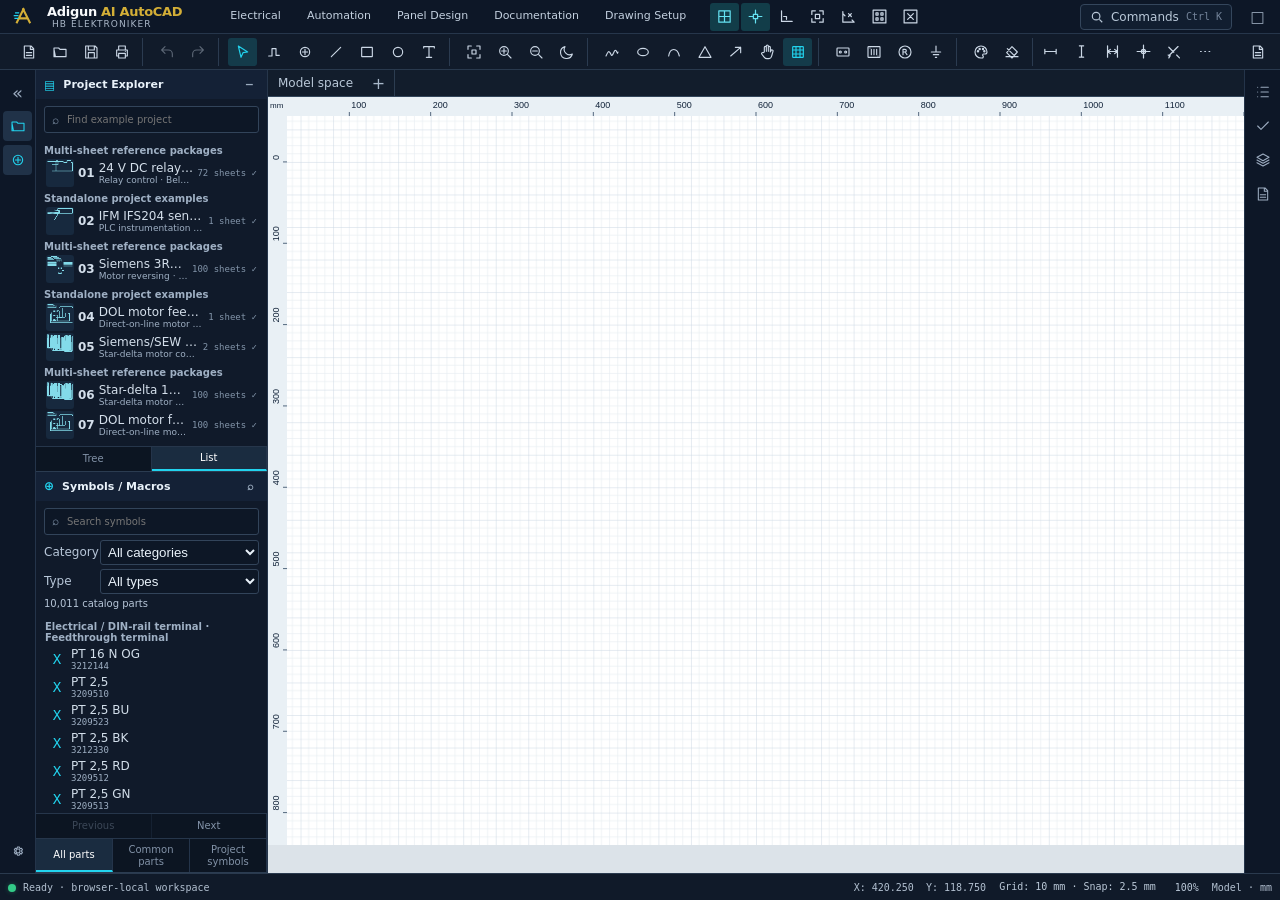
==== commit 3c6bdae0: "Add verified Siemens S7-1200 CPUs and I/O modules" ====
--- a/index.html
+++ b/index.html
@@ -54,7 +54,7 @@
     .project-example-title small{color:#9fb0c4;font-size:9px}
     .catalog-filters{display:grid;gap:4px;padding:0 8px}
     .catalog-filters label{display:grid;grid-template-columns:52px minmax(0,1fr);align-items:center;gap:4px;color:#b7c6d8}
-    .catalog-filters select{min-width:0;text-overflow:ellipsis;color:#e9f2fa;background:#0d1726;border:1px solid #32445a;border-radius:3px;padding:3px}
+    .catalog-filters label[hidden]{display:none}.catalog-filters select{min-width:0;text-overflow:ellipsis;color:#e9f2fa;background:#0d1726;border:1px solid #32445a;border-radius:3px;padding:3px}
     .symbol-count{padding:4px 8px;margin:0;color:#b7c6d8;font-size:10px}
     .symbol-list{flex:1}
     .symbol-row{text-align:left;width:100%;min-height:27px;height:auto;gap:5px}
@@ -110,7 +110,7 @@
         <div class="tree-row tree-grand" data-sheet="terminals"><span class="file">▱</span><span>120 · Terminal strip</span><span class="detail">A3/120</span></div>
         <div class="tree-row tree-grand" data-sheet="bom"><span class="file">▱</span><span>200 · Bill of materials</span><span class="detail">A3/200</span></div>
       </div><div class="tree project-library-list" id="editableExampleProjects" role="list" aria-label="Editable example projects" style="display:none"></div><div class="notice" hidden><button type="button" id="recoverBrowserDraft">Recover browser draft</button></div><div class="panel-tabs"><button class="active" data-tree-view="tree">Tree</button><button data-tree-view="list">List</button></div></section>
-      <section class="panel-section" id="symbolsPanel"><div class="panel-head"><span class="head-icon">⊕</span><span>Symbols / Macros</span><span class="grow"></span><button aria-label="Search symbols" id="focusSymbols">⌕</button></div><label class="panel-search"><span>⌕</span><input id="symbolSearch" type="search" placeholder="Search symbols" aria-label="Search symbols"></label><div class="catalog-filters" id="catalogFilters"><label>Category <select id="symbolCategory" aria-label="Component category"></select></label><label>Type <select id="symbolType" aria-label="Component type"></select></label></div><p id="symbolCount" class="symbol-count" aria-live="polite"></p><div class="symbol-list" id="symbolList"></div><div class="catalog-pages" id="catalogPages"></div><div class="panel-tabs" role="group" aria-label="Component collection"><button class="active" aria-pressed="true" data-symbol-view="library">All parts</button><button aria-pressed="false" data-symbol-view="common">Common parts</button><button aria-pressed="false" data-symbol-view="project">Project symbols</button></div></section>
+      <section class="panel-section" id="symbolsPanel"><div class="panel-head"><span class="head-icon">⊕</span><span>Symbols / Macros</span><span class="grow"></span><button aria-label="Search symbols" id="focusSymbols">⌕</button></div><label class="panel-search"><span>⌕</span><input id="symbolSearch" type="search" placeholder="Search symbols" aria-label="Search symbols"></label><div class="catalog-filters" id="catalogFilters"><label id="symbolCategoryField">Category <select id="symbolCategory" aria-label="Component category"></select></label><label hidden id="plcManufacturerField">Maker <select id="plcManufacturer" aria-label="PLC manufacturer"></select></label><label hidden id="plcSeriesField">Series <select id="plcSeries" aria-label="PLC series"></select></label><label>Type <select id="symbolType" aria-label="Component type"></select></label></div><p id="symbolCount" class="symbol-count" aria-live="polite"></p><div class="symbol-list" id="symbolList"></div><div class="catalog-pages" id="catalogPages"></div><div class="panel-tabs" role="group" aria-label="Component collection"><button class="active" aria-pressed="true" data-symbol-view="library">All parts</button><button aria-pressed="false" data-symbol-view="common">Common parts</button><button aria-pressed="false" data-symbol-view="project">Project symbols</button></div></section>
     </aside>
     <section class="editor" aria-label="Electrical drawing editor">
       <div class="editor-tabs" id="sheetTabs" role="tablist" aria-label="Open drawing sheets"><button class="document-tab" role="tab" data-sheet="power" aria-selected="false">A1/010 · Power supply <span class="tab-close" role="button" tabindex="0" data-close-sheet="power" aria-label="Close Power supply tab">×</span></button><button class="document-tab" role="tab" data-sheet="control" aria-selected="true">A1/020 · Control circuit <span class="tab-close" role="button" tabindex="0" data-close-sheet="control" aria-label="Close Control circuit tab">×</span></button><button class="document-tab" role="tab" data-sheet="plc" aria-selected="false">A2/030 · PLC / I/O <span class="tab-close" role="button" tabindex="0" data-close-sheet="plc" aria-label="Close PLC / I/O tab">×</span></button><span id="draftingContext" class="drafting-context" hidden></span><button class="document-tab add-sheet" id="newSheet" aria-label="Add sheet">+</button></div>
@@ -392,7 +392,8 @@
       componentFootprints.set(key,local);
     }
     const scale=object.symbolScale??1;
-    const matrix=new DOMMatrix().translate(object.x,object.y).rotate(object.rotation||0).scale(object.mirrorX?-scale:scale,scale);
+    const matrix=new DOMMatrix().translate(object.x,object.y).rotate(object.rotation||0).scale(scale);
+    if(object.mirrorX)matrix.scaleSelf(-1,1);
     const stroke=(object.strokeWidth||1.8)*scale/2;
     const corners=[[local.x,local.y],[local.x+local.width,local.y],[local.x,local.y+local.height],[local.x+local.width,local.y+local.height]]
       .map(([x,y])=>new DOMPoint(x,y).matrixTransform(matrix));
@@ -900,7 +901,7 @@
   function toggleObjectHidden(id){const obj=state.objects.find(function(item){return item.id===id;});if(!obj)return;pushUndo();obj.hidden=!obj.hidden;renderObjects();persist();notify(obj.hidden?'Object hidden. Right-click the blank canvas to show hidden objects.':'Object shown.');}
   function flipObject(id,axis){const obj=state.objects.find(function(item){return item.id===id;});if(!obj||obj.kind==='component-instance')return;pushUndo();if(axis==='x')obj.flipX=!obj.flipX;else obj.flipY=!obj.flipY;renderObjects();persist();notify(axis==='x'?'Object flipped horizontally.':'Object flipped vertically.');}
   function finishObjectMove(id,point){const obj=state.objects.find(function(item){return item.id===id;});if(!obj)return;const destination=snapObjectPoint(point),dx=destination.x-(Number(obj.x)||0),dy=destination.y-(Number(obj.y)||0);state.pendingMoveObjectId=null;if(Math.abs(dx)<1e-6&&Math.abs(dy)<1e-6){notify('Object is already at that point.');return;}const snapshot=drawingHistoryEntry();translateObjectGeometry(obj,dx,dy);if(rejectNewComponentOverlap(snapshot,[id]))return;pushUndo(snapshot);state.selected=id;renderObjects();persist();refreshSelectedProperties();notify('Object moved to the selected point.');}
-  function buildCatalogGlyph(obj,item,stroke,width){const ns='http://www.w3.org/2000/svg',g=document.createElementNS(ns,'g');g.setAttribute('transform','translate('+obj.x+' '+obj.y+') rotate('+(obj.rotation||0)+') scale('+(obj.symbolScale??1)+')'+(obj.mirrorX?' scale(-1 1)':''));g.setAttribute('stroke',stroke);g.setAttribute('stroke-width',width);g.setAttribute('stroke-linecap','round');g.setAttribute('stroke-linejoin','round');g.setAttribute('fill','none');g.setAttribute('class','drawing-object '+(obj.id===state.selected?'selected-object':''));const add=function(tag,a){const e=document.createElementNS(ns,tag);Object.keys(a||{}).forEach(k=>e.setAttribute(k,String(a[k])));g.append(e);return e;},line=function(a,b,c,d){return add('path',{d:'M'+a+' '+b+'L'+c+' '+d});},path=function(d){return add('path',{d:d});},rect=function(x,y,w,h){return add('rect',{x:x,y:y,width:w,height:h});},circle=function(x,y,r){return add('circle',{cx:x,cy:y,r:r});},label=function(v,x,y,z){const t=add('text',{x:x||0,y:y||4,'text-anchor':'middle','font-size':z||9,fill:stroke,stroke:'none','font-family':'Arial, sans-serif','font-weight':'600'});t.textContent=v;if(obj.mirrorX)t.setAttribute('transform','translate('+2*(x||0)+' 0) scale(-1 1)');};switch(item.family){case'user-authored':{const symbol=obj.customSymbol||item.customSymbol;for(const shape of symbol.geometry){if(shape.kind==='line')line(shape.x,shape.y,shape.x2,shape.y2);else if(shape.kind==='rect')rect(Math.min(shape.x,shape.x2),Math.min(shape.y,shape.y2),Math.abs(shape.x2-shape.x),Math.abs(shape.y2-shape.y));else circle(shape.x,shape.y,Math.hypot(shape.x2-shape.x,shape.y2-shape.y));}for(const pin of symbol.pins){circle(pin.x,pin.y,3);label(pin.number,pin.x,pin.y-6,6);}break;}case'contactor':
+  function buildCatalogGlyph(obj,item,stroke,width){const ns='http://www.w3.org/2000/svg',g=document.createElementNS(ns,'g');g.setAttribute('transform','translate('+obj.x+' '+obj.y+') rotate('+(obj.rotation||0)+') scale('+(obj.symbolScale??1)+')'+(obj.mirrorX?' scale(-1 1)':''));g.setAttribute('stroke',stroke);g.setAttribute('stroke-width',width);g.setAttribute('stroke-linecap','round');g.setAttribute('stroke-linejoin','round');g.setAttribute('fill','none');g.setAttribute('class','drawing-object '+(obj.id===state.selected?'selected-object':''));const add=function(tag,a){const e=document.createElementNS(ns,tag);Object.keys(a||{}).forEach(k=>e.setAttribute(k,String(a[k])));g.append(e);return e;},line=function(a,b,c,d){return add('path',{d:'M'+a+' '+b+'L'+c+' '+d});},path=function(d){return add('path',{d:d});},rect=function(x,y,w,h){return add('rect',{x:x,y:y,width:w,height:h});},circle=function(x,y,r){return add('circle',{cx:x,cy:y,r:r});},label=function(v,x,y,z){const t=add('text',{x:x||0,y:y||4,'text-anchor':'middle','font-size':z||9,fill:stroke,stroke:'none','font-family':'Arial, sans-serif','font-weight':'600'});t.textContent=v;if(obj.mirrorX)t.setAttribute('transform','translate('+2*(x||0)+' 0) scale(-1 1)');return t;};const plcDevice=item.plcType&&window.AdigunCADEngine.component(item.id);const plc=plcDevice?.plc;if(plc?.label){const {height,pins}=plcDevice.symbol;rect(-100,-height/2,200,height,4);label(plc.label,0,-height/2+10,8);for(const pin of pins){const left=pin.x<0,edge=left?-100:100;line(pin.x,pin.y,edge,pin.y);circle(pin.x,pin.y,2.6);const terminal=label(pin.localNumber+' '+pin.name,edge+(left?4:-4),pin.y+2,5.5);terminal.setAttribute('text-anchor',left?'start':'end');}label(obj.ref||item.tag,0,height/2-6,7);g.dataset.object=obj.id;return g;}switch(item.family){case'user-authored':{const symbol=obj.customSymbol||item.customSymbol;for(const shape of symbol.geometry){if(shape.kind==='line')line(shape.x,shape.y,shape.x2,shape.y2);else if(shape.kind==='rect')rect(Math.min(shape.x,shape.x2),Math.min(shape.y,shape.y2),Math.abs(shape.x2-shape.x),Math.abs(shape.y2-shape.y));else circle(shape.x,shape.y,Math.hypot(shape.x2-shape.x,shape.y2-shape.y));}for(const pin of symbol.pins){circle(pin.x,pin.y,3);label(pin.number,pin.x,pin.y-6,6);}break;}case'contactor':
         line(-120,-25,-97,-25);line(-120,25,-97,25);circle(-120,-25,2.6);circle(-120,25,2.6);
         rect(-97,-18,28,36);path('M-91 -8a4 8 0 0 1 8 0a4 8 0 0 1 8 0');label('24 V DC',-83,-23,6);
         path('M-40 -32V32').setAttribute('stroke-dasharray','3 3');
@@ -1386,6 +1387,7 @@
     }
   }
   let symbolView='library';
+  let plcBrowsing=false;
   const categoryLabel=category=>category.replace(' · Verified ', ' / ').replace(/^([A-Za-z]+ \/ )([a-z])/,(_,prefix,initial)=>prefix+initial.toUpperCase());
   const typeLabel=family=>family.replaceAll('-', ' ').replace(/^./,letter=>letter.toUpperCase());
   function setCatalogOptions(select, values, label, display){
@@ -1399,13 +1401,28 @@
   function renderSymbolSidebar(query){
     const host=$("#symbolList");
     const category=$("#symbolCategory"),type=$("#symbolType");
-    const all=symbolView==='common'?nativeSidebarParts.filter(item=>commonSidebarIds.has(item.id)):nativeSidebarParts;
-    setCatalogOptions(category,all.map(item=>item.category),'All categories',categoryLabel);
-    const categoryParts=category.value?all.filter(item=>item.category===category.value):all;
-    setCatalogOptions(type,categoryParts.map(item=>item.family),'All types',typeLabel);
+    const maker=$("#plcManufacturer"),series=$("#plcSeries");
+    $("#symbolCategoryField").hidden=plcBrowsing;
+    $("#plcManufacturerField").hidden=!plcBrowsing;
+    $("#plcSeriesField").hidden=!plcBrowsing;
+    const all=plcBrowsing?nativeSidebarParts.filter(item=>item.plcType)
+      :symbolView==='common'?nativeSidebarParts.filter(item=>commonSidebarIds.has(item.id)):nativeSidebarParts;
+    if(plcBrowsing){
+      setCatalogOptions(maker,all.map(item=>item.manufacturer),'All manufacturers',value=>value);
+      const manufacturerParts=all.filter(item=>!maker.value||item.manufacturer===maker.value);
+      setCatalogOptions(series,manufacturerParts.map(item=>item.series),'All series',value=>value);
+      const types=manufacturerParts.filter(item=>!series.value||item.series===series.value);
+      setCatalogOptions(type,types.map(item=>item.plcType),'All module types',value=>value);
+    }else{
+      setCatalogOptions(category,all.map(item=>item.category),'All categories',categoryLabel);
+      const categoryParts=category.value?all.filter(item=>item.category===category.value):all;
+      setCatalogOptions(type,categoryParts.map(item=>item.family),'All types',typeLabel);
+    }
     $("#catalogFilters").hidden=symbolView==='project';
     const filter=String(query??$("#symbolSearch").value).trim();
     let results=catalogItems(filter).filter(item=>{
+      if(plcBrowsing)return item.plcType&&(!maker.value||item.manufacturer===maker.value)
+        &&(!series.value||item.series===series.value)&&(!type.value||item.plcType===type.value);
       const project=item.category==='Project symbols';
       if(symbolView==='project')return project;
       if(project)return symbolView==='library'&&!category.value&&!type.value;
@@ -1416,9 +1433,9 @@
     if(category.value||type.value||symbolView==='common'){
       results.sort((a,b)=>a.category.localeCompare(b.category)||a.family.localeCompare(b.family));
     }
-    const allParts=symbolView==='library'&&!filter&&!category.value&&!type.value;
+    const allParts=!plcBrowsing&&symbolView==='library'&&!filter&&!category.value&&!type.value;
     const count=allParts?nativeSidebarParts.length:results.length;
-    const label=symbolView==='project'?'project symbols':symbolView==='common'?'common parts':'catalog parts';
+    const label=plcBrowsing?'PLC parts':symbolView==='project'?'project symbols':symbolView==='common'?'common parts':'catalog parts';
     $("#symbolCount").textContent=count.toLocaleString('en-US')+' '+label;
     showCatalogPage(host,results,items=>{
       let group="";
@@ -1796,6 +1813,8 @@
       ? [['Rated voltage',spec.maximumRatedOperationalVoltage.value+' '+spec.maximumRatedOperationalVoltage.unit],['Motor power at 400 V',spec.ratedMotorPowerAt400V.value+' '+spec.ratedMotorPowerAt400V.unit],['Adjustable current',spec.adjustableRatedOperationalCurrent.minimum+'–'+spec.adjustableRatedOperationalCurrent.maximum+' '+spec.adjustableRatedOperationalCurrent.unit],['Control supply',spec.controlSupplyVoltage.value+' '+spec.controlSupplyVoltage.unit],['Connection',spec.connectionMethod.value]]
       : def.family==='power-supply-ac-dc'
       ? [['AC input range',spec.acInputVoltage.minimum+'–'+spec.acInputVoltage.maximum+' '+spec.acInputVoltage.unit],['DC input range',spec.dcInputVoltage.minimum+'–'+spec.dcInputVoltage.maximum+' '+spec.dcInputVoltage.unit],['Rated output',spec.outputVoltage.value+' '+spec.outputVoltage.unit],['Rated output current',spec.ratedOutputCurrent.value+' '+spec.ratedOutputCurrent.unit],['Input terminals',spec.inputConnections.value],['Output terminals',spec.outputConnections.value]]
+       : def.plc?.label
+      ? [['Series',def.plc.series],['Module type',def.plc.type],['Channels',spec.channels.value],['Dimensions',spec.dimensions.width.value+' × '+spec.dimensions.height.value+' × '+spec.dimensions.depth.value+' mm']]
       : def.family==='plc-cpu'
       ? [['Digital inputs',spec.onboardDigitalInputs.value+' × 24 V DC'],['Digital outputs',spec.onboardDigitalOutputs.value+' × 24 V DC transistor'],['Analog inputs',spec.onboardAnalogInputs.value+' × 0–10 V DC'],['Supply',spec.supplyVoltage.minimum+'–'+spec.supplyVoltage.maximum+' '+spec.supplyVoltage.unit],['Program/data memory',spec.programDataMemory.value+' '+spec.programDataMemory.unit]]
       : def.family==='sensor-inductive-pnp'
@@ -2676,10 +2695,10 @@
     openSymbolPicker();
     $('#symbolSearch').value='';
     $('[data-symbol-view="library"]').click();
-    const plc=catalogItemById(insertionShortcuts.plc);
-    $('#symbolCategory').value=plc.category;
-    renderSymbolSidebar();
-    $('#symbolType').value=plc.family;
+    plcBrowsing=true;
+    $('#plcManufacturer').value='';
+    $('#plcSeries').value='';
+    $('#symbolType').value='';
     renderSymbolSidebar();
   }
   function createPalette(){
@@ -3033,6 +3052,8 @@
   $('#symbolSearch').addEventListener('input',e=>renderSymbolSidebar(e.target.value));
   $('#symbolCategory').addEventListener('change',()=>renderSymbolSidebar());
   $('#symbolType').addEventListener('change',()=>renderSymbolSidebar());
+  $('#plcManufacturer').addEventListener('change',()=>renderSymbolSidebar());
+  $('#plcSeries').addEventListener('change',()=>renderSymbolSidebar());
 
   $('#rightPanel').addEventListener('click',e=>{const rotate=e.target.closest('[data-rotate-object]');if(rotate){rotateObject(rotate.dataset.rotateObject);return;}const remove=e.target.closest('[data-delete-object]');if(remove)deleteObject(remove.dataset.deleteObject);});
   $('#inspectorContent').addEventListener('change',function(event){
@@ -3373,6 +3394,7 @@
   document.addEventListener('keydown',e=>{if(e.defaultPrevented||e.isComposing||svgPreviewDialog.open)return;if(e.key==='Escape'&&state.pendingMoveObjectId){e.preventDefault();state.pendingMoveObjectId=null;notify('Move cancelled.');return;}if(e.key==='Escape'&&!moduleMenu.hidden){e.preventDefault();closeModuleMenu(true);return;}if(e.key==='Escape'&&objectDrag){e.preventDefault();restoreDrawingHistory(objectDrag.snapshot);objectDrag=null;renderObjects();refreshSelectedProperties();drawing.style.cursor='default';return;}if(e.key==='Enter'&&wireReroute&&!e.target.closest?.('input,textarea,button,select,[contenteditable]')){e.preventDefault();finishWireReroute();return;}if(e.key==='Enter'&&wireStart&&wireBends.length&&!e.target.closest?.('input,textarea,button,select,[contenteditable]')){e.preventDefault();finishWire(wireBends.at(-1),wireBends.slice(0,-1));return;}if(e.key==='Escape'&&guideDrag){e.preventDefault();guideDrag=null;applyView();return;}if(e.key==='Escape'&&regionExport){e.preventDefault();cancelRegionExport();return;}if(e.key==='Escape'&&(wireStart||wireReconnection||wireReroute||['wire','dimension'].includes(state.tool)&&drawStart)){e.preventDefault();drawStart=null;clearWireDraft();drawing.style.cursor=state.tool==='select'?'default':'crosshair';return;}if(e.key==='Escape'&&['trim','extend','junction','horizontal','vertical'].includes(state.tool)){e.preventDefault();drawStart=null;setTool('select');return;}if(e.key==='Escape'&&state.pendingComponentId){e.preventDefault();cancelComponentPlacement();return;}if(e.ctrlKey&&e.key.toLowerCase()==='k'){closeModuleMenu(false);e.preventDefault();createPalette();$('#commands').showModal();$('#commandSearch').focus();return;}if(e.key==='Escape'&&$('#commands').open){$('#commands').close();return;}if(e.ctrlKey&&e.shiftKey&&e.key.toLowerCase()==='s'){e.preventDefault();saveProjectAs();return;}if(e.ctrlKey&&e.key.toLowerCase()==='s'){e.preventDefault();saveLocal();return;}if(e.ctrlKey&&e.key.toLowerCase()==='o'){e.preventDefault();$('#openFile').click();return;}if(e.ctrlKey&&e.key.toLowerCase()==='p'){e.preventDefault();printActiveSheet();return;}if(e.target?.closest('input,textarea,select,[contenteditable]:not([contenteditable=false])'))return;if(e.ctrlKey&&e.key.toLowerCase()==='z'){e.preventDefault();e.shiftKey?redo():undo();return;}if((e.key==='Delete'||e.key==='Backspace')&&handleDeleteShortcut(e))return;if(e.ctrlKey||e.metaKey||e.altKey)return;if(e.key==='f'||e.key==='F'){runAction('fit');return;}const key=e.key.toLowerCase(),tool={v:'select',w:'wire',s:'symbol',l:'line',r:'rect',c:'circle',t:'text'}[key];if(tool){e.preventDefault();tool==='symbol'?openSymbolPicker():setTool(tool);}});
   $$('[data-tree-view]').forEach(b=>b.addEventListener('click',()=>{setProjectExplorerView(b.dataset.treeView);if(b.dataset.treeView==='list')renderEditableExampleProjects($('#projectSearch').value);}));
   $$('[data-symbol-view]').forEach(button=>button.addEventListener('click',()=>{
+    plcBrowsing=false;
     symbolView=button.dataset.symbolView;
     $('#symbolCategory').value='';
     $('#symbolType').value='';
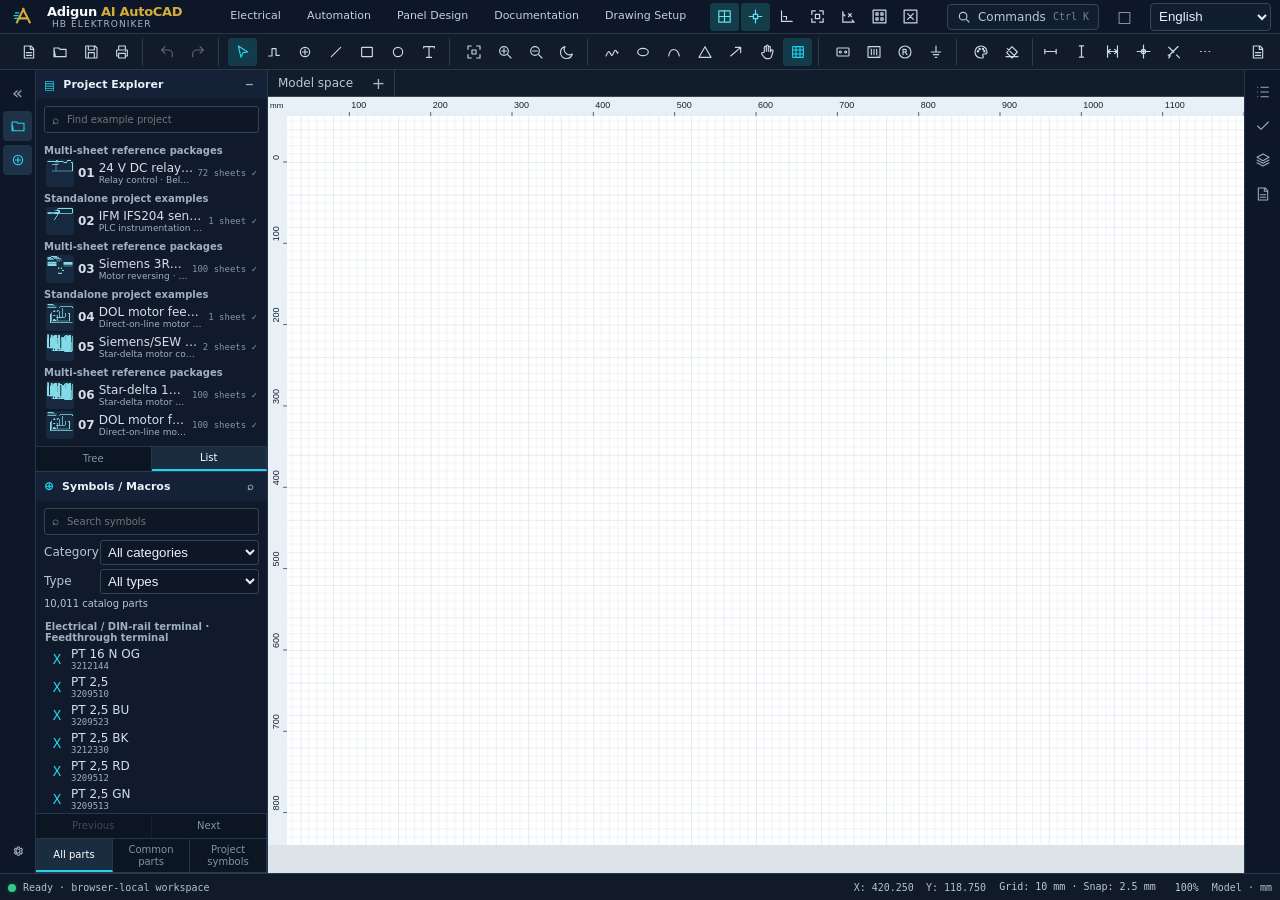
==== commit 6a673c87: "Add four-language AutoCAD toolbar selector" ====
--- a/index.html
+++ b/index.html
@@ -81,7 +81,52 @@
     <nav class="topnav" aria-label="Workspace modules"><button aria-haspopup="menu" aria-expanded="false" aria-controls="moduleMenu" data-module="Electrical">Electrical</button><button aria-haspopup="menu" aria-expanded="false" aria-controls="moduleMenu" data-module="Automation">Automation</button><button aria-haspopup="menu" aria-expanded="false" aria-controls="moduleMenu" data-module="Panel Design">Panel Design</button><button aria-haspopup="menu" aria-expanded="false" aria-controls="moduleMenu" data-module="Documentation">Documentation</button><button aria-haspopup="menu" aria-expanded="false" aria-controls="moduleMenu" data-module="Drawing Setup">Drawing Setup</button></nav>
     <div class="module-menu" id="moduleMenu" hidden role="menu" aria-labelledby="moduleMenuTitle"><div class="module-menu-head" id="moduleMenuTitle">Electrical</div><div class="module-menu-actions" id="moduleMenuActions"></div></div>
     <div class="draft-tool-strip" id="upperDraftTools" aria-label="Drafting controls" role="group"></div><span id="draftToolsDock" hidden></span><button class="search-command" id="openCommands" aria-label="Open command palette (Control K)"><svg width="14" height="14" viewBox="0 0 24 24" fill="none" stroke="currentColor" stroke-width="2"><circle cx="10.5" cy="10.5" r="6.5"/><path d="m16 16 5 5"/></svg><span>Commands</span><kbd>Ctrl K</kbd></button><button class="window-control" id="maximize" aria-label="Toggle compact canvas" aria-pressed="false">□</button>
+    <select id="cadLanguage" aria-label="Language" title="Language" style="flex:none;min-width:0;max-width:clamp(54px,10vw,145px);height:28px;background:#111e30;color:#e8f1fa;border:1px solid #34465c;border-radius:4px;padding-inline:4px">
+      <option value="en">English</option>
+      <option value="de">Deutsch</option>
+      <option value="yo">Yorùbá</option>
+      <option value="pcm">Nigerian Pidgin</option>
+    </select>
   </header>
+  <script>
+    {
+      const picker = document.querySelector('#cadLanguage');
+      const labels = {
+        en: ['Language', 'Electrical', 'Automation', 'Panel Design', 'Documentation', 'Drawing Setup', 'Commands', 'Account'],
+        de: ['Sprache', 'Elektrotechnik', 'Automatisierung', 'Schaltschrankdesign', 'Dokumentation', 'Zeichnungseinstellungen', 'Befehle', 'Konto'],
+        yo: ['Èdè', 'Ẹ̀rọ iná', 'Ìṣàkóso aládàáṣiṣẹ́', 'Àpẹrẹ pánẹ́lì', 'Àkọsílẹ̀', 'Ètò àwòrán', 'Àwọn àṣẹ', 'Àkọọ́lẹ̀'],
+        pcm: ['Language', 'Electrical', 'Automation', 'Panel design', 'How e work', 'Drawing setup', 'Commands', 'Account'],
+      };
+      const storageKey = 'adigunaiautocad-language';
+      const applyLanguage = () => {
+        const language = picker.value;
+        const [name, ...translations] = labels[language];
+        document.documentElement.lang = language;
+        picker.setAttribute('aria-label', name);
+        picker.title = name;
+        document.querySelectorAll('.topnav [data-module]').forEach((button, index) => {
+          button.textContent = translations[index];
+        });
+        document.querySelector('#openCommands span').textContent = translations[5];
+        document.querySelector('#openCommands').setAttribute('aria-label', `${translations[5]} (Ctrl+K)`);
+        const account = document.querySelector('.cad-account-launch');
+        if (account) {
+          account.querySelector('span').textContent = translations[6];
+          account.setAttribute('aria-label', translations[6]);
+          account.title = translations[6];
+        }
+      };
+      try {
+        const saved = localStorage.getItem(storageKey);
+        if (Object.hasOwn(labels, saved)) picker.value = saved;
+      } catch { /* The switcher still works when storage is unavailable. */ }
+      picker.addEventListener('change', () => {
+        applyLanguage();
+        try { localStorage.setItem(storageKey, picker.value); } catch { /* Keep the current selection. */ }
+      });
+      applyLanguage();
+    }
+  </script>
   <div class="toolbar" role="toolbar" aria-label="Drawing commands">
     <div class="tool-group"><button class="tool" data-action="new" data-tip="New project" aria-label="New project"><svg><use href="#i-file"/></svg></button><button class="tool" data-action="open" data-tip="Open project file" aria-label="Open project file"><svg><use href="#i-folder"/></svg></button><button class="tool" data-action="save" data-tip="Save project locally" aria-label="Save project locally"><svg><use href="#i-save"/></svg></button><button class="tool" data-action="print" data-tip="Print drawing" aria-label="Print drawing"><svg><use href="#i-print"/></svg></button></div>
     <div class="tool-group"><button class="tool" data-action="undo" data-tip="Undo drawing command · Ctrl Z" aria-label="Undo" disabled><svg><use href="#i-undo"/></svg></button><button class="tool" data-action="redo" data-tip="Redo drawing command · Ctrl Shift Z" aria-label="Redo" disabled><svg><use href="#i-redo"/></svg></button></div>
